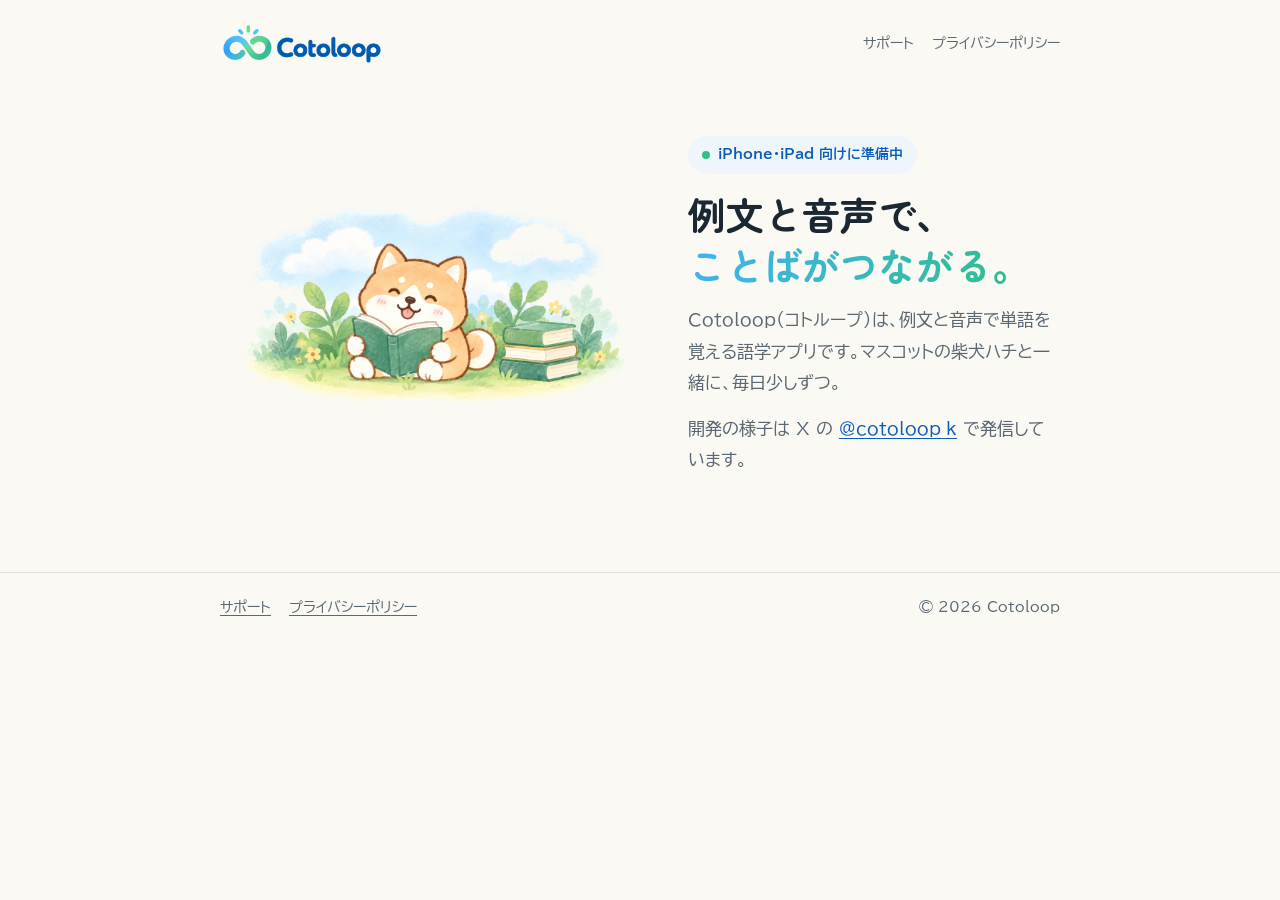
==== index.html @ 83a10653 "Cotoloop サイト: 紹介・プライバシーポリシー・サポートの3ページ Co-Authored-By: Claude Opus 5.5 <noreply@anthropic.com>" ====
<!doctype html>
<html lang="ja">
<head>
<meta charset="utf-8">
<meta name="viewport" content="width=device-width,initial-scale=1">
<title>Cotoloop</title>
<meta name="description" content="Cotoloop（コトループ）は、例文と音声で単語を覚える iPhone・iPad 向けの語学アプリです。">
<link rel="icon" href="img/favicon.png">
<link rel="apple-touch-icon" href="img/apple-touch-icon.png">
<meta property="og:title" content="Cotoloop">
<meta property="og:description" content="例文と音声で覚える語学アプリ。iPhone・iPad 向けに準備中です。">
<meta property="og:image" content="https://cotoloop.app/img/hero.webp">
<link rel="preconnect" href="https://fonts.googleapis.com">
<link rel="preconnect" href="https://fonts.gstatic.com" crossorigin>
<link rel="stylesheet" href="https://fonts.googleapis.com/css2?family=BIZ+UDPGothic:wght@400;700&family=Zen+Maru+Gothic:wght@500;700&family=Nunito:wght@700&display=swap">
<link rel="stylesheet" href="style.css">
</head>
<body>
<header class="site"><div class="wrap">
  <a class="logo" href="./" aria-label="Cotoloop ホーム"><img src="img/logo.png" alt="Cotoloop" width="280" height="75"></a>
  <nav class="top"><a href="support.html">サポート</a><a href="privacy.html">プライバシーポリシー</a></nav>
</div></header>

<main><div class="wrap">
  <section class="hero">
    <figure><img src="img/hero.webp" alt="本を読む柴犬のハチ" width="1200" height="675"></figure>
    <div class="lead">
      <span class="badge">iPhone・iPad 向けに準備中</span>
      <h1>例文と音声で、<br><span class="loop">ことばがつながる。</span></h1>
      <p>Cotoloop（コトループ）は、例文と音声で単語を覚える語学アプリです。マスコットの柴犬ハチと一緒に、毎日少しずつ。</p>
      <p>開発の様子は X の <a href="https://x.com/cotoloop_k" rel="noopener">@cotoloop_k</a> で発信しています。</p>
    </div>
  </section>
</div></main>

<footer><div class="wrap">
  <nav><a href="support.html">サポート</a><a href="privacy.html">プライバシーポリシー</a></nav>
  <span>© 2026 Cotoloop</span>
</div></footer>
</body>
</html>
---- style.css ----
/* Cotoloop site: 生成りの紙に、ロゴの青と緑。丸ゴシックの見出しと読みやすい本文 */
:root{
  --paper:#FBF9F3; --card:#FFFFFF; --ink:#1B2733; --muted:#5B6874; --line:#E4E0D6;
  --blue:#0B5CB8; --sky:#3FB3F2; --leaf:#2FBF8A; --soft:#EEF5FB;
  --f-display:"Zen Maru Gothic","Hiragino Maru Gothic ProN","BIZ UDPGothic",sans-serif;
  --f-body:"BIZ UDPGothic","Hiragino Sans","Yu Gothic",system-ui,sans-serif;
  --f-en:"Nunito","Helvetica Neue",Arial,sans-serif;
}
@media (prefers-color-scheme: dark){
  :root{--paper:#11171D;--card:#18212A;--ink:#E6EDF3;--muted:#9AA8B5;--line:#283440;--blue:#7DB8F5;--sky:#5CC4F7;--leaf:#4ED3A1;--soft:#1B2A39;color-scheme:dark}
  .logo img{background:#FBF9F3;border-radius:12px;padding:6px 10px}
}
*{box-sizing:border-box}
html{-webkit-text-size-adjust:100%}
body{margin:0;background:var(--paper);color:var(--ink);font-family:var(--f-body);font-size:16px;line-height:1.85;-webkit-font-smoothing:antialiased}
a{color:var(--blue);text-underline-offset:.2em}
a:focus-visible{outline:2px solid var(--blue);outline-offset:3px;border-radius:4px}
.wrap{max-width:880px;margin:0 auto;padding-inline:20px}
header.site{padding-block:22px 6px}
header.site .wrap{display:flex;align-items:center;justify-content:space-between;gap:16px;flex-wrap:wrap}
.logo img{height:44px;width:auto;display:block}
nav.top{display:flex;gap:18px;font-size:14px}
nav.top a{color:var(--muted);text-decoration:none}
nav.top a:hover{color:var(--blue)}
h1,h2,h3{font-family:var(--f-display);font-weight:700;line-height:1.35;text-wrap:balance;margin:0}
h1{font-size:clamp(28px,5vw,42px)}
h2{font-size:22px}
h3{font-size:17px}
p{margin:0}
.hero{padding-block:28px 12px;display:grid;gap:26px;align-items:center}
@media (min-width:820px){.hero{grid-template-columns:minmax(0,1.15fr) minmax(0,1fr);gap:40px;padding-block:56px 40px}}
.hero figure{margin:0}
.hero img{width:100%;height:auto;display:block}
.hero .lead{display:flex;flex-direction:column;gap:14px;max-width:34em}
.hero .lead p{color:var(--muted);font-size:17px}
.hero h1{font-size:clamp(28px,3.6vw,38px)}
.loop{white-space:nowrap;background:linear-gradient(90deg,var(--sky),var(--leaf));-webkit-background-clip:text;background-clip:text;color:transparent}
.badge{display:inline-flex;align-items:center;gap:8px;align-self:flex-start;font-size:14px;font-weight:700;color:var(--blue);background:var(--soft);border-radius:999px;padding:6px 14px}
.badge::before{content:"";width:8px;height:8px;border-radius:50%;background:var(--leaf)}
main{padding-block:8px 56px}
.doc{display:flex;flex-direction:column;gap:28px;max-width:44em}
.doc section{display:flex;flex-direction:column;gap:10px}
.doc ul{margin:0;padding-left:1.3em;display:flex;flex-direction:column;gap:6px}
.doc .meta{color:var(--muted);font-size:14px}
.card{background:var(--card);border:1px solid var(--line);border-radius:18px;padding:22px 24px;display:flex;flex-direction:column;gap:10px}
.mail{font-family:var(--f-en);font-size:20px;font-weight:700;word-break:break-all}
.split{display:grid;grid-template-columns:1fr;gap:24px;align-items:center}
@media (min-width:720px){.split{grid-template-columns:minmax(0,1fr) 200px}}
.split img{width:200px;max-width:100%;height:auto;justify-self:center}
.lang{border-top:1px solid var(--line);padding-top:28px}
footer{border-top:1px solid var(--line);padding-block:22px 36px;font-size:14px;color:var(--muted)}
footer .wrap{display:flex;flex-wrap:wrap;gap:10px 22px;align-items:center;justify-content:space-between}
footer nav{display:flex;gap:18px;flex-wrap:wrap}
footer a{color:var(--muted)}
@media (prefers-reduced-motion:no-preference){.hero img{animation:rise .7s ease-out both}@keyframes rise{from{transform:translateY(8px);opacity:.6}to{transform:none;opacity:1}}}
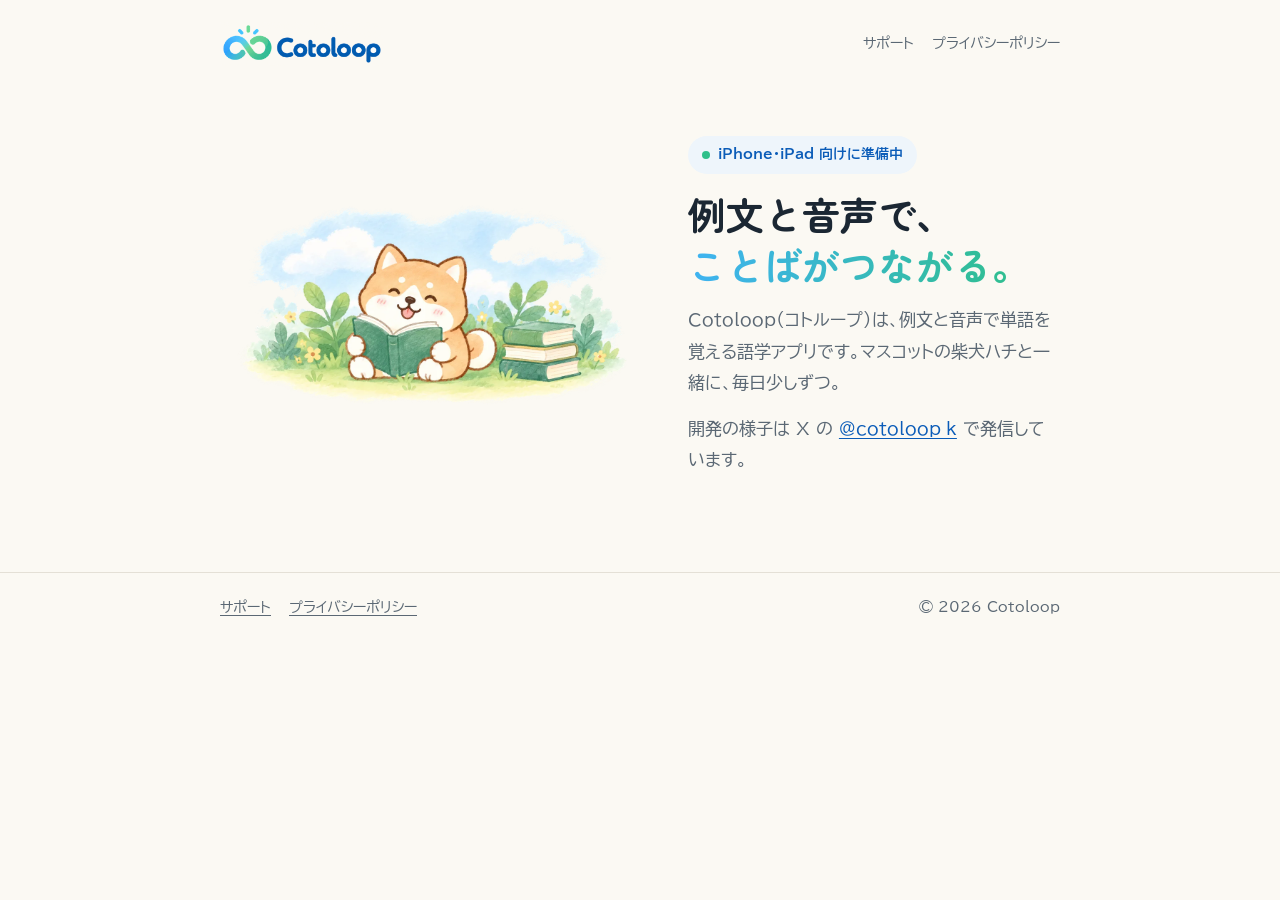
==== commit 919f56db: "Self-host fonts instead of loading from Google Fonts (GDPR) Co-Authored-By: Claude Opus 5.5 <noreply" ====
--- a/index.html
+++ b/index.html
@@ -10,9 +10,7 @@
 <meta property="og:title" content="Cotoloop">
 <meta property="og:description" content="例文と音声で覚える語学アプリ。iPhone・iPad 向けに準備中です。">
 <meta property="og:image" content="https://cotoloop.app/img/hero.webp">
-<link rel="preconnect" href="https://fonts.googleapis.com">
-<link rel="preconnect" href="https://fonts.gstatic.com" crossorigin>
-<link rel="stylesheet" href="https://fonts.googleapis.com/css2?family=BIZ+UDPGothic:wght@400;700&family=Zen+Maru+Gothic:wght@500;700&family=Nunito:wght@700&display=swap">
+<link rel="stylesheet" href="fonts/fonts.css">
 <link rel="stylesheet" href="style.css">
 </head>
 <body>
--- a/fonts/fonts.css
+++ b/fonts/fonts.css
@@ -0,0 +1,3997 @@
+@font-face {
+  font-family: 'BIZ UDPGothic';
+  font-style: normal;
+  font-weight: 400;
+  font-display: swap;
+  src: url('./biz-udpgothic-400-0.woff2') format('woff2');
+  unicode-range: U+25ee8, U+25f23, U+25f5c, U+25fd4, U+25fe0, U+25ffb, U+2600c, U+26017, U+26060, U+260ed, U+26222, U+2626a, U+26270, U+26286, U+2634c, U+26402, U+2667e, U+266b0, U+2671d, U+268dd, U+268ea, U+26951, U+2696f, U+26999, U+269dd, U+26a1e, U+26a58, U+26a8c, U+26ab7, U+26aff, U+26c29, U+26c73, U+26c9e, U+26cdd, U+26e40, U+26e65, U+26f94, U+26ff6-26ff8, U+270f4, U+2710d, U+27139, U+273da-273db, U+273fe, U+27410, U+27449, U+27614-27615, U+27631, U+27684, U+27693, U+2770e, U+27723, U+27752, U+278b2, U+27985, U+279b4, U+27a84, U+27bb3, U+27bbe, U+27bc7, U+27c3c, U+27cb8, U+27d73, U+27da0, U+27e10, U+27eaf, U+27fb7, U+2808a, U+280bb, U+28277, U+28282, U+282f3, U+283cd, U+2840c, U+28455, U+284dc, U+2856b, U+285c8-285c9, U+286d7, U+286fa, U+28946, U+28949, U+2896b, U+28987-28988, U+289ba-289bb, U+28a1e, U+28a29, U+28a43, U+28a71, U+28a99, U+28acd, U+28add, U+28ae4, U+28bc1, U+28bef, U+28cdd, U+28d10, U+28d71, U+28dfb, U+28e0f, U+28e17, U+28e1f, U+28e36, U+28e89, U+28eeb, U+28ef6, U+28f32, U+28ff8, U+292a0, U+292b1, U+29490, U+295cf, U+2967f, U+296f0, U+29719, U+29750, U+29810, U+298c6, U+29a72, U+29d4b, U+29ddb, U+29e15, U+29e3d, U+29e49, U+29e8a, U+29ec4, U+29edb, U+29ee9, U+29fce, U+29fd7, U+2a01a, U+2a02f, U+2a082, U+2a0f9, U+2a190, U+2a2b2, U+2a38c, U+2a437, U+2a5f1, U+2a602, U+2a61a, U+2a6b2, U+2a9e6, U+2b746, U+2b751, U+2b753, U+2b75a, U+2b75c, U+2b765, U+2b776-2b777, U+2b77c, U+2b782, U+2b789, U+2b78b, U+2b78e, U+2b794, U+2b7ac, U+2b7af, U+2b7bd, U+2b7c9, U+2b7cf, U+2b7d2, U+2b7d8, U+2b7f0, U+2b80d, U+2b817, U+2b81a, U+2d544, U+2e278, U+2e569, U+2e6ea, U+2f804, U+2f80f, U+2f815, U+2f818, U+2f81a, U+2f822, U+2f828, U+2f82c, U+2f833, U+2f83f, U+2f846, U+2f852, U+2f862, U+2f86d, U+2f873, U+2f877, U+2f884, U+2f899-2f89a, U+2f8a6, U+2f8ac, U+2f8b2, U+2f8b6, U+2f8d3, U+2f8db-2f8dc, U+2f8e1, U+2f8e5, U+2f8ea, U+2f8ed, U+2f8fc, U+2f903, U+2f90b, U+2f90f, U+2f91a, U+2f920-2f921, U+2f945, U+2f947, U+2f96c, U+2f995, U+2f9d0, U+2f9de-2f9df, U+2f9f4;
+}
+@font-face {
+  font-family: 'BIZ UDPGothic';
+  font-style: normal;
+  font-weight: 400;
+  font-display: swap;
+  src: url('./biz-udpgothic-400-1.woff2') format('woff2');
+  unicode-range: U+1f235-1f23b, U+1f240-1f248, U+1f250-1f251, U+2000b, U+20089-2008a, U+200a2, U+200a4, U+200b0, U+200f5, U+20158, U+201a2, U+20213, U+2032b, U+20371, U+20381, U+203f9, U+2044a, U+20509, U+2053f, U+205b1, U+205d6, U+20611, U+20628, U+206ec, U+2074f, U+207c8, U+20807, U+2083a, U+208b9, U+2090e, U+2097c, U+20984, U+2099d, U+20a64, U+20ad3, U+20b1d, U+20b9f, U+20bb7, U+20d45, U+20d58, U+20de1, U+20e64, U+20e6d, U+20e95, U+20f5f, U+21201, U+2123d, U+21255, U+21274, U+2127b, U+212d7, U+212e4, U+212fd, U+2131b, U+21336, U+21344, U+213c4, U+2146d-2146e, U+215d7, U+21647, U+216b4, U+21706, U+21742, U+218bd, U+219c3, U+21a1a, U+21c56, U+21d2d, U+21d45, U+21d62, U+21d78, U+21d92, U+21d9c, U+21da1, U+21db7, U+21de0, U+21e33-21e34, U+21f1e, U+21f76, U+21ffa, U+2217b, U+22218, U+2231e, U+223ad, U+22609, U+226f3, U+2285b, U+228ab, U+2298f, U+22ab8, U+22b46, U+22b4f-22b50, U+22ba6, U+22c1d, U+22c24, U+22de1, U+22e42, U+22feb, U+231b6, U+231c3-231c4, U+231f5, U+23372, U+233cc, U+233d0, U+233d2-233d3, U+233d5, U+233da, U+233df, U+233e4, U+233fe, U+2344a-2344b, U+23451, U+23465, U+234e4, U+2355a, U+23594, U+235c4, U+23638-2363a, U+23647, U+2370c, U+2371c, U+2373f, U+23763-23764, U+237e7, U+237f1, U+237ff, U+23824, U+2383d, U+23a98, U+23c7f, U+23cbe, U+23cfe, U+23d00, U+23d0e, U+23d40, U+23dd3, U+23df9-23dfa, U+23f7e, U+2404b, U+24096, U+24103, U+241c6, U+241fe, U+242ee, U+243bc, U+243d0, U+24629, U+246a5, U+247f1, U+24896, U+248e9, U+24a4d, U+24b56, U+24b6f, U+24c16, U+24d14, U+24e04, U+24e0e, U+24e37, U+24e6a, U+24e8b, U+24ff2, U+2504a, U+25055, U+25122, U+251a9, U+251cd, U+251e5, U+2521e, U+2524c, U+2542e, U+2548e, U+254d9, U+2550e, U+255a7, U+2567f, U+25771, U+257a9, U+257b4, U+25874, U+259c4, U+259cc, U+259d4, U+25ad7, U+25ae3-25ae4, U+25af1, U+25bb2, U+25c4b, U+25c64, U+25da1, U+25e2e, U+25e56, U+25e62, U+25e65, U+25ec2, U+25ed8;
+}
+@font-face {
+  font-family: 'BIZ UDPGothic';
+  font-style: normal;
+  font-weight: 400;
+  font-display: swap;
+  src: url('./biz-udpgothic-400-2.woff2') format('woff2');
+  unicode-range: U+ffd7, U+ffda-ffdc, U+ffe0-ffe2, U+ffe4, U+ffe6, U+ffe8-ffee, U+1f100-1f10c, U+1f110-1f16c, U+1f170-1f1ac, U+1f200-1f202, U+1f210-1f234;
+}
+@font-face {
+  font-family: 'BIZ UDPGothic';
+  font-style: normal;
+  font-weight: 400;
+  font-display: swap;
+  src: url('./biz-udpgothic-400-3.woff2') format('woff2');
+  unicode-range: U+fa10, U+fa12-fa6d, U+fb00-fb04, U+fe10-fe19, U+fe30-fe42, U+fe44-fe52, U+fe54-fe66, U+fe68-fe6b, U+ff02, U+ff04, U+ff07, U+ff51, U+ff5b, U+ff5d, U+ff5f-ff60, U+ff66, U+ff69, U+ff87, U+ffa1-ffbe, U+ffc2-ffc7, U+ffca-ffcf, U+ffd2-ffd6;
+}
+@font-face {
+  font-family: 'BIZ UDPGothic';
+  font-style: normal;
+  font-weight: 400;
+  font-display: swap;
+  src: url('./biz-udpgothic-400-4.woff2') format('woff2');
+  unicode-range: U+f92d-f959, U+f95b-f9f2, U+f9f4-fa0b, U+fa0e-fa0f;
+}
+@font-face {
+  font-family: 'BIZ UDPGothic';
+  font-style: normal;
+  font-weight: 400;
+  font-display: swap;
+  src: url('./biz-udpgothic-400-5.woff2') format('woff2');
+  unicode-range: U+9e8b-9e8c, U+9e8e-9e8f, U+9e91-9e92, U+9e95-9e96, U+9e98, U+9e9b, U+9e9d-9e9e, U+9ea4-9ea5, U+9ea8-9eaa, U+9eac-9eb0, U+9eb3-9eb5, U+9eb8, U+9ebc-9ebf, U+9ec3, U+9ec6, U+9ec8, U+9ecb-9ecd, U+9ecf-9ed1, U+9ed4-9ed5, U+9ed8, U+9edb-9ee0, U+9ee4-9ee5, U+9ee7-9ee8, U+9eec-9ef2, U+9ef4-9ef9, U+9efb-9eff, U+9f02-9f03, U+9f07-9f09, U+9f0e-9f12, U+9f14-9f17, U+9f19-9f1b, U+9f1f-9f22, U+9f26, U+9f2a-9f2c, U+9f2f, U+9f31-9f32, U+9f34, U+9f37, U+9f39-9f3a, U+9f3c-9f3f, U+9f41, U+9f43-9f47, U+9f4a, U+9f4e-9f50, U+9f52-9f58, U+9f5a, U+9f5d-9f61, U+9f63, U+9f66-9f6a, U+9f6c-9f73, U+9f75-9f77, U+9f7a, U+9f7d, U+9f7f, U+9f8f-9f92, U+9f94-9f97, U+9f99, U+9f9c-9fa3, U+9fa5, U+9fb4, U+9fbc-9fc2, U+9fc4, U+9fc6, U+9fcc, U+f900-f92c;
+}
+@font-face {
+  font-family: 'BIZ UDPGothic';
+  font-style: normal;
+  font-weight: 400;
+  font-display: swap;
+  src: url('./biz-udpgothic-400-6.woff2') format('woff2');
+  unicode-range: U+9c3e, U+9c41, U+9c43-9c4a, U+9c4e-9c50, U+9c52-9c54, U+9c56, U+9c58, U+9c5a-9c61, U+9c63, U+9c65, U+9c67-9c6b, U+9c6d-9c6e, U+9c70, U+9c72, U+9c75-9c78, U+9c7a-9c7c, U+9ce6-9ce7, U+9ceb-9cec, U+9cf0, U+9cf2, U+9cf6-9cf7, U+9cf9, U+9d02-9d03, U+9d06-9d09, U+9d0b, U+9d0e, U+9d11-9d12, U+9d15, U+9d17-9d18, U+9d1b-9d1f, U+9d23, U+9d26, U+9d2a-9d2c, U+9d2f-9d30, U+9d32-9d34, U+9d3a, U+9d3c-9d3f, U+9d41-9d48, U+9d4a, U+9d50-9d54, U+9d59, U+9d5d-9d65, U+9d69-9d6c, U+9d6f-9d70, U+9d72-9d73, U+9d76-9d77, U+9d7a-9d7c, U+9d7e, U+9d83-9d84, U+9d86-9d87, U+9d89-9d8a, U+9d8d-9d8e, U+9d92-9d93, U+9d95-9d9a, U+9da1, U+9da4, U+9da9-9dac, U+9dae, U+9db1-9db2, U+9db5, U+9db8-9dbd, U+9dbf-9dc4, U+9dc6-9dc7, U+9dc9-9dca, U+9dcf, U+9dd3-9dd7, U+9dd9-9dda, U+9dde-9de0, U+9de3, U+9de5-9de7, U+9de9, U+9deb, U+9ded-9df0, U+9df3-9df4, U+9df8, U+9dfd-9dfe, U+9e02, U+9e07, U+9e0a, U+9e0d-9e0e, U+9e10-9e12, U+9e15-9e16, U+9e19-9e1f, U+9e75, U+9e79-9e7d, U+9e80-9e85, U+9e87-9e88;
+}
+@font-face {
+  font-family: 'BIZ UDPGothic';
+  font-style: normal;
+  font-weight: 400;
+  font-display: swap;
+  src: url('./biz-udpgothic-400-7.woff2') format('woff2');
+  unicode-range: U+9ae5-9ae7, U+9ae9, U+9aeb-9aec, U+9aee-9aef, U+9af1-9af5, U+9af7, U+9af9-9afb, U+9afd, U+9aff-9b06, U+9b08-9b09, U+9b0b-9b0e, U+9b10, U+9b12, U+9b16, U+9b18-9b1d, U+9b1f-9b20, U+9b22-9b23, U+9b25-9b2f, U+9b32-9b35, U+9b37, U+9b39-9b3b, U+9b3d, U+9b43-9b44, U+9b48, U+9b4b-9b4f, U+9b51, U+9b55-9b58, U+9b5b, U+9b5e, U+9b61, U+9b63, U+9b65-9b66, U+9b68, U+9b6a-9b6f, U+9b72-9b79, U+9b7f-9b80, U+9b83-9b87, U+9b89-9b8b, U+9b8d, U+9b8f-9b94, U+9b96-9b97, U+9b9a, U+9b9d-9ba0, U+9ba6-9ba7, U+9ba9-9baa, U+9bac, U+9bb0-9bb2, U+9bb4, U+9bb7-9bb9, U+9bbb-9bbc, U+9bbe-9bc1, U+9bc6-9bc8, U+9bca, U+9bce-9bd2, U+9bd4, U+9bd7-9bd8, U+9bdd, U+9bdf, U+9be1-9be5, U+9be7, U+9bea-9beb, U+9bee-9bf3, U+9bf5, U+9bf7-9bfa, U+9bfd, U+9bff-9c00, U+9c02, U+9c04, U+9c06, U+9c08-9c0d, U+9c0f-9c16, U+9c18-9c1e, U+9c21-9c2a, U+9c2d-9c32, U+9c35-9c37, U+9c39-9c3a, U+9c3d;
+}
+@font-face {
+  font-family: 'BIZ UDPGothic';
+  font-style: normal;
+  font-weight: 400;
+  font-display: swap;
+  src: url('./biz-udpgothic-400-8.woff2') format('woff2');
+  unicode-range: U+98eb, U+98ed-98ee, U+98f0-98f1, U+98f3, U+98f6, U+9902, U+9907-9909, U+9911-9912, U+9914-9918, U+991a-9922, U+9924, U+9926-9927, U+992b-992c, U+992e, U+9931-9935, U+9939-993e, U+9940-9942, U+9945-9949, U+994b-994e, U+9950-9952, U+9954-9955, U+9958-9959, U+995b-995c, U+995e-9960, U+9963, U+9997-9998, U+999b, U+999d-999f, U+99a3, U+99a5-99a6, U+99a8, U+99ad-99ae, U+99b0-99b2, U+99b5, U+99b9-99ba, U+99bc-99bd, U+99bf, U+99c1, U+99c3, U+99c8-99c9, U+99d1, U+99d3-99d5, U+99d8-99df, U+99e1-99e2, U+99e7, U+99ea-99ee, U+99f0-99f2, U+99f4-99f5, U+99f8-99f9, U+99fb-99fe, U+9a01-9a05, U+9a08, U+9a0a-9a0c, U+9a0f-9a11, U+9a16, U+9a1a, U+9a1e, U+9a20, U+9a22-9a24, U+9a27, U+9a2b, U+9a2d-9a2e, U+9a31, U+9a33, U+9a35-9a38, U+9a3e, U+9a40-9a45, U+9a47, U+9a4a-9a4e, U+9a51-9a52, U+9a54-9a58, U+9a5b, U+9a5d, U+9a5f, U+9a62, U+9a64-9a65, U+9a69-9a6c, U+9aaa, U+9aac-9ab0, U+9ab2, U+9ab4-9ab7, U+9ab9, U+9abb-9ac1, U+9ac3, U+9ac6, U+9ac8, U+9ace-9ad3, U+9ad5-9ad7, U+9adb-9adc, U+9ade-9ae0, U+9ae2-9ae4;
+}
+@font-face {
+  font-family: 'BIZ UDPGothic';
+  font-style: normal;
+  font-weight: 400;
+  font-display: swap;
+  src: url('./biz-udpgothic-400-9.woff2') format('woff2');
+  unicode-range: U+971d, U+9721-9724, U+9728, U+972a, U+9730-9731, U+9733, U+9736, U+9738-9739, U+973b, U+973d-973e, U+9741-9744, U+9746-974a, U+974d-974f, U+9751, U+9755, U+9757-9758, U+975a-975c, U+9760-9761, U+9763-9764, U+9766-9768, U+976a-976b, U+976e, U+9771, U+9773, U+9776-977d, U+977f-9781, U+9785-9786, U+9789, U+978b, U+978f-9790, U+9795-9797, U+9799-979a, U+979c, U+979e-97a0, U+97a2-97a3, U+97a6, U+97a8, U+97ab-97ac, U+97ae, U+97b1-97b6, U+97b8-97ba, U+97bc, U+97be-97bf, U+97c1, U+97c3-97ce, U+97d0-97d1, U+97d4, U+97d7-97d9, U+97db-97de, U+97e0-97e1, U+97e4, U+97e6, U+97ed-97ef, U+97f1-97f2, U+97f4-97f8, U+97fa, U+9804, U+9807, U+980a, U+980c-980f, U+9814, U+9816-9817, U+9819-981a, U+981c, U+981e, U+9820-9821, U+9823-9826, U+982b, U+982e-9830, U+9832-9835, U+9837, U+9839, U+983d-983e, U+9844, U+9846-9847, U+984a-984b, U+984f, U+9851-9853, U+9856-9857, U+9859-985b, U+9862-9863, U+9865-9866, U+986a-986c, U+986f-9871, U+9873-9875, U+98aa-98ab, U+98ad-98ae, U+98b0-98b1, U+98b4, U+98b6-98b8, U+98ba-98bc, U+98bf, U+98c2-98c8, U+98cb-98cc, U+98ce, U+98dc, U+98de, U+98e0-98e1, U+98e3, U+98e5-98e7, U+98e9-98ea;
+}
+@font-face {
+  font-family: 'BIZ UDPGothic';
+  font-style: normal;
+  font-weight: 400;
+  font-display: swap;
+  src: url('./biz-udpgothic-400-10.woff2') format('woff2');
+  unicode-range: U+944a, U+944c, U+9452-9453, U+9455, U+9459-945c, U+945e-9463, U+9468, U+946a-946b, U+946d-9472, U+9475, U+9477, U+947c-947f, U+9481, U+9483-9485, U+9578-9579, U+957e-957f, U+9582, U+9584, U+9586-9588, U+958a, U+958c-958f, U+9592, U+9594, U+9596, U+9598-9599, U+959d-95a1, U+95a4, U+95a6-95a9, U+95ab-95ad, U+95b1, U+95b4, U+95b6, U+95b9-95bf, U+95c3, U+95c6, U+95c8-95cd, U+95d0-95d6, U+95d9-95da, U+95dc-95e2, U+95e4-95e6, U+95e8, U+961d-961e, U+9621-9622, U+9624-9626, U+9628, U+962c, U+962e-962f, U+9631, U+9633-9634, U+9637-963a, U+963c-963d, U+9641-9642, U+964b-964c, U+964f, U+9652, U+9654, U+9656-9658, U+965c-965f, U+9661, U+9666, U+966a, U+966c, U+966e, U+9672, U+9674, U+9677, U+967b-967c, U+967e-967f, U+9681-9684, U+9689, U+968b, U+968d, U+9691, U+9695-9698, U+969a, U+969d, U+969f, U+96a4-96aa, U+96ae-96b4, U+96b6, U+96b8-96bb, U+96bd, U+96c1, U+96c9-96cb, U+96cd-96ce, U+96d2, U+96d5-96d6, U+96d8-96da, U+96dc-96df, U+96e9, U+96ef, U+96f1, U+96f9-96fa, U+9702-9706, U+9708-9709, U+970d-970f, U+9711, U+9713-9714, U+9716, U+9719-971b;
+}
+@font-face {
+  font-family: 'BIZ UDPGothic';
+  font-style: normal;
+  font-weight: 400;
+  font-display: swap;
+  src: url('./biz-udpgothic-400-11.woff2') format('woff2');
+  unicode-range: U+92bc-92bd, U+92bf-92c3, U+92c5-92c8, U+92cb-92d0, U+92d2-92d3, U+92d5, U+92d7-92d9, U+92dc-92dd, U+92df-92e1, U+92e3-92e5, U+92e7-92ea, U+92ec, U+92ee, U+92f0, U+92f2, U+92f7-92fb, U+92ff-9300, U+9302, U+9304, U+9308, U+930d, U+930f-9311, U+9314-9315, U+9318-931a, U+931c-931f, U+9321-9325, U+9327-932b, U+932e, U+9333-9337, U+933a-933b, U+9344, U+9347-934a, U+934d, U+9350-9352, U+9354-9358, U+935a, U+935c, U+935e, U+9360, U+9364-9365, U+9367, U+9369-936d, U+936f-9371, U+9373-9374, U+9376, U+937a, U+937d-9382, U+9388, U+938a-938b, U+938d, U+938f, U+9392, U+9394-9395, U+9397-9398, U+939a-939b, U+939e, U+93a1, U+93a3-93a4, U+93a6, U+93a8-93a9, U+93ab-93ad, U+93b0, U+93b4-93b6, U+93b9-93bb, U+93c1, U+93c3-93cd, U+93d0-93d1, U+93d3, U+93d6-93d9, U+93dc-93df, U+93e2, U+93e4-93e8, U+93f1, U+93f5, U+93f7-93fb, U+93fd, U+9401-9404, U+9407-9409, U+940d-9410, U+9413-9417, U+9419-941a, U+941f, U+9421, U+942b, U+942e-942f, U+9431-9434, U+9436, U+9438, U+943a-943b, U+943d, U+943f, U+9441, U+9443-9445, U+9448;
+}
+@font-face {
+  font-family: 'BIZ UDPGothic';
+  font-style: normal;
+  font-weight: 400;
+  font-display: swap;
+  src: url('./biz-udpgothic-400-12.woff2') format('woff2');
+  unicode-range: U+9143, U+9146-914c, U+914f, U+9153, U+9156-915b, U+9161, U+9163-9165, U+9167, U+9169, U+916d, U+9172-9174, U+9179-917b, U+9181-9183, U+9185-9187, U+9189-918b, U+918e, U+9191, U+9193-9195, U+9197-9198, U+919e, U+91a1-91a2, U+91a6, U+91a8, U+91aa-91b6, U+91ba-91bd, U+91bf-91c6, U+91c9, U+91cb, U+91d0, U+91d3-91d4, U+91d6-91d7, U+91d9-91db, U+91de-91df, U+91e1, U+91e4-91e6, U+91e9-91ea, U+91ec-91f1, U+91f5-91f7, U+91f9, U+91fb-91fd, U+91ff-9201, U+9204-9207, U+9209-920a, U+920c, U+920e, U+9210-9218, U+921c-921e, U+9223-9226, U+9228-9229, U+922c, U+922e-9230, U+9233, U+9235-923a, U+923c, U+923e-9240, U+9242-9243, U+9245-924b, U+924d-9251, U+9256-925a, U+925c-925e, U+9260-9261, U+9264-9269, U+926e-9270, U+9275-9279, U+927b-927f, U+9288-928a, U+928d-928e, U+9291-9293, U+9295-9297, U+9299, U+929b-929c, U+929f-92a0, U+92a4-92a5, U+92a7-92a8, U+92ab, U+92af, U+92b2-92b3, U+92b6-92bb;
+}
+@font-face {
+  font-family: 'BIZ UDPGothic';
+  font-style: normal;
+  font-weight: 400;
+  font-display: swap;
+  src: url('./biz-udpgothic-400-13.woff2') format('woff2');
+  unicode-range: U+8f52-8f55, U+8f57-8f58, U+8f5c-8f5e, U+8f61-8f66, U+8f9c-8f9d, U+8f9f-8fa2, U+8fa4-8fa8, U+8fad-8faf, U+8fb4-8fb8, U+8fbe, U+8fc0-8fc2, U+8fc6, U+8fc8, U+8fca-8fcb, U+8fcd, U+8fd0, U+8fd2-8fd3, U+8fd5, U+8fda, U+8fe0, U+8fe2-8fe5, U+8fe8-8fea, U+8fed-8fef, U+8ff1, U+8ff4-8ff6, U+8ff8-8ffb, U+8ffe, U+9002, U+9004-9005, U+9008, U+900b-900e, U+9011, U+9013, U+9015-9016, U+9018, U+901b, U+901e, U+9021, U+9027-902a, U+902c-902d, U+902f, U+9033-9037, U+9039, U+903c, U+903e-903f, U+9041, U+9043-9044, U+9049, U+904c, U+904f-9052, U+9056, U+9058, U+905b-905e, U+9062, U+9066-9068, U+906c, U+906f-9070, U+9072, U+9074, U+9076, U+9079, U+9080-9083, U+9085, U+9087-9088, U+908b-908c, U+908e-9090, U+9095, U+9097-9099, U+909b, U+90a0-90a2, U+90a5, U+90a8, U+90af-90b6, U+90bd-90be, U+90c3-90c5, U+90c7-90c9, U+90cc, U+90d2, U+90d5, U+90d7-90d9, U+90db-90df, U+90e2, U+90e4-90e5, U+90eb, U+90ef-90f0, U+90f2, U+90f4, U+90f6, U+90fe-9100, U+9102, U+9104-9106, U+9108, U+910d, U+9110, U+9112, U+9114-911a, U+911c, U+911e, U+9120, U+9122-9123, U+9125, U+9127, U+9129, U+912d-9132, U+9134, U+9136-9137, U+9139-913a, U+913c-913d;
+}
+@font-face {
+  font-family: 'BIZ UDPGothic';
+  font-style: normal;
+  font-weight: 400;
+  font-display: swap;
+  src: url('./biz-udpgothic-400-14.woff2') format('woff2');
+  unicode-range: U+8dc0, U+8dc2, U+8dc5-8dc8, U+8dca-8dcc, U+8dce-8dcf, U+8dd1, U+8dd4-8dd7, U+8dd9-8ddb, U+8ddf, U+8de3-8de5, U+8de7, U+8dea-8dec, U+8df0-8df2, U+8df4, U+8dfc-8dfd, U+8dff, U+8e01, U+8e04-8e06, U+8e08-8e09, U+8e0b-8e0c, U+8e10-8e11, U+8e14, U+8e16, U+8e1d-8e23, U+8e26-8e27, U+8e30-8e31, U+8e33-8e39, U+8e3d, U+8e40-8e42, U+8e44, U+8e47-8e50, U+8e54-8e55, U+8e59, U+8e5b-8e64, U+8e69, U+8e6c-8e6d, U+8e6f-8e72, U+8e75-8e77, U+8e79-8e7c, U+8e81-8e85, U+8e89, U+8e8b, U+8e90-8e95, U+8e98-8e9b, U+8e9d-8e9e, U+8ea1-8ea2, U+8ea7, U+8ea9-8eaa, U+8eac-8eb1, U+8eb3, U+8eb5-8eb6, U+8eba-8ebb, U+8ebe, U+8ec0-8ec1, U+8ec3-8ec8, U+8ecb, U+8ecf, U+8ed1, U+8ed4, U+8edb-8edc, U+8ee3, U+8ee8, U+8eeb, U+8eed-8eee, U+8ef0-8ef1, U+8ef7, U+8ef9-8efc, U+8efe, U+8f00, U+8f02, U+8f05, U+8f07-8f08, U+8f0a, U+8f0f-8f10, U+8f12-8f13, U+8f15-8f19, U+8f1b-8f1c, U+8f1e-8f21, U+8f23, U+8f25-8f28, U+8f2b-8f2f, U+8f33-8f37, U+8f39-8f3b, U+8f3e, U+8f40-8f43, U+8f45-8f47, U+8f49-8f4a, U+8f4c-8f4f, U+8f51;
+}
+@font-face {
+  font-family: 'BIZ UDPGothic';
+  font-style: normal;
+  font-weight: 400;
+  font-display: swap;
+  src: url('./biz-udpgothic-400-15.woff2') format('woff2');
+  unicode-range: U+8b2d, U+8b30, U+8b37, U+8b3c, U+8b3e, U+8b41-8b46, U+8b48-8b49, U+8b4c-8b4f, U+8b51-8b54, U+8b56, U+8b59, U+8b5b, U+8b5e-8b5f, U+8b63, U+8b69, U+8b6b-8b6d, U+8b6f, U+8b71, U+8b74, U+8b76, U+8b78-8b79, U+8b7c-8b81, U+8b84-8b85, U+8b8a-8b8f, U+8b92-8b96, U+8b99-8b9a, U+8b9c-8ba0, U+8c38-8c3a, U+8c3d-8c3f, U+8c41, U+8c45, U+8c47-8c49, U+8c4b-8c4c, U+8c4e-8c51, U+8c53-8c55, U+8c57-8c59, U+8c5b, U+8c5d, U+8c62-8c64, U+8c66, U+8c68-8c69, U+8c6b-8c6d, U+8c73, U+8c75-8c76, U+8c78, U+8c7a-8c7c, U+8c7e, U+8c82, U+8c85-8c87, U+8c89-8c8b, U+8c8d-8c8e, U+8c90, U+8c92-8c94, U+8c98-8c99, U+8c9b-8c9c, U+8c9f, U+8ca4, U+8cad-8cae, U+8cb2-8cb3, U+8cb6, U+8cb9-8cba, U+8cbd, U+8cc1-8cc2, U+8cc4-8cc6, U+8cc8-8cc9, U+8ccb, U+8ccd-8ccf, U+8cd2, U+8cd5-8cd6, U+8cd9-8cda, U+8cdd, U+8ce1, U+8ce3-8ce4, U+8ce6, U+8ce8, U+8cec, U+8cef-8cf2, U+8cf4-8cf5, U+8cf7-8cf8, U+8cfa-8cfb, U+8cfd-8cff, U+8d01, U+8d03-8d04, U+8d07, U+8d09-8d0b, U+8d0d-8d10, U+8d12-8d14, U+8d16-8d17, U+8d1b-8d1d, U+8d65, U+8d67, U+8d69, U+8d6b-8d6e, U+8d71, U+8d73, U+8d76, U+8d7f, U+8d81-8d82, U+8d84, U+8d88, U+8d8d, U+8d90-8d91, U+8d95, U+8d99, U+8d9e-8da0, U+8da6, U+8da8, U+8dab-8dac, U+8daf, U+8db2, U+8db5, U+8db7, U+8db9-8dbc, U+8dbe;
+}
+@font-face {
+  font-family: 'BIZ UDPGothic';
+  font-style: normal;
+  font-weight: 400;
+  font-display: swap;
+  src: url('./biz-udpgothic-400-16.woff2') format('woff2');
+  unicode-range: U+8973-8975, U+8977, U+897a-897e, U+8980, U+8983, U+8988-898a, U+898d, U+8990, U+8993-8995, U+8998, U+899b-899c, U+899f-89a1, U+89a5-89a6, U+89a9, U+89ac, U+89af-89b0, U+89b2, U+89b4-89b7, U+89ba, U+89bc-89bd, U+89bf-89c1, U+89d4-89d8, U+89da, U+89dc-89dd, U+89e5, U+89e7, U+89e9, U+89eb, U+89ed, U+89f1, U+89f3-89f4, U+89f6, U+89f8-89f9, U+89fd, U+89ff, U+8a01, U+8a04-8a05, U+8a07, U+8a0c, U+8a0f-8a12, U+8a14-8a16, U+8a1b, U+8a1d-8a1e, U+8a20-8a22, U+8a24-8a26, U+8a2b-8a2c, U+8a2f, U+8a35-8a37, U+8a3b, U+8a3d-8a3e, U+8a40-8a41, U+8a43, U+8a45-8a49, U+8a4d-8a4e, U+8a51-8a54, U+8a56-8a58, U+8a5b-8a5d, U+8a61-8a62, U+8a65, U+8a67, U+8a6c-8a6d, U+8a75-8a77, U+8a79-8a7c, U+8a7e-8a80, U+8a82-8a86, U+8a8b, U+8a8f-8a92, U+8a96-8a97, U+8a99-8a9a, U+8a9f, U+8aa1, U+8aa3, U+8aa5-8aaa, U+8aae-8aaf, U+8ab3, U+8ab6-8ab7, U+8abb-8abc, U+8abe, U+8ac2-8ac4, U+8ac6, U+8ac8-8aca, U+8acc-8acd, U+8ad0-8ad1, U+8ad3-8ad5, U+8ad7, U+8ada-8ae2, U+8ae4, U+8ae7, U+8aeb-8aec, U+8aee, U+8af0-8af1, U+8af3-8af7, U+8afa, U+8afc, U+8aff, U+8b01-8b02, U+8b04-8b07, U+8b0a-8b0d, U+8b0f-8b11, U+8b14, U+8b16, U+8b1a, U+8b1c, U+8b1e-8b20, U+8b26, U+8b28, U+8b2b-8b2c;
+}
+@font-face {
+  font-family: 'BIZ UDPGothic';
+  font-style: normal;
+  font-weight: 400;
+  font-display: swap;
+  src: url('./biz-udpgothic-400-17.woff2') format('woff2');
+  unicode-range: U+87e2-87e6, U+87ea-87ed, U+87ef, U+87f1, U+87f3, U+87f5-87f8, U+87fa-87fb, U+87fe-87ff, U+8801, U+8803, U+8805-8807, U+8809-880b, U+880d-8816, U+8818-881c, U+881e-881f, U+8821-8822, U+8827-8828, U+882d-882e, U+8830-8832, U+8835-8836, U+8839-883c, U+8841-8845, U+8848-884b, U+884d-884e, U+8851-8852, U+8855-8856, U+8858-885a, U+885c, U+885e-8860, U+8862, U+8864, U+8869, U+886b, U+886e-886f, U+8871-8872, U+8875, U+8877, U+8879, U+887b, U+887d-887e, U+8880-8882, U+8888, U+888d, U+8892, U+8897-889c, U+889e-88a0, U+88a2, U+88a4, U+88a8, U+88aa, U+88ae, U+88b0-88b1, U+88b5, U+88b7, U+88ba, U+88bc-88c0, U+88c3-88c4, U+88c6, U+88ca-88ce, U+88d1-88d4, U+88d8-88d9, U+88db, U+88dd-88e1, U+88e7-88e8, U+88ef-88f2, U+88f4-88f5, U+88f7, U+88f9, U+88fc, U+8901-8902, U+8904, U+8906, U+890a, U+890c-890f, U+8913, U+8915-8916, U+8918-891a, U+891c-891e, U+8920, U+8925-8928, U+892a-892b, U+8930-8932, U+8935-893b, U+893e, U+8940-8946, U+8949, U+894c-894d, U+894f, U+8952, U+8956-8957, U+895a-895c, U+895e, U+8960-8964, U+8966, U+896a-896b, U+896d-8970;
+}
+@font-face {
+  font-family: 'BIZ UDPGothic';
+  font-style: normal;
+  font-weight: 400;
+  font-display: swap;
+  src: url('./biz-udpgothic-400-18.woff2') format('woff2');
+  unicode-range: U+8655-8659, U+865b, U+865d-8664, U+8667, U+8669, U+866c, U+866f, U+8671, U+8675-8677, U+867a-867b, U+867d, U+8687-8689, U+868b-868d, U+8691, U+8693, U+8695-8696, U+8698, U+869a, U+869c-869d, U+86a1, U+86a3-86a4, U+86a6-86ab, U+86ad, U+86af-86b1, U+86b3-86b9, U+86bf-86c1, U+86c3-86c6, U+86c9, U+86cb, U+86ce, U+86d1-86d2, U+86d4-86d5, U+86d7, U+86da, U+86dc, U+86de-86e0, U+86e3-86e7, U+86e9, U+86ec-86ed, U+86ef, U+86f8-86fe, U+8700, U+8703-870b, U+870d-8714, U+8719-871a, U+871e-871f, U+8721-8723, U+8725, U+8728-8729, U+872e-872f, U+8731-8732, U+8734, U+8737, U+8739-8740, U+8743, U+8745, U+8749, U+874b-874e, U+8751, U+8753, U+8755, U+8757-8759, U+875d, U+875f-8761, U+8763-8766, U+8768, U+876a, U+876e-876f, U+8771-8772, U+8774, U+8778, U+877b-877c, U+877f, U+8782-8789, U+878b-878c, U+878e, U+8790, U+8793, U+8795, U+8797-8799, U+879e-87a0, U+87a2-87a3, U+87a7, U+87ab-87af, U+87b1, U+87b3, U+87b5, U+87bb, U+87bd-87c1, U+87c4, U+87c6-87cb, U+87ce, U+87d0, U+87d2, U+87d5-87d6, U+87d9-87da, U+87dc, U+87df-87e0;
+}
+@font-face {
+  font-family: 'BIZ UDPGothic';
+  font-style: normal;
+  font-weight: 400;
+  font-display: swap;
+  src: url('./biz-udpgothic-400-19.woff2') format('woff2');
+  unicode-range: U+84b4, U+84b9-84bb, U+84bd-84c2, U+84c6-84ca, U+84cc-84d1, U+84d3, U+84d6, U+84d9-84da, U+84dc, U+84e7, U+84ea, U+84ec, U+84ef-84f2, U+84f4, U+84f7, U+84fa-84fd, U+84ff-8500, U+8502-8503, U+8506-8507, U+850c, U+850e, U+8510, U+8514-8515, U+8517-8518, U+851a-851c, U+851e-851f, U+8521-8525, U+8527, U+852a-852c, U+852f, U+8532-8534, U+8536, U+853e-8541, U+8543, U+8546, U+8548, U+854a-854b, U+854f-8553, U+8555-855a, U+855c-8564, U+8569-856b, U+856d, U+856f, U+8577, U+8579-857b, U+857d-8581, U+8585-8586, U+8588-858c, U+858f-8591, U+8593, U+8597-8598, U+859b-859d, U+859f-85a0, U+85a2, U+85a4-85a5, U+85a7-85a8, U+85ad-85b0, U+85b4, U+85b6-85ba, U+85bc-85bf, U+85c1-85c2, U+85c7, U+85c9-85cb, U+85ce-85d0, U+85d5, U+85d8-85da, U+85dc, U+85df-85e1, U+85e5-85e6, U+85e8, U+85ed, U+85f3-85f4, U+85f6-85f7, U+85f9-85fa, U+85fc, U+85fe-8600, U+8602, U+8604-8606, U+860a-860b, U+860d-860e, U+8610-8613, U+8616-861b, U+861e, U+8621-8622, U+8624, U+8627, U+8629, U+862f-8630, U+8636, U+8638-863a, U+863c-863d, U+863f-8642, U+8646, U+864d, U+8652-8654;
+}
+@font-face {
+  font-family: 'BIZ UDPGothic';
+  font-style: normal;
+  font-weight: 400;
+  font-display: swap;
+  src: url('./biz-udpgothic-400-20.woff2') format('woff2');
+  unicode-range: U+82e8, U+82ea, U+82ed, U+82ef, U+82f3-82f4, U+82f6-82f7, U+82f9, U+82fb, U+82fd-82fe, U+8300-8301, U+8303, U+8306-8308, U+830a-830c, U+8316-8318, U+831b, U+831d-831f, U+8321-8323, U+832b-8335, U+8337, U+833a, U+833c-833d, U+8340, U+8342-8347, U+834a, U+834d-8351, U+8353-8357, U+835a, U+8362-8363, U+8370, U+8373, U+8375, U+8378, U+837c-837d, U+837f-8380, U+8382, U+8384-8387, U+838a, U+838d-838e, U+8392-8396, U+8398-83a0, U+83a2, U+83a6-83ad, U+83b1, U+83b5, U+83bd-83c1, U+83c7, U+83c9, U+83ce-83d1, U+83d4, U+83d6, U+83d8, U+83dd, U+83df-83e1, U+83e5, U+83e8, U+83ea-83eb, U+83f0, U+83f2, U+83f4, U+83f6-83f9, U+83fb-83fd, U+8401, U+8403-8404, U+8406-8407, U+840a-840b, U+840d, U+840f, U+8411, U+8413, U+8415, U+8417, U+8419, U+8420, U+8422, U+842a, U+842f, U+8431, U+8435, U+8438-8439, U+843c, U+8445-8448, U+844a, U+844d-844f, U+8451-8452, U+8456, U+8458-845a, U+845c, U+845f-8462, U+8464-8467, U+8469-846b, U+846d-8470, U+8473-8474, U+8476-847a, U+847c-847d, U+8481-8482, U+8484-8485, U+848b, U+8490, U+8492-8493, U+8495, U+8497, U+849c, U+849e-849f, U+84a1, U+84a6, U+84a8-84aa, U+84ad, U+84af, U+84b1;
+}
+@font-face {
+  font-family: 'BIZ UDPGothic';
+  font-style: normal;
+  font-weight: 400;
+  font-display: swap;
+  src: url('./biz-udpgothic-400-21.woff2') format('woff2');
+  unicode-range: U+814a, U+814c, U+8151-8153, U+8157, U+815f-8161, U+8165-8169, U+816d-816f, U+8171, U+8173-8174, U+8177, U+8180-8186, U+8188, U+818a-818b, U+818e, U+8190, U+8193, U+8195-8196, U+8198, U+819b, U+819e, U+81a0, U+81a2, U+81a4, U+81a9, U+81ae, U+81b0, U+81b2, U+81b4-81b5, U+81b8, U+81ba-81bb, U+81bd-81be, U+81c0-81c3, U+81c5-81c6, U+81c8-81cb, U+81cd-81cf, U+81d1, U+81d5-81db, U+81dd-81e1, U+81e4-81e5, U+81e7, U+81eb-81ec, U+81ef-81f2, U+81f5-81f6, U+81f8-81fb, U+81fd-8205, U+8209-820b, U+820d, U+820f, U+8212-8214, U+8216, U+8219-821d, U+8221-8222, U+8228-8229, U+822b, U+822e, U+8232-8235, U+8237-8238, U+823a, U+823c, U+8240, U+8243-8246, U+8249, U+824b, U+824e-824f, U+8251, U+8256-825a, U+825c-825d, U+825f-8260, U+8262-8264, U+8267-8268, U+826a-826b, U+826d-826e, U+8271, U+8274, U+8277, U+8279, U+827b, U+827d-8281, U+8283-8284, U+8287, U+8289-828a, U+828d-828e, U+8291-8294, U+8296, U+8298-829b, U+829f-82a1, U+82a3-82a4, U+82a7-82ac, U+82ae, U+82b0, U+82b2, U+82b4, U+82b7, U+82ba-82bc, U+82be-82bf, U+82c5-82c6, U+82d0, U+82d2-82d3, U+82d5, U+82d9-82da, U+82dc, U+82de-82e4, U+82e7;
+}
+@font-face {
+  font-family: 'BIZ UDPGothic';
+  font-style: normal;
+  font-weight: 400;
+  font-display: swap;
+  src: url('./biz-udpgothic-400-22.woff2') format('woff2');
+  unicode-range: U+7f77-7f79, U+7f7d-7f80, U+7f82-7f83, U+7f86-7f88, U+7f8b-7f8d, U+7f8f-7f91, U+7f94, U+7f96-7f97, U+7f9a, U+7f9c-7f9d, U+7fa1-7fa3, U+7fa6, U+7faa, U+7fad-7faf, U+7fb2, U+7fb4, U+7fb6, U+7fb8-7fb9, U+7fbc, U+7fbf-7fc0, U+7fc3, U+7fc5-7fc6, U+7fc8, U+7fca, U+7fce-7fcf, U+7fd5, U+7fdb, U+7fdf, U+7fe1, U+7fe3, U+7fe5-7fe6, U+7fe8-7fe9, U+7feb-7fec, U+7fee-7ff0, U+7ff2-7ff3, U+7ff9-7ffa, U+7ffd-7fff, U+8002, U+8004, U+8006-8008, U+800a-800f, U+8011-8014, U+8016, U+8018-8019, U+801c-8021, U+8024, U+8026, U+8028, U+802c, U+802e, U+8030, U+8034-8035, U+8037, U+8039-8040, U+8043-8044, U+8046, U+804a, U+8052, U+8058, U+805a, U+805f-8060, U+8062, U+8064, U+8066, U+8068, U+806d, U+806f-8073, U+8075-8076, U+8079, U+807b, U+807d-8081, U+8084-8088, U+808b, U+808e, U+8093, U+8099-809a, U+809c, U+809e, U+80a4, U+80a6-80a7, U+80ab-80ad, U+80b1, U+80b8-80b9, U+80c4-80c5, U+80c8, U+80ca, U+80cd, U+80cf, U+80d2, U+80d4-80db, U+80dd, U+80e0, U+80e4-80e6, U+80ed-80f3, U+80f5-80f7, U+80f9-80fc, U+80fe, U+8101, U+8103, U+8109, U+810b, U+810d, U+8116-8118, U+811b-811c, U+811e, U+8120, U+8123-8124, U+8127, U+8129, U+812b-812c, U+812f-8130, U+8135, U+8139-813a, U+813c-813e, U+8141, U+8145-8147;
+}
+@font-face {
+  font-family: 'BIZ UDPGothic';
+  font-style: normal;
+  font-weight: 400;
+  font-display: swap;
+  src: url('./biz-udpgothic-400-23.woff2') format('woff2');
+  unicode-range: U+7d57, U+7d59-7d5d, U+7d63, U+7d65, U+7d67, U+7d6a, U+7d6e, U+7d70, U+7d72-7d73, U+7d78, U+7d7a-7d7b, U+7d7d, U+7d7f, U+7d81-7d83, U+7d85-7d86, U+7d88-7d89, U+7d8b-7d8d, U+7d8f, U+7d91, U+7d93, U+7d96-7d97, U+7d9b-7da0, U+7da2-7da3, U+7da6-7da7, U+7daa-7dac, U+7dae-7db0, U+7db3, U+7db5-7db9, U+7dbd, U+7dc0, U+7dc2-7dc7, U+7dcc-7dce, U+7dd0, U+7dd5-7dd9, U+7ddc-7dde, U+7de1-7de6, U+7dea-7ded, U+7df1-7df2, U+7df5-7df6, U+7df9-7dfa, U+7e00, U+7e05, U+7e08-7e0b, U+7e10-7e12, U+7e15, U+7e17, U+7e1c-7e1d, U+7e1f-7e23, U+7e27-7e28, U+7e2c-7e2d, U+7e2f, U+7e31-7e33, U+7e35-7e37, U+7e39-7e3b, U+7e3d, U+7e3f, U+7e43-7e48, U+7e4e, U+7e50, U+7e52, U+7e56, U+7e58-7e5a, U+7e5d-7e5f, U+7e61-7e62, U+7e65-7e67, U+7e69-7e6b, U+7e6d-7e6f, U+7e73, U+7e75, U+7e78-7e79, U+7e7b-7e7f, U+7e81-7e83, U+7e86-7e8a, U+7e8c-7e8e, U+7e90-7e96, U+7e98, U+7e9a-7e9f, U+7f38, U+7f3a-7f3f, U+7f43-7f45, U+7f47, U+7f4c-7f50, U+7f52-7f55, U+7f58, U+7f5b-7f5d, U+7f5f, U+7f61, U+7f63-7f69, U+7f6b, U+7f6d, U+7f71;
+}
+@font-face {
+  font-family: 'BIZ UDPGothic';
+  font-style: normal;
+  font-weight: 400;
+  font-display: swap;
+  src: url('./biz-udpgothic-400-24.woff2') format('woff2');
+  unicode-range: U+7bc8, U+7bca-7bcc, U+7bcf, U+7bd4, U+7bd6-7bd7, U+7bd9-7bdb, U+7bdd, U+7be5-7be6, U+7be8-7bea, U+7bf0, U+7bf2-7bfa, U+7bfc, U+7bfe, U+7c00-7c04, U+7c06-7c07, U+7c09, U+7c0b-7c0f, U+7c11-7c14, U+7c17, U+7c19, U+7c1b, U+7c1e-7c20, U+7c23, U+7c25-7c28, U+7c2a-7c2c, U+7c2f, U+7c31, U+7c33-7c34, U+7c36-7c3a, U+7c3d-7c3e, U+7c40, U+7c42-7c43, U+7c45-7c46, U+7c4a, U+7c4c, U+7c4f-7c5f, U+7c61, U+7c63-7c65, U+7c67, U+7c69, U+7c6c-7c70, U+7c72, U+7c75, U+7c79, U+7c7b-7c7e, U+7c81-7c83, U+7c86-7c87, U+7c8d, U+7c8f-7c90, U+7c94, U+7c9e, U+7ca0-7ca2, U+7ca4-7ca6, U+7ca8, U+7cab, U+7cad-7cae, U+7cb0-7cb3, U+7cb6-7cb7, U+7cb9-7cbd, U+7cbf-7cc0, U+7cc2, U+7cc4-7cc5, U+7cc7-7cca, U+7ccd-7ccf, U+7cd2-7cd5, U+7cd7-7cda, U+7cdc-7cdd, U+7cdf-7ce0, U+7ce2, U+7ce6, U+7ce9, U+7ceb, U+7cef, U+7cf2, U+7cf4-7cf6, U+7cf9-7cfa, U+7cfe, U+7d02-7d03, U+7d06-7d0a, U+7d0f, U+7d11-7d13, U+7d15-7d16, U+7d1c-7d1e, U+7d23, U+7d26, U+7d2a, U+7d2c-7d2e, U+7d31-7d32, U+7d35, U+7d3c-7d41, U+7d43, U+7d45, U+7d47-7d48, U+7d4b, U+7d4d-7d4f, U+7d51, U+7d53, U+7d55-7d56;
+}
+@font-face {
+  font-family: 'BIZ UDPGothic';
+  font-style: normal;
+  font-weight: 400;
+  font-display: swap;
+  src: url('./biz-udpgothic-400-25.woff2') format('woff2');
+  unicode-range: U+7a17-7a19, U+7a1b, U+7a1e-7a21, U+7a27, U+7a2b, U+7a2d, U+7a2f-7a31, U+7a34-7a35, U+7a37-7a3b, U+7a3e, U+7a43-7a49, U+7a4c, U+7a4e, U+7a50, U+7a55-7a57, U+7a59, U+7a5c-7a5d, U+7a5f-7a63, U+7a65, U+7a67, U+7a69-7a6a, U+7a6d, U+7a70, U+7a75, U+7a78-7a79, U+7a7d-7a7e, U+7a80, U+7a82, U+7a84-7a86, U+7a88, U+7a8a-7a8b, U+7a90-7a91, U+7a94-7a98, U+7a9e, U+7aa0, U+7aa3, U+7aa9, U+7aac, U+7ab0, U+7ab3, U+7ab5-7ab6, U+7ab9-7abf, U+7ac3, U+7ac5-7aca, U+7acc-7acf, U+7ad1-7ad3, U+7ad5, U+7ada-7adb, U+7add, U+7adf, U+7ae1-7ae2, U+7ae6-7aed, U+7af0-7af1, U+7af4, U+7af8, U+7afa-7afb, U+7afd-7afe, U+7b02, U+7b04, U+7b06-7b08, U+7b0a-7b0b, U+7b0f, U+7b12, U+7b14, U+7b18-7b19, U+7b1e-7b1f, U+7b23, U+7b25, U+7b27-7b2b, U+7b2d-7b31, U+7b33-7b36, U+7b3b, U+7b3d, U+7b3f-7b41, U+7b45, U+7b47, U+7b4c-7b50, U+7b53, U+7b55, U+7b5d, U+7b60, U+7b64-7b66, U+7b69-7b6a, U+7b6c-7b75, U+7b77, U+7b79-7b7a, U+7b7f, U+7b84, U+7b86, U+7b89, U+7b8d-7b92, U+7b96, U+7b98-7ba0, U+7ba5, U+7bac-7bad, U+7baf-7bb0, U+7bb2, U+7bb4-7bb6, U+7bba-7bbd, U+7bc1-7bc2, U+7bc5-7bc6;
+}
+@font-face {
+  font-family: 'BIZ UDPGothic';
+  font-style: normal;
+  font-weight: 400;
+  font-display: swap;
+  src: url('./biz-udpgothic-400-26.woff2') format('woff2');
+  unicode-range: U+7851-7852, U+785c, U+785e, U+7860-7861, U+7863-7864, U+7868, U+786a, U+786e-786f, U+7872, U+7874, U+787a, U+787c, U+787e, U+7886-7887, U+788a, U+788c-788f, U+7893-7895, U+7898, U+789a, U+789d-789f, U+78a1, U+78a3-78a4, U+78a8-78aa, U+78ac-78ad, U+78af-78b3, U+78b5, U+78bb-78bf, U+78c5-78cc, U+78ce, U+78d1-78d6, U+78da-78db, U+78df-78e1, U+78e4, U+78e6-78e7, U+78ea, U+78ec, U+78f2-78f4, U+78f6-78f7, U+78f9-78fb, U+78fd-7901, U+7906-7907, U+790c, U+7910-7912, U+7919-791c, U+791e-7920, U+7925-792e, U+7930-7931, U+7934-7935, U+793b, U+793d, U+793f, U+7941-7942, U+7944-7946, U+794a-794b, U+794f, U+7951, U+7954-7955, U+7957-7958, U+795a-795c, U+795f-7960, U+7962, U+7967, U+7969, U+796b, U+7972, U+7977, U+7979-797c, U+797e-7980, U+798a-798e, U+7991, U+7993-7996, U+7998, U+799b-799d, U+79a1, U+79a6-79ab, U+79ae-79b1, U+79b3-79b4, U+79b8-79bb, U+79bd-79be, U+79c2, U+79c4, U+79c7-79ca, U+79cc-79cd, U+79cf, U+79d4-79d6, U+79da, U+79dd-79e3, U+79e5, U+79e7, U+79ea-79ed, U+79f1, U+79f8, U+79fc, U+7a02-7a03, U+7a05, U+7a07-7a0a, U+7a0c-7a0d, U+7a11, U+7a15;
+}
+@font-face {
+  font-family: 'BIZ UDPGothic';
+  font-style: normal;
+  font-weight: 400;
+  font-display: swap;
+  src: url('./biz-udpgothic-400-27.woff2') format('woff2');
+  unicode-range: U+768c-768e, U+7690, U+7693, U+7695-7696, U+7699-76a8, U+76aa, U+76ad, U+76af-76b0, U+76b4, U+76b6-76ba, U+76bd, U+76c1-76c3, U+76c5, U+76c8-76c9, U+76cb-76ce, U+76d2, U+76d4, U+76d6, U+76d9, U+76dc, U+76de, U+76e0-76e1, U+76e5-76e8, U+76ea-76ec, U+76f0-76f1, U+76f6, U+76f9, U+76fb-76fc, U+7700, U+7704, U+7706-7708, U+770a, U+770e, U+7712, U+7714-7715, U+7717, U+7719-771c, U+7722, U+7724-7726, U+7728, U+772d-772f, U+7734-7739, U+773d-773e, U+7742, U+7745-7747, U+774a, U+774d-774f, U+7752, U+7756-7758, U+775a-775c, U+775e-7760, U+7762, U+7764-7765, U+7767, U+776a-776c, U+7770, U+7772-7774, U+7779-777a, U+777c-7780, U+7784, U+778b-778e, U+7794-7796, U+779a, U+779e-77a0, U+77a2, U+77a4-77a5, U+77a7, U+77a9-77aa, U+77ae-77b1, U+77b5-77b7, U+77b9, U+77bb-77bf, U+77c3, U+77c7, U+77c9, U+77cd, U+77d1-77d2, U+77d5, U+77d7, U+77d9-77da, U+77dc, U+77de-77e0, U+77e3-77e4, U+77e6-77e7, U+77e9-77ea, U+77ec, U+77ee, U+77f0-77f1, U+77f4, U+77f8, U+77fb-77fc, U+7805-7806, U+7809, U+780c-780e, U+7811-7812, U+7819, U+781d, U+7820-7823, U+7826-7827, U+782c-782e, U+7830, U+7835, U+7837, U+783a, U+783f, U+7843-7845, U+7847-7848, U+784c, U+784e-784f;
+}
+@font-face {
+  font-family: 'BIZ UDPGothic';
+  font-style: normal;
+  font-weight: 400;
+  font-display: swap;
+  src: url('./biz-udpgothic-400-28.woff2') format('woff2');
+  unicode-range: U+7511-7513, U+7515-7517, U+751c, U+751e, U+7520-7522, U+7524, U+7526-7527, U+7529-752c, U+752f, U+7536, U+7538-7539, U+753c-7540, U+7543-7544, U+7546-754b, U+754d-7550, U+7552, U+7557, U+755a-755b, U+755d-755f, U+7561-7562, U+7564, U+7566-7567, U+7569, U+756b-756d, U+756f, U+7571-7572, U+7574-757e, U+7581-7582, U+7585-7587, U+7589-758c, U+758f-7590, U+7592-7595, U+7599-759a, U+759c-759d, U+75a2-75a5, U+75b0-75b1, U+75b3-75b5, U+75b7-75b8, U+75ba, U+75bd, U+75bf-75c4, U+75c6, U+75ca, U+75cc-75cf, U+75d3-75d4, U+75d7-75d8, U+75dc-75e1, U+75e3-75e4, U+75e7, U+75ec, U+75ee-75f3, U+75f9, U+75fc, U+75fe-7604, U+7607-760c, U+760f, U+7612-7613, U+7615-7616, U+7618-7619, U+761b-7629, U+762d, U+7630, U+7632-7635, U+7638-763c, U+7640-7641, U+7643-764b, U+764e, U+7655, U+7658-7659, U+765c, U+765f, U+7661-7662, U+7664-7665, U+7667-766a, U+766c-7672, U+7674, U+7676, U+7678, U+7680-7683, U+7685, U+7688, U+768b;
+}
+@font-face {
+  font-family: 'BIZ UDPGothic';
+  font-style: normal;
+  font-weight: 400;
+  font-display: swap;
+  src: url('./biz-udpgothic-400-29.woff2') format('woff2');
+  unicode-range: U+736c, U+736e-7371, U+7375, U+7377-737c, U+7380-7381, U+7383, U+7385-7386, U+738a, U+738e, U+7390, U+7393-7398, U+739c, U+739e-73a0, U+73a2, U+73a5-73a6, U+73a8, U+73aa-73ab, U+73ad, U+73b3, U+73b5, U+73b7, U+73b9-73bd, U+73bf, U+73c5-73c6, U+73c9-73cc, U+73ce-73cf, U+73d2-73d3, U+73d6, U+73d9, U+73dd-73de, U+73e1, U+73e3-73e7, U+73e9-73ea, U+73ee, U+73f1, U+73f4-73f5, U+73f7-73fb, U+73fd, U+73ff-7401, U+7404-7405, U+7407, U+740a, U+7411, U+7413, U+741a-741b, U+7421, U+7424, U+7426, U+7428-7431, U+7433, U+7439-743a, U+743f-7441, U+7443-7444, U+7446-7447, U+744b, U+744d, U+7451-7453, U+7455, U+7457, U+7459-745a, U+745c-745d, U+745f, U+7462-7464, U+7466-746b, U+746d-7473, U+7476, U+747e, U+7480-7481, U+7485-7489, U+748b, U+748f-7492, U+7497-749a, U+749c, U+749e-74a3, U+74a5-74a6, U+74a8-74ab, U+74ae-74af, U+74b1-74b2, U+74b5, U+74b9-74bb, U+74bd, U+74bf, U+74c8-74ca, U+74cc, U+74cf-74d0, U+74d3-74d4, U+74d6, U+74d8, U+74da-74db, U+74de-74e0, U+74e3-74e4, U+74e7-74eb, U+74ee-74f2, U+74f4, U+74f7-74f8, U+74fa-74fc, U+74ff, U+7501, U+7503-7506, U+750c-750e;
+}
+@font-face {
+  font-family: 'BIZ UDPGothic';
+  font-style: normal;
+  font-weight: 400;
+  font-display: swap;
+  src: url('./biz-udpgothic-400-30.woff2') format('woff2');
+  unicode-range: U+7166, U+7168, U+716c, U+7179, U+7180, U+7184-7185, U+7187-7188, U+718c, U+718f, U+7192, U+7194-7196, U+7199-719b, U+71a0, U+71a2, U+71a8, U+71ac, U+71ae-71b0, U+71b2-71b3, U+71b9-71ba, U+71be-71c1, U+71c4, U+71c9, U+71cb-71cc, U+71ce, U+71d0, U+71d2-71d4, U+71d6-71d7, U+71d9-71da, U+71dc, U+71df-71e0, U+71e6-71e7, U+71ec-71ee, U+71f4-71f5, U+71f8-71f9, U+71fc, U+71fe-7200, U+7207-7209, U+720d, U+7210, U+7213, U+7215, U+7217, U+721a, U+721d, U+721f, U+7224, U+7228, U+722b, U+722d, U+722f-7230, U+7232, U+7234, U+7238-7239, U+723b-723c, U+723e-7243, U+7245-7246, U+724b, U+724e-7250, U+7252-7253, U+7255-7258, U+725a, U+725c, U+725e, U+7260, U+7263, U+7268, U+726b, U+726e-726f, U+7271, U+7274, U+7277-7278, U+727b-727c, U+727e-7282, U+7284, U+7287, U+7289, U+728d-728e, U+7292-7293, U+7296, U+729b, U+72a2, U+72a7-72a8, U+72ad-72ae, U+72b0-72b2, U+72b4, U+72b9, U+72be, U+72c0-72c1, U+72c3-72c4, U+72c6-72c7, U+72c9, U+72cc, U+72ce, U+72d2, U+72d5-72d6, U+72d8, U+72df-72e2, U+72e5, U+72f3-72f4, U+72f7, U+72f9-72fb, U+72fd-72fe, U+7302, U+7304-7305, U+7307, U+730a-730b, U+730d, U+7312-7313, U+7316-7319, U+731c-731e, U+7322, U+7324, U+7327-7329, U+732c, U+732f, U+7331-7337, U+7339-733b, U+733d-733e, U+7343, U+734d-7350, U+7352, U+7356-7358, U+735d-7360, U+7366-736b;
+}
+@font-face {
+  font-family: 'BIZ UDPGothic';
+  font-style: normal;
+  font-weight: 400;
+  font-display: swap;
+  src: url('./biz-udpgothic-400-31.woff2') format('woff2');
+  unicode-range: U+6f58-6f5b, U+6f5d-6f5e, U+6f60-6f62, U+6f66, U+6f68, U+6f6c-6f6d, U+6f6f, U+6f74, U+6f78, U+6f7a, U+6f7c-6f7e, U+6f80, U+6f82-6f83, U+6f86-6f88, U+6f8b-6f8e, U+6f90-6f94, U+6f96-6f98, U+6f9a, U+6f9d, U+6f9f-6fa1, U+6fa3, U+6fa5-6fa8, U+6fae-6fb1, U+6fb3, U+6fb5-6fb7, U+6fb9, U+6fbc, U+6fbe, U+6fc2, U+6fc5-6fca, U+6fd4-6fd5, U+6fd8, U+6fda-6fdb, U+6fde-6fe0, U+6fe4, U+6fe8-6fe9, U+6feb-6fec, U+6fee, U+6ff0, U+6ff3, U+6ff5-6ff6, U+6ff9-6ffa, U+6ffc-6ffe, U+7000-7001, U+7005-7007, U+7009-700b, U+700d, U+700f, U+7011, U+7015, U+7017-7018, U+701a-701b, U+701d-7020, U+7023, U+7026, U+7028, U+702f-7030, U+7032, U+7034, U+7037, U+7039-703a, U+703c, U+703e, U+7043-7044, U+7047-704c, U+704e, U+7051, U+7054-7055, U+705d-705e, U+7064-7065, U+7069, U+706c, U+706e, U+7075-7076, U+707e, U+7081, U+7085-7086, U+7094-7098, U+709b, U+709f, U+70a4, U+70ab-70ac, U+70ae-70b1, U+70b3-70b4, U+70b7, U+70bb, U+70ca-70cb, U+70d1, U+70d3-70d6, U+70d8-70d9, U+70dc-70dd, U+70df, U+70e4, U+70ec, U+70f1, U+70fa, U+70fd, U+7103-7108, U+710b-710c, U+710f, U+7114, U+7119, U+711c, U+711e, U+7120, U+712b, U+712d-7131, U+7138, U+7141, U+7145-7147, U+7149-714b, U+7150-7153, U+7155-7157, U+715a, U+715c, U+715e, U+7160, U+7162, U+7164-7165;
+}
+@font-face {
+  font-family: 'BIZ UDPGothic';
+  font-style: normal;
+  font-weight: 400;
+  font-display: swap;
+  src: url('./biz-udpgothic-400-32.woff2') format('woff2');
+  unicode-range: U+6d7c, U+6d80-6d82, U+6d85, U+6d87, U+6d89-6d8a, U+6d8c-6d8e, U+6d91-6d98, U+6d9c, U+6daa-6dac, U+6dae, U+6db4-6db5, U+6db7-6db9, U+6dbd, U+6dbf, U+6dc2, U+6dc4-6dc8, U+6dca, U+6dcc, U+6dce-6dd0, U+6dd2, U+6dd5-6dd6, U+6dd8-6ddb, U+6ddd-6de0, U+6de2, U+6de4-6de6, U+6de8-6dea, U+6dec, U+6dee-6df0, U+6df2, U+6df4, U+6df6, U+6df8-6dfa, U+6dfc, U+6e00, U+6e04, U+6e0a, U+6e17, U+6e19, U+6e1d-6e20, U+6e22-6e25, U+6e27, U+6e2b, U+6e2d-6e2e, U+6e32, U+6e34, U+6e36, U+6e38-6e3c, U+6e42-6e45, U+6e48-6e49, U+6e4b-6e4f, U+6e51-6e54, U+6e57, U+6e5b-6e5f, U+6e62-6e63, U+6e68, U+6e6b, U+6e6e, U+6e72-6e73, U+6e76, U+6e7b, U+6e7d, U+6e82, U+6e89, U+6e8c-6e8d, U+6e8f, U+6e93, U+6e98-6e99, U+6e9f-6ea0, U+6ea5, U+6ea7, U+6eaa-6eab, U+6ead-6eaf, U+6eb1-6eb4, U+6eb7, U+6ebb-6ebd, U+6ebf-6ec4, U+6ec7-6eca, U+6ecc-6ecf, U+6ed3-6ed5, U+6ed9-6edb, U+6ee6, U+6eeb-6eef, U+6ef7-6ef9, U+6efb, U+6efd-6eff, U+6f04, U+6f08-6f0a, U+6f0c-6f0d, U+6f10-6f11, U+6f13, U+6f15-6f16, U+6f18, U+6f1a-6f1b, U+6f25-6f26, U+6f29-6f2a, U+6f2d, U+6f2f-6f33, U+6f35-6f36, U+6f38, U+6f3b-6f3c, U+6f3e-6f3f, U+6f41, U+6f45, U+6f4f, U+6f51-6f53, U+6f57;
+}
+@font-face {
+  font-family: 'BIZ UDPGothic';
+  font-style: normal;
+  font-weight: 400;
+  font-display: swap;
+  src: url('./biz-udpgothic-400-33.woff2') format('woff2');
+  unicode-range: U+6b85, U+6b89, U+6b8d, U+6b95, U+6b97-6b98, U+6b9b, U+6b9e-6ba0, U+6ba2-6ba4, U+6ba8-6bb3, U+6bb7-6bb9, U+6bbc-6bbe, U+6bc0, U+6bc3-6bc4, U+6bc6-6bc9, U+6bcb-6bcc, U+6bcf, U+6bd3, U+6bd6-6bd8, U+6bda, U+6bdf, U+6be1, U+6be3, U+6be6-6be7, U+6beb-6bec, U+6bee, U+6bf1, U+6bf3, U+6bf7, U+6bf9, U+6bff, U+6c02, U+6c04-6c05, U+6c08-6c0a, U+6c0d-6c0e, U+6c10, U+6c12-6c14, U+6c19, U+6c1b, U+6c1f, U+6c24, U+6c26-6c28, U+6c2c, U+6c2e, U+6c33, U+6c35-6c36, U+6c3a-6c3b, U+6c3e-6c40, U+6c4a-6c4b, U+6c4d, U+6c4f, U+6c52, U+6c54-6c55, U+6c59, U+6c5b-6c5e, U+6c62, U+6c67-6c68, U+6c6a-6c6b, U+6c6d, U+6c6f, U+6c73-6c74, U+6c76, U+6c78-6c79, U+6c7b, U+6c7e, U+6c81-6c87, U+6c89, U+6c8c-6c8d, U+6c90, U+6c92-6c95, U+6c97-6c98, U+6c9a-6c9c, U+6c9f, U+6caa-6cae, U+6cb0-6cb2, U+6cb4, U+6cba, U+6cbd-6cbe, U+6cc2, U+6cc5-6cc6, U+6ccd, U+6ccf-6cd4, U+6cd6-6cd7, U+6cd9-6cdd, U+6ce0, U+6ce7, U+6ce9-6cef, U+6cf1-6cf2, U+6cf4, U+6cfb, U+6d00-6d01, U+6d04, U+6d07, U+6d0a, U+6d0c, U+6d0e-6d0f, U+6d11, U+6d13, U+6d19-6d1a, U+6d1f, U+6d24, U+6d26-6d28, U+6d2b, U+6d2e-6d2f, U+6d31, U+6d33-6d36, U+6d38-6d39, U+6d3c-6d3d, U+6d3f, U+6d57-6d5b, U+6d5e-6d61, U+6d64-6d65, U+6d67, U+6d6c, U+6d6f-6d70, U+6d79;
+}
+@font-face {
+  font-family: 'BIZ UDPGothic';
+  font-style: normal;
+  font-weight: 400;
+  font-display: swap;
+  src: url('./biz-udpgothic-400-34.woff2') format('woff2');
+  unicode-range: U+69dd-69de, U+69e2-69e3, U+69e5, U+69e7-69eb, U+69ed-69ef, U+69f1-69f6, U+69f9, U+69fe-6a01, U+6a03, U+6a05, U+6a0a, U+6a0c, U+6a0f, U+6a11-6a15, U+6a17, U+6a1a-6a1b, U+6a1d-6a20, U+6a22-6a24, U+6a28, U+6a2e, U+6a30, U+6a32-6a38, U+6a3b, U+6a3e-6a3f, U+6a44-6a4a, U+6a4e, U+6a50-6a52, U+6a54-6a56, U+6a5b, U+6a61-6a62, U+6a64, U+6a66-6a67, U+6a6a-6a6b, U+6a71-6a73, U+6a78, U+6a7a, U+6a7e-6a7f, U+6a81, U+6a83-6a84, U+6a86-6a87, U+6a89, U+6a8b, U+6a8d, U+6a90-6a91, U+6a94, U+6a97, U+6a9b, U+6a9d-6aa3, U+6aa5, U+6aaa-6aac, U+6aae-6ab1, U+6ab3-6ab4, U+6ab8, U+6abb, U+6abd-6abf, U+6ac1-6ac3, U+6ac6, U+6ac8-6ac9, U+6acc, U+6ad0-6ad1, U+6ad3-6ad6, U+6ada-6adf, U+6ae2, U+6ae4, U+6ae7-6ae8, U+6aea, U+6aec, U+6af0-6af3, U+6af8, U+6afa, U+6afc-6afd, U+6b02-6b03, U+6b06-6b07, U+6b09-6b0b, U+6b0f-6b12, U+6b16-6b17, U+6b1b, U+6b1d-6b1f, U+6b23-6b24, U+6b28, U+6b2b-6b2c, U+6b2f, U+6b35-6b39, U+6b3b, U+6b3d, U+6b3f, U+6b43, U+6b46-6b47, U+6b49-6b4a, U+6b4d-6b4e, U+6b50, U+6b52, U+6b54, U+6b56, U+6b58-6b59, U+6b5b, U+6b5d, U+6b5f-6b61, U+6b65, U+6b67, U+6b6b-6b6c, U+6b6e, U+6b70, U+6b72, U+6b75, U+6b77-6b7a, U+6b7d-6b84;
+}
+@font-face {
+  font-family: 'BIZ UDPGothic';
+  font-style: normal;
+  font-weight: 400;
+  font-display: swap;
+  src: url('./biz-udpgothic-400-35.woff2') format('woff2');
+  unicode-range: U+6855, U+6857-6859, U+685b, U+685d, U+685f, U+6863, U+6867, U+686b, U+686e-6872, U+6874-6875, U+6877, U+6879-687c, U+687e-687f, U+6882-6884, U+6886, U+6888, U+688d-6890, U+6894, U+6896, U+6898-689c, U+689f-68a3, U+68a5-68a7, U+68a9-68ab, U+68ad-68af, U+68b2-68b5, U+68b9-68bc, U+68c3, U+68c5-68c6, U+68c8-68ca, U+68cc-68cd, U+68cf-68d1, U+68d3-68d9, U+68dc-68dd, U+68e0-68e1, U+68e3-68e5, U+68e7-68e8, U+68ea-68ed, U+68ef-68f1, U+68f5-68f7, U+68f9, U+68fb-68fd, U+6900-6901, U+6903-6904, U+6906-690c, U+690f-6911, U+6913, U+6916-6917, U+6919-691b, U+6921-6923, U+6925-6926, U+6928, U+692a, U+6930-6931, U+6933-6936, U+6938-6939, U+693b, U+693d, U+6942, U+6945-6946, U+6949, U+694e, U+6954, U+6957, U+6959, U+695b-695e, U+6961-6966, U+6968-696c, U+696e-6974, U+6977-697b, U+697e-6981, U+6986, U+698d, U+6991-6992, U+6994-6996, U+6998, U+699c, U+69a0-69a1, U+69a5-69a8, U+69ab, U+69ad, U+69af-69b2, U+69b4, U+69b7-69b8, U+69ba-69bc, U+69be-69c1, U+69c3, U+69c5, U+69c7-69c8, U+69ca, U+69ce-69d1, U+69d3, U+69d6-69d7, U+69d9;
+}
+@font-face {
+  font-family: 'BIZ UDPGothic';
+  font-style: normal;
+  font-weight: 400;
+  font-display: swap;
+  src: url('./biz-udpgothic-400-36.woff2') format('woff2');
+  unicode-range: U+667e-6680, U+6683-6684, U+6688, U+668b-668e, U+6690, U+6692, U+6698-669d, U+669f-66a0, U+66a2, U+66a4, U+66ad, U+66b1-66b3, U+66b5, U+66b8-66b9, U+66bb-66bc, U+66be-66c4, U+66c6, U+66c8-66c9, U+66cc, U+66ce-66cf, U+66d4, U+66da-66db, U+66dd, U+66df-66e0, U+66e6, U+66e8-66e9, U+66eb-66ec, U+66ee, U+66f5, U+66f7, U+66fa-66fc, U+6701, U+6705, U+6707, U+670c, U+670e-6710, U+6712-6716, U+6719, U+671c, U+671e, U+6720, U+6722, U+6725-6726, U+672e, U+6733, U+6735-6738, U+673e-673f, U+6741, U+6743, U+6745-6748, U+674c-674d, U+6753-6755, U+6759, U+675d-675e, U+6760, U+6762-6764, U+6766, U+676a, U+676c, U+676e, U+6770, U+6772-6774, U+6776-6777, U+677b-677c, U+6780-6781, U+6784-6785, U+6787, U+6789, U+678b-678c, U+678e-678f, U+6791-6793, U+6796, U+6798-6799, U+679b, U+67a1, U+67a4, U+67a6, U+67a9, U+67b0-67b5, U+67b7-67b9, U+67bb-67be, U+67c0-67c3, U+67c5-67c6, U+67c8-67c9, U+67ce, U+67d2, U+67d7-67d9, U+67db-67de, U+67e1-67e2, U+67e4, U+67e6-67e7, U+67e9, U+67ec, U+67ee-67f0, U+67f2, U+67f6-67f7, U+67f9-67fa, U+67fc, U+67fe, U+6801-6802, U+6805, U+6810, U+6814, U+6818-6819, U+681d, U+681f, U+6822, U+6827-6829, U+682b-682d, U+682f-6834, U+683b, U+683e-6840, U+6844-6846, U+6849-684a, U+684c-684e, U+6852-6854;
+}
+@font-face {
+  font-family: 'BIZ UDPGothic';
+  font-style: normal;
+  font-weight: 400;
+  font-display: swap;
+  src: url('./biz-udpgothic-400-37.woff2') format('woff2');
+  unicode-range: U+64d2, U+64d4-64d5, U+64d7-64d8, U+64da, U+64e0-64e1, U+64e3-64e5, U+64e7, U+64e9-64ea, U+64ed, U+64ef-64f2, U+64f4-64f7, U+64fa-64fb, U+64fd-6501, U+6504-6505, U+6508-650a, U+650f, U+6513-6514, U+6516, U+6518-6519, U+651b-651f, U+6522, U+6524, U+6526, U+6529-652c, U+652e, U+6531-6532, U+6534-6538, U+653a, U+653c-653d, U+6543-6544, U+6547-6549, U+654d-654e, U+6550, U+6552, U+6554-6556, U+6558, U+655d-6560, U+6567, U+656b, U+6572, U+6578, U+657a, U+657d, U+6581-6585, U+6588, U+658a, U+658c, U+6592, U+6595, U+6598, U+659b, U+659d, U+659f-65a1, U+65a3-65a6, U+65ab, U+65ae, U+65b2-65b5, U+65b7-65b8, U+65be-65bf, U+65c1-65c4, U+65c6, U+65c8-65c9, U+65cc, U+65ce, U+65d0, U+65d2, U+65d4, U+65d6, U+65d8-65d9, U+65db, U+65df-65e1, U+65e3, U+65f0-65f2, U+65f4-65f5, U+65f9, U+65fb-65fc, U+65fe-6600, U+6603-6604, U+6608-660a, U+660d, U+6611-6612, U+6615-6616, U+661c-661e, U+6621-6624, U+6626, U+6629-662c, U+662e, U+6630-6631, U+6633-6637, U+6639-663b, U+663f-6641, U+6644-6646, U+6648-664a, U+664c, U+664e-664f, U+6651, U+6657-6665, U+6667-6668, U+666a-666d, U+6670, U+6673, U+6675, U+6677-6679, U+667b-667c;
+}
+@font-face {
+  font-family: 'BIZ UDPGothic';
+  font-style: normal;
+  font-weight: 400;
+  font-display: swap;
+  src: url('./biz-udpgothic-400-38.woff2') format('woff2');
+  unicode-range: U+62cf, U+62d1, U+62d4-62d6, U+62da, U+62dc, U+62ea, U+62ee-62ef, U+62f1-62f2, U+62f4-62f5, U+62fc-62fd, U+62ff, U+6302-6304, U+6308-630d, U+6310, U+6313, U+6316, U+6318, U+631b, U+6327, U+6329-632a, U+632d, U+6332, U+6335-6336, U+6339-633c, U+633e, U+6341-6344, U+6346, U+634a-634e, U+6350, U+6352-6354, U+6358-6359, U+635b, U+6365-6366, U+6369, U+636b-636d, U+6371-6372, U+6374-6378, U+637a, U+637c-637d, U+637f-6380, U+6382, U+6384, U+6387, U+6389-638a, U+638e-6390, U+6394-6396, U+6399-639a, U+639e, U+63a0, U+63a3-63a4, U+63a6, U+63a9, U+63ab-63af, U+63b5, U+63bd-63be, U+63c0-63c1, U+63c4-63c6, U+63c8, U+63ce, U+63d1-63d6, U+63dc, U+63e0, U+63e3, U+63e5, U+63e9-63ed, U+63f2-63f3, U+63f5-63f9, U+6406, U+6409-640a, U+640f-6410, U+6412-6414, U+6416-6418, U+641e, U+6420, U+6422, U+6424-6426, U+6428-642a, U+642f-6430, U+6434-6436, U+643d, U+643f, U+644b, U+644e-644f, U+6451-6454, U+645a-645d, U+645f-6461, U+6463, U+6467, U+646d, U+6473-6474, U+6476, U+6478-6479, U+647b, U+647d, U+6485, U+6487-6488, U+648f-6491, U+6493, U+6495, U+6498-649b, U+649d-649f, U+64a1, U+64a3, U+64a6, U+64a8-64a9, U+64ac, U+64b3, U+64bb-64bf, U+64c2, U+64c4-64c5, U+64c7, U+64c9-64cc, U+64ce, U+64d0-64d1;
+}
+@font-face {
+  font-family: 'BIZ UDPGothic';
+  font-style: normal;
+  font-weight: 400;
+  font-display: swap;
+  src: url('./biz-udpgothic-400-39.woff2') format('woff2');
+  unicode-range: U+6117, U+6119, U+611c, U+611e, U+6120-6122, U+6127-6128, U+612a-612c, U+6130-6131, U+6134-6137, U+6139-613a, U+613c-613f, U+6141-6142, U+6144-6147, U+6149-614a, U+614d, U+6153, U+6158-615a, U+615d-6160, U+6164-6165, U+616b-616c, U+616f, U+6171-6175, U+6177-6178, U+617b-6181, U+6183-6184, U+6187, U+618a-618b, U+618d, U+6192-6194, U+6196-619a, U+619c-619d, U+619f-61a0, U+61a5, U+61a8, U+61aa-61ae, U+61b8-61ba, U+61bc, U+61be, U+61c0-61c3, U+61c6, U+61c8, U+61ca-61cf, U+61d5, U+61dc-61df, U+61e1-61e3, U+61e5-61e9, U+61ec-61ed, U+61ef, U+61f4-61f7, U+61fa, U+61fc-6201, U+6203-6204, U+6207-620a, U+620d-620e, U+6213-6215, U+621b-621e, U+6220-6223, U+6227, U+6229-622b, U+622e, U+6230-6233, U+6236, U+6239, U+623d-623e, U+6241-6244, U+6246, U+6248, U+624c, U+624e, U+6250-6252, U+6254, U+6256, U+6258, U+625a-625c, U+625e, U+6260-6261, U+6263-6264, U+6268, U+626d, U+626f, U+6273, U+627a-627e, U+6282-6283, U+6285, U+6289, U+628d-6290, U+6292-6294, U+6296, U+6299, U+629b, U+62a6, U+62a8, U+62ac, U+62b3, U+62b6-62b7, U+62ba-62bb, U+62be-62bf, U+62c2, U+62c4, U+62c6-62c8, U+62ca, U+62ce;
+}
+@font-face {
+  font-family: 'BIZ UDPGothic';
+  font-style: normal;
+  font-weight: 400;
+  font-display: swap;
+  src: url('./biz-udpgothic-400-40.woff2') format('woff2');
+  unicode-range: U+5f6c-5f6d, U+5f6f, U+5f72-5f75, U+5f78, U+5f7a, U+5f7d-5f7f, U+5f82-5f83, U+5f87-5f89, U+5f8d, U+5f8f, U+5f91, U+5f96, U+5f99, U+5f9c-5f9d, U+5fa0, U+5fa2, U+5fa4, U+5fa7-5fa8, U+5fab-5fad, U+5faf-5fb1, U+5fb5, U+5fb7-5fb8, U+5fbc-5fbd, U+5fc4, U+5fc7-5fc9, U+5fcb, U+5fd0-5fd4, U+5fdd-5fde, U+5fe1-5fe2, U+5fe4, U+5fe8-5fea, U+5fec-5ff3, U+5ff6, U+5ff8, U+5ffa-5ffd, U+5fff, U+6007, U+600a, U+600d-6010, U+6013-6015, U+6017-601b, U+601f, U+6021-6022, U+6024, U+6026, U+6029, U+602b, U+602d, U+6031, U+6033, U+6035, U+603a, U+6040-6043, U+6046-604a, U+604c-604d, U+6051, U+6054-6057, U+6059-605a, U+605d, U+605f-6064, U+6067, U+606a-606c, U+6070-6071, U+6077, U+607e-607f, U+6081-6086, U+6088-608e, U+6091-6093, U+6095-6098, U+609a-609b, U+609d-609e, U+60a2, U+60a4-60a5, U+60a7-60a8, U+60b0-60b1, U+60b3-60b5, U+60b7-60b8, U+60bb, U+60bd-60be, U+60c2, U+60c4, U+60c6-60cb, U+60ce-60cf, U+60d3-60d5, U+60d8-60d9, U+60db, U+60dd-60df, U+60e1-60e2, U+60e5, U+60ee, U+60f0-60f2, U+60f4-60f8, U+60fa-60fd, U+6100, U+6102-6103, U+6106-6108, U+610a, U+610c-610e, U+6110-6114, U+6116;
+}
+@font-face {
+  font-family: 'BIZ UDPGothic';
+  font-style: normal;
+  font-weight: 400;
+  font-display: swap;
+  src: url('./biz-udpgothic-400-41.woff2') format('woff2');
+  unicode-range: U+5d9b, U+5d9d, U+5d9f-5da0, U+5da2, U+5da4, U+5da7, U+5dab-5dac, U+5dae, U+5db0, U+5db2, U+5db4, U+5db7-5db9, U+5dbc-5dbd, U+5dc3, U+5dc7, U+5dc9, U+5dcb-5dce, U+5dd0-5dd3, U+5dd6-5dd9, U+5ddb, U+5de0, U+5de2, U+5de4, U+5de9, U+5df2, U+5df5, U+5df8-5df9, U+5dfd, U+5dff-5e00, U+5e07, U+5e0b, U+5e0d, U+5e11-5e12, U+5e14-5e15, U+5e18-5e1b, U+5e1f-5e20, U+5e25, U+5e28, U+5e2e, U+5e32, U+5e35-5e37, U+5e3e, U+5e40, U+5e43-5e44, U+5e47, U+5e49, U+5e4b, U+5e4e, U+5e50-5e51, U+5e54, U+5e56-5e58, U+5e5b-5e5c, U+5e5e-5e5f, U+5e62, U+5e64, U+5e68, U+5e6a-5e6e, U+5e70, U+5e75-5e77, U+5e7a, U+5e7f-5e80, U+5e87, U+5e8b, U+5e8e, U+5e96, U+5e99-5e9a, U+5ea0, U+5ea2, U+5ea4-5ea5, U+5ea8, U+5eaa, U+5eac, U+5eb1, U+5eb3, U+5eb8-5eb9, U+5ebd-5ebf, U+5ec1-5ec2, U+5ec6, U+5ec8, U+5ecb-5ecc, U+5ece-5ed6, U+5ed9-5ee2, U+5ee5, U+5ee8-5ee9, U+5eeb-5eec, U+5ef0-5ef1, U+5ef3-5ef4, U+5ef8-5ef9, U+5efc-5f00, U+5f02-5f03, U+5f06-5f09, U+5f0b-5f0e, U+5f11, U+5f16-5f17, U+5f19, U+5f1b-5f1e, U+5f21-5f24, U+5f27-5f29, U+5f2b-5f30, U+5f34, U+5f36, U+5f38, U+5f3a-5f3d, U+5f3f-5f41, U+5f44-5f45, U+5f47-5f48, U+5f4a, U+5f4c-5f4e, U+5f50-5f51, U+5f54, U+5f56-5f58, U+5f5b-5f5d, U+5f60, U+5f63-5f65, U+5f67, U+5f6a;
+}
+@font-face {
+  font-family: 'BIZ UDPGothic';
+  font-style: normal;
+  font-weight: 400;
+  font-display: swap;
+  src: url('./biz-udpgothic-400-42.woff2') format('woff2');
+  unicode-range: U+5bbc, U+5bc0-5bc1, U+5bc3, U+5bc7, U+5bc9, U+5bcd-5bd0, U+5bd3-5bd4, U+5bd6-5bda, U+5bde, U+5be0-5be2, U+5be4-5be6, U+5be8, U+5beb-5bec, U+5bef-5bf1, U+5bf3-5bf6, U+5bfd, U+5c03, U+5c05, U+5c07-5c09, U+5c0c-5c0d, U+5c12-5c14, U+5c17, U+5c19, U+5c1e-5c20, U+5c22-5c24, U+5c26, U+5c28-5c2e, U+5c30, U+5c32, U+5c35-5c36, U+5c38-5c39, U+5c46, U+5c4d-5c50, U+5c53, U+5c59-5c5c, U+5c5f-5c63, U+5c67-5c69, U+5c6c-5c70, U+5c74-5c76, U+5c79-5c7d, U+5c87-5c88, U+5c8a, U+5c8c, U+5c8f, U+5c91-5c92, U+5c94, U+5c9d, U+5c9f-5ca0, U+5ca2-5ca3, U+5ca6-5ca8, U+5caa-5cab, U+5cad, U+5cb1-5cb2, U+5cb4-5cb7, U+5cba-5cbc, U+5cbe, U+5cc5, U+5cc7, U+5cc9, U+5ccb, U+5cd0, U+5cd2, U+5cd7, U+5cd9, U+5cdd, U+5ce6, U+5ce8-5cea, U+5ced-5cee, U+5cf1-5cf2, U+5cf4-5cf5, U+5cfa-5cfb, U+5cfd, U+5d01, U+5d06, U+5d0b, U+5d0d, U+5d10-5d12, U+5d14-5d15, U+5d17-5d1b, U+5d1d, U+5d1f-5d20, U+5d22-5d24, U+5d26-5d27, U+5d2b, U+5d31, U+5d34, U+5d39, U+5d3d, U+5d3f, U+5d42-5d43, U+5d46-5d48, U+5d4a-5d4b, U+5d4e, U+5d51-5d53, U+5d55, U+5d59, U+5d5c, U+5d5f-5d62, U+5d64, U+5d69-5d6a, U+5d6c-5d6d, U+5d6f-5d70, U+5d73, U+5d76, U+5d79-5d7a, U+5d7e-5d7f, U+5d81-5d84, U+5d87-5d88, U+5d8a, U+5d8c, U+5d90, U+5d92-5d95, U+5d97, U+5d99;
+}
+@font-face {
+  font-family: 'BIZ UDPGothic';
+  font-style: normal;
+  font-weight: 400;
+  font-display: swap;
+  src: url('./biz-udpgothic-400-43.woff2') format('woff2');
+  unicode-range: U+598b-598e, U+5992, U+5995, U+5997, U+599b, U+599d, U+599f, U+59a3-59a4, U+59a7, U+59ad-59b0, U+59b2-59b3, U+59b7, U+59ba, U+59bc, U+59be, U+59c1, U+59c3-59c4, U+59c6, U+59c8, U+59ca, U+59cd, U+59d2, U+59d9-59da, U+59dd-59df, U+59e3-59e5, U+59e7-59e8, U+59ec, U+59ee-59ef, U+59f1-59f2, U+59f4, U+59f6-59f8, U+5a00, U+5a03-5a04, U+5a09, U+5a0c-5a0e, U+5a11-5a13, U+5a17, U+5a1a-5a1c, U+5a1e-5a1f, U+5a23-5a25, U+5a27-5a28, U+5a2a, U+5a2d, U+5a30, U+5a35-5a36, U+5a40-5a41, U+5a44-5a45, U+5a47-5a49, U+5a4c, U+5a50, U+5a55, U+5a5e, U+5a62-5a63, U+5a65, U+5a67, U+5a6a, U+5a6c-5a6d, U+5a77, U+5a7a-5a7b, U+5a7e, U+5a84, U+5a8b, U+5a90, U+5a93, U+5a96, U+5a99, U+5a9c, U+5a9e-5aa0, U+5aa2, U+5aa7, U+5aac, U+5ab1-5ab3, U+5ab5, U+5ab8, U+5aba-5abf, U+5ac2, U+5ac4, U+5ac6, U+5ac8, U+5acb, U+5acf-5ad0, U+5ad6-5ad7, U+5ada, U+5adc, U+5ae0-5ae1, U+5ae3, U+5ae5-5ae6, U+5ae9-5aea, U+5aee, U+5af0, U+5af5-5af6, U+5afa-5afb, U+5afd, U+5b00-5b01, U+5b08, U+5b0b, U+5b16-5b17, U+5b19, U+5b1b, U+5b1d, U+5b21, U+5b25, U+5b2a, U+5b2c-5b2d, U+5b30, U+5b32, U+5b34, U+5b36, U+5b38, U+5b3e, U+5b40-5b41, U+5b43, U+5b45, U+5b4b-5b4c, U+5b51-5b52, U+5b56, U+5b5a-5b5c, U+5b5e-5b5f, U+5b65, U+5b68-5b69, U+5b6e-5b71, U+5b73, U+5b75-5b76, U+5b7a, U+5b7c-5b84, U+5b86, U+5b8a-5b8b, U+5b8d-5b8e, U+5b90-5b91, U+5b93-5b94, U+5b96, U+5ba5-5ba6, U+5ba8-5ba9, U+5bac-5bad, U+5baf, U+5bb1-5bb2, U+5bb7-5bb8, U+5bba;
+}
+@font-face {
+  font-family: 'BIZ UDPGothic';
+  font-style: normal;
+  font-weight: 400;
+  font-display: swap;
+  src: url('./biz-udpgothic-400-44.woff2') format('woff2');
+  unicode-range: U+57b3, U+57b8, U+57bd, U+57c0, U+57c3, U+57c6-57c8, U+57cc, U+57cf, U+57d2-57d7, U+57dc-57de, U+57e0-57e1, U+57e3-57e4, U+57e6-57e7, U+57e9, U+57ed, U+57f0, U+57f4-57f6, U+57f8, U+57fb, U+57fd-57ff, U+5803-5804, U+5808-580d, U+5819, U+581b, U+581d-5821, U+5826-5827, U+582d, U+582f-5830, U+5832, U+5835, U+5839, U+583d, U+583f-5840, U+5849, U+584b-584d, U+584f-5852, U+5855, U+5858-5859, U+585f, U+5861-5862, U+5864, U+5867-5868, U+586d, U+5870, U+5872, U+5878-5879, U+587c, U+587f-5881, U+5885, U+5887-588d, U+588f-5890, U+5894, U+5896, U+5898, U+589d-589e, U+58a0-58a2, U+58a6, U+58a9-58ab, U+58ae, U+58b1-58b3, U+58b8-58bc, U+58be, U+58c2-58c5, U+58c8, U+58cd-58ce, U+58d0-58da, U+58dc-58e2, U+58e4-58e5, U+58e9, U+58ec, U+58ef, U+58f3-58f4, U+58f7, U+58f9, U+58fb-58fd, U+5902, U+5905-5906, U+590a-590d, U+5910, U+5912-5914, U+5918-5919, U+591b, U+591d, U+591f, U+5921, U+5923-5925, U+5928, U+592c-592d, U+592f-5930, U+5932-5933, U+5935-5936, U+5938-5939, U+593d-593f, U+5943, U+5946, U+594e, U+5950, U+5952-5953, U+5955, U+5957-595b, U+595d-5961, U+5963, U+5967, U+5969, U+596b-596d, U+596f, U+5972, U+5975-5976, U+5978-5979, U+597b-597c, U+5981;
+}
+@font-face {
+  font-family: 'BIZ UDPGothic';
+  font-style: normal;
+  font-weight: 400;
+  font-display: swap;
+  src: url('./biz-udpgothic-400-45.woff2') format('woff2');
+  unicode-range: U+5616-5617, U+5619, U+561b, U+5620, U+5628, U+562c, U+562f-5639, U+563b-563d, U+563f-5641, U+5643-5644, U+5646-5647, U+5649, U+564b, U+564d-5650, U+5653-5654, U+565e, U+5660-5664, U+5666, U+5669-566d, U+566f, U+5671-5672, U+5675-5676, U+5678, U+567a, U+5680, U+5684-5688, U+568a-568c, U+568f, U+5694-5695, U+5699-569a, U+569d-56a0, U+56a5-56a9, U+56ab-56ae, U+56b1-56b4, U+56b6-56b7, U+56bc, U+56be, U+56c0, U+56c2-56c3, U+56c5, U+56c8-56d1, U+56d3, U+56d7-56d9, U+56dc-56dd, U+56df, U+56e1, U+56e4-56e8, U+56eb, U+56ed-56ee, U+56f1, U+56f6-56f7, U+56f9, U+56ff-5704, U+5707-570a, U+570c-570d, U+5711, U+5713, U+5715-5716, U+5718, U+571a-571d, U+5720-5726, U+5729-572a, U+572c, U+572e-572f, U+5733-5734, U+5737-5738, U+573b, U+573d-573f, U+5745-5746, U+574c-574f, U+5751-5752, U+5759, U+575f, U+5761-5762, U+5764-5765, U+5767-5769, U+576b, U+576d-5771, U+5773-5775, U+5777, U+5779-577c, U+577e-577f, U+5781, U+5783, U+5788-5789, U+578c, U+5793-5795, U+5797, U+5799-579a, U+579c-57a1, U+57a4, U+57a7-57aa, U+57ac, U+57ae, U+57b0;
+}
+@font-face {
+  font-family: 'BIZ UDPGothic';
+  font-style: normal;
+  font-weight: 400;
+  font-display: swap;
+  src: url('./biz-udpgothic-400-46.woff2') format('woff2');
+  unicode-range: U+543f-5440, U+5443-5444, U+5447, U+544c-544f, U+5455, U+545e, U+5462, U+5464, U+5466-5467, U+5469, U+546b-546e, U+5470-5471, U+5474-5477, U+547b, U+547f-5481, U+5483-5486, U+5488-548b, U+548d-5492, U+5495-5496, U+549c, U+549f-54a2, U+54a4, U+54a6-54af, U+54b1, U+54b7-54bc, U+54be-54bf, U+54c2-54c4, U+54c6-54c8, U+54ca, U+54cd-54ce, U+54d8, U+54e0, U+54e2, U+54e5-54e6, U+54e8-54ea, U+54ec-54ef, U+54f1, U+54f3, U+54f6, U+54fc-5501, U+5505, U+5508-5509, U+550c-550f, U+5514-5516, U+5527, U+552a-552b, U+552e, U+5532-5533, U+5535-5536, U+5538-5539, U+553b-553d, U+5540-5541, U+5544-5545, U+5547, U+5549-554a, U+554c-554d, U+5550-5551, U+5556-5558, U+555a-555e, U+5560-5561, U+5563-5564, U+5566, U+557b-5583, U+5586-5588, U+558a, U+558e-558f, U+5591-5594, U+5597, U+5599, U+559e-559f, U+55a3-55a4, U+55a8-55a9, U+55ac-55ae, U+55b2, U+55bf, U+55c1, U+55c3-55c4, U+55c6-55c7, U+55c9, U+55cb-55cc, U+55ce, U+55d1-55d4, U+55d7-55d8, U+55da-55db, U+55dd-55df, U+55e2, U+55e4, U+55e9, U+55ec, U+55ee, U+55f1, U+55f6-55f9, U+55fd-55ff, U+5605, U+5607-5608, U+560a, U+560d-5612;
+}
+@font-face {
+  font-family: 'BIZ UDPGothic';
+  font-style: normal;
+  font-weight: 400;
+  font-display: swap;
+  src: url('./biz-udpgothic-400-47.woff2') format('woff2');
+  unicode-range: U+528d, U+5291-5298, U+529a, U+529c, U+52a4-52a7, U+52ab-52ad, U+52af-52b0, U+52b5-52b8, U+52ba-52be, U+52c0-52c1, U+52c4-52c6, U+52c8, U+52ca, U+52cc-52cd, U+52cf-52d2, U+52d4, U+52d6-52d7, U+52db-52dc, U+52de, U+52e0-52e1, U+52e3, U+52e5-52e6, U+52e8-52ea, U+52ec, U+52f0-52f1, U+52f3-52fb, U+5300-5301, U+5303, U+5306-5308, U+530a-530d, U+530f-5311, U+5313, U+5315, U+5318-531f, U+5321, U+5323-5325, U+5327-532d, U+532f-5333, U+5335, U+5338, U+533c-533e, U+5340, U+5342, U+5345-5346, U+5349, U+534b-534c, U+5359, U+535b, U+535e, U+5361, U+5363-5367, U+5369, U+536c-536e, U+5372, U+5377, U+5379-537b, U+537d-537f, U+5382-5383, U+5387-5389, U+538e, U+5393-5394, U+5396, U+5398-5399, U+539d, U+53a0-53a1, U+53a4-53a6, U+53a9-53ab, U+53ad-53b0, U+53b2, U+53b4-53b8, U+53ba, U+53bd, U+53c0-53c1, U+53c3-53c5, U+53cf, U+53d2-53d3, U+53d5, U+53da-53db, U+53dd-53e0, U+53e2, U+53e6-53e8, U+53ed-53ee, U+53f4-53f5, U+53fa, U+5401-5403, U+540b, U+540f, U+5412-5413, U+541a, U+541d-541e, U+5421, U+5424, U+5427-542a, U+542c-542f, U+5431, U+5433-5436, U+543c-543d;
+}
+@font-face {
+  font-family: 'BIZ UDPGothic';
+  font-style: normal;
+  font-weight: 400;
+  font-display: swap;
+  src: url('./biz-udpgothic-400-48.woff2') format('woff2');
+  unicode-range: U+50dd-50df, U+50e1-50e6, U+50e8-50e9, U+50ed-50f6, U+50f9-50fb, U+50fe, U+5101-5103, U+5106-5109, U+510b-510e, U+5110, U+5112, U+5114-511e, U+5121, U+5123, U+5127-5128, U+512c-512d, U+512f, U+5131, U+5133-5135, U+5137-513c, U+513f-5142, U+5147, U+514a, U+514c, U+514f, U+5152-5155, U+5157-5158, U+515f-5160, U+5162, U+5164, U+5166-5167, U+5169-516a, U+516e, U+5173-5174, U+5179, U+517b, U+517e, U+5180, U+5182-5184, U+5189, U+518b-518c, U+518e-5191, U+5193, U+5195-5196, U+5198, U+519d, U+51a1-51a4, U+51a6, U+51a9-51ab, U+51ad, U+51b0-51b3, U+51b5, U+51b8, U+51ba, U+51bc-51bf, U+51c2-51c3, U+51c5, U+51c8-51cb, U+51cf, U+51d1-51d6, U+51d8, U+51de-51e0, U+51e2, U+51e5, U+51e7, U+51e9, U+51ec-51ee, U+51f2-51f5, U+51f7, U+51fe, U+5201-5202, U+5204-5205, U+520b, U+520e, U+5212-5216, U+5218, U+5222, U+5226-5228, U+522a-522b, U+522e, U+5231-5233, U+5235, U+523c, U+5244-5245, U+5249, U+524b-524c, U+524f, U+5254-5255, U+5257-5258, U+525a, U+525c-5261, U+5266, U+5269, U+526c, U+526e, U+5271, U+5273-5274, U+5277-5279, U+527d, U+527f-5280, U+5282-5285, U+5288-528a, U+528c;
+}
+@font-face {
+  font-family: 'BIZ UDPGothic';
+  font-style: normal;
+  font-weight: 400;
+  font-display: swap;
+  src: url('./biz-udpgothic-400-49.woff2') format('woff2');
+  unicode-range: U+4f57-4f58, U+4f5a-4f5b, U+4f5d-4f5f, U+4f63-4f64, U+4f69-4f6a, U+4f6c, U+4f6e-4f71, U+4f76-4f7e, U+4f81-4f85, U+4f88-4f8a, U+4f8c, U+4f8e-4f90, U+4f92-4f94, U+4f96-4f9a, U+4f9e-4fa0, U+4fab, U+4fad, U+4faf, U+4fb2, U+4fb7, U+4fb9, U+4fbb-4fbe, U+4fc0-4fc1, U+4fc4-4fc6, U+4fc8-4fc9, U+4fcb-4fd4, U+4fd8, U+4fda-4fdc, U+4fdf-4fe0, U+4fe2, U+4fe4-4fe6, U+4fef-4ff2, U+4ff6, U+4ffc-5002, U+5004-5007, U+500a, U+500c, U+500e-5011, U+5013-5014, U+5016-5018, U+501a-501e, U+5021-5023, U+5025-502a, U+502c-502e, U+5030, U+5032-5033, U+5035, U+5039, U+503b, U+5040-5043, U+5045-5048, U+504a, U+504c, U+504e, U+5050-5053, U+5055-5057, U+5059-505a, U+505f-5060, U+5062-5063, U+5066-5067, U+506a, U+506c-506d, U+5070-5072, U+5077-5078, U+5080-5081, U+5083-5086, U+5088, U+508a, U+508e-5090, U+5092-5096, U+509a-509c, U+509e-50a3, U+50aa, U+50ad, U+50af-50b4, U+50b9-50bb, U+50bd, U+50c0, U+50c2-50c4, U+50c7, U+50c9-50ca, U+50cc, U+50ce, U+50d0-50d1, U+50d3-50d4, U+50d6, U+50d8-50d9, U+50dc;
+}
+@font-face {
+  font-family: 'BIZ UDPGothic';
+  font-style: normal;
+  font-weight: 400;
+  font-display: swap;
+  src: url('./biz-udpgothic-400-50.woff2') format('woff2');
+  unicode-range: U+4093, U+4103, U+4105, U+4148, U+414f, U+4163, U+41b4, U+41bf, U+41e6, U+41ee, U+41f3, U+4207, U+420e, U+4264, U+4293, U+42c6, U+42d6, U+42dd, U+4302, U+432b, U+4343, U+43ee, U+43f0, U+4408, U+440c, U+4417, U+441c, U+4422, U+4453, U+445b, U+4476, U+447a, U+4491, U+44b3, U+44be, U+44d4, U+4508, U+450d, U+4525, U+4543, U+457a, U+459d, U+45b8, U+45be, U+45e5, U+45ea, U+460f-4610, U+4641, U+4665, U+46a1, U+46ae-46af, U+470c, U+471f, U+4764, U+47e6, U+47fd, U+4816, U+481e, U+4844, U+484e, U+48b5, U+49b0, U+49e7, U+49fa, U+4a04, U+4a29, U+4abc, U+4b38, U+4b3b, U+4b7e, U+4bc2, U+4bca, U+4bd2, U+4be8, U+4c17, U+4c20, U+4c38, U+4cc4, U+4cd1, U+4ce1, U+4d07, U+4d77, U+4e02, U+4e04-4e05, U+4e0c, U+4e0f-4e12, U+4e15, U+4e17, U+4e19, U+4e1e-4e1f, U+4e23-4e24, U+4e28-4e2c, U+4e2e-4e31, U+4e35-4e37, U+4e3f-4e42, U+4e44, U+4e47-4e48, U+4e4d-4e4e, U+4e51, U+4e55-4e56, U+4e58, U+4e5a-4e5c, U+4e62-4e63, U+4e68-4e69, U+4e74-4e75, U+4e79, U+4e7f, U+4e82, U+4e85, U+4e8a, U+4e8d-4e8e, U+4e96-4e99, U+4e9d-4ea0, U+4ea2, U+4ea5-4ea6, U+4ea8, U+4eaf-4eb0, U+4eb3, U+4eb6, U+4eb9, U+4ebb-4ebc, U+4ec2-4ec4, U+4ec6-4ec8, U+4ecd, U+4ed0, U+4ed7, U+4eda-4edb, U+4edd-4ee2, U+4ee8, U+4eeb, U+4eed, U+4eef, U+4ef1, U+4ef3, U+4ef5, U+4ef7, U+4efc-4f00, U+4f02-4f03, U+4f08-4f09, U+4f0b-4f0d, U+4f12, U+4f15-4f17, U+4f19, U+4f1c, U+4f2b, U+4f2e, U+4f30-4f31, U+4f33, U+4f35-4f37, U+4f39, U+4f3b, U+4f3e, U+4f40, U+4f42-4f43, U+4f48-4f49, U+4f4b-4f4c, U+4f52, U+4f54, U+4f56;
+}
+@font-face {
+  font-family: 'BIZ UDPGothic';
+  font-style: normal;
+  font-weight: 400;
+  font-display: swap;
+  src: url('./biz-udpgothic-400-51.woff2') format('woff2');
+  unicode-range: U+3395-339b, U+339e-33a0, U+33a2-33ff, U+3402, U+3405-3406, U+3427, U+342c, U+342e, U+3468, U+346a, U+3488, U+3492, U+34b5, U+34bc, U+34c1, U+34c7, U+34db, U+351f, U+353e, U+355d-355e, U+3563, U+356e, U+35a6, U+35a8, U+35c5, U+35da, U+35de, U+35f4, U+3605, U+3614, U+364a, U+3691, U+3696, U+3699, U+36cf, U+3761-3762, U+376b-376c, U+3775, U+378d, U+37c1, U+37e2, U+37e8, U+37f4, U+37fd, U+3800, U+382f, U+3836, U+3840, U+385c, U+3861, U+38a1, U+38ad, U+38fa, U+3917, U+391a, U+396f, U+39a4, U+39b8, U+3a5c, U+3a6e, U+3a73, U+3a85, U+3ac4, U+3acb, U+3ad6-3ad7, U+3aea, U+3af3, U+3b0e, U+3b1a, U+3b1c, U+3b22, U+3b35, U+3b6d, U+3b77, U+3b87-3b88, U+3b8d, U+3ba4, U+3bb6, U+3bc3, U+3bcd, U+3bf0, U+3bf3, U+3c0f, U+3c26, U+3cc3, U+3cd2, U+3d11, U+3d1e, U+3d31, U+3d4e, U+3d64, U+3d9a, U+3dc0, U+3dcc, U+3dd4, U+3e05, U+3e3f-3e40, U+3e60, U+3e66, U+3e68, U+3e83, U+3e8a, U+3e94, U+3eda, U+3f57, U+3f72, U+3f75, U+3f77, U+3fae, U+3fb1, U+3fc9, U+3fd7, U+3fdc, U+4039, U+4058;
+}
+@font-face {
+  font-family: 'BIZ UDPGothic';
+  font-style: normal;
+  font-weight: 400;
+  font-display: swap;
+  src: url('./biz-udpgothic-400-52.woff2') format('woff2');
+  unicode-range: U+32b5-332b, U+332d-3394;
+}
+@font-face {
+  font-family: 'BIZ UDPGothic';
+  font-style: normal;
+  font-weight: 400;
+  font-display: swap;
+  src: url('./biz-udpgothic-400-53.woff2') format('woff2');
+  unicode-range: U+31c8-31e3, U+31f0-321e, U+3220-3230, U+3232-32b4;
+}
+@font-face {
+  font-family: 'BIZ UDPGothic';
+  font-style: normal;
+  font-weight: 400;
+  font-display: swap;
+  src: url('./biz-udpgothic-400-54.woff2') format('woff2');
+  unicode-range: U+3028-303f, U+3094-3096, U+309f-30a0, U+30ee, U+30f7-30fa, U+30ff, U+3105-312f, U+3131-3163, U+3165-318e, U+3190-31bb, U+31c0-31c7;
+}
+@font-face {
+  font-family: 'BIZ UDPGothic';
+  font-style: normal;
+  font-weight: 400;
+  font-display: swap;
+  src: url('./biz-udpgothic-400-55.woff2') format('woff2');
+  unicode-range: U+2f14-2fd5, U+2ff0-2ffb, U+3004, U+3013, U+3016-301b, U+301e, U+3020-3027;
+}
+@font-face {
+  font-family: 'BIZ UDPGothic';
+  font-style: normal;
+  font-weight: 400;
+  font-display: swap;
+  src: url('./biz-udpgothic-400-56.woff2') format('woff2');
+  unicode-range: U+25e4-25e6, U+2601-2603, U+2609, U+260e-260f, U+2616-2617, U+261c-261f, U+262f, U+2641, U+2660, U+2662-2664, U+2666-2668, U+266d-266e, U+2672-267d, U+26bd-26be, U+2702, U+271a, U+273d, U+2740, U+2756, U+2776-2793, U+27a1, U+2934-2935, U+29bf, U+29fa-29fb, U+2b05-2b07, U+2b1a, U+2b95, U+2e3a-2e3b, U+2e80-2e99, U+2e9b-2ef3, U+2f00-2f13;
+}
+@font-face {
+  font-family: 'BIZ UDPGothic';
+  font-style: normal;
+  font-weight: 400;
+  font-display: swap;
+  src: url('./biz-udpgothic-400-57.woff2') format('woff2');
+  unicode-range: U+24d1-24ff, U+2503-2513, U+2515-2516, U+2518-251b, U+251d-2522, U+2524-259f, U+25a2-25ab, U+25b1, U+25b7, U+25c0-25c1, U+25c9-25ca, U+25cc, U+25d0-25d3, U+25e2-25e3;
+}
+@font-face {
+  font-family: 'BIZ UDPGothic';
+  font-style: normal;
+  font-weight: 400;
+  font-display: swap;
+  src: url('./biz-udpgothic-400-58.woff2') format('woff2');
+  unicode-range: U+2105, U+2109-210a, U+210f, U+2116, U+2121, U+2126-2127, U+212b, U+212e, U+2135, U+213b, U+2194-2199, U+21b8-21b9, U+21c4-21c6, U+21cb-21cc, U+21d0, U+21e6-21e9, U+21f5, U+2202-2203, U+2205-2206, U+2208-220b, U+220f, U+2211, U+2213, U+2215, U+221a, U+221d, U+2220, U+2223, U+2225-2226, U+2228, U+222a-222e, U+2234-2237, U+223d, U+2243, U+2245, U+2248, U+224c, U+2260, U+2262, U+2264-2265, U+226e-226f, U+2272-2273, U+2276-2277, U+2283-2287, U+228a-228b, U+2295-2299, U+22a0, U+22a5, U+22bf, U+22da-22db, U+22ef, U+2305-2307, U+2318, U+2329-232a, U+23b0-23b1, U+23be-23cc, U+23ce, U+23da-23db, U+2423, U+2469-24d0;
+}
+@font-face {
+  font-family: 'BIZ UDPGothic';
+  font-style: normal;
+  font-weight: 400;
+  font-display: swap;
+  src: url('./biz-udpgothic-400-59.woff2') format('woff2');
+  unicode-range: U+a1-a4, U+a6-a7, U+aa, U+ac-ad, U+b5-b6, U+b8-ba, U+bc-c8, U+ca-cc, U+ce-d5, U+d9-db, U+dd-df, U+e6, U+ee, U+f0, U+f5, U+f7, U+f9, U+fb, U+fe-102, U+110-113, U+11a-11b, U+128-12b, U+143-144, U+147-148, U+14c, U+14e-14f, U+152-153, U+168-16d, U+192, U+1a0-1a1, U+1af, U+1cd-1dc, U+1f8-1f9, U+251, U+261, U+2bb, U+2c7, U+2c9, U+2ea-2eb, U+304, U+307, U+30c, U+1e3e-1e3f, U+1ea0-1ebe, U+1ec0-1ec6, U+1ec8-1ef9, U+2011-2012, U+2016, U+2018-201a, U+201e, U+2021, U+2030, U+2033, U+2035, U+2042, U+2047, U+2051, U+2074, U+20a9, U+20ab-20ac, U+20dd-20de, U+2100;
+}
+@font-face {
+  font-family: 'BIZ UDPGothic';
+  font-style: normal;
+  font-weight: 400;
+  font-display: swap;
+  src: url('./biz-udpgothic-400-60.woff2') format('woff2');
+  unicode-range: U+2227, U+26a0, U+2713, U+301f, U+4ff8, U+5239, U+526a, U+54fa, U+5740, U+5937, U+5993, U+59fb, U+5a3c, U+5c41, U+6028, U+626e, U+646f, U+647a, U+64b0, U+64e2, U+65a7, U+66fe, U+6727, U+6955, U+6bef, U+6f23, U+724c, U+767c, U+7a83, U+7ac4, U+7b67, U+8000, U+8471, U+8513, U+8599, U+86db, U+8718, U+87f2, U+88f3, U+8ad2, U+8e2a, U+8fa3, U+95a5, U+9798, U+9910, U+9957, U+9bab, U+9c3b, U+9daf, U+ff95;
+}
+@font-face {
+  font-family: 'BIZ UDPGothic';
+  font-style: normal;
+  font-weight: 400;
+  font-display: swap;
+  src: url('./biz-udpgothic-400-61.woff2') format('woff2');
+  unicode-range: U+a8, U+2032, U+2261, U+2282, U+3090, U+30f1, U+339c, U+535c, U+53d9, U+56a2, U+56c1, U+5806, U+589f, U+59d0, U+5a7f, U+60e0, U+639f, U+65af, U+68fa, U+69ae, U+6d1b, U+6ef2, U+71fb, U+725d, U+7262, U+75bc, U+7768, U+7940, U+79bf, U+7bed, U+7d68, U+7dfb, U+814b, U+8207, U+83e9, U+8494, U+8526, U+8568, U+85ea, U+86d9, U+87ba, U+8861, U+887f, U+8fe6, U+9059, U+9061, U+916a, U+976d, U+97ad, U+9ece;
+}
+@font-face {
+  font-family: 'BIZ UDPGothic';
+  font-style: normal;
+  font-weight: 400;
+  font-display: swap;
+  src: url('./biz-udpgothic-400-62.woff2') format('woff2');
+  unicode-range: U+2d9, U+21d4, U+301d, U+515c, U+52fe, U+5420, U+5750, U+5766, U+5954, U+5b95, U+5f8a, U+5f98, U+620c, U+621f, U+641c, U+66d9, U+676d, U+6775, U+67f5, U+694a, U+6a02, U+6a3a, U+6a80, U+6c23, U+6c72, U+6dcb, U+6faa, U+707c, U+71c8, U+7422, U+74e2, U+7791, U+7825, U+7a14, U+7a1c, U+7c95, U+7fc1, U+82a5, U+82db, U+8304, U+853d, U+8cd3, U+8de8, U+8f0c, U+8f3f, U+9091, U+91c7, U+929a, U+98af, U+9913;
+}
+@font-face {
+  font-family: 'BIZ UDPGothic';
+  font-style: normal;
+  font-weight: 400;
+  font-display: swap;
+  src: url('./biz-udpgothic-400-63.woff2') format('woff2');
+  unicode-range: U+2ca-2cb, U+2229, U+2468, U+2669, U+266f, U+273f, U+4ec0, U+4f60, U+4fb6, U+5347, U+540e, U+543b, U+5b0c, U+5d4c, U+5f14, U+5f9e, U+6155, U+62d0, U+6602, U+6666, U+66f3, U+67a2, U+67ca, U+69cc, U+6d29, U+6d9b, U+6e3e, U+6f81, U+7109, U+73c0, U+73c2, U+7425, U+7435-7436, U+7525, U+7554, U+785d, U+786b, U+7ae3, U+7b94, U+7d18, U+81bf, U+8511, U+8549, U+9075, U+9640, U+98e2, U+9e9f, U+ff96;
+}
+@font-face {
+  font-family: 'BIZ UDPGothic';
+  font-style: normal;
+  font-weight: 400;
+  font-display: swap;
+  src: url('./biz-udpgothic-400-64.woff2') format('woff2');
+  unicode-range: U+2467, U+4ece, U+4ed4, U+4f91, U+4fae, U+534d, U+53c9, U+54b3, U+586b, U+5944, U+5b78, U+5df7, U+5f77, U+6101, U+6167-6168, U+61a4, U+62d9, U+698a, U+699b, U+6a59, U+6cc4, U+6e07, U+7099, U+75d2, U+77ad, U+7953, U+7984, U+7a92, U+7baa, U+7dbb, U+817f, U+82ad, U+85e9, U+868a, U+8caa, U+8f44, U+9017, U+907c, U+908a, U+92f3, U+936e, U+9435, U+978d, U+9838, U+9a28, U+9b41, U+9ba8, U+9c57, U+9eb9;
+}
+@font-face {
+  font-family: 'BIZ UDPGothic';
+  font-style: normal;
+  font-weight: 400;
+  font-display: swap;
+  src: url('./biz-udpgothic-400-65.woff2') format('woff2');
+  unicode-range: U+b1, U+309b, U+4e5e, U+51f1, U+5506, U+55c5, U+58cc, U+59d1, U+5c51, U+5ef7, U+6284, U+62d7, U+6689, U+673d, U+6a2b, U+6a8e, U+6a9c, U+6d63, U+6dd1, U+70b8, U+7235, U+72db, U+72f8, U+7560, U+7c9b, U+7ce7, U+7e1e, U+80af, U+82eb, U+8463, U+8499, U+85dd, U+86ee, U+8a60, U+8a6e, U+8c79, U+8e87, U+8e8a, U+8f5f, U+9010, U+918d, U+9190, U+965b, U+97fb, U+9ab8, U+9bad, U+9d3b, U+9d5c, U+9dfa, U+9e93;
+}
+@font-face {
+  font-family: 'BIZ UDPGothic';
+  font-style: normal;
+  font-weight: 400;
+  font-display: swap;
+  src: url('./biz-udpgothic-400-66.woff2') format('woff2');
+  unicode-range: U+2020, U+3003, U+3231, U+4e9b, U+4f3d, U+4f47, U+51b6, U+51dc, U+53e1, U+5bc5, U+602f, U+60bc, U+61c9, U+633d, U+637b, U+6492, U+65fa, U+660f, U+66f0, U+6703, U+681e, U+6876, U+6893, U+6912, U+698e, U+6c7d, U+714c, U+7169, U+71d5, U+725f, U+72d7, U+745b, U+74dc, U+75e2, U+7891, U+7897, U+7dcb, U+810a, U+8218, U+8339, U+840e, U+852d, U+8823, U+8a0a, U+9089, U+919c, U+971c, U+9ad9, U+ff4a, U+ff5a;
+}
+@font-face {
+  font-family: 'BIZ UDPGothic';
+  font-style: normal;
+  font-weight: 400;
+  font-display: swap;
+  src: url('./biz-udpgothic-400-67.woff2') format('woff2');
+  unicode-range: U+2466, U+2600, U+4eab, U+4fe3, U+4ff5, U+51a5, U+51f0, U+536f, U+53d4, U+53f1, U+54a5, U+559d, U+55e3, U+58fa, U+5962, U+59ea, U+5c16, U+5cef, U+5d16, U+5f10, U+5fd6, U+6190, U+6216, U+634f, U+63bb, U+66d6, U+6756, U+6bc5, U+6e26, U+727d, U+731f, U+76f2, U+7729, U+7a7f, U+7aff, U+7c9f, U+818f, U+8236, U+82b9, U+8338, U+85aa, U+88b4, U+8b33, U+904d, U+93a7, U+96cc, U+96eb, U+9aed, U+9b8e, U+fa11;
+}
+@font-face {
+  font-family: 'BIZ UDPGothic';
+  font-style: normal;
+  font-weight: 400;
+  font-display: swap;
+  src: url('./biz-udpgothic-400-68.woff2') format('woff2');
+  unicode-range: U+251c, U+2523, U+4e14, U+545f, U+54bd, U+553e, U+55dc, U+56da, U+589c, U+5b55, U+5bb5, U+5ce1, U+5df4, U+5eb6, U+5ec9, U+6191, U+62f7, U+6357, U+64a5, U+6591, U+65bc, U+6897, U+6e1a, U+7063, U+711a, U+721b, U+722c, U+75b9, U+75d5, U+75fa, U+7766, U+7aae, U+7b48, U+7b8b, U+7d21, U+7e55, U+7f75, U+842c, U+8910, U+8a63, U+8b39, U+8b5a, U+8cdc, U+8d74, U+907d, U+91e7, U+9306, U+96bc, U+98f4, U+9ac4;
+}
+@font-face {
+  font-family: 'BIZ UDPGothic';
+  font-style: normal;
+  font-weight: 400;
+  font-display: swap;
+  src: url('./biz-udpgothic-400-69.woff2') format('woff2');
+  unicode-range: U+2003, U+2312, U+266c, U+4f86, U+51ea, U+5243, U+5256, U+541f, U+5841, U+59dc, U+5df3, U+601c, U+60e7, U+632b, U+638c, U+64ad, U+6881, U+697c, U+69cd, U+6c50, U+6d2a, U+6fc1, U+7027, U+7058, U+70f9, U+714e, U+7345, U+751a, U+760d, U+764c, U+77db, U+7d79, U+7e8f, U+80ce, U+814e, U+81fc, U+8247, U+8278, U+85a9, U+8a03, U+90ed, U+9784, U+9801, U+984e, U+99b3, U+9bc9, U+9bdb, U+9be8, U+9e78, U+ff6b;
+}
+@font-face {
+  font-family: 'BIZ UDPGothic';
+  font-style: normal;
+  font-weight: 400;
+  font-display: swap;
+  src: url('./biz-udpgothic-400-70.woff2') format('woff2');
+  unicode-range: U+266b, U+3006, U+5176, U+5197, U+51a8, U+51c6, U+52f2, U+5614, U+5875, U+5a2f, U+5b54, U+5ce0, U+5dba, U+5deb, U+5e63, U+5f59, U+5fcc, U+6068, U+6367, U+68b6, U+6a0b, U+6b64, U+6e15, U+6eba, U+7272, U+72a0, U+7947, U+7985, U+79e6, U+79e9, U+7a3d, U+7a9f, U+7aaf, U+7b95, U+7f60, U+7f9e, U+7fe0, U+8098, U+80ba, U+8106, U+82d4, U+831c, U+87f9, U+8a1f, U+8acf, U+90c1, U+920d, U+9756, U+fe43, U+ff94;
+}
+@font-face {
+  font-family: 'BIZ UDPGothic';
+  font-style: normal;
+  font-weight: 400;
+  font-display: swap;
+  src: url('./biz-udpgothic-400-71.woff2') format('woff2');
+  unicode-range: U+af, U+2465, U+2517, U+33a1, U+4f10, U+50c5, U+51b4, U+5384, U+5606, U+5bb0, U+5cac, U+5ee3, U+618e, U+61f2, U+62c9, U+66ab, U+66f9, U+6816, U+6960, U+6b3e, U+6f20, U+7078, U+72d0, U+73ed, U+7ad9, U+7b1b, U+7be4, U+7d62, U+7f51, U+80b4, U+80f4, U+8154, U+85fb, U+865c, U+8702, U+895f, U+8aed, U+8b90, U+8ced, U+8fbf, U+91d8, U+9418, U+9583, U+9591, U+9813, U+982c, U+9bd6, U+ff46, U+ff7f, U+ff88;
+}
+@font-face {
+  font-family: 'BIZ UDPGothic';
+  font-style: normal;
+  font-weight: 400;
+  font-display: swap;
+  src: url('./biz-udpgothic-400-72.woff2') format('woff2');
+  unicode-range: U+4e91, U+508d, U+50e7, U+514e, U+51f6, U+5446, U+5504, U+584a, U+59a8, U+59d3, U+5a46, U+5ac9, U+6020, U+60a6, U+6148, U+621a, U+6234, U+64c1, U+6523, U+675c, U+67d1, U+6953, U+6ccc, U+6df5, U+6e13, U+6f06, U+723a, U+7325, U+74e6, U+758e, U+75ab, U+75d9, U+7a40, U+8096, U+82fa, U+8587, U+8594, U+8a6b, U+8ab9, U+8b17, U+8b83, U+937c, U+963b, U+9673, U+96db, U+9ce9, U+9f4b, U+ff67, U+ff82, U+ff93;
+}
+@font-face {
+  font-family: 'BIZ UDPGothic';
+  font-style: normal;
+  font-weight: 400;
+  font-display: swap;
+  src: url('./biz-udpgothic-400-73.woff2') format('woff2');
+  unicode-range: U+221e, U+2514, U+51f9, U+5270, U+5449, U+5824, U+59a5, U+5a29, U+5d07, U+5e16, U+60e3, U+614c, U+6276, U+643e, U+64ab, U+6562, U+6681, U+670b, U+6734, U+67af, U+6a3d, U+6b05, U+6dc0, U+6e4a, U+7259, U+732a, U+7409, U+78a7, U+7a6b, U+8015, U+809b, U+817a, U+830e, U+837b, U+85ab, U+8a23, U+8a93, U+8b00, U+8b19, U+8b21, U+8cbf, U+8fb0, U+901d, U+91b8, U+9320, U+932c, U+9688, U+96f6, U+9df2, U+ff6a;
+}
+@font-face {
+  font-family: 'BIZ UDPGothic';
+  font-style: normal;
+  font-weight: 400;
+  font-display: swap;
+  src: url('./biz-udpgothic-400-74.woff2') format('woff2');
+  unicode-range: U+2002, U+2025, U+4f8d, U+51e1, U+51f8, U+5507, U+5598, U+58f1, U+5983, U+59ac, U+5c3c, U+5de7, U+5e7d, U+5eca, U+5f61, U+606d, U+60f9, U+636e, U+64ec, U+67da, U+67ff, U+6813, U+68f2, U+693f, U+6b6a, U+6bbb, U+6ef4, U+7092, U+717d, U+7261, U+73c8, U+7432, U+7483, U+76fe, U+7709, U+78d0, U+81a3, U+81b3, U+82af, U+8305, U+8309, U+8870, U+88fe, U+8cd1, U+8d66, U+906e, U+971e, U+9812, U+ff79, U+ff90;
+}
+@font-face {
+  font-family: 'BIZ UDPGothic';
+  font-style: normal;
+  font-weight: 400;
+  font-display: swap;
+  src: url('./biz-udpgothic-400-75.woff2') format('woff2');
+  unicode-range: U+2464, U+2501, U+2640, U+2642, U+339d, U+4f0e, U+5091, U+50b5, U+5132, U+51cc, U+558b, U+55aa, U+585e, U+5bee, U+5dfe, U+60b6, U+62b9, U+6349, U+6566, U+6590, U+6842, U+689d, U+6a58, U+6c70, U+6ff1, U+7815, U+7881, U+7aaa, U+7bc7, U+7def, U+7fa8, U+8017, U+8036, U+8061, U+821f, U+8429, U+8ce0, U+8e74, U+9019, U+90ca, U+9162, U+932f, U+93ae, U+9644, U+990c, U+9cf3, U+ff56, U+ff6e, U+ff7e, U+ff85;
+}
+@font-face {
+  font-family: 'BIZ UDPGothic';
+  font-style: normal;
+  font-weight: 400;
+  font-display: swap;
+  src: url('./biz-udpgothic-400-76.woff2') format('woff2');
+  unicode-range: U+2266-2267, U+4f2f, U+5208, U+5451, U+546a, U+5589, U+576a, U+5815, U+5a9a, U+5b9b, U+5c3a, U+5efb, U+5faa, U+6109, U+6643, U+6652, U+695a, U+69fd, U+6b86, U+6bb4, U+6daf, U+7089, U+70cf, U+7a00, U+7a4f, U+7b39, U+7d33, U+80e1, U+828b, U+82a6, U+86cd, U+8c8c, U+8cca, U+8df3, U+9077, U+9175, U+91dc, U+925b, U+9262, U+9271, U+92ed, U+9855, U+9905, U+9d28, U+ff3f, U+ff58, U+ff68, U+ff6d, U+ff9c;
+}
+@font-face {
+  font-family: 'BIZ UDPGothic';
+  font-style: normal;
+  font-weight: 400;
+  font-display: swap;
+  src: url('./biz-udpgothic-400-77.woff2') format('woff2');
+  unicode-range: U+2207, U+25ef, U+309c, U+4e4f, U+5146, U+51dd, U+5351, U+540a, U+5629, U+5eb5, U+5f04, U+5f13, U+60dc, U+6212, U+63b4, U+642c, U+6627, U+66a6, U+66c7, U+66fd, U+674e, U+6b96, U+6c4e, U+6df3, U+6e67, U+6f84, U+72fc, U+733f, U+7c97, U+7db1, U+7e4d, U+816b, U+82d1, U+84cb, U+854e, U+8607, U+86c7, U+871c, U+8776, U+8a89, U+8fc4, U+91a4, U+9285, U+9685, U+9903, U+9b31, U+9f13, U+ff42, U+ff74, U+ff91;
+}
+@font-face {
+  font-family: 'BIZ UDPGothic';
+  font-style: normal;
+  font-weight: 400;
+  font-display: swap;
+  src: url('./biz-udpgothic-400-78.woff2') format('woff2');
+  unicode-range: U+4e32, U+51db, U+53a8, U+53ea, U+5609, U+5674, U+5a92, U+5e7e, U+6115, U+611a, U+62cc, U+62ed, U+63c9, U+64b9, U+64e6, U+65cb, U+6606, U+6731, U+683d, U+6afb, U+7460, U+771e, U+78ef, U+7b26, U+7b51, U+7cde, U+7d10, U+7d2f, U+7d46, U+80de, U+819c, U+84b2, U+85cd, U+865a, U+8ecc, U+9022, U+90b8, U+9192, U+9675, U+96b7, U+99ff, U+ff44, U+ff55, U+ff6c, U+ff73, U+ff75, U+ff86, U+ff8d, U+ff92, U+ffe3;
+}
+@font-face {
+  font-family: 'BIZ UDPGothic';
+  font-style: normal;
+  font-weight: 400;
+  font-display: swap;
+  src: url('./biz-udpgothic-400-79.woff2') format('woff2');
+  unicode-range: U+25b3, U+30f5, U+4eae, U+4f46, U+4f51, U+5203, U+52ff, U+55a7, U+564c, U+565b, U+57f9, U+5805, U+5b64, U+5e06, U+5f70, U+5f90, U+60e8, U+6182, U+62f3, U+62fe, U+63aa, U+64a4, U+65d7, U+673a, U+6851, U+68cb, U+68df, U+6d1e, U+6e58, U+6e9d, U+77b3, U+7832, U+7c3f, U+7db4, U+7f70, U+80aa, U+80c6, U+8105, U+819d, U+8276, U+8679, U+8986, U+8c9d, U+8fc5, U+916c, U+9665, U+9699, U+96c0, U+9a19, U+ff8b;
+}
+@font-face {
+  font-family: 'BIZ UDPGothic';
+  font-style: normal;
+  font-weight: 400;
+  font-display: swap;
+  src: url('./biz-udpgothic-400-80.woff2') format('woff2');
+  unicode-range: U+2463, U+25a1, U+4ef0, U+5076, U+5098, U+51fd, U+5302, U+5448, U+54c9, U+570b, U+583a, U+5893, U+58a8, U+58ee, U+5949, U+5bdb, U+5f26, U+5f81, U+6052, U+6170, U+61c7, U+631f, U+635c, U+664b, U+69fb, U+6f01, U+7070, U+722a, U+745e, U+755c, U+76c6, U+78c1, U+79e4, U+7bb8, U+7d0b, U+81a8, U+82d7, U+8b5c, U+8f14, U+8fb1, U+8fbb, U+9283, U+9298, U+9a30, U+ff03, U+ff50, U+ff59, U+ff7b, U+ff8e-ff8f;
+}
+@font-face {
+  font-family: 'BIZ UDPGothic';
+  font-style: normal;
+  font-weight: 400;
+  font-display: swap;
+  src: url('./biz-udpgothic-400-81.woff2') format('woff2');
+  unicode-range: U+2010, U+2502, U+25b6, U+4f3a, U+514b, U+5265, U+52c3, U+5339, U+53ec, U+54c0, U+55b0, U+5854, U+5b8f, U+5cb3, U+5e84, U+60da, U+6247, U+6249, U+628a, U+62cd, U+65ac, U+6838, U+690e, U+6cf0, U+6f02, U+6f2c, U+6f70, U+708a, U+7434, U+75be, U+77ef, U+7c60, U+7c98, U+7d1b, U+7e2b, U+80a5, U+81e3, U+820c, U+8210, U+8475, U+862d, U+8650, U+8997, U+906d, U+91c8, U+9700, U+9727, U+9df9, U+ff3a, U+ff9a;
+}
+@font-face {
+  font-family: 'BIZ UDPGothic';
+  font-style: normal;
+  font-weight: 400;
+  font-display: swap;
+  src: url('./biz-udpgothic-400-82.woff2') format('woff2');
+  unicode-range: U+2103, U+5049, U+52b1, U+5320, U+5553, U+572d, U+58c7, U+5b5d, U+5bc2, U+5de3, U+5e61, U+5f80, U+61a9, U+67d0, U+67f4, U+6c88, U+6ca1, U+6ce5, U+6d78, U+6e9c, U+6f54, U+731b, U+73b2, U+74a7, U+74f6, U+75e9, U+7b20, U+7c8b, U+7f72, U+809d, U+8108, U+82b3, U+82bd, U+84b8, U+84c4, U+88c2, U+8ae6, U+8ef8, U+902e, U+9065, U+9326, U+935b, U+938c, U+9676, U+9694, U+96f7, U+9ed9, U+ff48, U+ff4c, U+ff81;
+}
+@font-face {
+  font-family: 'BIZ UDPGothic';
+  font-style: normal;
+  font-weight: 400;
+  font-display: swap;
+  src: url('./biz-udpgothic-400-83.woff2') format('woff2');
+  unicode-range: U+2500, U+3008-3009, U+4ead, U+4f0f, U+4fca, U+53eb, U+543e, U+57a2, U+5cf0, U+5e8f, U+5fe0, U+61b2, U+62d8, U+6442, U+64b2, U+6589, U+659c, U+67f1, U+68c4, U+6cb8, U+6d12, U+6de1, U+6fe1, U+70c8, U+723d, U+73e0, U+7656, U+773a, U+7948, U+7b87, U+7c92, U+7d3a, U+7e1b, U+7e4a, U+819a, U+8358, U+83c5, U+84bc, U+864e, U+8912, U+8c9e, U+8d05, U+92fc, U+9396, U+98fd, U+99d2, U+ff64, U+ff7a, U+ff83;
+}
+@font-face {
+  font-family: 'BIZ UDPGothic';
+  font-style: normal;
+  font-weight: 400;
+  font-display: swap;
+  src: url('./biz-udpgothic-400-84.woff2') format('woff2');
+  unicode-range: U+3014-3015, U+4e3c, U+5036, U+5075, U+533f, U+53e9, U+5531, U+5642, U+5984, U+59e6, U+5a01, U+5b6b, U+5c0b, U+5f25, U+6069, U+60a0, U+614e, U+62b5, U+62d2-62d3, U+6597, U+660c, U+674f, U+67cf, U+6841, U+6905, U+6cf3, U+6d32, U+6d69, U+6f64, U+716e, U+7761, U+7b52, U+7be0, U+7dbf, U+7de9, U+7f36, U+81d3, U+8302, U+8389, U+846c, U+84ee, U+8a69, U+9038, U+9d8f, U+ff47, U+ff4b, U+ff76, U+ff9b;
+}
+@font-face {
+  font-family: 'BIZ UDPGothic';
+  font-style: normal;
+  font-weight: 400;
+  font-display: swap;
+  src: url('./biz-udpgothic-400-85.woff2') format('woff2');
+  unicode-range: U+25c7, U+3007, U+504f, U+507d, U+51a0, U+52a3, U+5410, U+5510, U+559a, U+5782, U+582a, U+5c0a, U+5c3f, U+5c48, U+5f6b, U+6176, U+622f, U+6279, U+62bd, U+62dd, U+65ed, U+67b6, U+6817, U+6850, U+6d6a, U+6deb, U+6ea2, U+6edd, U+6f5c, U+72e9, U+73a9, U+7573, U+76bf, U+7950, U+7956, U+7f8a, U+7ffc, U+80a2, U+80c3, U+83ca, U+8a02, U+8a13, U+8df5, U+9375, U+983b, U+99b4, U+ff4e, U+ff71, U+ff89, U+ff97;
+}
+@font-face {
+  font-family: 'BIZ UDPGothic';
+  font-style: normal;
+  font-weight: 400;
+  font-display: swap;
+  src: url('./biz-udpgothic-400-86.woff2') format('woff2');
+  unicode-range: U+24, U+2022, U+2212, U+221f, U+2665, U+4ecf, U+5100, U+51cd, U+52d8, U+5378, U+53f6, U+574a, U+5982, U+5996, U+5c1a, U+5e1d, U+5f84, U+609f, U+61a7, U+61f8, U+6398, U+63ee, U+6676, U+6691, U+6eb6, U+7126, U+71e5, U+7687, U+7965, U+7d17, U+80a1, U+8107, U+8266, U+85a6, U+8987, U+8ca2, U+8cab, U+8e0a, U+9042, U+95c7, U+9810, U+9867, U+98fc, U+ff52-ff54, U+ff61, U+ff77, U+ff98-ff99;
+}
+@font-face {
+  font-family: 'BIZ UDPGothic';
+  font-style: normal;
+  font-weight: 400;
+  font-display: swap;
+  src: url('./biz-udpgothic-400-87.woff2') format('woff2');
+  unicode-range: U+b0, U+226a, U+2462, U+4e39, U+4fc3, U+4fd7, U+50be, U+50da, U+5200, U+5211, U+54f2, U+5618, U+596a, U+5b22, U+5bb4, U+5d50, U+60a3, U+63fa, U+658e, U+65e8, U+6669, U+6795, U+679d, U+67a0, U+6b3a, U+6e09, U+757f, U+7cd6, U+7dbe, U+7ffb, U+83cc, U+83f1, U+840c, U+845b, U+8846, U+8972, U+8a34, U+8a50, U+8a87, U+8edf, U+8ff0, U+90a6, U+9154, U+95a3, U+9663, U+9686, U+96c7, U+ff3c, U+ff7c, U+ff8a;
+}
+@font-face {
+  font-family: 'BIZ UDPGothic';
+  font-style: normal;
+  font-weight: 400;
+  font-display: swap;
+  src: url('./biz-udpgothic-400-88.woff2') format('woff2');
+  unicode-range: U+25bd, U+4e59, U+4ec1, U+4ff3, U+515a, U+518a, U+525b, U+5375, U+552f, U+57a3, U+5b9c, U+5c3d, U+5e3d, U+5e7b, U+5f0a, U+6094, U+6458, U+654f, U+67f3, U+6b8a, U+6bd2, U+6c37, U+6ce1, U+6e56, U+6e7f, U+6ed1, U+6ede, U+6f0f, U+70ad, U+7267, U+7363, U+786c, U+7a42, U+7db2, U+7f85, U+8178, U+829d, U+8896, U+8c5a, U+8cb0, U+8ce2, U+8ed2, U+9047, U+9177, U+970a, U+9ea6, U+ff1b, U+ff31, U+ff39, U+ff80;
+}
+@font-face {
+  font-family: 'BIZ UDPGothic';
+  font-style: normal;
+  font-weight: 400;
+  font-display: swap;
+  src: url('./biz-udpgothic-400-89.woff2') format('woff2');
+  unicode-range: U+a5, U+4e80, U+4f34, U+4f73, U+4f75, U+511f, U+5192, U+52aa, U+53c8, U+570f, U+57cb, U+596e, U+5d8b, U+5f66, U+5fd9, U+62db, U+62f6, U+6328, U+633f, U+63a7, U+6469, U+6bbf, U+6c41, U+6c57, U+6d44, U+6dbc, U+706f, U+72c2, U+72ed, U+7551, U+75f4, U+7949, U+7e26, U+7fd4, U+8150, U+8af8, U+8b0e, U+8b72, U+8ca7, U+934b, U+9a0e, U+9a12, U+9b42, U+ff41, U+ff43, U+ff45, U+ff49, U+ff4f, U+ff62-ff63;
+}
+@font-face {
+  font-family: 'BIZ UDPGothic';
+  font-style: normal;
+  font-weight: 400;
+  font-display: swap;
+  src: url('./biz-udpgothic-400-90.woff2') format('woff2');
+  unicode-range: U+4e18, U+4fb5, U+5104, U+52c7, U+5353, U+5374, U+53e5, U+587e, U+594f, U+5a20, U+5de1, U+5f18, U+5fcd, U+6291, U+62ab, U+6355, U+6392, U+63da, U+63e1, U+656c, U+6687, U+68b0-68b1, U+68d2, U+68da, U+6b27, U+6cbc, U+7159, U+7344, U+73cd, U+76df, U+790e, U+7cf8, U+8102, U+88c1, U+8aa0, U+8e0f, U+9178, U+92ad, U+9670, U+96c5, U+9cf4, U+9db4, U+ff3e, U+ff6f, U+ff72, U+ff78, U+ff7d, U+ff84, U+ff8c;
+}
+@font-face {
+  font-family: 'BIZ UDPGothic';
+  font-style: normal;
+  font-weight: 400;
+  font-display: swap;
+  src: url('./biz-udpgothic-400-91.woff2') format('woff2');
+  unicode-range: U+60, U+2200, U+226b, U+2461, U+517c, U+526f, U+5800, U+5b97, U+5bf8, U+5c01, U+5d29, U+5e4c, U+5e81, U+6065, U+61d0, U+667a, U+6696, U+6843, U+6c99, U+6d99, U+6ec5, U+6f22, U+6f6e, U+6fa4, U+6fef, U+71c3, U+72d9, U+7384, U+78e8, U+7a1a, U+7a32, U+7a3c, U+7adc, U+7ca7, U+7d2b, U+7dad, U+7e4b, U+80a9, U+8170, U+81ed, U+820e, U+8a17, U+8afe, U+90aa, U+914e, U+963f, U+99c4, U+9eba, U+9f3b, U+ff38;
+}
+@font-face {
+  font-family: 'BIZ UDPGothic';
+  font-style: normal;
+  font-weight: 400;
+  font-display: swap;
+  src: url('./biz-udpgothic-400-92.woff2') format('woff2');
+  unicode-range: U+2460, U+4e5f, U+4e7e, U+4ed9, U+501f, U+502b, U+5968, U+5974, U+5ac1, U+5b99, U+5ba3, U+5be7, U+5be9, U+5c64, U+5cb8, U+5ec3, U+5f1f, U+616e, U+6297, U+62e0, U+62ec, U+6368, U+642d, U+65e6, U+6717, U+676f, U+6b04, U+732e, U+7652, U+76ca, U+76d7, U+7802, U+7e70, U+7f6a, U+8133, U+81e8, U+866b, U+878d, U+88f8, U+8a5e, U+8cdb, U+8d08, U+907a, U+90e1, U+96f2, U+9f8d, U+ff35, U+ff37, U+ff40, U+ff9d;
+}
+@font-face {
+  font-family: 'BIZ UDPGothic';
+  font-style: normal;
+  font-weight: 400;
+  font-display: swap;
+  src: url('./biz-udpgothic-400-93.woff2') format('woff2');
+  unicode-range: U+21d2, U+25ce, U+300a-300b, U+4e89, U+4e9c, U+4ea1, U+5263, U+53cc, U+5426, U+5869, U+5947, U+598a, U+5999, U+5e55, U+5e72, U+5e79, U+5fae, U+5fb9, U+602a, U+6163, U+624d, U+6749, U+6c5a, U+6cbf, U+6d45, U+6dfb, U+6e7e, U+708e, U+725b, U+7763, U+79c0, U+7bc4, U+7c89, U+7e01, U+7e2e, U+8010, U+8033, U+8c6a, U+8cc3, U+8f1d, U+8f9b, U+8fb2, U+907f, U+90f7, U+9707, U+9818, U+9b3c, U+ff0a, U+ff4d;
+}
+@font-face {
+  font-family: 'BIZ UDPGothic';
+  font-style: normal;
+  font-weight: 400;
+  font-display: swap;
+  src: url('./biz-udpgothic-400-94.woff2') format('woff2');
+  unicode-range: U+2015, U+2190, U+4e43, U+5019, U+5247, U+52e7, U+5438, U+54b2, U+55ab, U+57f7, U+5bd2, U+5e8a, U+5ef6, U+6016, U+60b2, U+6162, U+6319, U+6551, U+6607, U+66b4, U+675f, U+67d4, U+6b20, U+6b53, U+6ce3, U+719f, U+75b2, U+770b, U+7720, U+77ac, U+79d2, U+7af9, U+7d05, U+7dca, U+8056, U+80f8, U+81f3, U+8352, U+885d, U+8a70, U+8aa4, U+8cbc, U+900f, U+9084, U+91e3, U+9451, U+96c4, U+99c6, U+9ad4, U+ff70;
+}
+@font-face {
+  font-family: 'BIZ UDPGothic';
+  font-style: normal;
+  font-weight: 400;
+  font-display: swap;
+  src: url('./biz-udpgothic-400-95.woff2') format('woff2');
+  unicode-range: U+2193, U+25b2, U+4e4b, U+516d, U+51c4, U+529f, U+52c9, U+5360, U+5442, U+5857, U+5915, U+59eb, U+5a9b, U+5c3b, U+6012, U+61b6, U+62b1, U+6311, U+6577, U+65e2, U+65ec, U+6613, U+6790, U+6cb9, U+7372, U+76ae, U+7d5e, U+7fcc, U+88ab, U+88d5, U+8caf, U+8ddd, U+8ecd, U+8f38, U+8f9e, U+8feb, U+9063, U+90f5, U+93e1, U+968a, U+968f, U+98fe, U+9ec4, U+ff1d, U+ff27, U+ff2a, U+ff36, U+ff3b, U+ff3d, U+ffe5;
+}
+@font-face {
+  font-family: 'BIZ UDPGothic';
+  font-style: normal;
+  font-weight: 400;
+  font-display: swap;
+  src: url('./biz-udpgothic-400-96.woff2') format('woff2');
+  unicode-range: U+4e03, U+4f38, U+50b7, U+5264, U+5348, U+5371, U+585a, U+58ca, U+5951, U+59b9, U+59d4, U+5b98, U+5f8b, U+6388, U+64cd, U+65e7, U+6803, U+6b6f, U+6d66, U+6e0b, U+6ecb, U+6fc3, U+72ac, U+773c, U+77e2, U+7968, U+7a74, U+7dba, U+7dd1, U+7e3e, U+808c, U+811a, U+8179, U+8239, U+8584, U+8a0e, U+8a72, U+8b66, U+8c46, U+8f29, U+90a3, U+9234, U+96f0, U+9769, U+9774, U+9aa8, U+ff26, U+ff28, U+ff9e-ff9f;
+}
+@font-face {
+  font-family: 'BIZ UDPGothic';
+  font-style: normal;
+  font-weight: 400;
+  font-display: swap;
+  src: url('./biz-udpgothic-400-97.woff2') format('woff2');
+  unicode-range: U+7e, U+b4, U+25c6, U+2661, U+4e92, U+4eee, U+4ffa, U+5144, U+5237, U+5287, U+52b4, U+58c1, U+5bff, U+5c04, U+5c06, U+5e95, U+5f31, U+5f93, U+63c3, U+640d, U+6557, U+6614, U+662f, U+67d3, U+690d, U+6bba, U+6e6f, U+72af, U+732b, U+7518, U+7ae0, U+7ae5, U+7af6, U+822a, U+89e6, U+8a3a, U+8a98, U+8cb8, U+8de1, U+8e8d, U+95d8, U+961c, U+96a3, U+96ea, U+9bae, U+ff20, U+ff22, U+ff29, U+ff2b-ff2c;
+}
+@font-face {
+  font-family: 'BIZ UDPGothic';
+  font-style: normal;
+  font-weight: 400;
+  font-display: swap;
+  src: url('./biz-udpgothic-400-98.woff2') format('woff2');
+  unicode-range: U+25cb, U+4e71, U+4f59, U+50d5, U+520a, U+5217, U+5230, U+523a-523b, U+541b, U+5439, U+5747, U+59c9, U+5bdf, U+5c31, U+5de8, U+5e7c, U+5f69, U+6050, U+60d1, U+63cf, U+663c, U+67c4, U+6885, U+6c38, U+6d6e, U+6db2, U+6df7, U+6e2c, U+6f5f, U+7532, U+76e3-76e4, U+7701, U+793c, U+79f0, U+7a93, U+7d00, U+7de0, U+7e54, U+8328, U+8840, U+969c, U+96e8, U+9811, U+9aea, U+9b5a, U+ff24, U+ff2e, U+ff57;
+}
+@font-face {
+  font-family: 'BIZ UDPGothic';
+  font-style: normal;
+  font-weight: 400;
+  font-display: swap;
+  src: url('./biz-udpgothic-400-99.woff2') format('woff2');
+  unicode-range: U+2191, U+505c, U+52e4, U+5305, U+535a, U+56e0, U+59bb, U+5acc, U+5b09, U+5b87, U+5c90, U+5df1, U+5e2d, U+5e33, U+5f3e, U+6298, U+6383, U+653b, U+6697, U+6804, U+6a39, U+6cca, U+6e90, U+6f2b, U+702c, U+7206, U+7236, U+7559, U+7565, U+7591, U+75c7, U+75db, U+7b4b, U+7bb1, U+7d99, U+7fbd, U+8131, U+885b, U+8b1d, U+8ff7, U+9003, U+9045, U+96a0, U+9732, U+990a, U+99d0, U+9e97, U+9f62, U+ff25, U+ff2d;
+}
+@font-face {
+  font-family: 'BIZ UDPGothic';
+  font-style: normal;
+  font-weight: 400;
+  font-display: swap;
+  src: url('./biz-udpgothic-400-100.woff2') format('woff2');
+  unicode-range: U+4e08, U+4f9d, U+5012, U+514d, U+51b7, U+5275, U+53ca, U+53f8, U+5584, U+57fc, U+5b9d, U+5bfa, U+5c3e, U+5f01, U+5fb4, U+5fd7, U+606f, U+62e1, U+6563, U+6674, U+6cb3, U+6d3e, U+6d74, U+6e1b, U+6e2f, U+718a, U+7247, U+79d8, U+7d14, U+7d66, U+7d71, U+7df4, U+7e41, U+80cc, U+8155, U+83d3, U+8a95, U+8ab2, U+8ad6, U+8ca1, U+9000, U+9006, U+9678, U+97d3, U+9808, U+98ef, U+9a5a, U+9b45, U+ff23, U+ff30;
+}
+@font-face {
+  font-family: 'BIZ UDPGothic';
+  font-style: normal;
+  font-weight: 400;
+  font-display: swap;
+  src: url('./biz-udpgothic-400-101.woff2') format('woff2');
+  unicode-range: U+25bc, U+3012, U+4ef2, U+4f0a, U+516b, U+5373, U+539a, U+53b3, U+559c, U+56f0, U+5727, U+5742, U+5965, U+59ff, U+5bc6, U+5dfb, U+5e45, U+5ead, U+5fb3, U+6211, U+6253, U+639b, U+63a8, U+6545, U+6575, U+6628, U+672d, U+68a8, U+6bdb, U+6d25, U+707d, U+767e, U+7834, U+7b46, U+7bc9, U+8074, U+82e6, U+8349, U+8a2a, U+8d70, U+8da3, U+8fce, U+91cc, U+967d, U+97ff, U+9996, U+ff1c, U+ff2f, U+ff32, U+ff34;
+}
+@font-face {
+  font-family: 'BIZ UDPGothic';
+  font-style: normal;
+  font-weight: 400;
+  font-display: swap;
+  src: url('./biz-udpgothic-400-102.woff2') format('woff2');
+  unicode-range: U+3d, U+5e, U+25cf, U+4e0e, U+4e5d, U+4e73, U+4e94, U+4f3c, U+5009, U+5145, U+51ac, U+5238, U+524a, U+53f3, U+547c, U+5802, U+5922, U+5a66, U+5c0e, U+5de6, U+5fd8, U+5feb, U+6797, U+685c, U+6b7b, U+6c5f-6c60, U+6cc9, U+6ce2, U+6d17, U+6e21, U+7167, U+7642, U+76db, U+8001, U+821e, U+8857, U+89d2, U+8b1b, U+8b70, U+8cb4, U+8cde, U+8f03, U+8f2a, U+968e, U+9b54, U+9e7f, U+9ebb, U+ff05, U+ff33;
+}
+@font-face {
+  font-family: 'BIZ UDPGothic';
+  font-style: normal;
+  font-weight: 400;
+  font-display: swap;
+  src: url('./biz-udpgothic-400-103.woff2') format('woff2');
+  unicode-range: U+500d, U+5074, U+50cd, U+5175, U+52e2, U+5352, U+5354, U+53f2, U+5409, U+56fa, U+5a18, U+5b88, U+5bdd, U+5ca9, U+5f92, U+5fa9, U+60a9, U+623f, U+6483, U+653f, U+666f, U+66ae, U+66f2, U+6a21, U+6b66, U+6bcd, U+6d5c, U+796d, U+7a4d, U+7aef, U+7b56, U+7b97, U+7c4d, U+7e04, U+7fa9, U+8377, U+83dc, U+83ef, U+8535, U+8863, U+88cf, U+88dc, U+8907, U+8acb, U+90ce, U+91dd, U+ff0b, U+ff0d, U+ff19, U+ff65;
+}
+@font-face {
+  font-family: 'BIZ UDPGothic';
+  font-style: normal;
+  font-weight: 400;
+  font-display: swap;
+  src: url('./biz-udpgothic-400-104.woff2') format('woff2');
+  unicode-range: U+4e01, U+4e21, U+4e38, U+52a9, U+547d, U+592e, U+5931, U+5b63, U+5c40, U+5dde, U+5e78, U+5efa, U+5fa1, U+604b, U+6075, U+62c5, U+632f, U+6a19, U+6c0f, U+6c11, U+6c96, U+6e05, U+70ba, U+71b1, U+7387, U+7403, U+75c5, U+77ed, U+795d, U+7b54, U+7cbe, U+7d19, U+7fa4, U+8089, U+81f4, U+8208, U+8336, U+8457, U+8a33, U+8c4a, U+8ca0, U+8ca8, U+8cc0, U+9014, U+964d, U+9803, U+983c, U+98db, U+ff17, U+ff21;
+}
+@font-face {
+  font-family: 'BIZ UDPGothic';
+  font-style: normal;
+  font-weight: 400;
+  font-display: swap;
+  src: url('./biz-udpgothic-400-105.woff2') format('woff2');
+  unicode-range: U+25, U+25a0, U+4e26, U+4f4e, U+5341, U+56f2, U+5bbf, U+5c45, U+5c55, U+5c5e, U+5dee, U+5e9c, U+5f7c, U+6255, U+627f, U+62bc, U+65cf, U+661f, U+666e, U+66dc, U+67fb, U+6975, U+6a4b, U+6b32, U+6df1, U+6e29, U+6fc0, U+738b, U+7686, U+7a76, U+7a81, U+7c73, U+7d75, U+7dd2, U+82e5, U+82f1, U+85ac, U+888b, U+899a, U+8a31, U+8a8c, U+8ab0, U+8b58, U+904a, U+9060, U+9280, U+95b2, U+984d, U+9ce5, U+ff18;
+}
+@font-face {
+  font-family: 'BIZ UDPGothic';
+  font-style: normal;
+  font-weight: 400;
+  font-display: swap;
+  src: url('./biz-udpgothic-400-106.woff2') format('woff2');
+  unicode-range: U+30f6, U+50ac, U+5178, U+51e6, U+5224, U+52dd, U+5883, U+5897, U+590f, U+5a5a, U+5bb3, U+5c65, U+5e03, U+5e2b, U+5e30, U+5eb7, U+6271, U+63f4, U+64ae, U+6574, U+672b, U+679a, U+6a29-6a2a, U+6ca2, U+6cc1, U+6d0b, U+713c, U+74b0, U+7981, U+7a0b, U+7bc0, U+7d1a, U+7d61, U+7fd2, U+822c, U+8996, U+89aa, U+8cac, U+8cbb, U+8d77, U+8def, U+9020, U+9152, U+9244, U+9662, U+967a, U+96e3, U+9759, U+ff16;
+}
+@font-face {
+  font-family: 'BIZ UDPGothic';
+  font-style: normal;
+  font-weight: 400;
+  font-display: swap;
+  src: url('./biz-udpgothic-400-107.woff2') format('woff2');
+  unicode-range: U+23, U+3c, U+2192, U+4e45, U+4efb, U+4f50, U+4f8b, U+4fc2, U+5024, U+5150, U+5272, U+5370, U+53bb, U+542b, U+56db, U+56e3, U+57ce, U+5bc4, U+5bcc, U+5f71, U+60aa, U+6238, U+6280, U+629c, U+6539, U+66ff, U+670d, U+677e-677f, U+6839, U+69cb, U+6b4c, U+6bb5, U+6e96, U+6f14, U+72ec, U+7389, U+7814, U+79cb, U+79d1, U+79fb, U+7a0e, U+7d0d, U+85e4, U+8d64, U+9632, U+96e2, U+9805, U+99ac, U+ff1e;
+}
+@font-face {
+  font-family: 'BIZ UDPGothic';
+  font-style: normal;
+  font-weight: 400;
+  font-display: swap;
+  src: url('./biz-udpgothic-400-108.woff2') format('woff2');
+  unicode-range: U+2605-2606, U+301c, U+4e57, U+4fee, U+5065, U+52df, U+533b, U+5357, U+57df, U+58eb, U+58f0, U+591c, U+592a-592b, U+5948, U+5b85, U+5d0e, U+5ea7, U+5ff5, U+6025, U+63a1, U+63a5, U+63db, U+643a, U+65bd, U+671d, U+68ee, U+6982, U+6b73, U+6bd4, U+6d88, U+7570, U+7b11, U+7d76, U+8077, U+8217, U+8c37, U+8c61, U+8cc7, U+8d85, U+901f, U+962a, U+9802, U+9806, U+9854, U+98f2, U+9928, U+99c5, U+9ed2;
+}
+@font-face {
+  font-family: 'BIZ UDPGothic';
+  font-style: normal;
+  font-weight: 400;
+  font-display: swap;
+  src: url('./biz-udpgothic-400-109.woff2') format('woff2');
+  unicode-range: U+266a, U+4f11, U+533a, U+5343, U+534a, U+53cd, U+5404, U+56f3, U+5b57-5b58, U+5bae, U+5c4a, U+5e0c, U+5e2f, U+5eab, U+5f35, U+5f79, U+614b, U+6226, U+629e, U+65c5, U+6625, U+6751, U+6821, U+6b69, U+6b8b, U+6bce, U+6c42, U+706b, U+7c21, U+7cfb, U+805e, U+80b2, U+82b8, U+843d, U+8853, U+88c5, U+8a3c, U+8a66, U+8d8a, U+8fba, U+9069, U+91cf, U+9752, U+975e, U+9999, U+ff0f-ff10, U+ff14-ff15;
+}
+@font-face {
+  font-family: 'BIZ UDPGothic';
+  font-style: normal;
+  font-weight: 400;
+  font-display: swap;
+  src: url('./biz-udpgothic-400-110.woff2') format('woff2');
+  unicode-range: U+40, U+4e86, U+4e95, U+4f01, U+4f1d, U+4fbf, U+5099, U+5171, U+5177, U+53cb, U+53ce, U+53f0, U+5668, U+5712, U+5ba4, U+5ca1, U+5f85, U+60f3, U+653e, U+65ad, U+65e9, U+6620, U+6750, U+6761, U+6b62, U+6b74, U+6e08, U+6e80, U+7248, U+7531, U+7533, U+753a, U+77f3, U+798f, U+7f6e, U+8449, U+88fd, U+89b3, U+8a55, U+8ac7, U+8b77, U+8db3, U+8efd, U+8fd4, U+9031-9032, U+9580, U+9589, U+96d1, U+985e;
+}
+@font-face {
+  font-family: 'BIZ UDPGothic';
+  font-style: normal;
+  font-weight: 400;
+  font-display: swap;
+  src: url('./biz-udpgothic-400-111.woff2') format('woff2');
+  unicode-range: U+2b, U+d7, U+300e-300f, U+4e07, U+4e8c, U+512a, U+5149, U+518d, U+5236, U+52b9, U+52d9, U+5468, U+578b, U+57fa, U+5b8c, U+5ba2, U+5c02, U+5de5, U+5f37, U+5f62, U+623b, U+63d0, U+652f, U+672a, U+6848, U+6d41, U+7136, U+7537, U+754c, U+76f4, U+79c1, U+7ba1, U+7d44, U+7d4c, U+7dcf, U+7dda, U+7de8, U+82b1, U+897f, U+8ca9, U+8cfc, U+904e, U+9664, U+982d, U+9858, U+98a8, U+9a13, U+ff13, U+ff5c;
+}
+@font-face {
+  font-family: 'BIZ UDPGothic';
+  font-style: normal;
+  font-weight: 400;
+  font-display: swap;
+  src: url('./biz-udpgothic-400-112.woff2') format('woff2');
+  unicode-range: U+4e16, U+4e3b, U+4ea4, U+4ee4, U+4f4d, U+4f4f, U+4f55, U+4f9b, U+5317, U+5358, U+53c2, U+53e4, U+548c, U+571f, U+59cb, U+5cf6, U+5e38, U+63a2, U+63b2, U+6559, U+662d, U+679c, U+6c7a, U+72b6, U+7523, U+767d, U+770c, U+7a2e, U+7a3f, U+7a7a, U+7b2c, U+7b49, U+7d20, U+7d42, U+8003, U+8272, U+8a08, U+8aac, U+8cb7, U+8eab, U+8ee2, U+9054-9055, U+90fd, U+914d, U+91cd, U+969b, U+97f3, U+984c, U+ff06;
+}
+@font-face {
+  font-family: 'BIZ UDPGothic';
+  font-style: normal;
+  font-weight: 400;
+  font-display: swap;
+  src: url('./biz-udpgothic-400-113.woff2') format('woff2');
+  unicode-range: U+26, U+5f, U+2026, U+203b, U+4e09, U+4eac, U+4ed5, U+4fa1, U+5143, U+5199, U+5207, U+539f, U+53e3, U+53f7, U+5411, U+5473, U+5546, U+55b6, U+5929, U+597d, U+5bb9, U+5c11, U+5c4b, U+5ddd, U+5f97, U+5fc5, U+6295, U+6301, U+6307, U+671b, U+76f8, U+78ba, U+795e, U+7d30, U+7d39, U+7d9a, U+89e3, U+8a00, U+8a73, U+8a8d, U+8a9e, U+8aad, U+8abf, U+8cea, U+8eca, U+8ffd, U+904b, U+9650, U+ff11-ff12;
+}
+@font-face {
+  font-family: 'BIZ UDPGothic';
+  font-style: normal;
+  font-weight: 400;
+  font-display: swap;
+  src: url('./biz-udpgothic-400-114.woff2') format('woff2');
+  unicode-range: U+3e, U+3005, U+4e0d, U+4e88, U+4ecb, U+4ee3, U+4ef6, U+4fdd, U+4fe1, U+500b, U+50cf, U+5186, U+5316, U+53d7, U+540c, U+544a, U+54e1, U+5728, U+58f2, U+5973, U+5b89, U+5c71, U+5e02, U+5e97, U+5f15, U+5fc3, U+5fdc, U+601d, U+611b, U+611f, U+671f, U+6728, U+6765, U+683c, U+6b21, U+6ce8, U+6d3b, U+6d77, U+7530, U+7740, U+7acb, U+7d50, U+826f, U+8f09, U+8fbc, U+9001, U+9053, U+91ce, U+9762, U+98df;
+}
+@font-face {
+  font-family: 'BIZ UDPGothic';
+  font-style: normal;
+  font-weight: 400;
+  font-display: swap;
+  src: url('./biz-udpgothic-400-115.woff2') format('woff2');
+  unicode-range: U+7c, U+3080, U+4ee5, U+5148, U+516c, U+521d, U+5225, U+529b, U+52a0, U+53ef, U+56de, U+56fd, U+5909, U+591a, U+5b66, U+5b9f, U+5bb6, U+5bfe, U+5e73, U+5e83, U+5ea6, U+5f53, U+6027, U+610f, U+6210, U+6240, U+660e, U+66f4, U+66f8, U+6709, U+6771, U+697d, U+69d8, U+6a5f, U+6c34, U+6cbb, U+73fe, U+756a, U+7684, U+771f, U+793a, U+7f8e, U+898f, U+8a2d, U+8a71, U+8fd1, U+9078, U+9577, U+96fb, U+ff5e;
+}
+@font-face {
+  font-family: 'BIZ UDPGothic';
+  font-style: normal;
+  font-weight: 400;
+  font-display: swap;
+  src: url('./biz-udpgothic-400-116.woff2') format('woff2');
+  unicode-range: U+a9, U+3010-3011, U+30e2, U+4e0b, U+4eca, U+4ed6, U+4ed8, U+4f53, U+4f5c, U+4f7f, U+53d6, U+540d, U+54c1, U+5730, U+5916, U+5b50, U+5c0f, U+5f8c, U+624b, U+6570, U+6587, U+6599, U+691c, U+696d, U+6cd5, U+7269, U+7279, U+7406, U+767a-767b, U+77e5, U+7d04, U+7d22, U+8005, U+80fd, U+81ea, U+8868, U+8981, U+89a7, U+901a, U+9023, U+90e8, U+91d1, U+9332, U+958b, U+96c6, U+9ad8, U+ff1a, U+ff1f;
+}
+@font-face {
+  font-family: 'BIZ UDPGothic';
+  font-style: normal;
+  font-weight: 400;
+  font-display: swap;
+  src: url('./biz-udpgothic-400-117.woff2') format('woff2');
+  unicode-range: U+4e, U+a0, U+3000, U+300c-300d, U+4e00, U+4e0a, U+4e2d, U+4e8b, U+4eba, U+4f1a, U+5165, U+5168, U+5185, U+51fa, U+5206, U+5229, U+524d, U+52d5, U+5408, U+554f, U+5831, U+5834, U+5927, U+5b9a, U+5e74, U+5f0f, U+60c5, U+65b0, U+65b9, U+6642, U+6700, U+672c, U+682a, U+6b63, U+6c17, U+7121, U+751f, U+7528, U+753b, U+76ee, U+793e, U+884c, U+898b, U+8a18, U+9593, U+95a2, U+ff01, U+ff08-ff09;
+}
+@font-face {
+  font-family: 'BIZ UDPGothic';
+  font-style: normal;
+  font-weight: 400;
+  font-display: swap;
+  src: url('./biz-udpgothic-400-118.woff2') format('woff2');
+  unicode-range: U+21-22, U+27-2a, U+2c-3b, U+3f, U+41-4d, U+4f-5d, U+61-7b, U+7d, U+ab, U+ae, U+b2-b3, U+b7, U+bb, U+c9, U+cd, U+d6, U+d8, U+dc, U+e0-e5, U+e7-ed, U+ef, U+f1-f4, U+f6, U+f8, U+fa, U+fc-fd, U+103, U+14d, U+1b0, U+300-301, U+1ebf, U+1ec7, U+2013-2014, U+201c-201d, U+2039-203a, U+203c, U+2048-2049, U+2113, U+2122, U+65e5, U+6708, U+70b9;
+}
+@font-face {
+  font-family: 'BIZ UDPGothic';
+  font-style: normal;
+  font-weight: 400;
+  font-display: swap;
+  src: url('./biz-udpgothic-400-119.woff2') format('woff2');
+  unicode-range: U+20, U+2027, U+3001-3002, U+3041-307f, U+3081-308f, U+3091-3093, U+3099-309a, U+309d-309e, U+30a1-30e1, U+30e3-30ed, U+30ef-30f0, U+30f2-30f4, U+30fb-30fe, U+ff0c, U+ff0e;
+}
+/* cyrillic */
+@font-face {
+  font-family: 'BIZ UDPGothic';
+  font-style: normal;
+  font-weight: 400;
+  font-display: swap;
+  src: url('./biz-udpgothic-400-120.woff2') format('woff2');
+  unicode-range: U+0301, U+0400-045F, U+0490-0491, U+04B0-04B1, U+2116;
+}
+/* greek-ext */
+@font-face {
+  font-family: 'BIZ UDPGothic';
+  font-style: normal;
+  font-weight: 400;
+  font-display: swap;
+  src: url('./biz-udpgothic-400-121.woff2') format('woff2');
+  unicode-range: U+1F00-1FFF;
+}
+/* latin-ext */
+@font-face {
+  font-family: 'BIZ UDPGothic';
+  font-style: normal;
+  font-weight: 400;
+  font-display: swap;
+  src: url('./biz-udpgothic-400-122.woff2') format('woff2');
+  unicode-range: U+0100-02BA, U+02BD-02C5, U+02C7-02CC, U+02CE-02D7, U+02DD-02FF, U+0304, U+0308, U+0329, U+1D00-1DBF, U+1E00-1E9F, U+1EF2-1EFF, U+2020, U+20A0-20AB, U+20AD-20C4, U+2113, U+2C60-2C7F, U+A720-A7FF;
+}
+/* latin */
+@font-face {
+  font-family: 'BIZ UDPGothic';
+  font-style: normal;
+  font-weight: 400;
+  font-display: swap;
+  src: url('./biz-udpgothic-400-123.woff2') format('woff2');
+  unicode-range: U+0000-00FF, U+0131, U+0152-0153, U+02BB-02BC, U+02C6, U+02DA, U+02DC, U+0304, U+0308, U+0329, U+2000-206F, U+20AC, U+2122, U+2191, U+2193, U+2212, U+2215, U+FEFF, U+FFFD;
+}
+@font-face {
+  font-family: 'BIZ UDPGothic';
+  font-style: normal;
+  font-weight: 700;
+  font-display: swap;
+  src: url('./biz-udpgothic-700-0.woff2') format('woff2');
+  unicode-range: U+25ee8, U+25f23, U+25f5c, U+25fd4, U+25fe0, U+25ffb, U+2600c, U+26017, U+26060, U+260ed, U+26222, U+2626a, U+26270, U+26286, U+2634c, U+26402, U+2667e, U+266b0, U+2671d, U+268dd, U+268ea, U+26951, U+2696f, U+26999, U+269dd, U+26a1e, U+26a58, U+26a8c, U+26ab7, U+26aff, U+26c29, U+26c73, U+26c9e, U+26cdd, U+26e40, U+26e65, U+26f94, U+26ff6-26ff8, U+270f4, U+2710d, U+27139, U+273da-273db, U+273fe, U+27410, U+27449, U+27614-27615, U+27631, U+27684, U+27693, U+2770e, U+27723, U+27752, U+278b2, U+27985, U+279b4, U+27a84, U+27bb3, U+27bbe, U+27bc7, U+27c3c, U+27cb8, U+27d73, U+27da0, U+27e10, U+27eaf, U+27fb7, U+2808a, U+280bb, U+28277, U+28282, U+282f3, U+283cd, U+2840c, U+28455, U+284dc, U+2856b, U+285c8-285c9, U+286d7, U+286fa, U+28946, U+28949, U+2896b, U+28987-28988, U+289ba-289bb, U+28a1e, U+28a29, U+28a43, U+28a71, U+28a99, U+28acd, U+28add, U+28ae4, U+28bc1, U+28bef, U+28cdd, U+28d10, U+28d71, U+28dfb, U+28e0f, U+28e17, U+28e1f, U+28e36, U+28e89, U+28eeb, U+28ef6, U+28f32, U+28ff8, U+292a0, U+292b1, U+29490, U+295cf, U+2967f, U+296f0, U+29719, U+29750, U+29810, U+298c6, U+29a72, U+29d4b, U+29ddb, U+29e15, U+29e3d, U+29e49, U+29e8a, U+29ec4, U+29edb, U+29ee9, U+29fce, U+29fd7, U+2a01a, U+2a02f, U+2a082, U+2a0f9, U+2a190, U+2a2b2, U+2a38c, U+2a437, U+2a5f1, U+2a602, U+2a61a, U+2a6b2, U+2a9e6, U+2b746, U+2b751, U+2b753, U+2b75a, U+2b75c, U+2b765, U+2b776-2b777, U+2b77c, U+2b782, U+2b789, U+2b78b, U+2b78e, U+2b794, U+2b7ac, U+2b7af, U+2b7bd, U+2b7c9, U+2b7cf, U+2b7d2, U+2b7d8, U+2b7f0, U+2b80d, U+2b817, U+2b81a, U+2d544, U+2e278, U+2e569, U+2e6ea, U+2f804, U+2f80f, U+2f815, U+2f818, U+2f81a, U+2f822, U+2f828, U+2f82c, U+2f833, U+2f83f, U+2f846, U+2f852, U+2f862, U+2f86d, U+2f873, U+2f877, U+2f884, U+2f899-2f89a, U+2f8a6, U+2f8ac, U+2f8b2, U+2f8b6, U+2f8d3, U+2f8db-2f8dc, U+2f8e1, U+2f8e5, U+2f8ea, U+2f8ed, U+2f8fc, U+2f903, U+2f90b, U+2f90f, U+2f91a, U+2f920-2f921, U+2f945, U+2f947, U+2f96c, U+2f995, U+2f9d0, U+2f9de-2f9df, U+2f9f4;
+}
+@font-face {
+  font-family: 'BIZ UDPGothic';
+  font-style: normal;
+  font-weight: 700;
+  font-display: swap;
+  src: url('./biz-udpgothic-700-1.woff2') format('woff2');
+  unicode-range: U+1f235-1f23b, U+1f240-1f248, U+1f250-1f251, U+2000b, U+20089-2008a, U+200a2, U+200a4, U+200b0, U+200f5, U+20158, U+201a2, U+20213, U+2032b, U+20371, U+20381, U+203f9, U+2044a, U+20509, U+2053f, U+205b1, U+205d6, U+20611, U+20628, U+206ec, U+2074f, U+207c8, U+20807, U+2083a, U+208b9, U+2090e, U+2097c, U+20984, U+2099d, U+20a64, U+20ad3, U+20b1d, U+20b9f, U+20bb7, U+20d45, U+20d58, U+20de1, U+20e64, U+20e6d, U+20e95, U+20f5f, U+21201, U+2123d, U+21255, U+21274, U+2127b, U+212d7, U+212e4, U+212fd, U+2131b, U+21336, U+21344, U+213c4, U+2146d-2146e, U+215d7, U+21647, U+216b4, U+21706, U+21742, U+218bd, U+219c3, U+21a1a, U+21c56, U+21d2d, U+21d45, U+21d62, U+21d78, U+21d92, U+21d9c, U+21da1, U+21db7, U+21de0, U+21e33-21e34, U+21f1e, U+21f76, U+21ffa, U+2217b, U+22218, U+2231e, U+223ad, U+22609, U+226f3, U+2285b, U+228ab, U+2298f, U+22ab8, U+22b46, U+22b4f-22b50, U+22ba6, U+22c1d, U+22c24, U+22de1, U+22e42, U+22feb, U+231b6, U+231c3-231c4, U+231f5, U+23372, U+233cc, U+233d0, U+233d2-233d3, U+233d5, U+233da, U+233df, U+233e4, U+233fe, U+2344a-2344b, U+23451, U+23465, U+234e4, U+2355a, U+23594, U+235c4, U+23638-2363a, U+23647, U+2370c, U+2371c, U+2373f, U+23763-23764, U+237e7, U+237f1, U+237ff, U+23824, U+2383d, U+23a98, U+23c7f, U+23cbe, U+23cfe, U+23d00, U+23d0e, U+23d40, U+23dd3, U+23df9-23dfa, U+23f7e, U+2404b, U+24096, U+24103, U+241c6, U+241fe, U+242ee, U+243bc, U+243d0, U+24629, U+246a5, U+247f1, U+24896, U+248e9, U+24a4d, U+24b56, U+24b6f, U+24c16, U+24d14, U+24e04, U+24e0e, U+24e37, U+24e6a, U+24e8b, U+24ff2, U+2504a, U+25055, U+25122, U+251a9, U+251cd, U+251e5, U+2521e, U+2524c, U+2542e, U+2548e, U+254d9, U+2550e, U+255a7, U+2567f, U+25771, U+257a9, U+257b4, U+25874, U+259c4, U+259cc, U+259d4, U+25ad7, U+25ae3-25ae4, U+25af1, U+25bb2, U+25c4b, U+25c64, U+25da1, U+25e2e, U+25e56, U+25e62, U+25e65, U+25ec2, U+25ed8;
+}
+@font-face {
+  font-family: 'BIZ UDPGothic';
+  font-style: normal;
+  font-weight: 700;
+  font-display: swap;
+  src: url('./biz-udpgothic-700-2.woff2') format('woff2');
+  unicode-range: U+ffd7, U+ffda-ffdc, U+ffe0-ffe2, U+ffe4, U+ffe6, U+ffe8-ffee, U+1f100-1f10c, U+1f110-1f16c, U+1f170-1f1ac, U+1f200-1f202, U+1f210-1f234;
+}
+@font-face {
+  font-family: 'BIZ UDPGothic';
+  font-style: normal;
+  font-weight: 700;
+  font-display: swap;
+  src: url('./biz-udpgothic-700-3.woff2') format('woff2');
+  unicode-range: U+fa10, U+fa12-fa6d, U+fb00-fb04, U+fe10-fe19, U+fe30-fe42, U+fe44-fe52, U+fe54-fe66, U+fe68-fe6b, U+ff02, U+ff04, U+ff07, U+ff51, U+ff5b, U+ff5d, U+ff5f-ff60, U+ff66, U+ff69, U+ff87, U+ffa1-ffbe, U+ffc2-ffc7, U+ffca-ffcf, U+ffd2-ffd6;
+}
+@font-face {
+  font-family: 'BIZ UDPGothic';
+  font-style: normal;
+  font-weight: 700;
+  font-display: swap;
+  src: url('./biz-udpgothic-700-4.woff2') format('woff2');
+  unicode-range: U+f92d-f959, U+f95b-f9f2, U+f9f4-fa0b, U+fa0e-fa0f;
+}
+@font-face {
+  font-family: 'BIZ UDPGothic';
+  font-style: normal;
+  font-weight: 700;
+  font-display: swap;
+  src: url('./biz-udpgothic-700-5.woff2') format('woff2');
+  unicode-range: U+9e8b-9e8c, U+9e8e-9e8f, U+9e91-9e92, U+9e95-9e96, U+9e98, U+9e9b, U+9e9d-9e9e, U+9ea4-9ea5, U+9ea8-9eaa, U+9eac-9eb0, U+9eb3-9eb5, U+9eb8, U+9ebc-9ebf, U+9ec3, U+9ec6, U+9ec8, U+9ecb-9ecd, U+9ecf-9ed1, U+9ed4-9ed5, U+9ed8, U+9edb-9ee0, U+9ee4-9ee5, U+9ee7-9ee8, U+9eec-9ef2, U+9ef4-9ef9, U+9efb-9eff, U+9f02-9f03, U+9f07-9f09, U+9f0e-9f12, U+9f14-9f17, U+9f19-9f1b, U+9f1f-9f22, U+9f26, U+9f2a-9f2c, U+9f2f, U+9f31-9f32, U+9f34, U+9f37, U+9f39-9f3a, U+9f3c-9f3f, U+9f41, U+9f43-9f47, U+9f4a, U+9f4e-9f50, U+9f52-9f58, U+9f5a, U+9f5d-9f61, U+9f63, U+9f66-9f6a, U+9f6c-9f73, U+9f75-9f77, U+9f7a, U+9f7d, U+9f7f, U+9f8f-9f92, U+9f94-9f97, U+9f99, U+9f9c-9fa3, U+9fa5, U+9fb4, U+9fbc-9fc2, U+9fc4, U+9fc6, U+9fcc, U+f900-f92c;
+}
+@font-face {
+  font-family: 'BIZ UDPGothic';
+  font-style: normal;
+  font-weight: 700;
+  font-display: swap;
+  src: url('./biz-udpgothic-700-6.woff2') format('woff2');
+  unicode-range: U+9c3e, U+9c41, U+9c43-9c4a, U+9c4e-9c50, U+9c52-9c54, U+9c56, U+9c58, U+9c5a-9c61, U+9c63, U+9c65, U+9c67-9c6b, U+9c6d-9c6e, U+9c70, U+9c72, U+9c75-9c78, U+9c7a-9c7c, U+9ce6-9ce7, U+9ceb-9cec, U+9cf0, U+9cf2, U+9cf6-9cf7, U+9cf9, U+9d02-9d03, U+9d06-9d09, U+9d0b, U+9d0e, U+9d11-9d12, U+9d15, U+9d17-9d18, U+9d1b-9d1f, U+9d23, U+9d26, U+9d2a-9d2c, U+9d2f-9d30, U+9d32-9d34, U+9d3a, U+9d3c-9d3f, U+9d41-9d48, U+9d4a, U+9d50-9d54, U+9d59, U+9d5d-9d65, U+9d69-9d6c, U+9d6f-9d70, U+9d72-9d73, U+9d76-9d77, U+9d7a-9d7c, U+9d7e, U+9d83-9d84, U+9d86-9d87, U+9d89-9d8a, U+9d8d-9d8e, U+9d92-9d93, U+9d95-9d9a, U+9da1, U+9da4, U+9da9-9dac, U+9dae, U+9db1-9db2, U+9db5, U+9db8-9dbd, U+9dbf-9dc4, U+9dc6-9dc7, U+9dc9-9dca, U+9dcf, U+9dd3-9dd7, U+9dd9-9dda, U+9dde-9de0, U+9de3, U+9de5-9de7, U+9de9, U+9deb, U+9ded-9df0, U+9df3-9df4, U+9df8, U+9dfd-9dfe, U+9e02, U+9e07, U+9e0a, U+9e0d-9e0e, U+9e10-9e12, U+9e15-9e16, U+9e19-9e1f, U+9e75, U+9e79-9e7d, U+9e80-9e85, U+9e87-9e88;
+}
+@font-face {
+  font-family: 'BIZ UDPGothic';
+  font-style: normal;
+  font-weight: 700;
+  font-display: swap;
+  src: url('./biz-udpgothic-700-7.woff2') format('woff2');
+  unicode-range: U+9ae5-9ae7, U+9ae9, U+9aeb-9aec, U+9aee-9aef, U+9af1-9af5, U+9af7, U+9af9-9afb, U+9afd, U+9aff-9b06, U+9b08-9b09, U+9b0b-9b0e, U+9b10, U+9b12, U+9b16, U+9b18-9b1d, U+9b1f-9b20, U+9b22-9b23, U+9b25-9b2f, U+9b32-9b35, U+9b37, U+9b39-9b3b, U+9b3d, U+9b43-9b44, U+9b48, U+9b4b-9b4f, U+9b51, U+9b55-9b58, U+9b5b, U+9b5e, U+9b61, U+9b63, U+9b65-9b66, U+9b68, U+9b6a-9b6f, U+9b72-9b79, U+9b7f-9b80, U+9b83-9b87, U+9b89-9b8b, U+9b8d, U+9b8f-9b94, U+9b96-9b97, U+9b9a, U+9b9d-9ba0, U+9ba6-9ba7, U+9ba9-9baa, U+9bac, U+9bb0-9bb2, U+9bb4, U+9bb7-9bb9, U+9bbb-9bbc, U+9bbe-9bc1, U+9bc6-9bc8, U+9bca, U+9bce-9bd2, U+9bd4, U+9bd7-9bd8, U+9bdd, U+9bdf, U+9be1-9be5, U+9be7, U+9bea-9beb, U+9bee-9bf3, U+9bf5, U+9bf7-9bfa, U+9bfd, U+9bff-9c00, U+9c02, U+9c04, U+9c06, U+9c08-9c0d, U+9c0f-9c16, U+9c18-9c1e, U+9c21-9c2a, U+9c2d-9c32, U+9c35-9c37, U+9c39-9c3a, U+9c3d;
+}
+@font-face {
+  font-family: 'BIZ UDPGothic';
+  font-style: normal;
+  font-weight: 700;
+  font-display: swap;
+  src: url('./biz-udpgothic-700-8.woff2') format('woff2');
+  unicode-range: U+98eb, U+98ed-98ee, U+98f0-98f1, U+98f3, U+98f6, U+9902, U+9907-9909, U+9911-9912, U+9914-9918, U+991a-9922, U+9924, U+9926-9927, U+992b-992c, U+992e, U+9931-9935, U+9939-993e, U+9940-9942, U+9945-9949, U+994b-994e, U+9950-9952, U+9954-9955, U+9958-9959, U+995b-995c, U+995e-9960, U+9963, U+9997-9998, U+999b, U+999d-999f, U+99a3, U+99a5-99a6, U+99a8, U+99ad-99ae, U+99b0-99b2, U+99b5, U+99b9-99ba, U+99bc-99bd, U+99bf, U+99c1, U+99c3, U+99c8-99c9, U+99d1, U+99d3-99d5, U+99d8-99df, U+99e1-99e2, U+99e7, U+99ea-99ee, U+99f0-99f2, U+99f4-99f5, U+99f8-99f9, U+99fb-99fe, U+9a01-9a05, U+9a08, U+9a0a-9a0c, U+9a0f-9a11, U+9a16, U+9a1a, U+9a1e, U+9a20, U+9a22-9a24, U+9a27, U+9a2b, U+9a2d-9a2e, U+9a31, U+9a33, U+9a35-9a38, U+9a3e, U+9a40-9a45, U+9a47, U+9a4a-9a4e, U+9a51-9a52, U+9a54-9a58, U+9a5b, U+9a5d, U+9a5f, U+9a62, U+9a64-9a65, U+9a69-9a6c, U+9aaa, U+9aac-9ab0, U+9ab2, U+9ab4-9ab7, U+9ab9, U+9abb-9ac1, U+9ac3, U+9ac6, U+9ac8, U+9ace-9ad3, U+9ad5-9ad7, U+9adb-9adc, U+9ade-9ae0, U+9ae2-9ae4;
+}
+@font-face {
+  font-family: 'BIZ UDPGothic';
+  font-style: normal;
+  font-weight: 700;
+  font-display: swap;
+  src: url('./biz-udpgothic-700-9.woff2') format('woff2');
+  unicode-range: U+971d, U+9721-9724, U+9728, U+972a, U+9730-9731, U+9733, U+9736, U+9738-9739, U+973b, U+973d-973e, U+9741-9744, U+9746-974a, U+974d-974f, U+9751, U+9755, U+9757-9758, U+975a-975c, U+9760-9761, U+9763-9764, U+9766-9768, U+976a-976b, U+976e, U+9771, U+9773, U+9776-977d, U+977f-9781, U+9785-9786, U+9789, U+978b, U+978f-9790, U+9795-9797, U+9799-979a, U+979c, U+979e-97a0, U+97a2-97a3, U+97a6, U+97a8, U+97ab-97ac, U+97ae, U+97b1-97b6, U+97b8-97ba, U+97bc, U+97be-97bf, U+97c1, U+97c3-97ce, U+97d0-97d1, U+97d4, U+97d7-97d9, U+97db-97de, U+97e0-97e1, U+97e4, U+97e6, U+97ed-97ef, U+97f1-97f2, U+97f4-97f8, U+97fa, U+9804, U+9807, U+980a, U+980c-980f, U+9814, U+9816-9817, U+9819-981a, U+981c, U+981e, U+9820-9821, U+9823-9826, U+982b, U+982e-9830, U+9832-9835, U+9837, U+9839, U+983d-983e, U+9844, U+9846-9847, U+984a-984b, U+984f, U+9851-9853, U+9856-9857, U+9859-985b, U+9862-9863, U+9865-9866, U+986a-986c, U+986f-9871, U+9873-9875, U+98aa-98ab, U+98ad-98ae, U+98b0-98b1, U+98b4, U+98b6-98b8, U+98ba-98bc, U+98bf, U+98c2-98c8, U+98cb-98cc, U+98ce, U+98dc, U+98de, U+98e0-98e1, U+98e3, U+98e5-98e7, U+98e9-98ea;
+}
+@font-face {
+  font-family: 'BIZ UDPGothic';
+  font-style: normal;
+  font-weight: 700;
+  font-display: swap;
+  src: url('./biz-udpgothic-700-10.woff2') format('woff2');
+  unicode-range: U+944a, U+944c, U+9452-9453, U+9455, U+9459-945c, U+945e-9463, U+9468, U+946a-946b, U+946d-9472, U+9475, U+9477, U+947c-947f, U+9481, U+9483-9485, U+9578-9579, U+957e-957f, U+9582, U+9584, U+9586-9588, U+958a, U+958c-958f, U+9592, U+9594, U+9596, U+9598-9599, U+959d-95a1, U+95a4, U+95a6-95a9, U+95ab-95ad, U+95b1, U+95b4, U+95b6, U+95b9-95bf, U+95c3, U+95c6, U+95c8-95cd, U+95d0-95d6, U+95d9-95da, U+95dc-95e2, U+95e4-95e6, U+95e8, U+961d-961e, U+9621-9622, U+9624-9626, U+9628, U+962c, U+962e-962f, U+9631, U+9633-9634, U+9637-963a, U+963c-963d, U+9641-9642, U+964b-964c, U+964f, U+9652, U+9654, U+9656-9658, U+965c-965f, U+9661, U+9666, U+966a, U+966c, U+966e, U+9672, U+9674, U+9677, U+967b-967c, U+967e-967f, U+9681-9684, U+9689, U+968b, U+968d, U+9691, U+9695-9698, U+969a, U+969d, U+969f, U+96a4-96aa, U+96ae-96b4, U+96b6, U+96b8-96bb, U+96bd, U+96c1, U+96c9-96cb, U+96cd-96ce, U+96d2, U+96d5-96d6, U+96d8-96da, U+96dc-96df, U+96e9, U+96ef, U+96f1, U+96f9-96fa, U+9702-9706, U+9708-9709, U+970d-970f, U+9711, U+9713-9714, U+9716, U+9719-971b;
+}
+@font-face {
+  font-family: 'BIZ UDPGothic';
+  font-style: normal;
+  font-weight: 700;
+  font-display: swap;
+  src: url('./biz-udpgothic-700-11.woff2') format('woff2');
+  unicode-range: U+92bc-92bd, U+92bf-92c3, U+92c5-92c8, U+92cb-92d0, U+92d2-92d3, U+92d5, U+92d7-92d9, U+92dc-92dd, U+92df-92e1, U+92e3-92e5, U+92e7-92ea, U+92ec, U+92ee, U+92f0, U+92f2, U+92f7-92fb, U+92ff-9300, U+9302, U+9304, U+9308, U+930d, U+930f-9311, U+9314-9315, U+9318-931a, U+931c-931f, U+9321-9325, U+9327-932b, U+932e, U+9333-9337, U+933a-933b, U+9344, U+9347-934a, U+934d, U+9350-9352, U+9354-9358, U+935a, U+935c, U+935e, U+9360, U+9364-9365, U+9367, U+9369-936d, U+936f-9371, U+9373-9374, U+9376, U+937a, U+937d-9382, U+9388, U+938a-938b, U+938d, U+938f, U+9392, U+9394-9395, U+9397-9398, U+939a-939b, U+939e, U+93a1, U+93a3-93a4, U+93a6, U+93a8-93a9, U+93ab-93ad, U+93b0, U+93b4-93b6, U+93b9-93bb, U+93c1, U+93c3-93cd, U+93d0-93d1, U+93d3, U+93d6-93d9, U+93dc-93df, U+93e2, U+93e4-93e8, U+93f1, U+93f5, U+93f7-93fb, U+93fd, U+9401-9404, U+9407-9409, U+940d-9410, U+9413-9417, U+9419-941a, U+941f, U+9421, U+942b, U+942e-942f, U+9431-9434, U+9436, U+9438, U+943a-943b, U+943d, U+943f, U+9441, U+9443-9445, U+9448;
+}
+@font-face {
+  font-family: 'BIZ UDPGothic';
+  font-style: normal;
+  font-weight: 700;
+  font-display: swap;
+  src: url('./biz-udpgothic-700-12.woff2') format('woff2');
+  unicode-range: U+9143, U+9146-914c, U+914f, U+9153, U+9156-915b, U+9161, U+9163-9165, U+9167, U+9169, U+916d, U+9172-9174, U+9179-917b, U+9181-9183, U+9185-9187, U+9189-918b, U+918e, U+9191, U+9193-9195, U+9197-9198, U+919e, U+91a1-91a2, U+91a6, U+91a8, U+91aa-91b6, U+91ba-91bd, U+91bf-91c6, U+91c9, U+91cb, U+91d0, U+91d3-91d4, U+91d6-91d7, U+91d9-91db, U+91de-91df, U+91e1, U+91e4-91e6, U+91e9-91ea, U+91ec-91f1, U+91f5-91f7, U+91f9, U+91fb-91fd, U+91ff-9201, U+9204-9207, U+9209-920a, U+920c, U+920e, U+9210-9218, U+921c-921e, U+9223-9226, U+9228-9229, U+922c, U+922e-9230, U+9233, U+9235-923a, U+923c, U+923e-9240, U+9242-9243, U+9245-924b, U+924d-9251, U+9256-925a, U+925c-925e, U+9260-9261, U+9264-9269, U+926e-9270, U+9275-9279, U+927b-927f, U+9288-928a, U+928d-928e, U+9291-9293, U+9295-9297, U+9299, U+929b-929c, U+929f-92a0, U+92a4-92a5, U+92a7-92a8, U+92ab, U+92af, U+92b2-92b3, U+92b6-92bb;
+}
+@font-face {
+  font-family: 'BIZ UDPGothic';
+  font-style: normal;
+  font-weight: 700;
+  font-display: swap;
+  src: url('./biz-udpgothic-700-13.woff2') format('woff2');
+  unicode-range: U+8f52-8f55, U+8f57-8f58, U+8f5c-8f5e, U+8f61-8f66, U+8f9c-8f9d, U+8f9f-8fa2, U+8fa4-8fa8, U+8fad-8faf, U+8fb4-8fb8, U+8fbe, U+8fc0-8fc2, U+8fc6, U+8fc8, U+8fca-8fcb, U+8fcd, U+8fd0, U+8fd2-8fd3, U+8fd5, U+8fda, U+8fe0, U+8fe2-8fe5, U+8fe8-8fea, U+8fed-8fef, U+8ff1, U+8ff4-8ff6, U+8ff8-8ffb, U+8ffe, U+9002, U+9004-9005, U+9008, U+900b-900e, U+9011, U+9013, U+9015-9016, U+9018, U+901b, U+901e, U+9021, U+9027-902a, U+902c-902d, U+902f, U+9033-9037, U+9039, U+903c, U+903e-903f, U+9041, U+9043-9044, U+9049, U+904c, U+904f-9052, U+9056, U+9058, U+905b-905e, U+9062, U+9066-9068, U+906c, U+906f-9070, U+9072, U+9074, U+9076, U+9079, U+9080-9083, U+9085, U+9087-9088, U+908b-908c, U+908e-9090, U+9095, U+9097-9099, U+909b, U+90a0-90a2, U+90a5, U+90a8, U+90af-90b6, U+90bd-90be, U+90c3-90c5, U+90c7-90c9, U+90cc, U+90d2, U+90d5, U+90d7-90d9, U+90db-90df, U+90e2, U+90e4-90e5, U+90eb, U+90ef-90f0, U+90f2, U+90f4, U+90f6, U+90fe-9100, U+9102, U+9104-9106, U+9108, U+910d, U+9110, U+9112, U+9114-911a, U+911c, U+911e, U+9120, U+9122-9123, U+9125, U+9127, U+9129, U+912d-9132, U+9134, U+9136-9137, U+9139-913a, U+913c-913d;
+}
+@font-face {
+  font-family: 'BIZ UDPGothic';
+  font-style: normal;
+  font-weight: 700;
+  font-display: swap;
+  src: url('./biz-udpgothic-700-14.woff2') format('woff2');
+  unicode-range: U+8dc0, U+8dc2, U+8dc5-8dc8, U+8dca-8dcc, U+8dce-8dcf, U+8dd1, U+8dd4-8dd7, U+8dd9-8ddb, U+8ddf, U+8de3-8de5, U+8de7, U+8dea-8dec, U+8df0-8df2, U+8df4, U+8dfc-8dfd, U+8dff, U+8e01, U+8e04-8e06, U+8e08-8e09, U+8e0b-8e0c, U+8e10-8e11, U+8e14, U+8e16, U+8e1d-8e23, U+8e26-8e27, U+8e30-8e31, U+8e33-8e39, U+8e3d, U+8e40-8e42, U+8e44, U+8e47-8e50, U+8e54-8e55, U+8e59, U+8e5b-8e64, U+8e69, U+8e6c-8e6d, U+8e6f-8e72, U+8e75-8e77, U+8e79-8e7c, U+8e81-8e85, U+8e89, U+8e8b, U+8e90-8e95, U+8e98-8e9b, U+8e9d-8e9e, U+8ea1-8ea2, U+8ea7, U+8ea9-8eaa, U+8eac-8eb1, U+8eb3, U+8eb5-8eb6, U+8eba-8ebb, U+8ebe, U+8ec0-8ec1, U+8ec3-8ec8, U+8ecb, U+8ecf, U+8ed1, U+8ed4, U+8edb-8edc, U+8ee3, U+8ee8, U+8eeb, U+8eed-8eee, U+8ef0-8ef1, U+8ef7, U+8ef9-8efc, U+8efe, U+8f00, U+8f02, U+8f05, U+8f07-8f08, U+8f0a, U+8f0f-8f10, U+8f12-8f13, U+8f15-8f19, U+8f1b-8f1c, U+8f1e-8f21, U+8f23, U+8f25-8f28, U+8f2b-8f2f, U+8f33-8f37, U+8f39-8f3b, U+8f3e, U+8f40-8f43, U+8f45-8f47, U+8f49-8f4a, U+8f4c-8f4f, U+8f51;
+}
+@font-face {
+  font-family: 'BIZ UDPGothic';
+  font-style: normal;
+  font-weight: 700;
+  font-display: swap;
+  src: url('./biz-udpgothic-700-15.woff2') format('woff2');
+  unicode-range: U+8b2d, U+8b30, U+8b37, U+8b3c, U+8b3e, U+8b41-8b46, U+8b48-8b49, U+8b4c-8b4f, U+8b51-8b54, U+8b56, U+8b59, U+8b5b, U+8b5e-8b5f, U+8b63, U+8b69, U+8b6b-8b6d, U+8b6f, U+8b71, U+8b74, U+8b76, U+8b78-8b79, U+8b7c-8b81, U+8b84-8b85, U+8b8a-8b8f, U+8b92-8b96, U+8b99-8b9a, U+8b9c-8ba0, U+8c38-8c3a, U+8c3d-8c3f, U+8c41, U+8c45, U+8c47-8c49, U+8c4b-8c4c, U+8c4e-8c51, U+8c53-8c55, U+8c57-8c59, U+8c5b, U+8c5d, U+8c62-8c64, U+8c66, U+8c68-8c69, U+8c6b-8c6d, U+8c73, U+8c75-8c76, U+8c78, U+8c7a-8c7c, U+8c7e, U+8c82, U+8c85-8c87, U+8c89-8c8b, U+8c8d-8c8e, U+8c90, U+8c92-8c94, U+8c98-8c99, U+8c9b-8c9c, U+8c9f, U+8ca4, U+8cad-8cae, U+8cb2-8cb3, U+8cb6, U+8cb9-8cba, U+8cbd, U+8cc1-8cc2, U+8cc4-8cc6, U+8cc8-8cc9, U+8ccb, U+8ccd-8ccf, U+8cd2, U+8cd5-8cd6, U+8cd9-8cda, U+8cdd, U+8ce1, U+8ce3-8ce4, U+8ce6, U+8ce8, U+8cec, U+8cef-8cf2, U+8cf4-8cf5, U+8cf7-8cf8, U+8cfa-8cfb, U+8cfd-8cff, U+8d01, U+8d03-8d04, U+8d07, U+8d09-8d0b, U+8d0d-8d10, U+8d12-8d14, U+8d16-8d17, U+8d1b-8d1d, U+8d65, U+8d67, U+8d69, U+8d6b-8d6e, U+8d71, U+8d73, U+8d76, U+8d7f, U+8d81-8d82, U+8d84, U+8d88, U+8d8d, U+8d90-8d91, U+8d95, U+8d99, U+8d9e-8da0, U+8da6, U+8da8, U+8dab-8dac, U+8daf, U+8db2, U+8db5, U+8db7, U+8db9-8dbc, U+8dbe;
+}
+@font-face {
+  font-family: 'BIZ UDPGothic';
+  font-style: normal;
+  font-weight: 700;
+  font-display: swap;
+  src: url('./biz-udpgothic-700-16.woff2') format('woff2');
+  unicode-range: U+8973-8975, U+8977, U+897a-897e, U+8980, U+8983, U+8988-898a, U+898d, U+8990, U+8993-8995, U+8998, U+899b-899c, U+899f-89a1, U+89a5-89a6, U+89a9, U+89ac, U+89af-89b0, U+89b2, U+89b4-89b7, U+89ba, U+89bc-89bd, U+89bf-89c1, U+89d4-89d8, U+89da, U+89dc-89dd, U+89e5, U+89e7, U+89e9, U+89eb, U+89ed, U+89f1, U+89f3-89f4, U+89f6, U+89f8-89f9, U+89fd, U+89ff, U+8a01, U+8a04-8a05, U+8a07, U+8a0c, U+8a0f-8a12, U+8a14-8a16, U+8a1b, U+8a1d-8a1e, U+8a20-8a22, U+8a24-8a26, U+8a2b-8a2c, U+8a2f, U+8a35-8a37, U+8a3b, U+8a3d-8a3e, U+8a40-8a41, U+8a43, U+8a45-8a49, U+8a4d-8a4e, U+8a51-8a54, U+8a56-8a58, U+8a5b-8a5d, U+8a61-8a62, U+8a65, U+8a67, U+8a6c-8a6d, U+8a75-8a77, U+8a79-8a7c, U+8a7e-8a80, U+8a82-8a86, U+8a8b, U+8a8f-8a92, U+8a96-8a97, U+8a99-8a9a, U+8a9f, U+8aa1, U+8aa3, U+8aa5-8aaa, U+8aae-8aaf, U+8ab3, U+8ab6-8ab7, U+8abb-8abc, U+8abe, U+8ac2-8ac4, U+8ac6, U+8ac8-8aca, U+8acc-8acd, U+8ad0-8ad1, U+8ad3-8ad5, U+8ad7, U+8ada-8ae2, U+8ae4, U+8ae7, U+8aeb-8aec, U+8aee, U+8af0-8af1, U+8af3-8af7, U+8afa, U+8afc, U+8aff, U+8b01-8b02, U+8b04-8b07, U+8b0a-8b0d, U+8b0f-8b11, U+8b14, U+8b16, U+8b1a, U+8b1c, U+8b1e-8b20, U+8b26, U+8b28, U+8b2b-8b2c;
+}
+@font-face {
+  font-family: 'BIZ UDPGothic';
+  font-style: normal;
+  font-weight: 700;
+  font-display: swap;
+  src: url('./biz-udpgothic-700-17.woff2') format('woff2');
+  unicode-range: U+87e2-87e6, U+87ea-87ed, U+87ef, U+87f1, U+87f3, U+87f5-87f8, U+87fa-87fb, U+87fe-87ff, U+8801, U+8803, U+8805-8807, U+8809-880b, U+880d-8816, U+8818-881c, U+881e-881f, U+8821-8822, U+8827-8828, U+882d-882e, U+8830-8832, U+8835-8836, U+8839-883c, U+8841-8845, U+8848-884b, U+884d-884e, U+8851-8852, U+8855-8856, U+8858-885a, U+885c, U+885e-8860, U+8862, U+8864, U+8869, U+886b, U+886e-886f, U+8871-8872, U+8875, U+8877, U+8879, U+887b, U+887d-887e, U+8880-8882, U+8888, U+888d, U+8892, U+8897-889c, U+889e-88a0, U+88a2, U+88a4, U+88a8, U+88aa, U+88ae, U+88b0-88b1, U+88b5, U+88b7, U+88ba, U+88bc-88c0, U+88c3-88c4, U+88c6, U+88ca-88ce, U+88d1-88d4, U+88d8-88d9, U+88db, U+88dd-88e1, U+88e7-88e8, U+88ef-88f2, U+88f4-88f5, U+88f7, U+88f9, U+88fc, U+8901-8902, U+8904, U+8906, U+890a, U+890c-890f, U+8913, U+8915-8916, U+8918-891a, U+891c-891e, U+8920, U+8925-8928, U+892a-892b, U+8930-8932, U+8935-893b, U+893e, U+8940-8946, U+8949, U+894c-894d, U+894f, U+8952, U+8956-8957, U+895a-895c, U+895e, U+8960-8964, U+8966, U+896a-896b, U+896d-8970;
+}
+@font-face {
+  font-family: 'BIZ UDPGothic';
+  font-style: normal;
+  font-weight: 700;
+  font-display: swap;
+  src: url('./biz-udpgothic-700-18.woff2') format('woff2');
+  unicode-range: U+8655-8659, U+865b, U+865d-8664, U+8667, U+8669, U+866c, U+866f, U+8671, U+8675-8677, U+867a-867b, U+867d, U+8687-8689, U+868b-868d, U+8691, U+8693, U+8695-8696, U+8698, U+869a, U+869c-869d, U+86a1, U+86a3-86a4, U+86a6-86ab, U+86ad, U+86af-86b1, U+86b3-86b9, U+86bf-86c1, U+86c3-86c6, U+86c9, U+86cb, U+86ce, U+86d1-86d2, U+86d4-86d5, U+86d7, U+86da, U+86dc, U+86de-86e0, U+86e3-86e7, U+86e9, U+86ec-86ed, U+86ef, U+86f8-86fe, U+8700, U+8703-870b, U+870d-8714, U+8719-871a, U+871e-871f, U+8721-8723, U+8725, U+8728-8729, U+872e-872f, U+8731-8732, U+8734, U+8737, U+8739-8740, U+8743, U+8745, U+8749, U+874b-874e, U+8751, U+8753, U+8755, U+8757-8759, U+875d, U+875f-8761, U+8763-8766, U+8768, U+876a, U+876e-876f, U+8771-8772, U+8774, U+8778, U+877b-877c, U+877f, U+8782-8789, U+878b-878c, U+878e, U+8790, U+8793, U+8795, U+8797-8799, U+879e-87a0, U+87a2-87a3, U+87a7, U+87ab-87af, U+87b1, U+87b3, U+87b5, U+87bb, U+87bd-87c1, U+87c4, U+87c6-87cb, U+87ce, U+87d0, U+87d2, U+87d5-87d6, U+87d9-87da, U+87dc, U+87df-87e0;
+}
+@font-face {
+  font-family: 'BIZ UDPGothic';
+  font-style: normal;
+  font-weight: 700;
+  font-display: swap;
+  src: url('./biz-udpgothic-700-19.woff2') format('woff2');
+  unicode-range: U+84b4, U+84b9-84bb, U+84bd-84c2, U+84c6-84ca, U+84cc-84d1, U+84d3, U+84d6, U+84d9-84da, U+84dc, U+84e7, U+84ea, U+84ec, U+84ef-84f2, U+84f4, U+84f7, U+84fa-84fd, U+84ff-8500, U+8502-8503, U+8506-8507, U+850c, U+850e, U+8510, U+8514-8515, U+8517-8518, U+851a-851c, U+851e-851f, U+8521-8525, U+8527, U+852a-852c, U+852f, U+8532-8534, U+8536, U+853e-8541, U+8543, U+8546, U+8548, U+854a-854b, U+854f-8553, U+8555-855a, U+855c-8564, U+8569-856b, U+856d, U+856f, U+8577, U+8579-857b, U+857d-8581, U+8585-8586, U+8588-858c, U+858f-8591, U+8593, U+8597-8598, U+859b-859d, U+859f-85a0, U+85a2, U+85a4-85a5, U+85a7-85a8, U+85ad-85b0, U+85b4, U+85b6-85ba, U+85bc-85bf, U+85c1-85c2, U+85c7, U+85c9-85cb, U+85ce-85d0, U+85d5, U+85d8-85da, U+85dc, U+85df-85e1, U+85e5-85e6, U+85e8, U+85ed, U+85f3-85f4, U+85f6-85f7, U+85f9-85fa, U+85fc, U+85fe-8600, U+8602, U+8604-8606, U+860a-860b, U+860d-860e, U+8610-8613, U+8616-861b, U+861e, U+8621-8622, U+8624, U+8627, U+8629, U+862f-8630, U+8636, U+8638-863a, U+863c-863d, U+863f-8642, U+8646, U+864d, U+8652-8654;
+}
+@font-face {
+  font-family: 'BIZ UDPGothic';
+  font-style: normal;
+  font-weight: 700;
+  font-display: swap;
+  src: url('./biz-udpgothic-700-20.woff2') format('woff2');
+  unicode-range: U+82e8, U+82ea, U+82ed, U+82ef, U+82f3-82f4, U+82f6-82f7, U+82f9, U+82fb, U+82fd-82fe, U+8300-8301, U+8303, U+8306-8308, U+830a-830c, U+8316-8318, U+831b, U+831d-831f, U+8321-8323, U+832b-8335, U+8337, U+833a, U+833c-833d, U+8340, U+8342-8347, U+834a, U+834d-8351, U+8353-8357, U+835a, U+8362-8363, U+8370, U+8373, U+8375, U+8378, U+837c-837d, U+837f-8380, U+8382, U+8384-8387, U+838a, U+838d-838e, U+8392-8396, U+8398-83a0, U+83a2, U+83a6-83ad, U+83b1, U+83b5, U+83bd-83c1, U+83c7, U+83c9, U+83ce-83d1, U+83d4, U+83d6, U+83d8, U+83dd, U+83df-83e1, U+83e5, U+83e8, U+83ea-83eb, U+83f0, U+83f2, U+83f4, U+83f6-83f9, U+83fb-83fd, U+8401, U+8403-8404, U+8406-8407, U+840a-840b, U+840d, U+840f, U+8411, U+8413, U+8415, U+8417, U+8419, U+8420, U+8422, U+842a, U+842f, U+8431, U+8435, U+8438-8439, U+843c, U+8445-8448, U+844a, U+844d-844f, U+8451-8452, U+8456, U+8458-845a, U+845c, U+845f-8462, U+8464-8467, U+8469-846b, U+846d-8470, U+8473-8474, U+8476-847a, U+847c-847d, U+8481-8482, U+8484-8485, U+848b, U+8490, U+8492-8493, U+8495, U+8497, U+849c, U+849e-849f, U+84a1, U+84a6, U+84a8-84aa, U+84ad, U+84af, U+84b1;
+}
+@font-face {
+  font-family: 'BIZ UDPGothic';
+  font-style: normal;
+  font-weight: 700;
+  font-display: swap;
+  src: url('./biz-udpgothic-700-21.woff2') format('woff2');
+  unicode-range: U+814a, U+814c, U+8151-8153, U+8157, U+815f-8161, U+8165-8169, U+816d-816f, U+8171, U+8173-8174, U+8177, U+8180-8186, U+8188, U+818a-818b, U+818e, U+8190, U+8193, U+8195-8196, U+8198, U+819b, U+819e, U+81a0, U+81a2, U+81a4, U+81a9, U+81ae, U+81b0, U+81b2, U+81b4-81b5, U+81b8, U+81ba-81bb, U+81bd-81be, U+81c0-81c3, U+81c5-81c6, U+81c8-81cb, U+81cd-81cf, U+81d1, U+81d5-81db, U+81dd-81e1, U+81e4-81e5, U+81e7, U+81eb-81ec, U+81ef-81f2, U+81f5-81f6, U+81f8-81fb, U+81fd-8205, U+8209-820b, U+820d, U+820f, U+8212-8214, U+8216, U+8219-821d, U+8221-8222, U+8228-8229, U+822b, U+822e, U+8232-8235, U+8237-8238, U+823a, U+823c, U+8240, U+8243-8246, U+8249, U+824b, U+824e-824f, U+8251, U+8256-825a, U+825c-825d, U+825f-8260, U+8262-8264, U+8267-8268, U+826a-826b, U+826d-826e, U+8271, U+8274, U+8277, U+8279, U+827b, U+827d-8281, U+8283-8284, U+8287, U+8289-828a, U+828d-828e, U+8291-8294, U+8296, U+8298-829b, U+829f-82a1, U+82a3-82a4, U+82a7-82ac, U+82ae, U+82b0, U+82b2, U+82b4, U+82b7, U+82ba-82bc, U+82be-82bf, U+82c5-82c6, U+82d0, U+82d2-82d3, U+82d5, U+82d9-82da, U+82dc, U+82de-82e4, U+82e7;
+}
+@font-face {
+  font-family: 'BIZ UDPGothic';
+  font-style: normal;
+  font-weight: 700;
+  font-display: swap;
+  src: url('./biz-udpgothic-700-22.woff2') format('woff2');
+  unicode-range: U+7f77-7f79, U+7f7d-7f80, U+7f82-7f83, U+7f86-7f88, U+7f8b-7f8d, U+7f8f-7f91, U+7f94, U+7f96-7f97, U+7f9a, U+7f9c-7f9d, U+7fa1-7fa3, U+7fa6, U+7faa, U+7fad-7faf, U+7fb2, U+7fb4, U+7fb6, U+7fb8-7fb9, U+7fbc, U+7fbf-7fc0, U+7fc3, U+7fc5-7fc6, U+7fc8, U+7fca, U+7fce-7fcf, U+7fd5, U+7fdb, U+7fdf, U+7fe1, U+7fe3, U+7fe5-7fe6, U+7fe8-7fe9, U+7feb-7fec, U+7fee-7ff0, U+7ff2-7ff3, U+7ff9-7ffa, U+7ffd-7fff, U+8002, U+8004, U+8006-8008, U+800a-800f, U+8011-8014, U+8016, U+8018-8019, U+801c-8021, U+8024, U+8026, U+8028, U+802c, U+802e, U+8030, U+8034-8035, U+8037, U+8039-8040, U+8043-8044, U+8046, U+804a, U+8052, U+8058, U+805a, U+805f-8060, U+8062, U+8064, U+8066, U+8068, U+806d, U+806f-8073, U+8075-8076, U+8079, U+807b, U+807d-8081, U+8084-8088, U+808b, U+808e, U+8093, U+8099-809a, U+809c, U+809e, U+80a4, U+80a6-80a7, U+80ab-80ad, U+80b1, U+80b8-80b9, U+80c4-80c5, U+80c8, U+80ca, U+80cd, U+80cf, U+80d2, U+80d4-80db, U+80dd, U+80e0, U+80e4-80e6, U+80ed-80f3, U+80f5-80f7, U+80f9-80fc, U+80fe, U+8101, U+8103, U+8109, U+810b, U+810d, U+8116-8118, U+811b-811c, U+811e, U+8120, U+8123-8124, U+8127, U+8129, U+812b-812c, U+812f-8130, U+8135, U+8139-813a, U+813c-813e, U+8141, U+8145-8147;
+}
+@font-face {
+  font-family: 'BIZ UDPGothic';
+  font-style: normal;
+  font-weight: 700;
+  font-display: swap;
+  src: url('./biz-udpgothic-700-23.woff2') format('woff2');
+  unicode-range: U+7d57, U+7d59-7d5d, U+7d63, U+7d65, U+7d67, U+7d6a, U+7d6e, U+7d70, U+7d72-7d73, U+7d78, U+7d7a-7d7b, U+7d7d, U+7d7f, U+7d81-7d83, U+7d85-7d86, U+7d88-7d89, U+7d8b-7d8d, U+7d8f, U+7d91, U+7d93, U+7d96-7d97, U+7d9b-7da0, U+7da2-7da3, U+7da6-7da7, U+7daa-7dac, U+7dae-7db0, U+7db3, U+7db5-7db9, U+7dbd, U+7dc0, U+7dc2-7dc7, U+7dcc-7dce, U+7dd0, U+7dd5-7dd9, U+7ddc-7dde, U+7de1-7de6, U+7dea-7ded, U+7df1-7df2, U+7df5-7df6, U+7df9-7dfa, U+7e00, U+7e05, U+7e08-7e0b, U+7e10-7e12, U+7e15, U+7e17, U+7e1c-7e1d, U+7e1f-7e23, U+7e27-7e28, U+7e2c-7e2d, U+7e2f, U+7e31-7e33, U+7e35-7e37, U+7e39-7e3b, U+7e3d, U+7e3f, U+7e43-7e48, U+7e4e, U+7e50, U+7e52, U+7e56, U+7e58-7e5a, U+7e5d-7e5f, U+7e61-7e62, U+7e65-7e67, U+7e69-7e6b, U+7e6d-7e6f, U+7e73, U+7e75, U+7e78-7e79, U+7e7b-7e7f, U+7e81-7e83, U+7e86-7e8a, U+7e8c-7e8e, U+7e90-7e96, U+7e98, U+7e9a-7e9f, U+7f38, U+7f3a-7f3f, U+7f43-7f45, U+7f47, U+7f4c-7f50, U+7f52-7f55, U+7f58, U+7f5b-7f5d, U+7f5f, U+7f61, U+7f63-7f69, U+7f6b, U+7f6d, U+7f71;
+}
+@font-face {
+  font-family: 'BIZ UDPGothic';
+  font-style: normal;
+  font-weight: 700;
+  font-display: swap;
+  src: url('./biz-udpgothic-700-24.woff2') format('woff2');
+  unicode-range: U+7bc8, U+7bca-7bcc, U+7bcf, U+7bd4, U+7bd6-7bd7, U+7bd9-7bdb, U+7bdd, U+7be5-7be6, U+7be8-7bea, U+7bf0, U+7bf2-7bfa, U+7bfc, U+7bfe, U+7c00-7c04, U+7c06-7c07, U+7c09, U+7c0b-7c0f, U+7c11-7c14, U+7c17, U+7c19, U+7c1b, U+7c1e-7c20, U+7c23, U+7c25-7c28, U+7c2a-7c2c, U+7c2f, U+7c31, U+7c33-7c34, U+7c36-7c3a, U+7c3d-7c3e, U+7c40, U+7c42-7c43, U+7c45-7c46, U+7c4a, U+7c4c, U+7c4f-7c5f, U+7c61, U+7c63-7c65, U+7c67, U+7c69, U+7c6c-7c70, U+7c72, U+7c75, U+7c79, U+7c7b-7c7e, U+7c81-7c83, U+7c86-7c87, U+7c8d, U+7c8f-7c90, U+7c94, U+7c9e, U+7ca0-7ca2, U+7ca4-7ca6, U+7ca8, U+7cab, U+7cad-7cae, U+7cb0-7cb3, U+7cb6-7cb7, U+7cb9-7cbd, U+7cbf-7cc0, U+7cc2, U+7cc4-7cc5, U+7cc7-7cca, U+7ccd-7ccf, U+7cd2-7cd5, U+7cd7-7cda, U+7cdc-7cdd, U+7cdf-7ce0, U+7ce2, U+7ce6, U+7ce9, U+7ceb, U+7cef, U+7cf2, U+7cf4-7cf6, U+7cf9-7cfa, U+7cfe, U+7d02-7d03, U+7d06-7d0a, U+7d0f, U+7d11-7d13, U+7d15-7d16, U+7d1c-7d1e, U+7d23, U+7d26, U+7d2a, U+7d2c-7d2e, U+7d31-7d32, U+7d35, U+7d3c-7d41, U+7d43, U+7d45, U+7d47-7d48, U+7d4b, U+7d4d-7d4f, U+7d51, U+7d53, U+7d55-7d56;
+}
+@font-face {
+  font-family: 'BIZ UDPGothic';
+  font-style: normal;
+  font-weight: 700;
+  font-display: swap;
+  src: url('./biz-udpgothic-700-25.woff2') format('woff2');
+  unicode-range: U+7a17-7a19, U+7a1b, U+7a1e-7a21, U+7a27, U+7a2b, U+7a2d, U+7a2f-7a31, U+7a34-7a35, U+7a37-7a3b, U+7a3e, U+7a43-7a49, U+7a4c, U+7a4e, U+7a50, U+7a55-7a57, U+7a59, U+7a5c-7a5d, U+7a5f-7a63, U+7a65, U+7a67, U+7a69-7a6a, U+7a6d, U+7a70, U+7a75, U+7a78-7a79, U+7a7d-7a7e, U+7a80, U+7a82, U+7a84-7a86, U+7a88, U+7a8a-7a8b, U+7a90-7a91, U+7a94-7a98, U+7a9e, U+7aa0, U+7aa3, U+7aa9, U+7aac, U+7ab0, U+7ab3, U+7ab5-7ab6, U+7ab9-7abf, U+7ac3, U+7ac5-7aca, U+7acc-7acf, U+7ad1-7ad3, U+7ad5, U+7ada-7adb, U+7add, U+7adf, U+7ae1-7ae2, U+7ae6-7aed, U+7af0-7af1, U+7af4, U+7af8, U+7afa-7afb, U+7afd-7afe, U+7b02, U+7b04, U+7b06-7b08, U+7b0a-7b0b, U+7b0f, U+7b12, U+7b14, U+7b18-7b19, U+7b1e-7b1f, U+7b23, U+7b25, U+7b27-7b2b, U+7b2d-7b31, U+7b33-7b36, U+7b3b, U+7b3d, U+7b3f-7b41, U+7b45, U+7b47, U+7b4c-7b50, U+7b53, U+7b55, U+7b5d, U+7b60, U+7b64-7b66, U+7b69-7b6a, U+7b6c-7b75, U+7b77, U+7b79-7b7a, U+7b7f, U+7b84, U+7b86, U+7b89, U+7b8d-7b92, U+7b96, U+7b98-7ba0, U+7ba5, U+7bac-7bad, U+7baf-7bb0, U+7bb2, U+7bb4-7bb6, U+7bba-7bbd, U+7bc1-7bc2, U+7bc5-7bc6;
+}
+@font-face {
+  font-family: 'BIZ UDPGothic';
+  font-style: normal;
+  font-weight: 700;
+  font-display: swap;
+  src: url('./biz-udpgothic-700-26.woff2') format('woff2');
+  unicode-range: U+7851-7852, U+785c, U+785e, U+7860-7861, U+7863-7864, U+7868, U+786a, U+786e-786f, U+7872, U+7874, U+787a, U+787c, U+787e, U+7886-7887, U+788a, U+788c-788f, U+7893-7895, U+7898, U+789a, U+789d-789f, U+78a1, U+78a3-78a4, U+78a8-78aa, U+78ac-78ad, U+78af-78b3, U+78b5, U+78bb-78bf, U+78c5-78cc, U+78ce, U+78d1-78d6, U+78da-78db, U+78df-78e1, U+78e4, U+78e6-78e7, U+78ea, U+78ec, U+78f2-78f4, U+78f6-78f7, U+78f9-78fb, U+78fd-7901, U+7906-7907, U+790c, U+7910-7912, U+7919-791c, U+791e-7920, U+7925-792e, U+7930-7931, U+7934-7935, U+793b, U+793d, U+793f, U+7941-7942, U+7944-7946, U+794a-794b, U+794f, U+7951, U+7954-7955, U+7957-7958, U+795a-795c, U+795f-7960, U+7962, U+7967, U+7969, U+796b, U+7972, U+7977, U+7979-797c, U+797e-7980, U+798a-798e, U+7991, U+7993-7996, U+7998, U+799b-799d, U+79a1, U+79a6-79ab, U+79ae-79b1, U+79b3-79b4, U+79b8-79bb, U+79bd-79be, U+79c2, U+79c4, U+79c7-79ca, U+79cc-79cd, U+79cf, U+79d4-79d6, U+79da, U+79dd-79e3, U+79e5, U+79e7, U+79ea-79ed, U+79f1, U+79f8, U+79fc, U+7a02-7a03, U+7a05, U+7a07-7a0a, U+7a0c-7a0d, U+7a11, U+7a15;
+}
+@font-face {
+  font-family: 'BIZ UDPGothic';
+  font-style: normal;
+  font-weight: 700;
+  font-display: swap;
+  src: url('./biz-udpgothic-700-27.woff2') format('woff2');
+  unicode-range: U+768c-768e, U+7690, U+7693, U+7695-7696, U+7699-76a8, U+76aa, U+76ad, U+76af-76b0, U+76b4, U+76b6-76ba, U+76bd, U+76c1-76c3, U+76c5, U+76c8-76c9, U+76cb-76ce, U+76d2, U+76d4, U+76d6, U+76d9, U+76dc, U+76de, U+76e0-76e1, U+76e5-76e8, U+76ea-76ec, U+76f0-76f1, U+76f6, U+76f9, U+76fb-76fc, U+7700, U+7704, U+7706-7708, U+770a, U+770e, U+7712, U+7714-7715, U+7717, U+7719-771c, U+7722, U+7724-7726, U+7728, U+772d-772f, U+7734-7739, U+773d-773e, U+7742, U+7745-7747, U+774a, U+774d-774f, U+7752, U+7756-7758, U+775a-775c, U+775e-7760, U+7762, U+7764-7765, U+7767, U+776a-776c, U+7770, U+7772-7774, U+7779-777a, U+777c-7780, U+7784, U+778b-778e, U+7794-7796, U+779a, U+779e-77a0, U+77a2, U+77a4-77a5, U+77a7, U+77a9-77aa, U+77ae-77b1, U+77b5-77b7, U+77b9, U+77bb-77bf, U+77c3, U+77c7, U+77c9, U+77cd, U+77d1-77d2, U+77d5, U+77d7, U+77d9-77da, U+77dc, U+77de-77e0, U+77e3-77e4, U+77e6-77e7, U+77e9-77ea, U+77ec, U+77ee, U+77f0-77f1, U+77f4, U+77f8, U+77fb-77fc, U+7805-7806, U+7809, U+780c-780e, U+7811-7812, U+7819, U+781d, U+7820-7823, U+7826-7827, U+782c-782e, U+7830, U+7835, U+7837, U+783a, U+783f, U+7843-7845, U+7847-7848, U+784c, U+784e-784f;
+}
+@font-face {
+  font-family: 'BIZ UDPGothic';
+  font-style: normal;
+  font-weight: 700;
+  font-display: swap;
+  src: url('./biz-udpgothic-700-28.woff2') format('woff2');
+  unicode-range: U+7511-7513, U+7515-7517, U+751c, U+751e, U+7520-7522, U+7524, U+7526-7527, U+7529-752c, U+752f, U+7536, U+7538-7539, U+753c-7540, U+7543-7544, U+7546-754b, U+754d-7550, U+7552, U+7557, U+755a-755b, U+755d-755f, U+7561-7562, U+7564, U+7566-7567, U+7569, U+756b-756d, U+756f, U+7571-7572, U+7574-757e, U+7581-7582, U+7585-7587, U+7589-758c, U+758f-7590, U+7592-7595, U+7599-759a, U+759c-759d, U+75a2-75a5, U+75b0-75b1, U+75b3-75b5, U+75b7-75b8, U+75ba, U+75bd, U+75bf-75c4, U+75c6, U+75ca, U+75cc-75cf, U+75d3-75d4, U+75d7-75d8, U+75dc-75e1, U+75e3-75e4, U+75e7, U+75ec, U+75ee-75f3, U+75f9, U+75fc, U+75fe-7604, U+7607-760c, U+760f, U+7612-7613, U+7615-7616, U+7618-7619, U+761b-7629, U+762d, U+7630, U+7632-7635, U+7638-763c, U+7640-7641, U+7643-764b, U+764e, U+7655, U+7658-7659, U+765c, U+765f, U+7661-7662, U+7664-7665, U+7667-766a, U+766c-7672, U+7674, U+7676, U+7678, U+7680-7683, U+7685, U+7688, U+768b;
+}
+@font-face {
+  font-family: 'BIZ UDPGothic';
+  font-style: normal;
+  font-weight: 700;
+  font-display: swap;
+  src: url('./biz-udpgothic-700-29.woff2') format('woff2');
+  unicode-range: U+736c, U+736e-7371, U+7375, U+7377-737c, U+7380-7381, U+7383, U+7385-7386, U+738a, U+738e, U+7390, U+7393-7398, U+739c, U+739e-73a0, U+73a2, U+73a5-73a6, U+73a8, U+73aa-73ab, U+73ad, U+73b3, U+73b5, U+73b7, U+73b9-73bd, U+73bf, U+73c5-73c6, U+73c9-73cc, U+73ce-73cf, U+73d2-73d3, U+73d6, U+73d9, U+73dd-73de, U+73e1, U+73e3-73e7, U+73e9-73ea, U+73ee, U+73f1, U+73f4-73f5, U+73f7-73fb, U+73fd, U+73ff-7401, U+7404-7405, U+7407, U+740a, U+7411, U+7413, U+741a-741b, U+7421, U+7424, U+7426, U+7428-7431, U+7433, U+7439-743a, U+743f-7441, U+7443-7444, U+7446-7447, U+744b, U+744d, U+7451-7453, U+7455, U+7457, U+7459-745a, U+745c-745d, U+745f, U+7462-7464, U+7466-746b, U+746d-7473, U+7476, U+747e, U+7480-7481, U+7485-7489, U+748b, U+748f-7492, U+7497-749a, U+749c, U+749e-74a3, U+74a5-74a6, U+74a8-74ab, U+74ae-74af, U+74b1-74b2, U+74b5, U+74b9-74bb, U+74bd, U+74bf, U+74c8-74ca, U+74cc, U+74cf-74d0, U+74d3-74d4, U+74d6, U+74d8, U+74da-74db, U+74de-74e0, U+74e3-74e4, U+74e7-74eb, U+74ee-74f2, U+74f4, U+74f7-74f8, U+74fa-74fc, U+74ff, U+7501, U+7503-7506, U+750c-750e;
+}
+@font-face {
+  font-family: 'BIZ UDPGothic';
+  font-style: normal;
+  font-weight: 700;
+  font-display: swap;
+  src: url('./biz-udpgothic-700-30.woff2') format('woff2');
+  unicode-range: U+7166, U+7168, U+716c, U+7179, U+7180, U+7184-7185, U+7187-7188, U+718c, U+718f, U+7192, U+7194-7196, U+7199-719b, U+71a0, U+71a2, U+71a8, U+71ac, U+71ae-71b0, U+71b2-71b3, U+71b9-71ba, U+71be-71c1, U+71c4, U+71c9, U+71cb-71cc, U+71ce, U+71d0, U+71d2-71d4, U+71d6-71d7, U+71d9-71da, U+71dc, U+71df-71e0, U+71e6-71e7, U+71ec-71ee, U+71f4-71f5, U+71f8-71f9, U+71fc, U+71fe-7200, U+7207-7209, U+720d, U+7210, U+7213, U+7215, U+7217, U+721a, U+721d, U+721f, U+7224, U+7228, U+722b, U+722d, U+722f-7230, U+7232, U+7234, U+7238-7239, U+723b-723c, U+723e-7243, U+7245-7246, U+724b, U+724e-7250, U+7252-7253, U+7255-7258, U+725a, U+725c, U+725e, U+7260, U+7263, U+7268, U+726b, U+726e-726f, U+7271, U+7274, U+7277-7278, U+727b-727c, U+727e-7282, U+7284, U+7287, U+7289, U+728d-728e, U+7292-7293, U+7296, U+729b, U+72a2, U+72a7-72a8, U+72ad-72ae, U+72b0-72b2, U+72b4, U+72b9, U+72be, U+72c0-72c1, U+72c3-72c4, U+72c6-72c7, U+72c9, U+72cc, U+72ce, U+72d2, U+72d5-72d6, U+72d8, U+72df-72e2, U+72e5, U+72f3-72f4, U+72f7, U+72f9-72fb, U+72fd-72fe, U+7302, U+7304-7305, U+7307, U+730a-730b, U+730d, U+7312-7313, U+7316-7319, U+731c-731e, U+7322, U+7324, U+7327-7329, U+732c, U+732f, U+7331-7337, U+7339-733b, U+733d-733e, U+7343, U+734d-7350, U+7352, U+7356-7358, U+735d-7360, U+7366-736b;
+}
+@font-face {
+  font-family: 'BIZ UDPGothic';
+  font-style: normal;
+  font-weight: 700;
+  font-display: swap;
+  src: url('./biz-udpgothic-700-31.woff2') format('woff2');
+  unicode-range: U+6f58-6f5b, U+6f5d-6f5e, U+6f60-6f62, U+6f66, U+6f68, U+6f6c-6f6d, U+6f6f, U+6f74, U+6f78, U+6f7a, U+6f7c-6f7e, U+6f80, U+6f82-6f83, U+6f86-6f88, U+6f8b-6f8e, U+6f90-6f94, U+6f96-6f98, U+6f9a, U+6f9d, U+6f9f-6fa1, U+6fa3, U+6fa5-6fa8, U+6fae-6fb1, U+6fb3, U+6fb5-6fb7, U+6fb9, U+6fbc, U+6fbe, U+6fc2, U+6fc5-6fca, U+6fd4-6fd5, U+6fd8, U+6fda-6fdb, U+6fde-6fe0, U+6fe4, U+6fe8-6fe9, U+6feb-6fec, U+6fee, U+6ff0, U+6ff3, U+6ff5-6ff6, U+6ff9-6ffa, U+6ffc-6ffe, U+7000-7001, U+7005-7007, U+7009-700b, U+700d, U+700f, U+7011, U+7015, U+7017-7018, U+701a-701b, U+701d-7020, U+7023, U+7026, U+7028, U+702f-7030, U+7032, U+7034, U+7037, U+7039-703a, U+703c, U+703e, U+7043-7044, U+7047-704c, U+704e, U+7051, U+7054-7055, U+705d-705e, U+7064-7065, U+7069, U+706c, U+706e, U+7075-7076, U+707e, U+7081, U+7085-7086, U+7094-7098, U+709b, U+709f, U+70a4, U+70ab-70ac, U+70ae-70b1, U+70b3-70b4, U+70b7, U+70bb, U+70ca-70cb, U+70d1, U+70d3-70d6, U+70d8-70d9, U+70dc-70dd, U+70df, U+70e4, U+70ec, U+70f1, U+70fa, U+70fd, U+7103-7108, U+710b-710c, U+710f, U+7114, U+7119, U+711c, U+711e, U+7120, U+712b, U+712d-7131, U+7138, U+7141, U+7145-7147, U+7149-714b, U+7150-7153, U+7155-7157, U+715a, U+715c, U+715e, U+7160, U+7162, U+7164-7165;
+}
+@font-face {
+  font-family: 'BIZ UDPGothic';
+  font-style: normal;
+  font-weight: 700;
+  font-display: swap;
+  src: url('./biz-udpgothic-700-32.woff2') format('woff2');
+  unicode-range: U+6d7c, U+6d80-6d82, U+6d85, U+6d87, U+6d89-6d8a, U+6d8c-6d8e, U+6d91-6d98, U+6d9c, U+6daa-6dac, U+6dae, U+6db4-6db5, U+6db7-6db9, U+6dbd, U+6dbf, U+6dc2, U+6dc4-6dc8, U+6dca, U+6dcc, U+6dce-6dd0, U+6dd2, U+6dd5-6dd6, U+6dd8-6ddb, U+6ddd-6de0, U+6de2, U+6de4-6de6, U+6de8-6dea, U+6dec, U+6dee-6df0, U+6df2, U+6df4, U+6df6, U+6df8-6dfa, U+6dfc, U+6e00, U+6e04, U+6e0a, U+6e17, U+6e19, U+6e1d-6e20, U+6e22-6e25, U+6e27, U+6e2b, U+6e2d-6e2e, U+6e32, U+6e34, U+6e36, U+6e38-6e3c, U+6e42-6e45, U+6e48-6e49, U+6e4b-6e4f, U+6e51-6e54, U+6e57, U+6e5b-6e5f, U+6e62-6e63, U+6e68, U+6e6b, U+6e6e, U+6e72-6e73, U+6e76, U+6e7b, U+6e7d, U+6e82, U+6e89, U+6e8c-6e8d, U+6e8f, U+6e93, U+6e98-6e99, U+6e9f-6ea0, U+6ea5, U+6ea7, U+6eaa-6eab, U+6ead-6eaf, U+6eb1-6eb4, U+6eb7, U+6ebb-6ebd, U+6ebf-6ec4, U+6ec7-6eca, U+6ecc-6ecf, U+6ed3-6ed5, U+6ed9-6edb, U+6ee6, U+6eeb-6eef, U+6ef7-6ef9, U+6efb, U+6efd-6eff, U+6f04, U+6f08-6f0a, U+6f0c-6f0d, U+6f10-6f11, U+6f13, U+6f15-6f16, U+6f18, U+6f1a-6f1b, U+6f25-6f26, U+6f29-6f2a, U+6f2d, U+6f2f-6f33, U+6f35-6f36, U+6f38, U+6f3b-6f3c, U+6f3e-6f3f, U+6f41, U+6f45, U+6f4f, U+6f51-6f53, U+6f57;
+}
+@font-face {
+  font-family: 'BIZ UDPGothic';
+  font-style: normal;
+  font-weight: 700;
+  font-display: swap;
+  src: url('./biz-udpgothic-700-33.woff2') format('woff2');
+  unicode-range: U+6b85, U+6b89, U+6b8d, U+6b95, U+6b97-6b98, U+6b9b, U+6b9e-6ba0, U+6ba2-6ba4, U+6ba8-6bb3, U+6bb7-6bb9, U+6bbc-6bbe, U+6bc0, U+6bc3-6bc4, U+6bc6-6bc9, U+6bcb-6bcc, U+6bcf, U+6bd3, U+6bd6-6bd8, U+6bda, U+6bdf, U+6be1, U+6be3, U+6be6-6be7, U+6beb-6bec, U+6bee, U+6bf1, U+6bf3, U+6bf7, U+6bf9, U+6bff, U+6c02, U+6c04-6c05, U+6c08-6c0a, U+6c0d-6c0e, U+6c10, U+6c12-6c14, U+6c19, U+6c1b, U+6c1f, U+6c24, U+6c26-6c28, U+6c2c, U+6c2e, U+6c33, U+6c35-6c36, U+6c3a-6c3b, U+6c3e-6c40, U+6c4a-6c4b, U+6c4d, U+6c4f, U+6c52, U+6c54-6c55, U+6c59, U+6c5b-6c5e, U+6c62, U+6c67-6c68, U+6c6a-6c6b, U+6c6d, U+6c6f, U+6c73-6c74, U+6c76, U+6c78-6c79, U+6c7b, U+6c7e, U+6c81-6c87, U+6c89, U+6c8c-6c8d, U+6c90, U+6c92-6c95, U+6c97-6c98, U+6c9a-6c9c, U+6c9f, U+6caa-6cae, U+6cb0-6cb2, U+6cb4, U+6cba, U+6cbd-6cbe, U+6cc2, U+6cc5-6cc6, U+6ccd, U+6ccf-6cd4, U+6cd6-6cd7, U+6cd9-6cdd, U+6ce0, U+6ce7, U+6ce9-6cef, U+6cf1-6cf2, U+6cf4, U+6cfb, U+6d00-6d01, U+6d04, U+6d07, U+6d0a, U+6d0c, U+6d0e-6d0f, U+6d11, U+6d13, U+6d19-6d1a, U+6d1f, U+6d24, U+6d26-6d28, U+6d2b, U+6d2e-6d2f, U+6d31, U+6d33-6d36, U+6d38-6d39, U+6d3c-6d3d, U+6d3f, U+6d57-6d5b, U+6d5e-6d61, U+6d64-6d65, U+6d67, U+6d6c, U+6d6f-6d70, U+6d79;
+}
+@font-face {
+  font-family: 'BIZ UDPGothic';
+  font-style: normal;
+  font-weight: 700;
+  font-display: swap;
+  src: url('./biz-udpgothic-700-34.woff2') format('woff2');
+  unicode-range: U+69dd-69de, U+69e2-69e3, U+69e5, U+69e7-69eb, U+69ed-69ef, U+69f1-69f6, U+69f9, U+69fe-6a01, U+6a03, U+6a05, U+6a0a, U+6a0c, U+6a0f, U+6a11-6a15, U+6a17, U+6a1a-6a1b, U+6a1d-6a20, U+6a22-6a24, U+6a28, U+6a2e, U+6a30, U+6a32-6a38, U+6a3b, U+6a3e-6a3f, U+6a44-6a4a, U+6a4e, U+6a50-6a52, U+6a54-6a56, U+6a5b, U+6a61-6a62, U+6a64, U+6a66-6a67, U+6a6a-6a6b, U+6a71-6a73, U+6a78, U+6a7a, U+6a7e-6a7f, U+6a81, U+6a83-6a84, U+6a86-6a87, U+6a89, U+6a8b, U+6a8d, U+6a90-6a91, U+6a94, U+6a97, U+6a9b, U+6a9d-6aa3, U+6aa5, U+6aaa-6aac, U+6aae-6ab1, U+6ab3-6ab4, U+6ab8, U+6abb, U+6abd-6abf, U+6ac1-6ac3, U+6ac6, U+6ac8-6ac9, U+6acc, U+6ad0-6ad1, U+6ad3-6ad6, U+6ada-6adf, U+6ae2, U+6ae4, U+6ae7-6ae8, U+6aea, U+6aec, U+6af0-6af3, U+6af8, U+6afa, U+6afc-6afd, U+6b02-6b03, U+6b06-6b07, U+6b09-6b0b, U+6b0f-6b12, U+6b16-6b17, U+6b1b, U+6b1d-6b1f, U+6b23-6b24, U+6b28, U+6b2b-6b2c, U+6b2f, U+6b35-6b39, U+6b3b, U+6b3d, U+6b3f, U+6b43, U+6b46-6b47, U+6b49-6b4a, U+6b4d-6b4e, U+6b50, U+6b52, U+6b54, U+6b56, U+6b58-6b59, U+6b5b, U+6b5d, U+6b5f-6b61, U+6b65, U+6b67, U+6b6b-6b6c, U+6b6e, U+6b70, U+6b72, U+6b75, U+6b77-6b7a, U+6b7d-6b84;
+}
+@font-face {
+  font-family: 'BIZ UDPGothic';
+  font-style: normal;
+  font-weight: 700;
+  font-display: swap;
+  src: url('./biz-udpgothic-700-35.woff2') format('woff2');
+  unicode-range: U+6855, U+6857-6859, U+685b, U+685d, U+685f, U+6863, U+6867, U+686b, U+686e-6872, U+6874-6875, U+6877, U+6879-687c, U+687e-687f, U+6882-6884, U+6886, U+6888, U+688d-6890, U+6894, U+6896, U+6898-689c, U+689f-68a3, U+68a5-68a7, U+68a9-68ab, U+68ad-68af, U+68b2-68b5, U+68b9-68bc, U+68c3, U+68c5-68c6, U+68c8-68ca, U+68cc-68cd, U+68cf-68d1, U+68d3-68d9, U+68dc-68dd, U+68e0-68e1, U+68e3-68e5, U+68e7-68e8, U+68ea-68ed, U+68ef-68f1, U+68f5-68f7, U+68f9, U+68fb-68fd, U+6900-6901, U+6903-6904, U+6906-690c, U+690f-6911, U+6913, U+6916-6917, U+6919-691b, U+6921-6923, U+6925-6926, U+6928, U+692a, U+6930-6931, U+6933-6936, U+6938-6939, U+693b, U+693d, U+6942, U+6945-6946, U+6949, U+694e, U+6954, U+6957, U+6959, U+695b-695e, U+6961-6966, U+6968-696c, U+696e-6974, U+6977-697b, U+697e-6981, U+6986, U+698d, U+6991-6992, U+6994-6996, U+6998, U+699c, U+69a0-69a1, U+69a5-69a8, U+69ab, U+69ad, U+69af-69b2, U+69b4, U+69b7-69b8, U+69ba-69bc, U+69be-69c1, U+69c3, U+69c5, U+69c7-69c8, U+69ca, U+69ce-69d1, U+69d3, U+69d6-69d7, U+69d9;
+}
+@font-face {
+  font-family: 'BIZ UDPGothic';
+  font-style: normal;
+  font-weight: 700;
+  font-display: swap;
+  src: url('./biz-udpgothic-700-36.woff2') format('woff2');
+  unicode-range: U+667e-6680, U+6683-6684, U+6688, U+668b-668e, U+6690, U+6692, U+6698-669d, U+669f-66a0, U+66a2, U+66a4, U+66ad, U+66b1-66b3, U+66b5, U+66b8-66b9, U+66bb-66bc, U+66be-66c4, U+66c6, U+66c8-66c9, U+66cc, U+66ce-66cf, U+66d4, U+66da-66db, U+66dd, U+66df-66e0, U+66e6, U+66e8-66e9, U+66eb-66ec, U+66ee, U+66f5, U+66f7, U+66fa-66fc, U+6701, U+6705, U+6707, U+670c, U+670e-6710, U+6712-6716, U+6719, U+671c, U+671e, U+6720, U+6722, U+6725-6726, U+672e, U+6733, U+6735-6738, U+673e-673f, U+6741, U+6743, U+6745-6748, U+674c-674d, U+6753-6755, U+6759, U+675d-675e, U+6760, U+6762-6764, U+6766, U+676a, U+676c, U+676e, U+6770, U+6772-6774, U+6776-6777, U+677b-677c, U+6780-6781, U+6784-6785, U+6787, U+6789, U+678b-678c, U+678e-678f, U+6791-6793, U+6796, U+6798-6799, U+679b, U+67a1, U+67a4, U+67a6, U+67a9, U+67b0-67b5, U+67b7-67b9, U+67bb-67be, U+67c0-67c3, U+67c5-67c6, U+67c8-67c9, U+67ce, U+67d2, U+67d7-67d9, U+67db-67de, U+67e1-67e2, U+67e4, U+67e6-67e7, U+67e9, U+67ec, U+67ee-67f0, U+67f2, U+67f6-67f7, U+67f9-67fa, U+67fc, U+67fe, U+6801-6802, U+6805, U+6810, U+6814, U+6818-6819, U+681d, U+681f, U+6822, U+6827-6829, U+682b-682d, U+682f-6834, U+683b, U+683e-6840, U+6844-6846, U+6849-684a, U+684c-684e, U+6852-6854;
+}
+@font-face {
+  font-family: 'BIZ UDPGothic';
+  font-style: normal;
+  font-weight: 700;
+  font-display: swap;
+  src: url('./biz-udpgothic-700-37.woff2') format('woff2');
+  unicode-range: U+64d2, U+64d4-64d5, U+64d7-64d8, U+64da, U+64e0-64e1, U+64e3-64e5, U+64e7, U+64e9-64ea, U+64ed, U+64ef-64f2, U+64f4-64f7, U+64fa-64fb, U+64fd-6501, U+6504-6505, U+6508-650a, U+650f, U+6513-6514, U+6516, U+6518-6519, U+651b-651f, U+6522, U+6524, U+6526, U+6529-652c, U+652e, U+6531-6532, U+6534-6538, U+653a, U+653c-653d, U+6543-6544, U+6547-6549, U+654d-654e, U+6550, U+6552, U+6554-6556, U+6558, U+655d-6560, U+6567, U+656b, U+6572, U+6578, U+657a, U+657d, U+6581-6585, U+6588, U+658a, U+658c, U+6592, U+6595, U+6598, U+659b, U+659d, U+659f-65a1, U+65a3-65a6, U+65ab, U+65ae, U+65b2-65b5, U+65b7-65b8, U+65be-65bf, U+65c1-65c4, U+65c6, U+65c8-65c9, U+65cc, U+65ce, U+65d0, U+65d2, U+65d4, U+65d6, U+65d8-65d9, U+65db, U+65df-65e1, U+65e3, U+65f0-65f2, U+65f4-65f5, U+65f9, U+65fb-65fc, U+65fe-6600, U+6603-6604, U+6608-660a, U+660d, U+6611-6612, U+6615-6616, U+661c-661e, U+6621-6624, U+6626, U+6629-662c, U+662e, U+6630-6631, U+6633-6637, U+6639-663b, U+663f-6641, U+6644-6646, U+6648-664a, U+664c, U+664e-664f, U+6651, U+6657-6665, U+6667-6668, U+666a-666d, U+6670, U+6673, U+6675, U+6677-6679, U+667b-667c;
+}
+@font-face {
+  font-family: 'BIZ UDPGothic';
+  font-style: normal;
+  font-weight: 700;
+  font-display: swap;
+  src: url('./biz-udpgothic-700-38.woff2') format('woff2');
+  unicode-range: U+62cf, U+62d1, U+62d4-62d6, U+62da, U+62dc, U+62ea, U+62ee-62ef, U+62f1-62f2, U+62f4-62f5, U+62fc-62fd, U+62ff, U+6302-6304, U+6308-630d, U+6310, U+6313, U+6316, U+6318, U+631b, U+6327, U+6329-632a, U+632d, U+6332, U+6335-6336, U+6339-633c, U+633e, U+6341-6344, U+6346, U+634a-634e, U+6350, U+6352-6354, U+6358-6359, U+635b, U+6365-6366, U+6369, U+636b-636d, U+6371-6372, U+6374-6378, U+637a, U+637c-637d, U+637f-6380, U+6382, U+6384, U+6387, U+6389-638a, U+638e-6390, U+6394-6396, U+6399-639a, U+639e, U+63a0, U+63a3-63a4, U+63a6, U+63a9, U+63ab-63af, U+63b5, U+63bd-63be, U+63c0-63c1, U+63c4-63c6, U+63c8, U+63ce, U+63d1-63d6, U+63dc, U+63e0, U+63e3, U+63e5, U+63e9-63ed, U+63f2-63f3, U+63f5-63f9, U+6406, U+6409-640a, U+640f-6410, U+6412-6414, U+6416-6418, U+641e, U+6420, U+6422, U+6424-6426, U+6428-642a, U+642f-6430, U+6434-6436, U+643d, U+643f, U+644b, U+644e-644f, U+6451-6454, U+645a-645d, U+645f-6461, U+6463, U+6467, U+646d, U+6473-6474, U+6476, U+6478-6479, U+647b, U+647d, U+6485, U+6487-6488, U+648f-6491, U+6493, U+6495, U+6498-649b, U+649d-649f, U+64a1, U+64a3, U+64a6, U+64a8-64a9, U+64ac, U+64b3, U+64bb-64bf, U+64c2, U+64c4-64c5, U+64c7, U+64c9-64cc, U+64ce, U+64d0-64d1;
+}
+@font-face {
+  font-family: 'BIZ UDPGothic';
+  font-style: normal;
+  font-weight: 700;
+  font-display: swap;
+  src: url('./biz-udpgothic-700-39.woff2') format('woff2');
+  unicode-range: U+6117, U+6119, U+611c, U+611e, U+6120-6122, U+6127-6128, U+612a-612c, U+6130-6131, U+6134-6137, U+6139-613a, U+613c-613f, U+6141-6142, U+6144-6147, U+6149-614a, U+614d, U+6153, U+6158-615a, U+615d-6160, U+6164-6165, U+616b-616c, U+616f, U+6171-6175, U+6177-6178, U+617b-6181, U+6183-6184, U+6187, U+618a-618b, U+618d, U+6192-6194, U+6196-619a, U+619c-619d, U+619f-61a0, U+61a5, U+61a8, U+61aa-61ae, U+61b8-61ba, U+61bc, U+61be, U+61c0-61c3, U+61c6, U+61c8, U+61ca-61cf, U+61d5, U+61dc-61df, U+61e1-61e3, U+61e5-61e9, U+61ec-61ed, U+61ef, U+61f4-61f7, U+61fa, U+61fc-6201, U+6203-6204, U+6207-620a, U+620d-620e, U+6213-6215, U+621b-621e, U+6220-6223, U+6227, U+6229-622b, U+622e, U+6230-6233, U+6236, U+6239, U+623d-623e, U+6241-6244, U+6246, U+6248, U+624c, U+624e, U+6250-6252, U+6254, U+6256, U+6258, U+625a-625c, U+625e, U+6260-6261, U+6263-6264, U+6268, U+626d, U+626f, U+6273, U+627a-627e, U+6282-6283, U+6285, U+6289, U+628d-6290, U+6292-6294, U+6296, U+6299, U+629b, U+62a6, U+62a8, U+62ac, U+62b3, U+62b6-62b7, U+62ba-62bb, U+62be-62bf, U+62c2, U+62c4, U+62c6-62c8, U+62ca, U+62ce;
+}
+@font-face {
+  font-family: 'BIZ UDPGothic';
+  font-style: normal;
+  font-weight: 700;
+  font-display: swap;
+  src: url('./biz-udpgothic-700-40.woff2') format('woff2');
+  unicode-range: U+5f6c-5f6d, U+5f6f, U+5f72-5f75, U+5f78, U+5f7a, U+5f7d-5f7f, U+5f82-5f83, U+5f87-5f89, U+5f8d, U+5f8f, U+5f91, U+5f96, U+5f99, U+5f9c-5f9d, U+5fa0, U+5fa2, U+5fa4, U+5fa7-5fa8, U+5fab-5fad, U+5faf-5fb1, U+5fb5, U+5fb7-5fb8, U+5fbc-5fbd, U+5fc4, U+5fc7-5fc9, U+5fcb, U+5fd0-5fd4, U+5fdd-5fde, U+5fe1-5fe2, U+5fe4, U+5fe8-5fea, U+5fec-5ff3, U+5ff6, U+5ff8, U+5ffa-5ffd, U+5fff, U+6007, U+600a, U+600d-6010, U+6013-6015, U+6017-601b, U+601f, U+6021-6022, U+6024, U+6026, U+6029, U+602b, U+602d, U+6031, U+6033, U+6035, U+603a, U+6040-6043, U+6046-604a, U+604c-604d, U+6051, U+6054-6057, U+6059-605a, U+605d, U+605f-6064, U+6067, U+606a-606c, U+6070-6071, U+6077, U+607e-607f, U+6081-6086, U+6088-608e, U+6091-6093, U+6095-6098, U+609a-609b, U+609d-609e, U+60a2, U+60a4-60a5, U+60a7-60a8, U+60b0-60b1, U+60b3-60b5, U+60b7-60b8, U+60bb, U+60bd-60be, U+60c2, U+60c4, U+60c6-60cb, U+60ce-60cf, U+60d3-60d5, U+60d8-60d9, U+60db, U+60dd-60df, U+60e1-60e2, U+60e5, U+60ee, U+60f0-60f2, U+60f4-60f8, U+60fa-60fd, U+6100, U+6102-6103, U+6106-6108, U+610a, U+610c-610e, U+6110-6114, U+6116;
+}
+@font-face {
+  font-family: 'BIZ UDPGothic';
+  font-style: normal;
+  font-weight: 700;
+  font-display: swap;
+  src: url('./biz-udpgothic-700-41.woff2') format('woff2');
+  unicode-range: U+5d9b, U+5d9d, U+5d9f-5da0, U+5da2, U+5da4, U+5da7, U+5dab-5dac, U+5dae, U+5db0, U+5db2, U+5db4, U+5db7-5db9, U+5dbc-5dbd, U+5dc3, U+5dc7, U+5dc9, U+5dcb-5dce, U+5dd0-5dd3, U+5dd6-5dd9, U+5ddb, U+5de0, U+5de2, U+5de4, U+5de9, U+5df2, U+5df5, U+5df8-5df9, U+5dfd, U+5dff-5e00, U+5e07, U+5e0b, U+5e0d, U+5e11-5e12, U+5e14-5e15, U+5e18-5e1b, U+5e1f-5e20, U+5e25, U+5e28, U+5e2e, U+5e32, U+5e35-5e37, U+5e3e, U+5e40, U+5e43-5e44, U+5e47, U+5e49, U+5e4b, U+5e4e, U+5e50-5e51, U+5e54, U+5e56-5e58, U+5e5b-5e5c, U+5e5e-5e5f, U+5e62, U+5e64, U+5e68, U+5e6a-5e6e, U+5e70, U+5e75-5e77, U+5e7a, U+5e7f-5e80, U+5e87, U+5e8b, U+5e8e, U+5e96, U+5e99-5e9a, U+5ea0, U+5ea2, U+5ea4-5ea5, U+5ea8, U+5eaa, U+5eac, U+5eb1, U+5eb3, U+5eb8-5eb9, U+5ebd-5ebf, U+5ec1-5ec2, U+5ec6, U+5ec8, U+5ecb-5ecc, U+5ece-5ed6, U+5ed9-5ee2, U+5ee5, U+5ee8-5ee9, U+5eeb-5eec, U+5ef0-5ef1, U+5ef3-5ef4, U+5ef8-5ef9, U+5efc-5f00, U+5f02-5f03, U+5f06-5f09, U+5f0b-5f0e, U+5f11, U+5f16-5f17, U+5f19, U+5f1b-5f1e, U+5f21-5f24, U+5f27-5f29, U+5f2b-5f30, U+5f34, U+5f36, U+5f38, U+5f3a-5f3d, U+5f3f-5f41, U+5f44-5f45, U+5f47-5f48, U+5f4a, U+5f4c-5f4e, U+5f50-5f51, U+5f54, U+5f56-5f58, U+5f5b-5f5d, U+5f60, U+5f63-5f65, U+5f67, U+5f6a;
+}
+@font-face {
+  font-family: 'BIZ UDPGothic';
+  font-style: normal;
+  font-weight: 700;
+  font-display: swap;
+  src: url('./biz-udpgothic-700-42.woff2') format('woff2');
+  unicode-range: U+5bbc, U+5bc0-5bc1, U+5bc3, U+5bc7, U+5bc9, U+5bcd-5bd0, U+5bd3-5bd4, U+5bd6-5bda, U+5bde, U+5be0-5be2, U+5be4-5be6, U+5be8, U+5beb-5bec, U+5bef-5bf1, U+5bf3-5bf6, U+5bfd, U+5c03, U+5c05, U+5c07-5c09, U+5c0c-5c0d, U+5c12-5c14, U+5c17, U+5c19, U+5c1e-5c20, U+5c22-5c24, U+5c26, U+5c28-5c2e, U+5c30, U+5c32, U+5c35-5c36, U+5c38-5c39, U+5c46, U+5c4d-5c50, U+5c53, U+5c59-5c5c, U+5c5f-5c63, U+5c67-5c69, U+5c6c-5c70, U+5c74-5c76, U+5c79-5c7d, U+5c87-5c88, U+5c8a, U+5c8c, U+5c8f, U+5c91-5c92, U+5c94, U+5c9d, U+5c9f-5ca0, U+5ca2-5ca3, U+5ca6-5ca8, U+5caa-5cab, U+5cad, U+5cb1-5cb2, U+5cb4-5cb7, U+5cba-5cbc, U+5cbe, U+5cc5, U+5cc7, U+5cc9, U+5ccb, U+5cd0, U+5cd2, U+5cd7, U+5cd9, U+5cdd, U+5ce6, U+5ce8-5cea, U+5ced-5cee, U+5cf1-5cf2, U+5cf4-5cf5, U+5cfa-5cfb, U+5cfd, U+5d01, U+5d06, U+5d0b, U+5d0d, U+5d10-5d12, U+5d14-5d15, U+5d17-5d1b, U+5d1d, U+5d1f-5d20, U+5d22-5d24, U+5d26-5d27, U+5d2b, U+5d31, U+5d34, U+5d39, U+5d3d, U+5d3f, U+5d42-5d43, U+5d46-5d48, U+5d4a-5d4b, U+5d4e, U+5d51-5d53, U+5d55, U+5d59, U+5d5c, U+5d5f-5d62, U+5d64, U+5d69-5d6a, U+5d6c-5d6d, U+5d6f-5d70, U+5d73, U+5d76, U+5d79-5d7a, U+5d7e-5d7f, U+5d81-5d84, U+5d87-5d88, U+5d8a, U+5d8c, U+5d90, U+5d92-5d95, U+5d97, U+5d99;
+}
+@font-face {
+  font-family: 'BIZ UDPGothic';
+  font-style: normal;
+  font-weight: 700;
+  font-display: swap;
+  src: url('./biz-udpgothic-700-43.woff2') format('woff2');
+  unicode-range: U+598b-598e, U+5992, U+5995, U+5997, U+599b, U+599d, U+599f, U+59a3-59a4, U+59a7, U+59ad-59b0, U+59b2-59b3, U+59b7, U+59ba, U+59bc, U+59be, U+59c1, U+59c3-59c4, U+59c6, U+59c8, U+59ca, U+59cd, U+59d2, U+59d9-59da, U+59dd-59df, U+59e3-59e5, U+59e7-59e8, U+59ec, U+59ee-59ef, U+59f1-59f2, U+59f4, U+59f6-59f8, U+5a00, U+5a03-5a04, U+5a09, U+5a0c-5a0e, U+5a11-5a13, U+5a17, U+5a1a-5a1c, U+5a1e-5a1f, U+5a23-5a25, U+5a27-5a28, U+5a2a, U+5a2d, U+5a30, U+5a35-5a36, U+5a40-5a41, U+5a44-5a45, U+5a47-5a49, U+5a4c, U+5a50, U+5a55, U+5a5e, U+5a62-5a63, U+5a65, U+5a67, U+5a6a, U+5a6c-5a6d, U+5a77, U+5a7a-5a7b, U+5a7e, U+5a84, U+5a8b, U+5a90, U+5a93, U+5a96, U+5a99, U+5a9c, U+5a9e-5aa0, U+5aa2, U+5aa7, U+5aac, U+5ab1-5ab3, U+5ab5, U+5ab8, U+5aba-5abf, U+5ac2, U+5ac4, U+5ac6, U+5ac8, U+5acb, U+5acf-5ad0, U+5ad6-5ad7, U+5ada, U+5adc, U+5ae0-5ae1, U+5ae3, U+5ae5-5ae6, U+5ae9-5aea, U+5aee, U+5af0, U+5af5-5af6, U+5afa-5afb, U+5afd, U+5b00-5b01, U+5b08, U+5b0b, U+5b16-5b17, U+5b19, U+5b1b, U+5b1d, U+5b21, U+5b25, U+5b2a, U+5b2c-5b2d, U+5b30, U+5b32, U+5b34, U+5b36, U+5b38, U+5b3e, U+5b40-5b41, U+5b43, U+5b45, U+5b4b-5b4c, U+5b51-5b52, U+5b56, U+5b5a-5b5c, U+5b5e-5b5f, U+5b65, U+5b68-5b69, U+5b6e-5b71, U+5b73, U+5b75-5b76, U+5b7a, U+5b7c-5b84, U+5b86, U+5b8a-5b8b, U+5b8d-5b8e, U+5b90-5b91, U+5b93-5b94, U+5b96, U+5ba5-5ba6, U+5ba8-5ba9, U+5bac-5bad, U+5baf, U+5bb1-5bb2, U+5bb7-5bb8, U+5bba;
+}
+@font-face {
+  font-family: 'BIZ UDPGothic';
+  font-style: normal;
+  font-weight: 700;
+  font-display: swap;
+  src: url('./biz-udpgothic-700-44.woff2') format('woff2');
+  unicode-range: U+57b3, U+57b8, U+57bd, U+57c0, U+57c3, U+57c6-57c8, U+57cc, U+57cf, U+57d2-57d7, U+57dc-57de, U+57e0-57e1, U+57e3-57e4, U+57e6-57e7, U+57e9, U+57ed, U+57f0, U+57f4-57f6, U+57f8, U+57fb, U+57fd-57ff, U+5803-5804, U+5808-580d, U+5819, U+581b, U+581d-5821, U+5826-5827, U+582d, U+582f-5830, U+5832, U+5835, U+5839, U+583d, U+583f-5840, U+5849, U+584b-584d, U+584f-5852, U+5855, U+5858-5859, U+585f, U+5861-5862, U+5864, U+5867-5868, U+586d, U+5870, U+5872, U+5878-5879, U+587c, U+587f-5881, U+5885, U+5887-588d, U+588f-5890, U+5894, U+5896, U+5898, U+589d-589e, U+58a0-58a2, U+58a6, U+58a9-58ab, U+58ae, U+58b1-58b3, U+58b8-58bc, U+58be, U+58c2-58c5, U+58c8, U+58cd-58ce, U+58d0-58da, U+58dc-58e2, U+58e4-58e5, U+58e9, U+58ec, U+58ef, U+58f3-58f4, U+58f7, U+58f9, U+58fb-58fd, U+5902, U+5905-5906, U+590a-590d, U+5910, U+5912-5914, U+5918-5919, U+591b, U+591d, U+591f, U+5921, U+5923-5925, U+5928, U+592c-592d, U+592f-5930, U+5932-5933, U+5935-5936, U+5938-5939, U+593d-593f, U+5943, U+5946, U+594e, U+5950, U+5952-5953, U+5955, U+5957-595b, U+595d-5961, U+5963, U+5967, U+5969, U+596b-596d, U+596f, U+5972, U+5975-5976, U+5978-5979, U+597b-597c, U+5981;
+}
+@font-face {
+  font-family: 'BIZ UDPGothic';
+  font-style: normal;
+  font-weight: 700;
+  font-display: swap;
+  src: url('./biz-udpgothic-700-45.woff2') format('woff2');
+  unicode-range: U+5616-5617, U+5619, U+561b, U+5620, U+5628, U+562c, U+562f-5639, U+563b-563d, U+563f-5641, U+5643-5644, U+5646-5647, U+5649, U+564b, U+564d-5650, U+5653-5654, U+565e, U+5660-5664, U+5666, U+5669-566d, U+566f, U+5671-5672, U+5675-5676, U+5678, U+567a, U+5680, U+5684-5688, U+568a-568c, U+568f, U+5694-5695, U+5699-569a, U+569d-56a0, U+56a5-56a9, U+56ab-56ae, U+56b1-56b4, U+56b6-56b7, U+56bc, U+56be, U+56c0, U+56c2-56c3, U+56c5, U+56c8-56d1, U+56d3, U+56d7-56d9, U+56dc-56dd, U+56df, U+56e1, U+56e4-56e8, U+56eb, U+56ed-56ee, U+56f1, U+56f6-56f7, U+56f9, U+56ff-5704, U+5707-570a, U+570c-570d, U+5711, U+5713, U+5715-5716, U+5718, U+571a-571d, U+5720-5726, U+5729-572a, U+572c, U+572e-572f, U+5733-5734, U+5737-5738, U+573b, U+573d-573f, U+5745-5746, U+574c-574f, U+5751-5752, U+5759, U+575f, U+5761-5762, U+5764-5765, U+5767-5769, U+576b, U+576d-5771, U+5773-5775, U+5777, U+5779-577c, U+577e-577f, U+5781, U+5783, U+5788-5789, U+578c, U+5793-5795, U+5797, U+5799-579a, U+579c-57a1, U+57a4, U+57a7-57aa, U+57ac, U+57ae, U+57b0;
+}
+@font-face {
+  font-family: 'BIZ UDPGothic';
+  font-style: normal;
+  font-weight: 700;
+  font-display: swap;
+  src: url('./biz-udpgothic-700-46.woff2') format('woff2');
+  unicode-range: U+543f-5440, U+5443-5444, U+5447, U+544c-544f, U+5455, U+545e, U+5462, U+5464, U+5466-5467, U+5469, U+546b-546e, U+5470-5471, U+5474-5477, U+547b, U+547f-5481, U+5483-5486, U+5488-548b, U+548d-5492, U+5495-5496, U+549c, U+549f-54a2, U+54a4, U+54a6-54af, U+54b1, U+54b7-54bc, U+54be-54bf, U+54c2-54c4, U+54c6-54c8, U+54ca, U+54cd-54ce, U+54d8, U+54e0, U+54e2, U+54e5-54e6, U+54e8-54ea, U+54ec-54ef, U+54f1, U+54f3, U+54f6, U+54fc-5501, U+5505, U+5508-5509, U+550c-550f, U+5514-5516, U+5527, U+552a-552b, U+552e, U+5532-5533, U+5535-5536, U+5538-5539, U+553b-553d, U+5540-5541, U+5544-5545, U+5547, U+5549-554a, U+554c-554d, U+5550-5551, U+5556-5558, U+555a-555e, U+5560-5561, U+5563-5564, U+5566, U+557b-5583, U+5586-5588, U+558a, U+558e-558f, U+5591-5594, U+5597, U+5599, U+559e-559f, U+55a3-55a4, U+55a8-55a9, U+55ac-55ae, U+55b2, U+55bf, U+55c1, U+55c3-55c4, U+55c6-55c7, U+55c9, U+55cb-55cc, U+55ce, U+55d1-55d4, U+55d7-55d8, U+55da-55db, U+55dd-55df, U+55e2, U+55e4, U+55e9, U+55ec, U+55ee, U+55f1, U+55f6-55f9, U+55fd-55ff, U+5605, U+5607-5608, U+560a, U+560d-5612;
+}
+@font-face {
+  font-family: 'BIZ UDPGothic';
+  font-style: normal;
+  font-weight: 700;
+  font-display: swap;
+  src: url('./biz-udpgothic-700-47.woff2') format('woff2');
+  unicode-range: U+528d, U+5291-5298, U+529a, U+529c, U+52a4-52a7, U+52ab-52ad, U+52af-52b0, U+52b5-52b8, U+52ba-52be, U+52c0-52c1, U+52c4-52c6, U+52c8, U+52ca, U+52cc-52cd, U+52cf-52d2, U+52d4, U+52d6-52d7, U+52db-52dc, U+52de, U+52e0-52e1, U+52e3, U+52e5-52e6, U+52e8-52ea, U+52ec, U+52f0-52f1, U+52f3-52fb, U+5300-5301, U+5303, U+5306-5308, U+530a-530d, U+530f-5311, U+5313, U+5315, U+5318-531f, U+5321, U+5323-5325, U+5327-532d, U+532f-5333, U+5335, U+5338, U+533c-533e, U+5340, U+5342, U+5345-5346, U+5349, U+534b-534c, U+5359, U+535b, U+535e, U+5361, U+5363-5367, U+5369, U+536c-536e, U+5372, U+5377, U+5379-537b, U+537d-537f, U+5382-5383, U+5387-5389, U+538e, U+5393-5394, U+5396, U+5398-5399, U+539d, U+53a0-53a1, U+53a4-53a6, U+53a9-53ab, U+53ad-53b0, U+53b2, U+53b4-53b8, U+53ba, U+53bd, U+53c0-53c1, U+53c3-53c5, U+53cf, U+53d2-53d3, U+53d5, U+53da-53db, U+53dd-53e0, U+53e2, U+53e6-53e8, U+53ed-53ee, U+53f4-53f5, U+53fa, U+5401-5403, U+540b, U+540f, U+5412-5413, U+541a, U+541d-541e, U+5421, U+5424, U+5427-542a, U+542c-542f, U+5431, U+5433-5436, U+543c-543d;
+}
+@font-face {
+  font-family: 'BIZ UDPGothic';
+  font-style: normal;
+  font-weight: 700;
+  font-display: swap;
+  src: url('./biz-udpgothic-700-48.woff2') format('woff2');
+  unicode-range: U+50dd-50df, U+50e1-50e6, U+50e8-50e9, U+50ed-50f6, U+50f9-50fb, U+50fe, U+5101-5103, U+5106-5109, U+510b-510e, U+5110, U+5112, U+5114-511e, U+5121, U+5123, U+5127-5128, U+512c-512d, U+512f, U+5131, U+5133-5135, U+5137-513c, U+513f-5142, U+5147, U+514a, U+514c, U+514f, U+5152-5155, U+5157-5158, U+515f-5160, U+5162, U+5164, U+5166-5167, U+5169-516a, U+516e, U+5173-5174, U+5179, U+517b, U+517e, U+5180, U+5182-5184, U+5189, U+518b-518c, U+518e-5191, U+5193, U+5195-5196, U+5198, U+519d, U+51a1-51a4, U+51a6, U+51a9-51ab, U+51ad, U+51b0-51b3, U+51b5, U+51b8, U+51ba, U+51bc-51bf, U+51c2-51c3, U+51c5, U+51c8-51cb, U+51cf, U+51d1-51d6, U+51d8, U+51de-51e0, U+51e2, U+51e5, U+51e7, U+51e9, U+51ec-51ee, U+51f2-51f5, U+51f7, U+51fe, U+5201-5202, U+5204-5205, U+520b, U+520e, U+5212-5216, U+5218, U+5222, U+5226-5228, U+522a-522b, U+522e, U+5231-5233, U+5235, U+523c, U+5244-5245, U+5249, U+524b-524c, U+524f, U+5254-5255, U+5257-5258, U+525a, U+525c-5261, U+5266, U+5269, U+526c, U+526e, U+5271, U+5273-5274, U+5277-5279, U+527d, U+527f-5280, U+5282-5285, U+5288-528a, U+528c;
+}
+@font-face {
+  font-family: 'BIZ UDPGothic';
+  font-style: normal;
+  font-weight: 700;
+  font-display: swap;
+  src: url('./biz-udpgothic-700-49.woff2') format('woff2');
+  unicode-range: U+4f57-4f58, U+4f5a-4f5b, U+4f5d-4f5f, U+4f63-4f64, U+4f69-4f6a, U+4f6c, U+4f6e-4f71, U+4f76-4f7e, U+4f81-4f85, U+4f88-4f8a, U+4f8c, U+4f8e-4f90, U+4f92-4f94, U+4f96-4f9a, U+4f9e-4fa0, U+4fab, U+4fad, U+4faf, U+4fb2, U+4fb7, U+4fb9, U+4fbb-4fbe, U+4fc0-4fc1, U+4fc4-4fc6, U+4fc8-4fc9, U+4fcb-4fd4, U+4fd8, U+4fda-4fdc, U+4fdf-4fe0, U+4fe2, U+4fe4-4fe6, U+4fef-4ff2, U+4ff6, U+4ffc-5002, U+5004-5007, U+500a, U+500c, U+500e-5011, U+5013-5014, U+5016-5018, U+501a-501e, U+5021-5023, U+5025-502a, U+502c-502e, U+5030, U+5032-5033, U+5035, U+5039, U+503b, U+5040-5043, U+5045-5048, U+504a, U+504c, U+504e, U+5050-5053, U+5055-5057, U+5059-505a, U+505f-5060, U+5062-5063, U+5066-5067, U+506a, U+506c-506d, U+5070-5072, U+5077-5078, U+5080-5081, U+5083-5086, U+5088, U+508a, U+508e-5090, U+5092-5096, U+509a-509c, U+509e-50a3, U+50aa, U+50ad, U+50af-50b4, U+50b9-50bb, U+50bd, U+50c0, U+50c2-50c4, U+50c7, U+50c9-50ca, U+50cc, U+50ce, U+50d0-50d1, U+50d3-50d4, U+50d6, U+50d8-50d9, U+50dc;
+}
+@font-face {
+  font-family: 'BIZ UDPGothic';
+  font-style: normal;
+  font-weight: 700;
+  font-display: swap;
+  src: url('./biz-udpgothic-700-50.woff2') format('woff2');
+  unicode-range: U+4093, U+4103, U+4105, U+4148, U+414f, U+4163, U+41b4, U+41bf, U+41e6, U+41ee, U+41f3, U+4207, U+420e, U+4264, U+4293, U+42c6, U+42d6, U+42dd, U+4302, U+432b, U+4343, U+43ee, U+43f0, U+4408, U+440c, U+4417, U+441c, U+4422, U+4453, U+445b, U+4476, U+447a, U+4491, U+44b3, U+44be, U+44d4, U+4508, U+450d, U+4525, U+4543, U+457a, U+459d, U+45b8, U+45be, U+45e5, U+45ea, U+460f-4610, U+4641, U+4665, U+46a1, U+46ae-46af, U+470c, U+471f, U+4764, U+47e6, U+47fd, U+4816, U+481e, U+4844, U+484e, U+48b5, U+49b0, U+49e7, U+49fa, U+4a04, U+4a29, U+4abc, U+4b38, U+4b3b, U+4b7e, U+4bc2, U+4bca, U+4bd2, U+4be8, U+4c17, U+4c20, U+4c38, U+4cc4, U+4cd1, U+4ce1, U+4d07, U+4d77, U+4e02, U+4e04-4e05, U+4e0c, U+4e0f-4e12, U+4e15, U+4e17, U+4e19, U+4e1e-4e1f, U+4e23-4e24, U+4e28-4e2c, U+4e2e-4e31, U+4e35-4e37, U+4e3f-4e42, U+4e44, U+4e47-4e48, U+4e4d-4e4e, U+4e51, U+4e55-4e56, U+4e58, U+4e5a-4e5c, U+4e62-4e63, U+4e68-4e69, U+4e74-4e75, U+4e79, U+4e7f, U+4e82, U+4e85, U+4e8a, U+4e8d-4e8e, U+4e96-4e99, U+4e9d-4ea0, U+4ea2, U+4ea5-4ea6, U+4ea8, U+4eaf-4eb0, U+4eb3, U+4eb6, U+4eb9, U+4ebb-4ebc, U+4ec2-4ec4, U+4ec6-4ec8, U+4ecd, U+4ed0, U+4ed7, U+4eda-4edb, U+4edd-4ee2, U+4ee8, U+4eeb, U+4eed, U+4eef, U+4ef1, U+4ef3, U+4ef5, U+4ef7, U+4efc-4f00, U+4f02-4f03, U+4f08-4f09, U+4f0b-4f0d, U+4f12, U+4f15-4f17, U+4f19, U+4f1c, U+4f2b, U+4f2e, U+4f30-4f31, U+4f33, U+4f35-4f37, U+4f39, U+4f3b, U+4f3e, U+4f40, U+4f42-4f43, U+4f48-4f49, U+4f4b-4f4c, U+4f52, U+4f54, U+4f56;
+}
+@font-face {
+  font-family: 'BIZ UDPGothic';
+  font-style: normal;
+  font-weight: 700;
+  font-display: swap;
+  src: url('./biz-udpgothic-700-51.woff2') format('woff2');
+  unicode-range: U+3395-339b, U+339e-33a0, U+33a2-33ff, U+3402, U+3405-3406, U+3427, U+342c, U+342e, U+3468, U+346a, U+3488, U+3492, U+34b5, U+34bc, U+34c1, U+34c7, U+34db, U+351f, U+353e, U+355d-355e, U+3563, U+356e, U+35a6, U+35a8, U+35c5, U+35da, U+35de, U+35f4, U+3605, U+3614, U+364a, U+3691, U+3696, U+3699, U+36cf, U+3761-3762, U+376b-376c, U+3775, U+378d, U+37c1, U+37e2, U+37e8, U+37f4, U+37fd, U+3800, U+382f, U+3836, U+3840, U+385c, U+3861, U+38a1, U+38ad, U+38fa, U+3917, U+391a, U+396f, U+39a4, U+39b8, U+3a5c, U+3a6e, U+3a73, U+3a85, U+3ac4, U+3acb, U+3ad6-3ad7, U+3aea, U+3af3, U+3b0e, U+3b1a, U+3b1c, U+3b22, U+3b35, U+3b6d, U+3b77, U+3b87-3b88, U+3b8d, U+3ba4, U+3bb6, U+3bc3, U+3bcd, U+3bf0, U+3bf3, U+3c0f, U+3c26, U+3cc3, U+3cd2, U+3d11, U+3d1e, U+3d31, U+3d4e, U+3d64, U+3d9a, U+3dc0, U+3dcc, U+3dd4, U+3e05, U+3e3f-3e40, U+3e60, U+3e66, U+3e68, U+3e83, U+3e8a, U+3e94, U+3eda, U+3f57, U+3f72, U+3f75, U+3f77, U+3fae, U+3fb1, U+3fc9, U+3fd7, U+3fdc, U+4039, U+4058;
+}
+@font-face {
+  font-family: 'BIZ UDPGothic';
+  font-style: normal;
+  font-weight: 700;
+  font-display: swap;
+  src: url('./biz-udpgothic-700-52.woff2') format('woff2');
+  unicode-range: U+32b5-332b, U+332d-3394;
+}
+@font-face {
+  font-family: 'BIZ UDPGothic';
+  font-style: normal;
+  font-weight: 700;
+  font-display: swap;
+  src: url('./biz-udpgothic-700-53.woff2') format('woff2');
+  unicode-range: U+31c8-31e3, U+31f0-321e, U+3220-3230, U+3232-32b4;
+}
+@font-face {
+  font-family: 'BIZ UDPGothic';
+  font-style: normal;
+  font-weight: 700;
+  font-display: swap;
+  src: url('./biz-udpgothic-700-54.woff2') format('woff2');
+  unicode-range: U+3028-303f, U+3094-3096, U+309f-30a0, U+30ee, U+30f7-30fa, U+30ff, U+3105-312f, U+3131-3163, U+3165-318e, U+3190-31bb, U+31c0-31c7;
+}
+@font-face {
+  font-family: 'BIZ UDPGothic';
+  font-style: normal;
+  font-weight: 700;
+  font-display: swap;
+  src: url('./biz-udpgothic-700-55.woff2') format('woff2');
+  unicode-range: U+2f14-2fd5, U+2ff0-2ffb, U+3004, U+3013, U+3016-301b, U+301e, U+3020-3027;
+}
+@font-face {
+  font-family: 'BIZ UDPGothic';
+  font-style: normal;
+  font-weight: 700;
+  font-display: swap;
+  src: url('./biz-udpgothic-700-56.woff2') format('woff2');
+  unicode-range: U+25e4-25e6, U+2601-2603, U+2609, U+260e-260f, U+2616-2617, U+261c-261f, U+262f, U+2641, U+2660, U+2662-2664, U+2666-2668, U+266d-266e, U+2672-267d, U+26bd-26be, U+2702, U+271a, U+273d, U+2740, U+2756, U+2776-2793, U+27a1, U+2934-2935, U+29bf, U+29fa-29fb, U+2b05-2b07, U+2b1a, U+2b95, U+2e3a-2e3b, U+2e80-2e99, U+2e9b-2ef3, U+2f00-2f13;
+}
+@font-face {
+  font-family: 'BIZ UDPGothic';
+  font-style: normal;
+  font-weight: 700;
+  font-display: swap;
+  src: url('./biz-udpgothic-700-57.woff2') format('woff2');
+  unicode-range: U+24d1-24ff, U+2503-2513, U+2515-2516, U+2518-251b, U+251d-2522, U+2524-259f, U+25a2-25ab, U+25b1, U+25b7, U+25c0-25c1, U+25c9-25ca, U+25cc, U+25d0-25d3, U+25e2-25e3;
+}
+@font-face {
+  font-family: 'BIZ UDPGothic';
+  font-style: normal;
+  font-weight: 700;
+  font-display: swap;
+  src: url('./biz-udpgothic-700-58.woff2') format('woff2');
+  unicode-range: U+2105, U+2109-210a, U+210f, U+2116, U+2121, U+2126-2127, U+212b, U+212e, U+2135, U+213b, U+2194-2199, U+21b8-21b9, U+21c4-21c6, U+21cb-21cc, U+21d0, U+21e6-21e9, U+21f5, U+2202-2203, U+2205-2206, U+2208-220b, U+220f, U+2211, U+2213, U+2215, U+221a, U+221d, U+2220, U+2223, U+2225-2226, U+2228, U+222a-222e, U+2234-2237, U+223d, U+2243, U+2245, U+2248, U+224c, U+2260, U+2262, U+2264-2265, U+226e-226f, U+2272-2273, U+2276-2277, U+2283-2287, U+228a-228b, U+2295-2299, U+22a0, U+22a5, U+22bf, U+22da-22db, U+22ef, U+2305-2307, U+2318, U+2329-232a, U+23b0-23b1, U+23be-23cc, U+23ce, U+23da-23db, U+2423, U+2469-24d0;
+}
+@font-face {
+  font-family: 'BIZ UDPGothic';
+  font-style: normal;
+  font-weight: 700;
+  font-display: swap;
+  src: url('./biz-udpgothic-700-59.woff2') format('woff2');
+  unicode-range: U+a1-a4, U+a6-a7, U+aa, U+ac-ad, U+b5-b6, U+b8-ba, U+bc-c8, U+ca-cc, U+ce-d5, U+d9-db, U+dd-df, U+e6, U+ee, U+f0, U+f5, U+f7, U+f9, U+fb, U+fe-102, U+110-113, U+11a-11b, U+128-12b, U+143-144, U+147-148, U+14c, U+14e-14f, U+152-153, U+168-16d, U+192, U+1a0-1a1, U+1af, U+1cd-1dc, U+1f8-1f9, U+251, U+261, U+2bb, U+2c7, U+2c9, U+2ea-2eb, U+304, U+307, U+30c, U+1e3e-1e3f, U+1ea0-1ebe, U+1ec0-1ec6, U+1ec8-1ef9, U+2011-2012, U+2016, U+2018-201a, U+201e, U+2021, U+2030, U+2033, U+2035, U+2042, U+2047, U+2051, U+2074, U+20a9, U+20ab-20ac, U+20dd-20de, U+2100;
+}
+@font-face {
+  font-family: 'BIZ UDPGothic';
+  font-style: normal;
+  font-weight: 700;
+  font-display: swap;
+  src: url('./biz-udpgothic-700-60.woff2') format('woff2');
+  unicode-range: U+2227, U+26a0, U+2713, U+301f, U+4ff8, U+5239, U+526a, U+54fa, U+5740, U+5937, U+5993, U+59fb, U+5a3c, U+5c41, U+6028, U+626e, U+646f, U+647a, U+64b0, U+64e2, U+65a7, U+66fe, U+6727, U+6955, U+6bef, U+6f23, U+724c, U+767c, U+7a83, U+7ac4, U+7b67, U+8000, U+8471, U+8513, U+8599, U+86db, U+8718, U+87f2, U+88f3, U+8ad2, U+8e2a, U+8fa3, U+95a5, U+9798, U+9910, U+9957, U+9bab, U+9c3b, U+9daf, U+ff95;
+}
+@font-face {
+  font-family: 'BIZ UDPGothic';
+  font-style: normal;
+  font-weight: 700;
+  font-display: swap;
+  src: url('./biz-udpgothic-700-61.woff2') format('woff2');
+  unicode-range: U+a8, U+2032, U+2261, U+2282, U+3090, U+30f1, U+339c, U+535c, U+53d9, U+56a2, U+56c1, U+5806, U+589f, U+59d0, U+5a7f, U+60e0, U+639f, U+65af, U+68fa, U+69ae, U+6d1b, U+6ef2, U+71fb, U+725d, U+7262, U+75bc, U+7768, U+7940, U+79bf, U+7bed, U+7d68, U+7dfb, U+814b, U+8207, U+83e9, U+8494, U+8526, U+8568, U+85ea, U+86d9, U+87ba, U+8861, U+887f, U+8fe6, U+9059, U+9061, U+916a, U+976d, U+97ad, U+9ece;
+}
+@font-face {
+  font-family: 'BIZ UDPGothic';
+  font-style: normal;
+  font-weight: 700;
+  font-display: swap;
+  src: url('./biz-udpgothic-700-62.woff2') format('woff2');
+  unicode-range: U+2d9, U+21d4, U+301d, U+515c, U+52fe, U+5420, U+5750, U+5766, U+5954, U+5b95, U+5f8a, U+5f98, U+620c, U+621f, U+641c, U+66d9, U+676d, U+6775, U+67f5, U+694a, U+6a02, U+6a3a, U+6a80, U+6c23, U+6c72, U+6dcb, U+6faa, U+707c, U+71c8, U+7422, U+74e2, U+7791, U+7825, U+7a14, U+7a1c, U+7c95, U+7fc1, U+82a5, U+82db, U+8304, U+853d, U+8cd3, U+8de8, U+8f0c, U+8f3f, U+9091, U+91c7, U+929a, U+98af, U+9913;
+}
+@font-face {
+  font-family: 'BIZ UDPGothic';
+  font-style: normal;
+  font-weight: 700;
+  font-display: swap;
+  src: url('./biz-udpgothic-700-63.woff2') format('woff2');
+  unicode-range: U+2ca-2cb, U+2229, U+2468, U+2669, U+266f, U+273f, U+4ec0, U+4f60, U+4fb6, U+5347, U+540e, U+543b, U+5b0c, U+5d4c, U+5f14, U+5f9e, U+6155, U+62d0, U+6602, U+6666, U+66f3, U+67a2, U+67ca, U+69cc, U+6d29, U+6d9b, U+6e3e, U+6f81, U+7109, U+73c0, U+73c2, U+7425, U+7435-7436, U+7525, U+7554, U+785d, U+786b, U+7ae3, U+7b94, U+7d18, U+81bf, U+8511, U+8549, U+9075, U+9640, U+98e2, U+9e9f, U+ff96;
+}
+@font-face {
+  font-family: 'BIZ UDPGothic';
+  font-style: normal;
+  font-weight: 700;
+  font-display: swap;
+  src: url('./biz-udpgothic-700-64.woff2') format('woff2');
+  unicode-range: U+2467, U+4ece, U+4ed4, U+4f91, U+4fae, U+534d, U+53c9, U+54b3, U+586b, U+5944, U+5b78, U+5df7, U+5f77, U+6101, U+6167-6168, U+61a4, U+62d9, U+698a, U+699b, U+6a59, U+6cc4, U+6e07, U+7099, U+75d2, U+77ad, U+7953, U+7984, U+7a92, U+7baa, U+7dbb, U+817f, U+82ad, U+85e9, U+868a, U+8caa, U+8f44, U+9017, U+907c, U+908a, U+92f3, U+936e, U+9435, U+978d, U+9838, U+9a28, U+9b41, U+9ba8, U+9c57, U+9eb9;
+}
+@font-face {
+  font-family: 'BIZ UDPGothic';
+  font-style: normal;
+  font-weight: 700;
+  font-display: swap;
+  src: url('./biz-udpgothic-700-65.woff2') format('woff2');
+  unicode-range: U+b1, U+309b, U+4e5e, U+51f1, U+5506, U+55c5, U+58cc, U+59d1, U+5c51, U+5ef7, U+6284, U+62d7, U+6689, U+673d, U+6a2b, U+6a8e, U+6a9c, U+6d63, U+6dd1, U+70b8, U+7235, U+72db, U+72f8, U+7560, U+7c9b, U+7ce7, U+7e1e, U+80af, U+82eb, U+8463, U+8499, U+85dd, U+86ee, U+8a60, U+8a6e, U+8c79, U+8e87, U+8e8a, U+8f5f, U+9010, U+918d, U+9190, U+965b, U+97fb, U+9ab8, U+9bad, U+9d3b, U+9d5c, U+9dfa, U+9e93;
+}
+@font-face {
+  font-family: 'BIZ UDPGothic';
+  font-style: normal;
+  font-weight: 700;
+  font-display: swap;
+  src: url('./biz-udpgothic-700-66.woff2') format('woff2');
+  unicode-range: U+2020, U+3003, U+3231, U+4e9b, U+4f3d, U+4f47, U+51b6, U+51dc, U+53e1, U+5bc5, U+602f, U+60bc, U+61c9, U+633d, U+637b, U+6492, U+65fa, U+660f, U+66f0, U+6703, U+681e, U+6876, U+6893, U+6912, U+698e, U+6c7d, U+714c, U+7169, U+71d5, U+725f, U+72d7, U+745b, U+74dc, U+75e2, U+7891, U+7897, U+7dcb, U+810a, U+8218, U+8339, U+840e, U+852d, U+8823, U+8a0a, U+9089, U+919c, U+971c, U+9ad9, U+ff4a, U+ff5a;
+}
+@font-face {
+  font-family: 'BIZ UDPGothic';
+  font-style: normal;
+  font-weight: 700;
+  font-display: swap;
+  src: url('./biz-udpgothic-700-67.woff2') format('woff2');
+  unicode-range: U+2466, U+2600, U+4eab, U+4fe3, U+4ff5, U+51a5, U+51f0, U+536f, U+53d4, U+53f1, U+54a5, U+559d, U+55e3, U+58fa, U+5962, U+59ea, U+5c16, U+5cef, U+5d16, U+5f10, U+5fd6, U+6190, U+6216, U+634f, U+63bb, U+66d6, U+6756, U+6bc5, U+6e26, U+727d, U+731f, U+76f2, U+7729, U+7a7f, U+7aff, U+7c9f, U+818f, U+8236, U+82b9, U+8338, U+85aa, U+88b4, U+8b33, U+904d, U+93a7, U+96cc, U+96eb, U+9aed, U+9b8e, U+fa11;
+}
+@font-face {
+  font-family: 'BIZ UDPGothic';
+  font-style: normal;
+  font-weight: 700;
+  font-display: swap;
+  src: url('./biz-udpgothic-700-68.woff2') format('woff2');
+  unicode-range: U+251c, U+2523, U+4e14, U+545f, U+54bd, U+553e, U+55dc, U+56da, U+589c, U+5b55, U+5bb5, U+5ce1, U+5df4, U+5eb6, U+5ec9, U+6191, U+62f7, U+6357, U+64a5, U+6591, U+65bc, U+6897, U+6e1a, U+7063, U+711a, U+721b, U+722c, U+75b9, U+75d5, U+75fa, U+7766, U+7aae, U+7b48, U+7b8b, U+7d21, U+7e55, U+7f75, U+842c, U+8910, U+8a63, U+8b39, U+8b5a, U+8cdc, U+8d74, U+907d, U+91e7, U+9306, U+96bc, U+98f4, U+9ac4;
+}
+@font-face {
+  font-family: 'BIZ UDPGothic';
+  font-style: normal;
+  font-weight: 700;
+  font-display: swap;
+  src: url('./biz-udpgothic-700-69.woff2') format('woff2');
+  unicode-range: U+2003, U+2312, U+266c, U+4f86, U+51ea, U+5243, U+5256, U+541f, U+5841, U+59dc, U+5df3, U+601c, U+60e7, U+632b, U+638c, U+64ad, U+6881, U+697c, U+69cd, U+6c50, U+6d2a, U+6fc1, U+7027, U+7058, U+70f9, U+714e, U+7345, U+751a, U+760d, U+764c, U+77db, U+7d79, U+7e8f, U+80ce, U+814e, U+81fc, U+8247, U+8278, U+85a9, U+8a03, U+90ed, U+9784, U+9801, U+984e, U+99b3, U+9bc9, U+9bdb, U+9be8, U+9e78, U+ff6b;
+}
+@font-face {
+  font-family: 'BIZ UDPGothic';
+  font-style: normal;
+  font-weight: 700;
+  font-display: swap;
+  src: url('./biz-udpgothic-700-70.woff2') format('woff2');
+  unicode-range: U+266b, U+3006, U+5176, U+5197, U+51a8, U+51c6, U+52f2, U+5614, U+5875, U+5a2f, U+5b54, U+5ce0, U+5dba, U+5deb, U+5e63, U+5f59, U+5fcc, U+6068, U+6367, U+68b6, U+6a0b, U+6b64, U+6e15, U+6eba, U+7272, U+72a0, U+7947, U+7985, U+79e6, U+79e9, U+7a3d, U+7a9f, U+7aaf, U+7b95, U+7f60, U+7f9e, U+7fe0, U+8098, U+80ba, U+8106, U+82d4, U+831c, U+87f9, U+8a1f, U+8acf, U+90c1, U+920d, U+9756, U+fe43, U+ff94;
+}
+@font-face {
+  font-family: 'BIZ UDPGothic';
+  font-style: normal;
+  font-weight: 700;
+  font-display: swap;
+  src: url('./biz-udpgothic-700-71.woff2') format('woff2');
+  unicode-range: U+af, U+2465, U+2517, U+33a1, U+4f10, U+50c5, U+51b4, U+5384, U+5606, U+5bb0, U+5cac, U+5ee3, U+618e, U+61f2, U+62c9, U+66ab, U+66f9, U+6816, U+6960, U+6b3e, U+6f20, U+7078, U+72d0, U+73ed, U+7ad9, U+7b1b, U+7be4, U+7d62, U+7f51, U+80b4, U+80f4, U+8154, U+85fb, U+865c, U+8702, U+895f, U+8aed, U+8b90, U+8ced, U+8fbf, U+91d8, U+9418, U+9583, U+9591, U+9813, U+982c, U+9bd6, U+ff46, U+ff7f, U+ff88;
+}
+@font-face {
+  font-family: 'BIZ UDPGothic';
+  font-style: normal;
+  font-weight: 700;
+  font-display: swap;
+  src: url('./biz-udpgothic-700-72.woff2') format('woff2');
+  unicode-range: U+4e91, U+508d, U+50e7, U+514e, U+51f6, U+5446, U+5504, U+584a, U+59a8, U+59d3, U+5a46, U+5ac9, U+6020, U+60a6, U+6148, U+621a, U+6234, U+64c1, U+6523, U+675c, U+67d1, U+6953, U+6ccc, U+6df5, U+6e13, U+6f06, U+723a, U+7325, U+74e6, U+758e, U+75ab, U+75d9, U+7a40, U+8096, U+82fa, U+8587, U+8594, U+8a6b, U+8ab9, U+8b17, U+8b83, U+937c, U+963b, U+9673, U+96db, U+9ce9, U+9f4b, U+ff67, U+ff82, U+ff93;
+}
+@font-face {
+  font-family: 'BIZ UDPGothic';
+  font-style: normal;
+  font-weight: 700;
+  font-display: swap;
+  src: url('./biz-udpgothic-700-73.woff2') format('woff2');
+  unicode-range: U+221e, U+2514, U+51f9, U+5270, U+5449, U+5824, U+59a5, U+5a29, U+5d07, U+5e16, U+60e3, U+614c, U+6276, U+643e, U+64ab, U+6562, U+6681, U+670b, U+6734, U+67af, U+6a3d, U+6b05, U+6dc0, U+6e4a, U+7259, U+732a, U+7409, U+78a7, U+7a6b, U+8015, U+809b, U+817a, U+830e, U+837b, U+85ab, U+8a23, U+8a93, U+8b00, U+8b19, U+8b21, U+8cbf, U+8fb0, U+901d, U+91b8, U+9320, U+932c, U+9688, U+96f6, U+9df2, U+ff6a;
+}
+@font-face {
+  font-family: 'BIZ UDPGothic';
+  font-style: normal;
+  font-weight: 700;
+  font-display: swap;
+  src: url('./biz-udpgothic-700-74.woff2') format('woff2');
+  unicode-range: U+2002, U+2025, U+4f8d, U+51e1, U+51f8, U+5507, U+5598, U+58f1, U+5983, U+59ac, U+5c3c, U+5de7, U+5e7d, U+5eca, U+5f61, U+606d, U+60f9, U+636e, U+64ec, U+67da, U+67ff, U+6813, U+68f2, U+693f, U+6b6a, U+6bbb, U+6ef4, U+7092, U+717d, U+7261, U+73c8, U+7432, U+7483, U+76fe, U+7709, U+78d0, U+81a3, U+81b3, U+82af, U+8305, U+8309, U+8870, U+88fe, U+8cd1, U+8d66, U+906e, U+971e, U+9812, U+ff79, U+ff90;
+}
+@font-face {
+  font-family: 'BIZ UDPGothic';
+  font-style: normal;
+  font-weight: 700;
+  font-display: swap;
+  src: url('./biz-udpgothic-700-75.woff2') format('woff2');
+  unicode-range: U+2464, U+2501, U+2640, U+2642, U+339d, U+4f0e, U+5091, U+50b5, U+5132, U+51cc, U+558b, U+55aa, U+585e, U+5bee, U+5dfe, U+60b6, U+62b9, U+6349, U+6566, U+6590, U+6842, U+689d, U+6a58, U+6c70, U+6ff1, U+7815, U+7881, U+7aaa, U+7bc7, U+7def, U+7fa8, U+8017, U+8036, U+8061, U+821f, U+8429, U+8ce0, U+8e74, U+9019, U+90ca, U+9162, U+932f, U+93ae, U+9644, U+990c, U+9cf3, U+ff56, U+ff6e, U+ff7e, U+ff85;
+}
+@font-face {
+  font-family: 'BIZ UDPGothic';
+  font-style: normal;
+  font-weight: 700;
+  font-display: swap;
+  src: url('./biz-udpgothic-700-76.woff2') format('woff2');
+  unicode-range: U+2266-2267, U+4f2f, U+5208, U+5451, U+546a, U+5589, U+576a, U+5815, U+5a9a, U+5b9b, U+5c3a, U+5efb, U+5faa, U+6109, U+6643, U+6652, U+695a, U+69fd, U+6b86, U+6bb4, U+6daf, U+7089, U+70cf, U+7a00, U+7a4f, U+7b39, U+7d33, U+80e1, U+828b, U+82a6, U+86cd, U+8c8c, U+8cca, U+8df3, U+9077, U+9175, U+91dc, U+925b, U+9262, U+9271, U+92ed, U+9855, U+9905, U+9d28, U+ff3f, U+ff58, U+ff68, U+ff6d, U+ff9c;
+}
+@font-face {
+  font-family: 'BIZ UDPGothic';
+  font-style: normal;
+  font-weight: 700;
+  font-display: swap;
+  src: url('./biz-udpgothic-700-77.woff2') format('woff2');
+  unicode-range: U+2207, U+25ef, U+309c, U+4e4f, U+5146, U+51dd, U+5351, U+540a, U+5629, U+5eb5, U+5f04, U+5f13, U+60dc, U+6212, U+63b4, U+642c, U+6627, U+66a6, U+66c7, U+66fd, U+674e, U+6b96, U+6c4e, U+6df3, U+6e67, U+6f84, U+72fc, U+733f, U+7c97, U+7db1, U+7e4d, U+816b, U+82d1, U+84cb, U+854e, U+8607, U+86c7, U+871c, U+8776, U+8a89, U+8fc4, U+91a4, U+9285, U+9685, U+9903, U+9b31, U+9f13, U+ff42, U+ff74, U+ff91;
+}
+@font-face {
+  font-family: 'BIZ UDPGothic';
+  font-style: normal;
+  font-weight: 700;
+  font-display: swap;
+  src: url('./biz-udpgothic-700-78.woff2') format('woff2');
+  unicode-range: U+4e32, U+51db, U+53a8, U+53ea, U+5609, U+5674, U+5a92, U+5e7e, U+6115, U+611a, U+62cc, U+62ed, U+63c9, U+64b9, U+64e6, U+65cb, U+6606, U+6731, U+683d, U+6afb, U+7460, U+771e, U+78ef, U+7b26, U+7b51, U+7cde, U+7d10, U+7d2f, U+7d46, U+80de, U+819c, U+84b2, U+85cd, U+865a, U+8ecc, U+9022, U+90b8, U+9192, U+9675, U+96b7, U+99ff, U+ff44, U+ff55, U+ff6c, U+ff73, U+ff75, U+ff86, U+ff8d, U+ff92, U+ffe3;
+}
+@font-face {
+  font-family: 'BIZ UDPGothic';
+  font-style: normal;
+  font-weight: 700;
+  font-display: swap;
+  src: url('./biz-udpgothic-700-79.woff2') format('woff2');
+  unicode-range: U+25b3, U+30f5, U+4eae, U+4f46, U+4f51, U+5203, U+52ff, U+55a7, U+564c, U+565b, U+57f9, U+5805, U+5b64, U+5e06, U+5f70, U+5f90, U+60e8, U+6182, U+62f3, U+62fe, U+63aa, U+64a4, U+65d7, U+673a, U+6851, U+68cb, U+68df, U+6d1e, U+6e58, U+6e9d, U+77b3, U+7832, U+7c3f, U+7db4, U+7f70, U+80aa, U+80c6, U+8105, U+819d, U+8276, U+8679, U+8986, U+8c9d, U+8fc5, U+916c, U+9665, U+9699, U+96c0, U+9a19, U+ff8b;
+}
+@font-face {
+  font-family: 'BIZ UDPGothic';
+  font-style: normal;
+  font-weight: 700;
+  font-display: swap;
+  src: url('./biz-udpgothic-700-80.woff2') format('woff2');
+  unicode-range: U+2463, U+25a1, U+4ef0, U+5076, U+5098, U+51fd, U+5302, U+5448, U+54c9, U+570b, U+583a, U+5893, U+58a8, U+58ee, U+5949, U+5bdb, U+5f26, U+5f81, U+6052, U+6170, U+61c7, U+631f, U+635c, U+664b, U+69fb, U+6f01, U+7070, U+722a, U+745e, U+755c, U+76c6, U+78c1, U+79e4, U+7bb8, U+7d0b, U+81a8, U+82d7, U+8b5c, U+8f14, U+8fb1, U+8fbb, U+9283, U+9298, U+9a30, U+ff03, U+ff50, U+ff59, U+ff7b, U+ff8e-ff8f;
+}
+@font-face {
+  font-family: 'BIZ UDPGothic';
+  font-style: normal;
+  font-weight: 700;
+  font-display: swap;
+  src: url('./biz-udpgothic-700-81.woff2') format('woff2');
+  unicode-range: U+2010, U+2502, U+25b6, U+4f3a, U+514b, U+5265, U+52c3, U+5339, U+53ec, U+54c0, U+55b0, U+5854, U+5b8f, U+5cb3, U+5e84, U+60da, U+6247, U+6249, U+628a, U+62cd, U+65ac, U+6838, U+690e, U+6cf0, U+6f02, U+6f2c, U+6f70, U+708a, U+7434, U+75be, U+77ef, U+7c60, U+7c98, U+7d1b, U+7e2b, U+80a5, U+81e3, U+820c, U+8210, U+8475, U+862d, U+8650, U+8997, U+906d, U+91c8, U+9700, U+9727, U+9df9, U+ff3a, U+ff9a;
+}
+@font-face {
+  font-family: 'BIZ UDPGothic';
+  font-style: normal;
+  font-weight: 700;
+  font-display: swap;
+  src: url('./biz-udpgothic-700-82.woff2') format('woff2');
+  unicode-range: U+2103, U+5049, U+52b1, U+5320, U+5553, U+572d, U+58c7, U+5b5d, U+5bc2, U+5de3, U+5e61, U+5f80, U+61a9, U+67d0, U+67f4, U+6c88, U+6ca1, U+6ce5, U+6d78, U+6e9c, U+6f54, U+731b, U+73b2, U+74a7, U+74f6, U+75e9, U+7b20, U+7c8b, U+7f72, U+809d, U+8108, U+82b3, U+82bd, U+84b8, U+84c4, U+88c2, U+8ae6, U+8ef8, U+902e, U+9065, U+9326, U+935b, U+938c, U+9676, U+9694, U+96f7, U+9ed9, U+ff48, U+ff4c, U+ff81;
+}
+@font-face {
+  font-family: 'BIZ UDPGothic';
+  font-style: normal;
+  font-weight: 700;
+  font-display: swap;
+  src: url('./biz-udpgothic-700-83.woff2') format('woff2');
+  unicode-range: U+2500, U+3008-3009, U+4ead, U+4f0f, U+4fca, U+53eb, U+543e, U+57a2, U+5cf0, U+5e8f, U+5fe0, U+61b2, U+62d8, U+6442, U+64b2, U+6589, U+659c, U+67f1, U+68c4, U+6cb8, U+6d12, U+6de1, U+6fe1, U+70c8, U+723d, U+73e0, U+7656, U+773a, U+7948, U+7b87, U+7c92, U+7d3a, U+7e1b, U+7e4a, U+819a, U+8358, U+83c5, U+84bc, U+864e, U+8912, U+8c9e, U+8d05, U+92fc, U+9396, U+98fd, U+99d2, U+ff64, U+ff7a, U+ff83;
+}
+@font-face {
+  font-family: 'BIZ UDPGothic';
+  font-style: normal;
+  font-weight: 700;
+  font-display: swap;
+  src: url('./biz-udpgothic-700-84.woff2') format('woff2');
+  unicode-range: U+3014-3015, U+4e3c, U+5036, U+5075, U+533f, U+53e9, U+5531, U+5642, U+5984, U+59e6, U+5a01, U+5b6b, U+5c0b, U+5f25, U+6069, U+60a0, U+614e, U+62b5, U+62d2-62d3, U+6597, U+660c, U+674f, U+67cf, U+6841, U+6905, U+6cf3, U+6d32, U+6d69, U+6f64, U+716e, U+7761, U+7b52, U+7be0, U+7dbf, U+7de9, U+7f36, U+81d3, U+8302, U+8389, U+846c, U+84ee, U+8a69, U+9038, U+9d8f, U+ff47, U+ff4b, U+ff76, U+ff9b;
+}
+@font-face {
+  font-family: 'BIZ UDPGothic';
+  font-style: normal;
+  font-weight: 700;
+  font-display: swap;
+  src: url('./biz-udpgothic-700-85.woff2') format('woff2');
+  unicode-range: U+25c7, U+3007, U+504f, U+507d, U+51a0, U+52a3, U+5410, U+5510, U+559a, U+5782, U+582a, U+5c0a, U+5c3f, U+5c48, U+5f6b, U+6176, U+622f, U+6279, U+62bd, U+62dd, U+65ed, U+67b6, U+6817, U+6850, U+6d6a, U+6deb, U+6ea2, U+6edd, U+6f5c, U+72e9, U+73a9, U+7573, U+76bf, U+7950, U+7956, U+7f8a, U+7ffc, U+80a2, U+80c3, U+83ca, U+8a02, U+8a13, U+8df5, U+9375, U+983b, U+99b4, U+ff4e, U+ff71, U+ff89, U+ff97;
+}
+@font-face {
+  font-family: 'BIZ UDPGothic';
+  font-style: normal;
+  font-weight: 700;
+  font-display: swap;
+  src: url('./biz-udpgothic-700-86.woff2') format('woff2');
+  unicode-range: U+24, U+2022, U+2212, U+221f, U+2665, U+4ecf, U+5100, U+51cd, U+52d8, U+5378, U+53f6, U+574a, U+5982, U+5996, U+5c1a, U+5e1d, U+5f84, U+609f, U+61a7, U+61f8, U+6398, U+63ee, U+6676, U+6691, U+6eb6, U+7126, U+71e5, U+7687, U+7965, U+7d17, U+80a1, U+8107, U+8266, U+85a6, U+8987, U+8ca2, U+8cab, U+8e0a, U+9042, U+95c7, U+9810, U+9867, U+98fc, U+ff52-ff54, U+ff61, U+ff77, U+ff98-ff99;
+}
+@font-face {
+  font-family: 'BIZ UDPGothic';
+  font-style: normal;
+  font-weight: 700;
+  font-display: swap;
+  src: url('./biz-udpgothic-700-87.woff2') format('woff2');
+  unicode-range: U+b0, U+226a, U+2462, U+4e39, U+4fc3, U+4fd7, U+50be, U+50da, U+5200, U+5211, U+54f2, U+5618, U+596a, U+5b22, U+5bb4, U+5d50, U+60a3, U+63fa, U+658e, U+65e8, U+6669, U+6795, U+679d, U+67a0, U+6b3a, U+6e09, U+757f, U+7cd6, U+7dbe, U+7ffb, U+83cc, U+83f1, U+840c, U+845b, U+8846, U+8972, U+8a34, U+8a50, U+8a87, U+8edf, U+8ff0, U+90a6, U+9154, U+95a3, U+9663, U+9686, U+96c7, U+ff3c, U+ff7c, U+ff8a;
+}
+@font-face {
+  font-family: 'BIZ UDPGothic';
+  font-style: normal;
+  font-weight: 700;
+  font-display: swap;
+  src: url('./biz-udpgothic-700-88.woff2') format('woff2');
+  unicode-range: U+25bd, U+4e59, U+4ec1, U+4ff3, U+515a, U+518a, U+525b, U+5375, U+552f, U+57a3, U+5b9c, U+5c3d, U+5e3d, U+5e7b, U+5f0a, U+6094, U+6458, U+654f, U+67f3, U+6b8a, U+6bd2, U+6c37, U+6ce1, U+6e56, U+6e7f, U+6ed1, U+6ede, U+6f0f, U+70ad, U+7267, U+7363, U+786c, U+7a42, U+7db2, U+7f85, U+8178, U+829d, U+8896, U+8c5a, U+8cb0, U+8ce2, U+8ed2, U+9047, U+9177, U+970a, U+9ea6, U+ff1b, U+ff31, U+ff39, U+ff80;
+}
+@font-face {
+  font-family: 'BIZ UDPGothic';
+  font-style: normal;
+  font-weight: 700;
+  font-display: swap;
+  src: url('./biz-udpgothic-700-89.woff2') format('woff2');
+  unicode-range: U+a5, U+4e80, U+4f34, U+4f73, U+4f75, U+511f, U+5192, U+52aa, U+53c8, U+570f, U+57cb, U+596e, U+5d8b, U+5f66, U+5fd9, U+62db, U+62f6, U+6328, U+633f, U+63a7, U+6469, U+6bbf, U+6c41, U+6c57, U+6d44, U+6dbc, U+706f, U+72c2, U+72ed, U+7551, U+75f4, U+7949, U+7e26, U+7fd4, U+8150, U+8af8, U+8b0e, U+8b72, U+8ca7, U+934b, U+9a0e, U+9a12, U+9b42, U+ff41, U+ff43, U+ff45, U+ff49, U+ff4f, U+ff62-ff63;
+}
+@font-face {
+  font-family: 'BIZ UDPGothic';
+  font-style: normal;
+  font-weight: 700;
+  font-display: swap;
+  src: url('./biz-udpgothic-700-90.woff2') format('woff2');
+  unicode-range: U+4e18, U+4fb5, U+5104, U+52c7, U+5353, U+5374, U+53e5, U+587e, U+594f, U+5a20, U+5de1, U+5f18, U+5fcd, U+6291, U+62ab, U+6355, U+6392, U+63da, U+63e1, U+656c, U+6687, U+68b0-68b1, U+68d2, U+68da, U+6b27, U+6cbc, U+7159, U+7344, U+73cd, U+76df, U+790e, U+7cf8, U+8102, U+88c1, U+8aa0, U+8e0f, U+9178, U+92ad, U+9670, U+96c5, U+9cf4, U+9db4, U+ff3e, U+ff6f, U+ff72, U+ff78, U+ff7d, U+ff84, U+ff8c;
+}
+@font-face {
+  font-family: 'BIZ UDPGothic';
+  font-style: normal;
+  font-weight: 700;
+  font-display: swap;
+  src: url('./biz-udpgothic-700-91.woff2') format('woff2');
+  unicode-range: U+60, U+2200, U+226b, U+2461, U+517c, U+526f, U+5800, U+5b97, U+5bf8, U+5c01, U+5d29, U+5e4c, U+5e81, U+6065, U+61d0, U+667a, U+6696, U+6843, U+6c99, U+6d99, U+6ec5, U+6f22, U+6f6e, U+6fa4, U+6fef, U+71c3, U+72d9, U+7384, U+78e8, U+7a1a, U+7a32, U+7a3c, U+7adc, U+7ca7, U+7d2b, U+7dad, U+7e4b, U+80a9, U+8170, U+81ed, U+820e, U+8a17, U+8afe, U+90aa, U+914e, U+963f, U+99c4, U+9eba, U+9f3b, U+ff38;
+}
+@font-face {
+  font-family: 'BIZ UDPGothic';
+  font-style: normal;
+  font-weight: 700;
+  font-display: swap;
+  src: url('./biz-udpgothic-700-92.woff2') format('woff2');
+  unicode-range: U+2460, U+4e5f, U+4e7e, U+4ed9, U+501f, U+502b, U+5968, U+5974, U+5ac1, U+5b99, U+5ba3, U+5be7, U+5be9, U+5c64, U+5cb8, U+5ec3, U+5f1f, U+616e, U+6297, U+62e0, U+62ec, U+6368, U+642d, U+65e6, U+6717, U+676f, U+6b04, U+732e, U+7652, U+76ca, U+76d7, U+7802, U+7e70, U+7f6a, U+8133, U+81e8, U+866b, U+878d, U+88f8, U+8a5e, U+8cdb, U+8d08, U+907a, U+90e1, U+96f2, U+9f8d, U+ff35, U+ff37, U+ff40, U+ff9d;
+}
+@font-face {
+  font-family: 'BIZ UDPGothic';
+  font-style: normal;
+  font-weight: 700;
+  font-display: swap;
+  src: url('./biz-udpgothic-700-93.woff2') format('woff2');
+  unicode-range: U+21d2, U+25ce, U+300a-300b, U+4e89, U+4e9c, U+4ea1, U+5263, U+53cc, U+5426, U+5869, U+5947, U+598a, U+5999, U+5e55, U+5e72, U+5e79, U+5fae, U+5fb9, U+602a, U+6163, U+624d, U+6749, U+6c5a, U+6cbf, U+6d45, U+6dfb, U+6e7e, U+708e, U+725b, U+7763, U+79c0, U+7bc4, U+7c89, U+7e01, U+7e2e, U+8010, U+8033, U+8c6a, U+8cc3, U+8f1d, U+8f9b, U+8fb2, U+907f, U+90f7, U+9707, U+9818, U+9b3c, U+ff0a, U+ff4d;
+}
+@font-face {
+  font-family: 'BIZ UDPGothic';
+  font-style: normal;
+  font-weight: 700;
+  font-display: swap;
+  src: url('./biz-udpgothic-700-94.woff2') format('woff2');
+  unicode-range: U+2015, U+2190, U+4e43, U+5019, U+5247, U+52e7, U+5438, U+54b2, U+55ab, U+57f7, U+5bd2, U+5e8a, U+5ef6, U+6016, U+60b2, U+6162, U+6319, U+6551, U+6607, U+66b4, U+675f, U+67d4, U+6b20, U+6b53, U+6ce3, U+719f, U+75b2, U+770b, U+7720, U+77ac, U+79d2, U+7af9, U+7d05, U+7dca, U+8056, U+80f8, U+81f3, U+8352, U+885d, U+8a70, U+8aa4, U+8cbc, U+900f, U+9084, U+91e3, U+9451, U+96c4, U+99c6, U+9ad4, U+ff70;
+}
+@font-face {
+  font-family: 'BIZ UDPGothic';
+  font-style: normal;
+  font-weight: 700;
+  font-display: swap;
+  src: url('./biz-udpgothic-700-95.woff2') format('woff2');
+  unicode-range: U+2193, U+25b2, U+4e4b, U+516d, U+51c4, U+529f, U+52c9, U+5360, U+5442, U+5857, U+5915, U+59eb, U+5a9b, U+5c3b, U+6012, U+61b6, U+62b1, U+6311, U+6577, U+65e2, U+65ec, U+6613, U+6790, U+6cb9, U+7372, U+76ae, U+7d5e, U+7fcc, U+88ab, U+88d5, U+8caf, U+8ddd, U+8ecd, U+8f38, U+8f9e, U+8feb, U+9063, U+90f5, U+93e1, U+968a, U+968f, U+98fe, U+9ec4, U+ff1d, U+ff27, U+ff2a, U+ff36, U+ff3b, U+ff3d, U+ffe5;
+}
+@font-face {
+  font-family: 'BIZ UDPGothic';
+  font-style: normal;
+  font-weight: 700;
+  font-display: swap;
+  src: url('./biz-udpgothic-700-96.woff2') format('woff2');
+  unicode-range: U+4e03, U+4f38, U+50b7, U+5264, U+5348, U+5371, U+585a, U+58ca, U+5951, U+59b9, U+59d4, U+5b98, U+5f8b, U+6388, U+64cd, U+65e7, U+6803, U+6b6f, U+6d66, U+6e0b, U+6ecb, U+6fc3, U+72ac, U+773c, U+77e2, U+7968, U+7a74, U+7dba, U+7dd1, U+7e3e, U+808c, U+811a, U+8179, U+8239, U+8584, U+8a0e, U+8a72, U+8b66, U+8c46, U+8f29, U+90a3, U+9234, U+96f0, U+9769, U+9774, U+9aa8, U+ff26, U+ff28, U+ff9e-ff9f;
+}
+@font-face {
+  font-family: 'BIZ UDPGothic';
+  font-style: normal;
+  font-weight: 700;
+  font-display: swap;
+  src: url('./biz-udpgothic-700-97.woff2') format('woff2');
+  unicode-range: U+7e, U+b4, U+25c6, U+2661, U+4e92, U+4eee, U+4ffa, U+5144, U+5237, U+5287, U+52b4, U+58c1, U+5bff, U+5c04, U+5c06, U+5e95, U+5f31, U+5f93, U+63c3, U+640d, U+6557, U+6614, U+662f, U+67d3, U+690d, U+6bba, U+6e6f, U+72af, U+732b, U+7518, U+7ae0, U+7ae5, U+7af6, U+822a, U+89e6, U+8a3a, U+8a98, U+8cb8, U+8de1, U+8e8d, U+95d8, U+961c, U+96a3, U+96ea, U+9bae, U+ff20, U+ff22, U+ff29, U+ff2b-ff2c;
+}
+@font-face {
+  font-family: 'BIZ UDPGothic';
+  font-style: normal;
+  font-weight: 700;
+  font-display: swap;
+  src: url('./biz-udpgothic-700-98.woff2') format('woff2');
+  unicode-range: U+25cb, U+4e71, U+4f59, U+50d5, U+520a, U+5217, U+5230, U+523a-523b, U+541b, U+5439, U+5747, U+59c9, U+5bdf, U+5c31, U+5de8, U+5e7c, U+5f69, U+6050, U+60d1, U+63cf, U+663c, U+67c4, U+6885, U+6c38, U+6d6e, U+6db2, U+6df7, U+6e2c, U+6f5f, U+7532, U+76e3-76e4, U+7701, U+793c, U+79f0, U+7a93, U+7d00, U+7de0, U+7e54, U+8328, U+8840, U+969c, U+96e8, U+9811, U+9aea, U+9b5a, U+ff24, U+ff2e, U+ff57;
+}
+@font-face {
+  font-family: 'BIZ UDPGothic';
+  font-style: normal;
+  font-weight: 700;
+  font-display: swap;
+  src: url('./biz-udpgothic-700-99.woff2') format('woff2');
+  unicode-range: U+2191, U+505c, U+52e4, U+5305, U+535a, U+56e0, U+59bb, U+5acc, U+5b09, U+5b87, U+5c90, U+5df1, U+5e2d, U+5e33, U+5f3e, U+6298, U+6383, U+653b, U+6697, U+6804, U+6a39, U+6cca, U+6e90, U+6f2b, U+702c, U+7206, U+7236, U+7559, U+7565, U+7591, U+75c7, U+75db, U+7b4b, U+7bb1, U+7d99, U+7fbd, U+8131, U+885b, U+8b1d, U+8ff7, U+9003, U+9045, U+96a0, U+9732, U+990a, U+99d0, U+9e97, U+9f62, U+ff25, U+ff2d;
+}
+@font-face {
+  font-family: 'BIZ UDPGothic';
+  font-style: normal;
+  font-weight: 700;
+  font-display: swap;
+  src: url('./biz-udpgothic-700-100.woff2') format('woff2');
+  unicode-range: U+4e08, U+4f9d, U+5012, U+514d, U+51b7, U+5275, U+53ca, U+53f8, U+5584, U+57fc, U+5b9d, U+5bfa, U+5c3e, U+5f01, U+5fb4, U+5fd7, U+606f, U+62e1, U+6563, U+6674, U+6cb3, U+6d3e, U+6d74, U+6e1b, U+6e2f, U+718a, U+7247, U+79d8, U+7d14, U+7d66, U+7d71, U+7df4, U+7e41, U+80cc, U+8155, U+83d3, U+8a95, U+8ab2, U+8ad6, U+8ca1, U+9000, U+9006, U+9678, U+97d3, U+9808, U+98ef, U+9a5a, U+9b45, U+ff23, U+ff30;
+}
+@font-face {
+  font-family: 'BIZ UDPGothic';
+  font-style: normal;
+  font-weight: 700;
+  font-display: swap;
+  src: url('./biz-udpgothic-700-101.woff2') format('woff2');
+  unicode-range: U+25bc, U+3012, U+4ef2, U+4f0a, U+516b, U+5373, U+539a, U+53b3, U+559c, U+56f0, U+5727, U+5742, U+5965, U+59ff, U+5bc6, U+5dfb, U+5e45, U+5ead, U+5fb3, U+6211, U+6253, U+639b, U+63a8, U+6545, U+6575, U+6628, U+672d, U+68a8, U+6bdb, U+6d25, U+707d, U+767e, U+7834, U+7b46, U+7bc9, U+8074, U+82e6, U+8349, U+8a2a, U+8d70, U+8da3, U+8fce, U+91cc, U+967d, U+97ff, U+9996, U+ff1c, U+ff2f, U+ff32, U+ff34;
+}
+@font-face {
+  font-family: 'BIZ UDPGothic';
+  font-style: normal;
+  font-weight: 700;
+  font-display: swap;
+  src: url('./biz-udpgothic-700-102.woff2') format('woff2');
+  unicode-range: U+3d, U+5e, U+25cf, U+4e0e, U+4e5d, U+4e73, U+4e94, U+4f3c, U+5009, U+5145, U+51ac, U+5238, U+524a, U+53f3, U+547c, U+5802, U+5922, U+5a66, U+5c0e, U+5de6, U+5fd8, U+5feb, U+6797, U+685c, U+6b7b, U+6c5f-6c60, U+6cc9, U+6ce2, U+6d17, U+6e21, U+7167, U+7642, U+76db, U+8001, U+821e, U+8857, U+89d2, U+8b1b, U+8b70, U+8cb4, U+8cde, U+8f03, U+8f2a, U+968e, U+9b54, U+9e7f, U+9ebb, U+ff05, U+ff33;
+}
+@font-face {
+  font-family: 'BIZ UDPGothic';
+  font-style: normal;
+  font-weight: 700;
+  font-display: swap;
+  src: url('./biz-udpgothic-700-103.woff2') format('woff2');
+  unicode-range: U+500d, U+5074, U+50cd, U+5175, U+52e2, U+5352, U+5354, U+53f2, U+5409, U+56fa, U+5a18, U+5b88, U+5bdd, U+5ca9, U+5f92, U+5fa9, U+60a9, U+623f, U+6483, U+653f, U+666f, U+66ae, U+66f2, U+6a21, U+6b66, U+6bcd, U+6d5c, U+796d, U+7a4d, U+7aef, U+7b56, U+7b97, U+7c4d, U+7e04, U+7fa9, U+8377, U+83dc, U+83ef, U+8535, U+8863, U+88cf, U+88dc, U+8907, U+8acb, U+90ce, U+91dd, U+ff0b, U+ff0d, U+ff19, U+ff65;
+}
+@font-face {
+  font-family: 'BIZ UDPGothic';
+  font-style: normal;
+  font-weight: 700;
+  font-display: swap;
+  src: url('./biz-udpgothic-700-104.woff2') format('woff2');
+  unicode-range: U+4e01, U+4e21, U+4e38, U+52a9, U+547d, U+592e, U+5931, U+5b63, U+5c40, U+5dde, U+5e78, U+5efa, U+5fa1, U+604b, U+6075, U+62c5, U+632f, U+6a19, U+6c0f, U+6c11, U+6c96, U+6e05, U+70ba, U+71b1, U+7387, U+7403, U+75c5, U+77ed, U+795d, U+7b54, U+7cbe, U+7d19, U+7fa4, U+8089, U+81f4, U+8208, U+8336, U+8457, U+8a33, U+8c4a, U+8ca0, U+8ca8, U+8cc0, U+9014, U+964d, U+9803, U+983c, U+98db, U+ff17, U+ff21;
+}
+@font-face {
+  font-family: 'BIZ UDPGothic';
+  font-style: normal;
+  font-weight: 700;
+  font-display: swap;
+  src: url('./biz-udpgothic-700-105.woff2') format('woff2');
+  unicode-range: U+25, U+25a0, U+4e26, U+4f4e, U+5341, U+56f2, U+5bbf, U+5c45, U+5c55, U+5c5e, U+5dee, U+5e9c, U+5f7c, U+6255, U+627f, U+62bc, U+65cf, U+661f, U+666e, U+66dc, U+67fb, U+6975, U+6a4b, U+6b32, U+6df1, U+6e29, U+6fc0, U+738b, U+7686, U+7a76, U+7a81, U+7c73, U+7d75, U+7dd2, U+82e5, U+82f1, U+85ac, U+888b, U+899a, U+8a31, U+8a8c, U+8ab0, U+8b58, U+904a, U+9060, U+9280, U+95b2, U+984d, U+9ce5, U+ff18;
+}
+@font-face {
+  font-family: 'BIZ UDPGothic';
+  font-style: normal;
+  font-weight: 700;
+  font-display: swap;
+  src: url('./biz-udpgothic-700-106.woff2') format('woff2');
+  unicode-range: U+30f6, U+50ac, U+5178, U+51e6, U+5224, U+52dd, U+5883, U+5897, U+590f, U+5a5a, U+5bb3, U+5c65, U+5e03, U+5e2b, U+5e30, U+5eb7, U+6271, U+63f4, U+64ae, U+6574, U+672b, U+679a, U+6a29-6a2a, U+6ca2, U+6cc1, U+6d0b, U+713c, U+74b0, U+7981, U+7a0b, U+7bc0, U+7d1a, U+7d61, U+7fd2, U+822c, U+8996, U+89aa, U+8cac, U+8cbb, U+8d77, U+8def, U+9020, U+9152, U+9244, U+9662, U+967a, U+96e3, U+9759, U+ff16;
+}
+@font-face {
+  font-family: 'BIZ UDPGothic';
+  font-style: normal;
+  font-weight: 700;
+  font-display: swap;
+  src: url('./biz-udpgothic-700-107.woff2') format('woff2');
+  unicode-range: U+23, U+3c, U+2192, U+4e45, U+4efb, U+4f50, U+4f8b, U+4fc2, U+5024, U+5150, U+5272, U+5370, U+53bb, U+542b, U+56db, U+56e3, U+57ce, U+5bc4, U+5bcc, U+5f71, U+60aa, U+6238, U+6280, U+629c, U+6539, U+66ff, U+670d, U+677e-677f, U+6839, U+69cb, U+6b4c, U+6bb5, U+6e96, U+6f14, U+72ec, U+7389, U+7814, U+79cb, U+79d1, U+79fb, U+7a0e, U+7d0d, U+85e4, U+8d64, U+9632, U+96e2, U+9805, U+99ac, U+ff1e;
+}
+@font-face {
+  font-family: 'BIZ UDPGothic';
+  font-style: normal;
+  font-weight: 700;
+  font-display: swap;
+  src: url('./biz-udpgothic-700-108.woff2') format('woff2');
+  unicode-range: U+2605-2606, U+301c, U+4e57, U+4fee, U+5065, U+52df, U+533b, U+5357, U+57df, U+58eb, U+58f0, U+591c, U+592a-592b, U+5948, U+5b85, U+5d0e, U+5ea7, U+5ff5, U+6025, U+63a1, U+63a5, U+63db, U+643a, U+65bd, U+671d, U+68ee, U+6982, U+6b73, U+6bd4, U+6d88, U+7570, U+7b11, U+7d76, U+8077, U+8217, U+8c37, U+8c61, U+8cc7, U+8d85, U+901f, U+962a, U+9802, U+9806, U+9854, U+98f2, U+9928, U+99c5, U+9ed2;
+}
+@font-face {
+  font-family: 'BIZ UDPGothic';
+  font-style: normal;
+  font-weight: 700;
+  font-display: swap;
+  src: url('./biz-udpgothic-700-109.woff2') format('woff2');
+  unicode-range: U+266a, U+4f11, U+533a, U+5343, U+534a, U+53cd, U+5404, U+56f3, U+5b57-5b58, U+5bae, U+5c4a, U+5e0c, U+5e2f, U+5eab, U+5f35, U+5f79, U+614b, U+6226, U+629e, U+65c5, U+6625, U+6751, U+6821, U+6b69, U+6b8b, U+6bce, U+6c42, U+706b, U+7c21, U+7cfb, U+805e, U+80b2, U+82b8, U+843d, U+8853, U+88c5, U+8a3c, U+8a66, U+8d8a, U+8fba, U+9069, U+91cf, U+9752, U+975e, U+9999, U+ff0f-ff10, U+ff14-ff15;
+}
+@font-face {
+  font-family: 'BIZ UDPGothic';
+  font-style: normal;
+  font-weight: 700;
+  font-display: swap;
+  src: url('./biz-udpgothic-700-110.woff2') format('woff2');
+  unicode-range: U+40, U+4e86, U+4e95, U+4f01, U+4f1d, U+4fbf, U+5099, U+5171, U+5177, U+53cb, U+53ce, U+53f0, U+5668, U+5712, U+5ba4, U+5ca1, U+5f85, U+60f3, U+653e, U+65ad, U+65e9, U+6620, U+6750, U+6761, U+6b62, U+6b74, U+6e08, U+6e80, U+7248, U+7531, U+7533, U+753a, U+77f3, U+798f, U+7f6e, U+8449, U+88fd, U+89b3, U+8a55, U+8ac7, U+8b77, U+8db3, U+8efd, U+8fd4, U+9031-9032, U+9580, U+9589, U+96d1, U+985e;
+}
+@font-face {
+  font-family: 'BIZ UDPGothic';
+  font-style: normal;
+  font-weight: 700;
+  font-display: swap;
+  src: url('./biz-udpgothic-700-111.woff2') format('woff2');
+  unicode-range: U+2b, U+d7, U+300e-300f, U+4e07, U+4e8c, U+512a, U+5149, U+518d, U+5236, U+52b9, U+52d9, U+5468, U+578b, U+57fa, U+5b8c, U+5ba2, U+5c02, U+5de5, U+5f37, U+5f62, U+623b, U+63d0, U+652f, U+672a, U+6848, U+6d41, U+7136, U+7537, U+754c, U+76f4, U+79c1, U+7ba1, U+7d44, U+7d4c, U+7dcf, U+7dda, U+7de8, U+82b1, U+897f, U+8ca9, U+8cfc, U+904e, U+9664, U+982d, U+9858, U+98a8, U+9a13, U+ff13, U+ff5c;
+}
+@font-face {
+  font-family: 'BIZ UDPGothic';
+  font-style: normal;
+  font-weight: 700;
+  font-display: swap;
+  src: url('./biz-udpgothic-700-112.woff2') format('woff2');
+  unicode-range: U+4e16, U+4e3b, U+4ea4, U+4ee4, U+4f4d, U+4f4f, U+4f55, U+4f9b, U+5317, U+5358, U+53c2, U+53e4, U+548c, U+571f, U+59cb, U+5cf6, U+5e38, U+63a2, U+63b2, U+6559, U+662d, U+679c, U+6c7a, U+72b6, U+7523, U+767d, U+770c, U+7a2e, U+7a3f, U+7a7a, U+7b2c, U+7b49, U+7d20, U+7d42, U+8003, U+8272, U+8a08, U+8aac, U+8cb7, U+8eab, U+8ee2, U+9054-9055, U+90fd, U+914d, U+91cd, U+969b, U+97f3, U+984c, U+ff06;
+}
+@font-face {
+  font-family: 'BIZ UDPGothic';
+  font-style: normal;
+  font-weight: 700;
+  font-display: swap;
+  src: url('./biz-udpgothic-700-113.woff2') format('woff2');
+  unicode-range: U+26, U+5f, U+2026, U+203b, U+4e09, U+4eac, U+4ed5, U+4fa1, U+5143, U+5199, U+5207, U+539f, U+53e3, U+53f7, U+5411, U+5473, U+5546, U+55b6, U+5929, U+597d, U+5bb9, U+5c11, U+5c4b, U+5ddd, U+5f97, U+5fc5, U+6295, U+6301, U+6307, U+671b, U+76f8, U+78ba, U+795e, U+7d30, U+7d39, U+7d9a, U+89e3, U+8a00, U+8a73, U+8a8d, U+8a9e, U+8aad, U+8abf, U+8cea, U+8eca, U+8ffd, U+904b, U+9650, U+ff11-ff12;
+}
+@font-face {
+  font-family: 'BIZ UDPGothic';
+  font-style: normal;
+  font-weight: 700;
+  font-display: swap;
+  src: url('./biz-udpgothic-700-114.woff2') format('woff2');
+  unicode-range: U+3e, U+3005, U+4e0d, U+4e88, U+4ecb, U+4ee3, U+4ef6, U+4fdd, U+4fe1, U+500b, U+50cf, U+5186, U+5316, U+53d7, U+540c, U+544a, U+54e1, U+5728, U+58f2, U+5973, U+5b89, U+5c71, U+5e02, U+5e97, U+5f15, U+5fc3, U+5fdc, U+601d, U+611b, U+611f, U+671f, U+6728, U+6765, U+683c, U+6b21, U+6ce8, U+6d3b, U+6d77, U+7530, U+7740, U+7acb, U+7d50, U+826f, U+8f09, U+8fbc, U+9001, U+9053, U+91ce, U+9762, U+98df;
+}
+@font-face {
+  font-family: 'BIZ UDPGothic';
+  font-style: normal;
+  font-weight: 700;
+  font-display: swap;
+  src: url('./biz-udpgothic-700-115.woff2') format('woff2');
+  unicode-range: U+7c, U+3080, U+4ee5, U+5148, U+516c, U+521d, U+5225, U+529b, U+52a0, U+53ef, U+56de, U+56fd, U+5909, U+591a, U+5b66, U+5b9f, U+5bb6, U+5bfe, U+5e73, U+5e83, U+5ea6, U+5f53, U+6027, U+610f, U+6210, U+6240, U+660e, U+66f4, U+66f8, U+6709, U+6771, U+697d, U+69d8, U+6a5f, U+6c34, U+6cbb, U+73fe, U+756a, U+7684, U+771f, U+793a, U+7f8e, U+898f, U+8a2d, U+8a71, U+8fd1, U+9078, U+9577, U+96fb, U+ff5e;
+}
+@font-face {
+  font-family: 'BIZ UDPGothic';
+  font-style: normal;
+  font-weight: 700;
+  font-display: swap;
+  src: url('./biz-udpgothic-700-116.woff2') format('woff2');
+  unicode-range: U+a9, U+3010-3011, U+30e2, U+4e0b, U+4eca, U+4ed6, U+4ed8, U+4f53, U+4f5c, U+4f7f, U+53d6, U+540d, U+54c1, U+5730, U+5916, U+5b50, U+5c0f, U+5f8c, U+624b, U+6570, U+6587, U+6599, U+691c, U+696d, U+6cd5, U+7269, U+7279, U+7406, U+767a-767b, U+77e5, U+7d04, U+7d22, U+8005, U+80fd, U+81ea, U+8868, U+8981, U+89a7, U+901a, U+9023, U+90e8, U+91d1, U+9332, U+958b, U+96c6, U+9ad8, U+ff1a, U+ff1f;
+}
+@font-face {
+  font-family: 'BIZ UDPGothic';
+  font-style: normal;
+  font-weight: 700;
+  font-display: swap;
+  src: url('./biz-udpgothic-700-117.woff2') format('woff2');
+  unicode-range: U+4e, U+a0, U+3000, U+300c-300d, U+4e00, U+4e0a, U+4e2d, U+4e8b, U+4eba, U+4f1a, U+5165, U+5168, U+5185, U+51fa, U+5206, U+5229, U+524d, U+52d5, U+5408, U+554f, U+5831, U+5834, U+5927, U+5b9a, U+5e74, U+5f0f, U+60c5, U+65b0, U+65b9, U+6642, U+6700, U+672c, U+682a, U+6b63, U+6c17, U+7121, U+751f, U+7528, U+753b, U+76ee, U+793e, U+884c, U+898b, U+8a18, U+9593, U+95a2, U+ff01, U+ff08-ff09;
+}
+@font-face {
+  font-family: 'BIZ UDPGothic';
+  font-style: normal;
+  font-weight: 700;
+  font-display: swap;
+  src: url('./biz-udpgothic-700-118.woff2') format('woff2');
+  unicode-range: U+21-22, U+27-2a, U+2c-3b, U+3f, U+41-4d, U+4f-5d, U+61-7b, U+7d, U+ab, U+ae, U+b2-b3, U+b7, U+bb, U+c9, U+cd, U+d6, U+d8, U+dc, U+e0-e5, U+e7-ed, U+ef, U+f1-f4, U+f6, U+f8, U+fa, U+fc-fd, U+103, U+14d, U+1b0, U+300-301, U+1ebf, U+1ec7, U+2013-2014, U+201c-201d, U+2039-203a, U+203c, U+2048-2049, U+2113, U+2122, U+65e5, U+6708, U+70b9;
+}
+@font-face {
+  font-family: 'BIZ UDPGothic';
+  font-style: normal;
+  font-weight: 700;
+  font-display: swap;
+  src: url('./biz-udpgothic-700-119.woff2') format('woff2');
+  unicode-range: U+20, U+2027, U+3001-3002, U+3041-307f, U+3081-308f, U+3091-3093, U+3099-309a, U+309d-309e, U+30a1-30e1, U+30e3-30ed, U+30ef-30f0, U+30f2-30f4, U+30fb-30fe, U+ff0c, U+ff0e;
+}
+/* cyrillic */
+@font-face {
+  font-family: 'BIZ UDPGothic';
+  font-style: normal;
+  font-weight: 700;
+  font-display: swap;
+  src: url('./biz-udpgothic-700-120.woff2') format('woff2');
+  unicode-range: U+0301, U+0400-045F, U+0490-0491, U+04B0-04B1, U+2116;
+}
+/* greek-ext */
+@font-face {
+  font-family: 'BIZ UDPGothic';
+  font-style: normal;
+  font-weight: 700;
+  font-display: swap;
+  src: url('./biz-udpgothic-700-121.woff2') format('woff2');
+  unicode-range: U+1F00-1FFF;
+}
+/* latin-ext */
+@font-face {
+  font-family: 'BIZ UDPGothic';
+  font-style: normal;
+  font-weight: 700;
+  font-display: swap;
+  src: url('./biz-udpgothic-700-122.woff2') format('woff2');
+  unicode-range: U+0100-02BA, U+02BD-02C5, U+02C7-02CC, U+02CE-02D7, U+02DD-02FF, U+0304, U+0308, U+0329, U+1D00-1DBF, U+1E00-1E9F, U+1EF2-1EFF, U+2020, U+20A0-20AB, U+20AD-20C4, U+2113, U+2C60-2C7F, U+A720-A7FF;
+}
+/* latin */
+@font-face {
+  font-family: 'BIZ UDPGothic';
+  font-style: normal;
+  font-weight: 700;
+  font-display: swap;
+  src: url('./biz-udpgothic-700-123.woff2') format('woff2');
+  unicode-range: U+0000-00FF, U+0131, U+0152-0153, U+02BB-02BC, U+02C6, U+02DA, U+02DC, U+0304, U+0308, U+0329, U+2000-206F, U+20AC, U+2122, U+2191, U+2193, U+2212, U+2215, U+FEFF, U+FFFD;
+}
+/* cyrillic-ext */
+@font-face {
+  font-family: 'Nunito';
+  font-style: normal;
+  font-weight: 700;
+  font-display: swap;
+  src: url('./nunito-700-0.woff2') format('woff2');
+  unicode-range: U+0460-052F, U+1C80-1C8A, U+20B4, U+2DE0-2DFF, U+A640-A69F, U+FE2E-FE2F;
+}
+/* cyrillic */
+@font-face {
+  font-family: 'Nunito';
+  font-style: normal;
+  font-weight: 700;
+  font-display: swap;
+  src: url('./nunito-700-1.woff2') format('woff2');
+  unicode-range: U+0301, U+0400-045F, U+0490-0491, U+04B0-04B1, U+2116;
+}
+/* vietnamese */
+@font-face {
+  font-family: 'Nunito';
+  font-style: normal;
+  font-weight: 700;
+  font-display: swap;
+  src: url('./nunito-700-2.woff2') format('woff2');
+  unicode-range: U+0102-0103, U+0110-0111, U+0128-0129, U+0168-0169, U+01A0-01A1, U+01AF-01B0, U+0300-0301, U+0303-0304, U+0308-0309, U+0323, U+0329, U+1EA0-1EF9, U+20AB;
+}
+/* latin-ext */
+@font-face {
+  font-family: 'Nunito';
+  font-style: normal;
+  font-weight: 700;
+  font-display: swap;
+  src: url('./nunito-700-3.woff2') format('woff2');
+  unicode-range: U+0100-02BA, U+02BD-02C5, U+02C7-02CC, U+02CE-02D7, U+02DD-02FF, U+0304, U+0308, U+0329, U+1D00-1DBF, U+1E00-1E9F, U+1EF2-1EFF, U+2020, U+20A0-20AB, U+20AD-20C4, U+2113, U+2C60-2C7F, U+A720-A7FF;
+}
+/* latin */
+@font-face {
+  font-family: 'Nunito';
+  font-style: normal;
+  font-weight: 700;
+  font-display: swap;
+  src: url('./nunito-700-4.woff2') format('woff2');
+  unicode-range: U+0000-00FF, U+0131, U+0152-0153, U+02BB-02BC, U+02C6, U+02DA, U+02DC, U+0304, U+0308, U+0329, U+2000-206F, U+20AC, U+2122, U+2191, U+2193, U+2212, U+2215, U+FEFF, U+FFFD;
+}
+@font-face {
+  font-family: 'Zen Maru Gothic';
+  font-style: normal;
+  font-weight: 500;
+  font-display: swap;
+  src: url('./zen-maru-gothic-500-0.woff2') format('woff2');
+  unicode-range: U+ffd7, U+ffda-ffdc, U+ffe0-ffe2, U+ffe4, U+ffe6, U+ffe8-ffee, U+1f100-1f10c, U+1f110-1f16c, U+1f170-1f1ac, U+1f200-1f202, U+1f210-1f234;
+}
+@font-face {
+  font-family: 'Zen Maru Gothic';
+  font-style: normal;
+  font-weight: 500;
+  font-display: swap;
+  src: url('./zen-maru-gothic-500-1.woff2') format('woff2');
+  unicode-range: U+fa10, U+fa12-fa6d, U+fb00-fb04, U+fe10-fe19, U+fe30-fe42, U+fe44-fe52, U+fe54-fe66, U+fe68-fe6b, U+ff02, U+ff04, U+ff07, U+ff51, U+ff5b, U+ff5d, U+ff5f-ff60, U+ff66, U+ff69, U+ff87, U+ffa1-ffbe, U+ffc2-ffc7, U+ffca-ffcf, U+ffd2-ffd6;
+}
+@font-face {
+  font-family: 'Zen Maru Gothic';
+  font-style: normal;
+  font-weight: 500;
+  font-display: swap;
+  src: url('./zen-maru-gothic-500-2.woff2') format('woff2');
+  unicode-range: U+f92d-f959, U+f95b-f9f2, U+f9f4-fa0b, U+fa0e-fa0f;
+}
+@font-face {
+  font-family: 'Zen Maru Gothic';
+  font-style: normal;
+  font-weight: 500;
+  font-display: swap;
+  src: url('./zen-maru-gothic-500-3.woff2') format('woff2');
+  unicode-range: U+9e8b-9e8c, U+9e8e-9e8f, U+9e91-9e92, U+9e95-9e96, U+9e98, U+9e9b, U+9e9d-9e9e, U+9ea4-9ea5, U+9ea8-9eaa, U+9eac-9eb0, U+9eb3-9eb5, U+9eb8, U+9ebc-9ebf, U+9ec3, U+9ec6, U+9ec8, U+9ecb-9ecd, U+9ecf-9ed1, U+9ed4-9ed5, U+9ed8, U+9edb-9ee0, U+9ee4-9ee5, U+9ee7-9ee8, U+9eec-9ef2, U+9ef4-9ef9, U+9efb-9eff, U+9f02-9f03, U+9f07-9f09, U+9f0e-9f12, U+9f14-9f17, U+9f19-9f1b, U+9f1f-9f22, U+9f26, U+9f2a-9f2c, U+9f2f, U+9f31-9f32, U+9f34, U+9f37, U+9f39-9f3a, U+9f3c-9f3f, U+9f41, U+9f43-9f47, U+9f4a, U+9f4e-9f50, U+9f52-9f58, U+9f5a, U+9f5d-9f61, U+9f63, U+9f66-9f6a, U+9f6c-9f73, U+9f75-9f77, U+9f7a, U+9f7d, U+9f7f, U+9f8f-9f92, U+9f94-9f97, U+9f99, U+9f9c-9fa3, U+9fa5, U+9fb4, U+9fbc-9fc2, U+9fc4, U+9fc6, U+9fcc, U+f900-f92c;
+}
+@font-face {
+  font-family: 'Zen Maru Gothic';
+  font-style: normal;
+  font-weight: 500;
+  font-display: swap;
+  src: url('./zen-maru-gothic-500-4.woff2') format('woff2');
+  unicode-range: U+9c3e, U+9c41, U+9c43-9c4a, U+9c4e-9c50, U+9c52-9c54, U+9c56, U+9c58, U+9c5a-9c61, U+9c63, U+9c65, U+9c67-9c6b, U+9c6d-9c6e, U+9c70, U+9c72, U+9c75-9c78, U+9c7a-9c7c, U+9ce6-9ce7, U+9ceb-9cec, U+9cf0, U+9cf2, U+9cf6-9cf7, U+9cf9, U+9d02-9d03, U+9d06-9d09, U+9d0b, U+9d0e, U+9d11-9d12, U+9d15, U+9d17-9d18, U+9d1b-9d1f, U+9d23, U+9d26, U+9d2a-9d2c, U+9d2f-9d30, U+9d32-9d34, U+9d3a, U+9d3c-9d3f, U+9d41-9d48, U+9d4a, U+9d50-9d54, U+9d59, U+9d5d-9d65, U+9d69-9d6c, U+9d6f-9d70, U+9d72-9d73, U+9d76-9d77, U+9d7a-9d7c, U+9d7e, U+9d83-9d84, U+9d86-9d87, U+9d89-9d8a, U+9d8d-9d8e, U+9d92-9d93, U+9d95-9d9a, U+9da1, U+9da4, U+9da9-9dac, U+9dae, U+9db1-9db2, U+9db5, U+9db8-9dbd, U+9dbf-9dc4, U+9dc6-9dc7, U+9dc9-9dca, U+9dcf, U+9dd3-9dd7, U+9dd9-9dda, U+9dde-9de0, U+9de3, U+9de5-9de7, U+9de9, U+9deb, U+9ded-9df0, U+9df3-9df4, U+9df8, U+9dfd-9dfe, U+9e02, U+9e07, U+9e0a, U+9e0d-9e0e, U+9e10-9e12, U+9e15-9e16, U+9e19-9e1f, U+9e75, U+9e79-9e7d, U+9e80-9e85, U+9e87-9e88;
+}
+@font-face {
+  font-family: 'Zen Maru Gothic';
+  font-style: normal;
+  font-weight: 500;
+  font-display: swap;
+  src: url('./zen-maru-gothic-500-5.woff2') format('woff2');
+  unicode-range: U+9ae5-9ae7, U+9ae9, U+9aeb-9aec, U+9aee-9aef, U+9af1-9af5, U+9af7, U+9af9-9afb, U+9afd, U+9aff-9b06, U+9b08-9b09, U+9b0b-9b0e, U+9b10, U+9b12, U+9b16, U+9b18-9b1d, U+9b1f-9b20, U+9b22-9b23, U+9b25-9b2f, U+9b32-9b35, U+9b37, U+9b39-9b3b, U+9b3d, U+9b43-9b44, U+9b48, U+9b4b-9b4f, U+9b51, U+9b55-9b58, U+9b5b, U+9b5e, U+9b61, U+9b63, U+9b65-9b66, U+9b68, U+9b6a-9b6f, U+9b72-9b79, U+9b7f-9b80, U+9b83-9b87, U+9b89-9b8b, U+9b8d, U+9b8f-9b94, U+9b96-9b97, U+9b9a, U+9b9d-9ba0, U+9ba6-9ba7, U+9ba9-9baa, U+9bac, U+9bb0-9bb2, U+9bb4, U+9bb7-9bb9, U+9bbb-9bbc, U+9bbe-9bc1, U+9bc6-9bc8, U+9bca, U+9bce-9bd2, U+9bd4, U+9bd7-9bd8, U+9bdd, U+9bdf, U+9be1-9be5, U+9be7, U+9bea-9beb, U+9bee-9bf3, U+9bf5, U+9bf7-9bfa, U+9bfd, U+9bff-9c00, U+9c02, U+9c04, U+9c06, U+9c08-9c0d, U+9c0f-9c16, U+9c18-9c1e, U+9c21-9c2a, U+9c2d-9c32, U+9c35-9c37, U+9c39-9c3a, U+9c3d;
+}
+@font-face {
+  font-family: 'Zen Maru Gothic';
+  font-style: normal;
+  font-weight: 500;
+  font-display: swap;
+  src: url('./zen-maru-gothic-500-6.woff2') format('woff2');
+  unicode-range: U+98eb, U+98ed-98ee, U+98f0-98f1, U+98f3, U+98f6, U+9902, U+9907-9909, U+9911-9912, U+9914-9918, U+991a-9922, U+9924, U+9926-9927, U+992b-992c, U+992e, U+9931-9935, U+9939-993e, U+9940-9942, U+9945-9949, U+994b-994e, U+9950-9952, U+9954-9955, U+9958-9959, U+995b-995c, U+995e-9960, U+9963, U+9997-9998, U+999b, U+999d-999f, U+99a3, U+99a5-99a6, U+99a8, U+99ad-99ae, U+99b0-99b2, U+99b5, U+99b9-99ba, U+99bc-99bd, U+99bf, U+99c1, U+99c3, U+99c8-99c9, U+99d1, U+99d3-99d5, U+99d8-99df, U+99e1-99e2, U+99e7, U+99ea-99ee, U+99f0-99f2, U+99f4-99f5, U+99f8-99f9, U+99fb-99fe, U+9a01-9a05, U+9a08, U+9a0a-9a0c, U+9a0f-9a11, U+9a16, U+9a1a, U+9a1e, U+9a20, U+9a22-9a24, U+9a27, U+9a2b, U+9a2d-9a2e, U+9a31, U+9a33, U+9a35-9a38, U+9a3e, U+9a40-9a45, U+9a47, U+9a4a-9a4e, U+9a51-9a52, U+9a54-9a58, U+9a5b, U+9a5d, U+9a5f, U+9a62, U+9a64-9a65, U+9a69-9a6c, U+9aaa, U+9aac-9ab0, U+9ab2, U+9ab4-9ab7, U+9ab9, U+9abb-9ac1, U+9ac3, U+9ac6, U+9ac8, U+9ace-9ad3, U+9ad5-9ad7, U+9adb-9adc, U+9ade-9ae0, U+9ae2-9ae4;
+}
+@font-face {
+  font-family: 'Zen Maru Gothic';
+  font-style: normal;
+  font-weight: 500;
+  font-display: swap;
+  src: url('./zen-maru-gothic-500-7.woff2') format('woff2');
+  unicode-range: U+971d, U+9721-9724, U+9728, U+972a, U+9730-9731, U+9733, U+9736, U+9738-9739, U+973b, U+973d-973e, U+9741-9744, U+9746-974a, U+974d-974f, U+9751, U+9755, U+9757-9758, U+975a-975c, U+9760-9761, U+9763-9764, U+9766-9768, U+976a-976b, U+976e, U+9771, U+9773, U+9776-977d, U+977f-9781, U+9785-9786, U+9789, U+978b, U+978f-9790, U+9795-9797, U+9799-979a, U+979c, U+979e-97a0, U+97a2-97a3, U+97a6, U+97a8, U+97ab-97ac, U+97ae, U+97b1-97b6, U+97b8-97ba, U+97bc, U+97be-97bf, U+97c1, U+97c3-97ce, U+97d0-97d1, U+97d4, U+97d7-97d9, U+97db-97de, U+97e0-97e1, U+97e4, U+97e6, U+97ed-97ef, U+97f1-97f2, U+97f4-97f8, U+97fa, U+9804, U+9807, U+980a, U+980c-980f, U+9814, U+9816-9817, U+9819-981a, U+981c, U+981e, U+9820-9821, U+9823-9826, U+982b, U+982e-9830, U+9832-9835, U+9837, U+9839, U+983d-983e, U+9844, U+9846-9847, U+984a-984b, U+984f, U+9851-9853, U+9856-9857, U+9859-985b, U+9862-9863, U+9865-9866, U+986a-986c, U+986f-9871, U+9873-9875, U+98aa-98ab, U+98ad-98ae, U+98b0-98b1, U+98b4, U+98b6-98b8, U+98ba-98bc, U+98bf, U+98c2-98c8, U+98cb-98cc, U+98ce, U+98dc, U+98de, U+98e0-98e1, U+98e3, U+98e5-98e7, U+98e9-98ea;
+}
+@font-face {
+  font-family: 'Zen Maru Gothic';
+  font-style: normal;
+  font-weight: 500;
+  font-display: swap;
+  src: url('./zen-maru-gothic-500-8.woff2') format('woff2');
+  unicode-range: U+944a, U+944c, U+9452-9453, U+9455, U+9459-945c, U+945e-9463, U+9468, U+946a-946b, U+946d-9472, U+9475, U+9477, U+947c-947f, U+9481, U+9483-9485, U+9578-9579, U+957e-957f, U+9582, U+9584, U+9586-9588, U+958a, U+958c-958f, U+9592, U+9594, U+9596, U+9598-9599, U+959d-95a1, U+95a4, U+95a6-95a9, U+95ab-95ad, U+95b1, U+95b4, U+95b6, U+95b9-95bf, U+95c3, U+95c6, U+95c8-95cd, U+95d0-95d6, U+95d9-95da, U+95dc-95e2, U+95e4-95e6, U+95e8, U+961d-961e, U+9621-9622, U+9624-9626, U+9628, U+962c, U+962e-962f, U+9631, U+9633-9634, U+9637-963a, U+963c-963d, U+9641-9642, U+964b-964c, U+964f, U+9652, U+9654, U+9656-9658, U+965c-965f, U+9661, U+9666, U+966a, U+966c, U+966e, U+9672, U+9674, U+9677, U+967b-967c, U+967e-967f, U+9681-9684, U+9689, U+968b, U+968d, U+9691, U+9695-9698, U+969a, U+969d, U+969f, U+96a4-96aa, U+96ae-96b4, U+96b6, U+96b8-96bb, U+96bd, U+96c1, U+96c9-96cb, U+96cd-96ce, U+96d2, U+96d5-96d6, U+96d8-96da, U+96dc-96df, U+96e9, U+96ef, U+96f1, U+96f9-96fa, U+9702-9706, U+9708-9709, U+970d-970f, U+9711, U+9713-9714, U+9716, U+9719-971b;
+}
+@font-face {
+  font-family: 'Zen Maru Gothic';
+  font-style: normal;
+  font-weight: 500;
+  font-display: swap;
+  src: url('./zen-maru-gothic-500-9.woff2') format('woff2');
+  unicode-range: U+92bc-92bd, U+92bf-92c3, U+92c5-92c8, U+92cb-92d0, U+92d2-92d3, U+92d5, U+92d7-92d9, U+92dc-92dd, U+92df-92e1, U+92e3-92e5, U+92e7-92ea, U+92ec, U+92ee, U+92f0, U+92f2, U+92f7-92fb, U+92ff-9300, U+9302, U+9304, U+9308, U+930d, U+930f-9311, U+9314-9315, U+9318-931a, U+931c-931f, U+9321-9325, U+9327-932b, U+932e, U+9333-9337, U+933a-933b, U+9344, U+9347-934a, U+934d, U+9350-9352, U+9354-9358, U+935a, U+935c, U+935e, U+9360, U+9364-9365, U+9367, U+9369-936d, U+936f-9371, U+9373-9374, U+9376, U+937a, U+937d-9382, U+9388, U+938a-938b, U+938d, U+938f, U+9392, U+9394-9395, U+9397-9398, U+939a-939b, U+939e, U+93a1, U+93a3-93a4, U+93a6, U+93a8-93a9, U+93ab-93ad, U+93b0, U+93b4-93b6, U+93b9-93bb, U+93c1, U+93c3-93cd, U+93d0-93d1, U+93d3, U+93d6-93d9, U+93dc-93df, U+93e2, U+93e4-93e8, U+93f1, U+93f5, U+93f7-93fb, U+93fd, U+9401-9404, U+9407-9409, U+940d-9410, U+9413-9417, U+9419-941a, U+941f, U+9421, U+942b, U+942e-942f, U+9431-9434, U+9436, U+9438, U+943a-943b, U+943d, U+943f, U+9441, U+9443-9445, U+9448;
+}
+@font-face {
+  font-family: 'Zen Maru Gothic';
+  font-style: normal;
+  font-weight: 500;
+  font-display: swap;
+  src: url('./zen-maru-gothic-500-10.woff2') format('woff2');
+  unicode-range: U+9143, U+9146-914c, U+914f, U+9153, U+9156-915b, U+9161, U+9163-9165, U+9167, U+9169, U+916d, U+9172-9174, U+9179-917b, U+9181-9183, U+9185-9187, U+9189-918b, U+918e, U+9191, U+9193-9195, U+9197-9198, U+919e, U+91a1-91a2, U+91a6, U+91a8, U+91aa-91b6, U+91ba-91bd, U+91bf-91c6, U+91c9, U+91cb, U+91d0, U+91d3-91d4, U+91d6-91d7, U+91d9-91db, U+91de-91df, U+91e1, U+91e4-91e6, U+91e9-91ea, U+91ec-91f1, U+91f5-91f7, U+91f9, U+91fb-91fd, U+91ff-9201, U+9204-9207, U+9209-920a, U+920c, U+920e, U+9210-9218, U+921c-921e, U+9223-9226, U+9228-9229, U+922c, U+922e-9230, U+9233, U+9235-923a, U+923c, U+923e-9240, U+9242-9243, U+9245-924b, U+924d-9251, U+9256-925a, U+925c-925e, U+9260-9261, U+9264-9269, U+926e-9270, U+9275-9279, U+927b-927f, U+9288-928a, U+928d-928e, U+9291-9293, U+9295-9297, U+9299, U+929b-929c, U+929f-92a0, U+92a4-92a5, U+92a7-92a8, U+92ab, U+92af, U+92b2-92b3, U+92b6-92bb;
+}
+@font-face {
+  font-family: 'Zen Maru Gothic';
+  font-style: normal;
+  font-weight: 500;
+  font-display: swap;
+  src: url('./zen-maru-gothic-500-11.woff2') format('woff2');
+  unicode-range: U+8f52-8f55, U+8f57-8f58, U+8f5c-8f5e, U+8f61-8f66, U+8f9c-8f9d, U+8f9f-8fa2, U+8fa4-8fa8, U+8fad-8faf, U+8fb4-8fb8, U+8fbe, U+8fc0-8fc2, U+8fc6, U+8fc8, U+8fca-8fcb, U+8fcd, U+8fd0, U+8fd2-8fd3, U+8fd5, U+8fda, U+8fe0, U+8fe2-8fe5, U+8fe8-8fea, U+8fed-8fef, U+8ff1, U+8ff4-8ff6, U+8ff8-8ffb, U+8ffe, U+9002, U+9004-9005, U+9008, U+900b-900e, U+9011, U+9013, U+9015-9016, U+9018, U+901b, U+901e, U+9021, U+9027-902a, U+902c-902d, U+902f, U+9033-9037, U+9039, U+903c, U+903e-903f, U+9041, U+9043-9044, U+9049, U+904c, U+904f-9052, U+9056, U+9058, U+905b-905e, U+9062, U+9066-9068, U+906c, U+906f-9070, U+9072, U+9074, U+9076, U+9079, U+9080-9083, U+9085, U+9087-9088, U+908b-908c, U+908e-9090, U+9095, U+9097-9099, U+909b, U+90a0-90a2, U+90a5, U+90a8, U+90af-90b6, U+90bd-90be, U+90c3-90c5, U+90c7-90c9, U+90cc, U+90d2, U+90d5, U+90d7-90d9, U+90db-90df, U+90e2, U+90e4-90e5, U+90eb, U+90ef-90f0, U+90f2, U+90f4, U+90f6, U+90fe-9100, U+9102, U+9104-9106, U+9108, U+910d, U+9110, U+9112, U+9114-911a, U+911c, U+911e, U+9120, U+9122-9123, U+9125, U+9127, U+9129, U+912d-9132, U+9134, U+9136-9137, U+9139-913a, U+913c-913d;
+}
+@font-face {
+  font-family: 'Zen Maru Gothic';
+  font-style: normal;
+  font-weight: 500;
+  font-display: swap;
+  src: url('./zen-maru-gothic-500-12.woff2') format('woff2');
+  unicode-range: U+8dc0, U+8dc2, U+8dc5-8dc8, U+8dca-8dcc, U+8dce-8dcf, U+8dd1, U+8dd4-8dd7, U+8dd9-8ddb, U+8ddf, U+8de3-8de5, U+8de7, U+8dea-8dec, U+8df0-8df2, U+8df4, U+8dfc-8dfd, U+8dff, U+8e01, U+8e04-8e06, U+8e08-8e09, U+8e0b-8e0c, U+8e10-8e11, U+8e14, U+8e16, U+8e1d-8e23, U+8e26-8e27, U+8e30-8e31, U+8e33-8e39, U+8e3d, U+8e40-8e42, U+8e44, U+8e47-8e50, U+8e54-8e55, U+8e59, U+8e5b-8e64, U+8e69, U+8e6c-8e6d, U+8e6f-8e72, U+8e75-8e77, U+8e79-8e7c, U+8e81-8e85, U+8e89, U+8e8b, U+8e90-8e95, U+8e98-8e9b, U+8e9d-8e9e, U+8ea1-8ea2, U+8ea7, U+8ea9-8eaa, U+8eac-8eb1, U+8eb3, U+8eb5-8eb6, U+8eba-8ebb, U+8ebe, U+8ec0-8ec1, U+8ec3-8ec8, U+8ecb, U+8ecf, U+8ed1, U+8ed4, U+8edb-8edc, U+8ee3, U+8ee8, U+8eeb, U+8eed-8eee, U+8ef0-8ef1, U+8ef7, U+8ef9-8efc, U+8efe, U+8f00, U+8f02, U+8f05, U+8f07-8f08, U+8f0a, U+8f0f-8f10, U+8f12-8f13, U+8f15-8f19, U+8f1b-8f1c, U+8f1e-8f21, U+8f23, U+8f25-8f28, U+8f2b-8f2f, U+8f33-8f37, U+8f39-8f3b, U+8f3e, U+8f40-8f43, U+8f45-8f47, U+8f49-8f4a, U+8f4c-8f4f, U+8f51;
+}
+@font-face {
+  font-family: 'Zen Maru Gothic';
+  font-style: normal;
+  font-weight: 500;
+  font-display: swap;
+  src: url('./zen-maru-gothic-500-13.woff2') format('woff2');
+  unicode-range: U+8b2d, U+8b30, U+8b37, U+8b3c, U+8b3e, U+8b41-8b46, U+8b48-8b49, U+8b4c-8b4f, U+8b51-8b54, U+8b56, U+8b59, U+8b5b, U+8b5e-8b5f, U+8b63, U+8b69, U+8b6b-8b6d, U+8b6f, U+8b71, U+8b74, U+8b76, U+8b78-8b79, U+8b7c-8b81, U+8b84-8b85, U+8b8a-8b8f, U+8b92-8b96, U+8b99-8b9a, U+8b9c-8ba0, U+8c38-8c3a, U+8c3d-8c3f, U+8c41, U+8c45, U+8c47-8c49, U+8c4b-8c4c, U+8c4e-8c51, U+8c53-8c55, U+8c57-8c59, U+8c5b, U+8c5d, U+8c62-8c64, U+8c66, U+8c68-8c69, U+8c6b-8c6d, U+8c73, U+8c75-8c76, U+8c78, U+8c7a-8c7c, U+8c7e, U+8c82, U+8c85-8c87, U+8c89-8c8b, U+8c8d-8c8e, U+8c90, U+8c92-8c94, U+8c98-8c99, U+8c9b-8c9c, U+8c9f, U+8ca4, U+8cad-8cae, U+8cb2-8cb3, U+8cb6, U+8cb9-8cba, U+8cbd, U+8cc1-8cc2, U+8cc4-8cc6, U+8cc8-8cc9, U+8ccb, U+8ccd-8ccf, U+8cd2, U+8cd5-8cd6, U+8cd9-8cda, U+8cdd, U+8ce1, U+8ce3-8ce4, U+8ce6, U+8ce8, U+8cec, U+8cef-8cf2, U+8cf4-8cf5, U+8cf7-8cf8, U+8cfa-8cfb, U+8cfd-8cff, U+8d01, U+8d03-8d04, U+8d07, U+8d09-8d0b, U+8d0d-8d10, U+8d12-8d14, U+8d16-8d17, U+8d1b-8d1d, U+8d65, U+8d67, U+8d69, U+8d6b-8d6e, U+8d71, U+8d73, U+8d76, U+8d7f, U+8d81-8d82, U+8d84, U+8d88, U+8d8d, U+8d90-8d91, U+8d95, U+8d99, U+8d9e-8da0, U+8da6, U+8da8, U+8dab-8dac, U+8daf, U+8db2, U+8db5, U+8db7, U+8db9-8dbc, U+8dbe;
+}
+@font-face {
+  font-family: 'Zen Maru Gothic';
+  font-style: normal;
+  font-weight: 500;
+  font-display: swap;
+  src: url('./zen-maru-gothic-500-14.woff2') format('woff2');
+  unicode-range: U+8973-8975, U+8977, U+897a-897e, U+8980, U+8983, U+8988-898a, U+898d, U+8990, U+8993-8995, U+8998, U+899b-899c, U+899f-89a1, U+89a5-89a6, U+89a9, U+89ac, U+89af-89b0, U+89b2, U+89b4-89b7, U+89ba, U+89bc-89bd, U+89bf-89c1, U+89d4-89d8, U+89da, U+89dc-89dd, U+89e5, U+89e7, U+89e9, U+89eb, U+89ed, U+89f1, U+89f3-89f4, U+89f6, U+89f8-89f9, U+89fd, U+89ff, U+8a01, U+8a04-8a05, U+8a07, U+8a0c, U+8a0f-8a12, U+8a14-8a16, U+8a1b, U+8a1d-8a1e, U+8a20-8a22, U+8a24-8a26, U+8a2b-8a2c, U+8a2f, U+8a35-8a37, U+8a3b, U+8a3d-8a3e, U+8a40-8a41, U+8a43, U+8a45-8a49, U+8a4d-8a4e, U+8a51-8a54, U+8a56-8a58, U+8a5b-8a5d, U+8a61-8a62, U+8a65, U+8a67, U+8a6c-8a6d, U+8a75-8a77, U+8a79-8a7c, U+8a7e-8a80, U+8a82-8a86, U+8a8b, U+8a8f-8a92, U+8a96-8a97, U+8a99-8a9a, U+8a9f, U+8aa1, U+8aa3, U+8aa5-8aaa, U+8aae-8aaf, U+8ab3, U+8ab6-8ab7, U+8abb-8abc, U+8abe, U+8ac2-8ac4, U+8ac6, U+8ac8-8aca, U+8acc-8acd, U+8ad0-8ad1, U+8ad3-8ad5, U+8ad7, U+8ada-8ae2, U+8ae4, U+8ae7, U+8aeb-8aec, U+8aee, U+8af0-8af1, U+8af3-8af7, U+8afa, U+8afc, U+8aff, U+8b01-8b02, U+8b04-8b07, U+8b0a-8b0d, U+8b0f-8b11, U+8b14, U+8b16, U+8b1a, U+8b1c, U+8b1e-8b20, U+8b26, U+8b28, U+8b2b-8b2c;
+}
+@font-face {
+  font-family: 'Zen Maru Gothic';
+  font-style: normal;
+  font-weight: 500;
+  font-display: swap;
+  src: url('./zen-maru-gothic-500-15.woff2') format('woff2');
+  unicode-range: U+87e2-87e6, U+87ea-87ed, U+87ef, U+87f1, U+87f3, U+87f5-87f8, U+87fa-87fb, U+87fe-87ff, U+8801, U+8803, U+8805-8807, U+8809-880b, U+880d-8816, U+8818-881c, U+881e-881f, U+8821-8822, U+8827-8828, U+882d-882e, U+8830-8832, U+8835-8836, U+8839-883c, U+8841-8845, U+8848-884b, U+884d-884e, U+8851-8852, U+8855-8856, U+8858-885a, U+885c, U+885e-8860, U+8862, U+8864, U+8869, U+886b, U+886e-886f, U+8871-8872, U+8875, U+8877, U+8879, U+887b, U+887d-887e, U+8880-8882, U+8888, U+888d, U+8892, U+8897-889c, U+889e-88a0, U+88a2, U+88a4, U+88a8, U+88aa, U+88ae, U+88b0-88b1, U+88b5, U+88b7, U+88ba, U+88bc-88c0, U+88c3-88c4, U+88c6, U+88ca-88ce, U+88d1-88d4, U+88d8-88d9, U+88db, U+88dd-88e1, U+88e7-88e8, U+88ef-88f2, U+88f4-88f5, U+88f7, U+88f9, U+88fc, U+8901-8902, U+8904, U+8906, U+890a, U+890c-890f, U+8913, U+8915-8916, U+8918-891a, U+891c-891e, U+8920, U+8925-8928, U+892a-892b, U+8930-8932, U+8935-893b, U+893e, U+8940-8946, U+8949, U+894c-894d, U+894f, U+8952, U+8956-8957, U+895a-895c, U+895e, U+8960-8964, U+8966, U+896a-896b, U+896d-8970;
+}
+@font-face {
+  font-family: 'Zen Maru Gothic';
+  font-style: normal;
+  font-weight: 500;
+  font-display: swap;
+  src: url('./zen-maru-gothic-500-16.woff2') format('woff2');
+  unicode-range: U+8655-8659, U+865b, U+865d-8664, U+8667, U+8669, U+866c, U+866f, U+8671, U+8675-8677, U+867a-867b, U+867d, U+8687-8689, U+868b-868d, U+8691, U+8693, U+8695-8696, U+8698, U+869a, U+869c-869d, U+86a1, U+86a3-86a4, U+86a6-86ab, U+86ad, U+86af-86b1, U+86b3-86b9, U+86bf-86c1, U+86c3-86c6, U+86c9, U+86cb, U+86ce, U+86d1-86d2, U+86d4-86d5, U+86d7, U+86da, U+86dc, U+86de-86e0, U+86e3-86e7, U+86e9, U+86ec-86ed, U+86ef, U+86f8-86fe, U+8700, U+8703-870b, U+870d-8714, U+8719-871a, U+871e-871f, U+8721-8723, U+8725, U+8728-8729, U+872e-872f, U+8731-8732, U+8734, U+8737, U+8739-8740, U+8743, U+8745, U+8749, U+874b-874e, U+8751, U+8753, U+8755, U+8757-8759, U+875d, U+875f-8761, U+8763-8766, U+8768, U+876a, U+876e-876f, U+8771-8772, U+8774, U+8778, U+877b-877c, U+877f, U+8782-8789, U+878b-878c, U+878e, U+8790, U+8793, U+8795, U+8797-8799, U+879e-87a0, U+87a2-87a3, U+87a7, U+87ab-87af, U+87b1, U+87b3, U+87b5, U+87bb, U+87bd-87c1, U+87c4, U+87c6-87cb, U+87ce, U+87d0, U+87d2, U+87d5-87d6, U+87d9-87da, U+87dc, U+87df-87e0;
+}
+@font-face {
+  font-family: 'Zen Maru Gothic';
+  font-style: normal;
+  font-weight: 500;
+  font-display: swap;
+  src: url('./zen-maru-gothic-500-17.woff2') format('woff2');
+  unicode-range: U+84b4, U+84b9-84bb, U+84bd-84c2, U+84c6-84ca, U+84cc-84d1, U+84d3, U+84d6, U+84d9-84da, U+84dc, U+84e7, U+84ea, U+84ec, U+84ef-84f2, U+84f4, U+84f7, U+84fa-84fd, U+84ff-8500, U+8502-8503, U+8506-8507, U+850c, U+850e, U+8510, U+8514-8515, U+8517-8518, U+851a-851c, U+851e-851f, U+8521-8525, U+8527, U+852a-852c, U+852f, U+8532-8534, U+8536, U+853e-8541, U+8543, U+8546, U+8548, U+854a-854b, U+854f-8553, U+8555-855a, U+855c-8564, U+8569-856b, U+856d, U+856f, U+8577, U+8579-857b, U+857d-8581, U+8585-8586, U+8588-858c, U+858f-8591, U+8593, U+8597-8598, U+859b-859d, U+859f-85a0, U+85a2, U+85a4-85a5, U+85a7-85a8, U+85ad-85b0, U+85b4, U+85b6-85ba, U+85bc-85bf, U+85c1-85c2, U+85c7, U+85c9-85cb, U+85ce-85d0, U+85d5, U+85d8-85da, U+85dc, U+85df-85e1, U+85e5-85e6, U+85e8, U+85ed, U+85f3-85f4, U+85f6-85f7, U+85f9-85fa, U+85fc, U+85fe-8600, U+8602, U+8604-8606, U+860a-860b, U+860d-860e, U+8610-8613, U+8616-861b, U+861e, U+8621-8622, U+8624, U+8627, U+8629, U+862f-8630, U+8636, U+8638-863a, U+863c-863d, U+863f-8642, U+8646, U+864d, U+8652-8654;
+}
+@font-face {
+  font-family: 'Zen Maru Gothic';
+  font-style: normal;
+  font-weight: 500;
+  font-display: swap;
+  src: url('./zen-maru-gothic-500-18.woff2') format('woff2');
+  unicode-range: U+82e8, U+82ea, U+82ed, U+82ef, U+82f3-82f4, U+82f6-82f7, U+82f9, U+82fb, U+82fd-82fe, U+8300-8301, U+8303, U+8306-8308, U+830a-830c, U+8316-8318, U+831b, U+831d-831f, U+8321-8323, U+832b-8335, U+8337, U+833a, U+833c-833d, U+8340, U+8342-8347, U+834a, U+834d-8351, U+8353-8357, U+835a, U+8362-8363, U+8370, U+8373, U+8375, U+8378, U+837c-837d, U+837f-8380, U+8382, U+8384-8387, U+838a, U+838d-838e, U+8392-8396, U+8398-83a0, U+83a2, U+83a6-83ad, U+83b1, U+83b5, U+83bd-83c1, U+83c7, U+83c9, U+83ce-83d1, U+83d4, U+83d6, U+83d8, U+83dd, U+83df-83e1, U+83e5, U+83e8, U+83ea-83eb, U+83f0, U+83f2, U+83f4, U+83f6-83f9, U+83fb-83fd, U+8401, U+8403-8404, U+8406-8407, U+840a-840b, U+840d, U+840f, U+8411, U+8413, U+8415, U+8417, U+8419, U+8420, U+8422, U+842a, U+842f, U+8431, U+8435, U+8438-8439, U+843c, U+8445-8448, U+844a, U+844d-844f, U+8451-8452, U+8456, U+8458-845a, U+845c, U+845f-8462, U+8464-8467, U+8469-846b, U+846d-8470, U+8473-8474, U+8476-847a, U+847c-847d, U+8481-8482, U+8484-8485, U+848b, U+8490, U+8492-8493, U+8495, U+8497, U+849c, U+849e-849f, U+84a1, U+84a6, U+84a8-84aa, U+84ad, U+84af, U+84b1;
+}
+@font-face {
+  font-family: 'Zen Maru Gothic';
+  font-style: normal;
+  font-weight: 500;
+  font-display: swap;
+  src: url('./zen-maru-gothic-500-19.woff2') format('woff2');
+  unicode-range: U+814a, U+814c, U+8151-8153, U+8157, U+815f-8161, U+8165-8169, U+816d-816f, U+8171, U+8173-8174, U+8177, U+8180-8186, U+8188, U+818a-818b, U+818e, U+8190, U+8193, U+8195-8196, U+8198, U+819b, U+819e, U+81a0, U+81a2, U+81a4, U+81a9, U+81ae, U+81b0, U+81b2, U+81b4-81b5, U+81b8, U+81ba-81bb, U+81bd-81be, U+81c0-81c3, U+81c5-81c6, U+81c8-81cb, U+81cd-81cf, U+81d1, U+81d5-81db, U+81dd-81e1, U+81e4-81e5, U+81e7, U+81eb-81ec, U+81ef-81f2, U+81f5-81f6, U+81f8-81fb, U+81fd-8205, U+8209-820b, U+820d, U+820f, U+8212-8214, U+8216, U+8219-821d, U+8221-8222, U+8228-8229, U+822b, U+822e, U+8232-8235, U+8237-8238, U+823a, U+823c, U+8240, U+8243-8246, U+8249, U+824b, U+824e-824f, U+8251, U+8256-825a, U+825c-825d, U+825f-8260, U+8262-8264, U+8267-8268, U+826a-826b, U+826d-826e, U+8271, U+8274, U+8277, U+8279, U+827b, U+827d-8281, U+8283-8284, U+8287, U+8289-828a, U+828d-828e, U+8291-8294, U+8296, U+8298-829b, U+829f-82a1, U+82a3-82a4, U+82a7-82ac, U+82ae, U+82b0, U+82b2, U+82b4, U+82b7, U+82ba-82bc, U+82be-82bf, U+82c5-82c6, U+82d0, U+82d2-82d3, U+82d5, U+82d9-82da, U+82dc, U+82de-82e4, U+82e7;
+}
+@font-face {
+  font-family: 'Zen Maru Gothic';
+  font-style: normal;
+  font-weight: 500;
+  font-display: swap;
+  src: url('./zen-maru-gothic-500-20.woff2') format('woff2');
+  unicode-range: U+7f77-7f79, U+7f7d-7f80, U+7f82-7f83, U+7f86-7f88, U+7f8b-7f8d, U+7f8f-7f91, U+7f94, U+7f96-7f97, U+7f9a, U+7f9c-7f9d, U+7fa1-7fa3, U+7fa6, U+7faa, U+7fad-7faf, U+7fb2, U+7fb4, U+7fb6, U+7fb8-7fb9, U+7fbc, U+7fbf-7fc0, U+7fc3, U+7fc5-7fc6, U+7fc8, U+7fca, U+7fce-7fcf, U+7fd5, U+7fdb, U+7fdf, U+7fe1, U+7fe3, U+7fe5-7fe6, U+7fe8-7fe9, U+7feb-7fec, U+7fee-7ff0, U+7ff2-7ff3, U+7ff9-7ffa, U+7ffd-7fff, U+8002, U+8004, U+8006-8008, U+800a-800f, U+8011-8014, U+8016, U+8018-8019, U+801c-8021, U+8024, U+8026, U+8028, U+802c, U+802e, U+8030, U+8034-8035, U+8037, U+8039-8040, U+8043-8044, U+8046, U+804a, U+8052, U+8058, U+805a, U+805f-8060, U+8062, U+8064, U+8066, U+8068, U+806d, U+806f-8073, U+8075-8076, U+8079, U+807b, U+807d-8081, U+8084-8088, U+808b, U+808e, U+8093, U+8099-809a, U+809c, U+809e, U+80a4, U+80a6-80a7, U+80ab-80ad, U+80b1, U+80b8-80b9, U+80c4-80c5, U+80c8, U+80ca, U+80cd, U+80cf, U+80d2, U+80d4-80db, U+80dd, U+80e0, U+80e4-80e6, U+80ed-80f3, U+80f5-80f7, U+80f9-80fc, U+80fe, U+8101, U+8103, U+8109, U+810b, U+810d, U+8116-8118, U+811b-811c, U+811e, U+8120, U+8123-8124, U+8127, U+8129, U+812b-812c, U+812f-8130, U+8135, U+8139-813a, U+813c-813e, U+8141, U+8145-8147;
+}
+@font-face {
+  font-family: 'Zen Maru Gothic';
+  font-style: normal;
+  font-weight: 500;
+  font-display: swap;
+  src: url('./zen-maru-gothic-500-21.woff2') format('woff2');
+  unicode-range: U+7d57, U+7d59-7d5d, U+7d63, U+7d65, U+7d67, U+7d6a, U+7d6e, U+7d70, U+7d72-7d73, U+7d78, U+7d7a-7d7b, U+7d7d, U+7d7f, U+7d81-7d83, U+7d85-7d86, U+7d88-7d89, U+7d8b-7d8d, U+7d8f, U+7d91, U+7d93, U+7d96-7d97, U+7d9b-7da0, U+7da2-7da3, U+7da6-7da7, U+7daa-7dac, U+7dae-7db0, U+7db3, U+7db5-7db9, U+7dbd, U+7dc0, U+7dc2-7dc7, U+7dcc-7dce, U+7dd0, U+7dd5-7dd9, U+7ddc-7dde, U+7de1-7de6, U+7dea-7ded, U+7df1-7df2, U+7df5-7df6, U+7df9-7dfa, U+7e00, U+7e05, U+7e08-7e0b, U+7e10-7e12, U+7e15, U+7e17, U+7e1c-7e1d, U+7e1f-7e23, U+7e27-7e28, U+7e2c-7e2d, U+7e2f, U+7e31-7e33, U+7e35-7e37, U+7e39-7e3b, U+7e3d, U+7e3f, U+7e43-7e48, U+7e4e, U+7e50, U+7e52, U+7e56, U+7e58-7e5a, U+7e5d-7e5f, U+7e61-7e62, U+7e65-7e67, U+7e69-7e6b, U+7e6d-7e6f, U+7e73, U+7e75, U+7e78-7e79, U+7e7b-7e7f, U+7e81-7e83, U+7e86-7e8a, U+7e8c-7e8e, U+7e90-7e96, U+7e98, U+7e9a-7e9f, U+7f38, U+7f3a-7f3f, U+7f43-7f45, U+7f47, U+7f4c-7f50, U+7f52-7f55, U+7f58, U+7f5b-7f5d, U+7f5f, U+7f61, U+7f63-7f69, U+7f6b, U+7f6d, U+7f71;
+}
+@font-face {
+  font-family: 'Zen Maru Gothic';
+  font-style: normal;
+  font-weight: 500;
+  font-display: swap;
+  src: url('./zen-maru-gothic-500-22.woff2') format('woff2');
+  unicode-range: U+7bc8, U+7bca-7bcc, U+7bcf, U+7bd4, U+7bd6-7bd7, U+7bd9-7bdb, U+7bdd, U+7be5-7be6, U+7be8-7bea, U+7bf0, U+7bf2-7bfa, U+7bfc, U+7bfe, U+7c00-7c04, U+7c06-7c07, U+7c09, U+7c0b-7c0f, U+7c11-7c14, U+7c17, U+7c19, U+7c1b, U+7c1e-7c20, U+7c23, U+7c25-7c28, U+7c2a-7c2c, U+7c2f, U+7c31, U+7c33-7c34, U+7c36-7c3a, U+7c3d-7c3e, U+7c40, U+7c42-7c43, U+7c45-7c46, U+7c4a, U+7c4c, U+7c4f-7c5f, U+7c61, U+7c63-7c65, U+7c67, U+7c69, U+7c6c-7c70, U+7c72, U+7c75, U+7c79, U+7c7b-7c7e, U+7c81-7c83, U+7c86-7c87, U+7c8d, U+7c8f-7c90, U+7c94, U+7c9e, U+7ca0-7ca2, U+7ca4-7ca6, U+7ca8, U+7cab, U+7cad-7cae, U+7cb0-7cb3, U+7cb6-7cb7, U+7cb9-7cbd, U+7cbf-7cc0, U+7cc2, U+7cc4-7cc5, U+7cc7-7cca, U+7ccd-7ccf, U+7cd2-7cd5, U+7cd7-7cda, U+7cdc-7cdd, U+7cdf-7ce0, U+7ce2, U+7ce6, U+7ce9, U+7ceb, U+7cef, U+7cf2, U+7cf4-7cf6, U+7cf9-7cfa, U+7cfe, U+7d02-7d03, U+7d06-7d0a, U+7d0f, U+7d11-7d13, U+7d15-7d16, U+7d1c-7d1e, U+7d23, U+7d26, U+7d2a, U+7d2c-7d2e, U+7d31-7d32, U+7d35, U+7d3c-7d41, U+7d43, U+7d45, U+7d47-7d48, U+7d4b, U+7d4d-7d4f, U+7d51, U+7d53, U+7d55-7d56;
+}
+@font-face {
+  font-family: 'Zen Maru Gothic';
+  font-style: normal;
+  font-weight: 500;
+  font-display: swap;
+  src: url('./zen-maru-gothic-500-23.woff2') format('woff2');
+  unicode-range: U+7a17-7a19, U+7a1b, U+7a1e-7a21, U+7a27, U+7a2b, U+7a2d, U+7a2f-7a31, U+7a34-7a35, U+7a37-7a3b, U+7a3e, U+7a43-7a49, U+7a4c, U+7a4e, U+7a50, U+7a55-7a57, U+7a59, U+7a5c-7a5d, U+7a5f-7a63, U+7a65, U+7a67, U+7a69-7a6a, U+7a6d, U+7a70, U+7a75, U+7a78-7a79, U+7a7d-7a7e, U+7a80, U+7a82, U+7a84-7a86, U+7a88, U+7a8a-7a8b, U+7a90-7a91, U+7a94-7a98, U+7a9e, U+7aa0, U+7aa3, U+7aa9, U+7aac, U+7ab0, U+7ab3, U+7ab5-7ab6, U+7ab9-7abf, U+7ac3, U+7ac5-7aca, U+7acc-7acf, U+7ad1-7ad3, U+7ad5, U+7ada-7adb, U+7add, U+7adf, U+7ae1-7ae2, U+7ae6-7aed, U+7af0-7af1, U+7af4, U+7af8, U+7afa-7afb, U+7afd-7afe, U+7b02, U+7b04, U+7b06-7b08, U+7b0a-7b0b, U+7b0f, U+7b12, U+7b14, U+7b18-7b19, U+7b1e-7b1f, U+7b23, U+7b25, U+7b27-7b2b, U+7b2d-7b31, U+7b33-7b36, U+7b3b, U+7b3d, U+7b3f-7b41, U+7b45, U+7b47, U+7b4c-7b50, U+7b53, U+7b55, U+7b5d, U+7b60, U+7b64-7b66, U+7b69-7b6a, U+7b6c-7b75, U+7b77, U+7b79-7b7a, U+7b7f, U+7b84, U+7b86, U+7b89, U+7b8d-7b92, U+7b96, U+7b98-7ba0, U+7ba5, U+7bac-7bad, U+7baf-7bb0, U+7bb2, U+7bb4-7bb6, U+7bba-7bbd, U+7bc1-7bc2, U+7bc5-7bc6;
+}
+@font-face {
+  font-family: 'Zen Maru Gothic';
+  font-style: normal;
+  font-weight: 500;
+  font-display: swap;
+  src: url('./zen-maru-gothic-500-24.woff2') format('woff2');
+  unicode-range: U+7851-7852, U+785c, U+785e, U+7860-7861, U+7863-7864, U+7868, U+786a, U+786e-786f, U+7872, U+7874, U+787a, U+787c, U+787e, U+7886-7887, U+788a, U+788c-788f, U+7893-7895, U+7898, U+789a, U+789d-789f, U+78a1, U+78a3-78a4, U+78a8-78aa, U+78ac-78ad, U+78af-78b3, U+78b5, U+78bb-78bf, U+78c5-78cc, U+78ce, U+78d1-78d6, U+78da-78db, U+78df-78e1, U+78e4, U+78e6-78e7, U+78ea, U+78ec, U+78f2-78f4, U+78f6-78f7, U+78f9-78fb, U+78fd-7901, U+7906-7907, U+790c, U+7910-7912, U+7919-791c, U+791e-7920, U+7925-792e, U+7930-7931, U+7934-7935, U+793b, U+793d, U+793f, U+7941-7942, U+7944-7946, U+794a-794b, U+794f, U+7951, U+7954-7955, U+7957-7958, U+795a-795c, U+795f-7960, U+7962, U+7967, U+7969, U+796b, U+7972, U+7977, U+7979-797c, U+797e-7980, U+798a-798e, U+7991, U+7993-7996, U+7998, U+799b-799d, U+79a1, U+79a6-79ab, U+79ae-79b1, U+79b3-79b4, U+79b8-79bb, U+79bd-79be, U+79c2, U+79c4, U+79c7-79ca, U+79cc-79cd, U+79cf, U+79d4-79d6, U+79da, U+79dd-79e3, U+79e5, U+79e7, U+79ea-79ed, U+79f1, U+79f8, U+79fc, U+7a02-7a03, U+7a05, U+7a07-7a0a, U+7a0c-7a0d, U+7a11, U+7a15;
+}
+@font-face {
+  font-family: 'Zen Maru Gothic';
+  font-style: normal;
+  font-weight: 500;
+  font-display: swap;
+  src: url('./zen-maru-gothic-500-25.woff2') format('woff2');
+  unicode-range: U+768c-768e, U+7690, U+7693, U+7695-7696, U+7699-76a8, U+76aa, U+76ad, U+76af-76b0, U+76b4, U+76b6-76ba, U+76bd, U+76c1-76c3, U+76c5, U+76c8-76c9, U+76cb-76ce, U+76d2, U+76d4, U+76d6, U+76d9, U+76dc, U+76de, U+76e0-76e1, U+76e5-76e8, U+76ea-76ec, U+76f0-76f1, U+76f6, U+76f9, U+76fb-76fc, U+7700, U+7704, U+7706-7708, U+770a, U+770e, U+7712, U+7714-7715, U+7717, U+7719-771c, U+7722, U+7724-7726, U+7728, U+772d-772f, U+7734-7739, U+773d-773e, U+7742, U+7745-7747, U+774a, U+774d-774f, U+7752, U+7756-7758, U+775a-775c, U+775e-7760, U+7762, U+7764-7765, U+7767, U+776a-776c, U+7770, U+7772-7774, U+7779-777a, U+777c-7780, U+7784, U+778b-778e, U+7794-7796, U+779a, U+779e-77a0, U+77a2, U+77a4-77a5, U+77a7, U+77a9-77aa, U+77ae-77b1, U+77b5-77b7, U+77b9, U+77bb-77bf, U+77c3, U+77c7, U+77c9, U+77cd, U+77d1-77d2, U+77d5, U+77d7, U+77d9-77da, U+77dc, U+77de-77e0, U+77e3-77e4, U+77e6-77e7, U+77e9-77ea, U+77ec, U+77ee, U+77f0-77f1, U+77f4, U+77f8, U+77fb-77fc, U+7805-7806, U+7809, U+780c-780e, U+7811-7812, U+7819, U+781d, U+7820-7823, U+7826-7827, U+782c-782e, U+7830, U+7835, U+7837, U+783a, U+783f, U+7843-7845, U+7847-7848, U+784c, U+784e-784f;
+}
+@font-face {
+  font-family: 'Zen Maru Gothic';
+  font-style: normal;
+  font-weight: 500;
+  font-display: swap;
+  src: url('./zen-maru-gothic-500-26.woff2') format('woff2');
+  unicode-range: U+7511-7513, U+7515-7517, U+751c, U+751e, U+7520-7522, U+7524, U+7526-7527, U+7529-752c, U+752f, U+7536, U+7538-7539, U+753c-7540, U+7543-7544, U+7546-754b, U+754d-7550, U+7552, U+7557, U+755a-755b, U+755d-755f, U+7561-7562, U+7564, U+7566-7567, U+7569, U+756b-756d, U+756f, U+7571-7572, U+7574-757e, U+7581-7582, U+7585-7587, U+7589-758c, U+758f-7590, U+7592-7595, U+7599-759a, U+759c-759d, U+75a2-75a5, U+75b0-75b1, U+75b3-75b5, U+75b7-75b8, U+75ba, U+75bd, U+75bf-75c4, U+75c6, U+75ca, U+75cc-75cf, U+75d3-75d4, U+75d7-75d8, U+75dc-75e1, U+75e3-75e4, U+75e7, U+75ec, U+75ee-75f3, U+75f9, U+75fc, U+75fe-7604, U+7607-760c, U+760f, U+7612-7613, U+7615-7616, U+7618-7619, U+761b-7629, U+762d, U+7630, U+7632-7635, U+7638-763c, U+7640-7641, U+7643-764b, U+764e, U+7655, U+7658-7659, U+765c, U+765f, U+7661-7662, U+7664-7665, U+7667-766a, U+766c-7672, U+7674, U+7676, U+7678, U+7680-7683, U+7685, U+7688, U+768b;
+}
+@font-face {
+  font-family: 'Zen Maru Gothic';
+  font-style: normal;
+  font-weight: 500;
+  font-display: swap;
+  src: url('./zen-maru-gothic-500-27.woff2') format('woff2');
+  unicode-range: U+736c, U+736e-7371, U+7375, U+7377-737c, U+7380-7381, U+7383, U+7385-7386, U+738a, U+738e, U+7390, U+7393-7398, U+739c, U+739e-73a0, U+73a2, U+73a5-73a6, U+73a8, U+73aa-73ab, U+73ad, U+73b3, U+73b5, U+73b7, U+73b9-73bd, U+73bf, U+73c5-73c6, U+73c9-73cc, U+73ce-73cf, U+73d2-73d3, U+73d6, U+73d9, U+73dd-73de, U+73e1, U+73e3-73e7, U+73e9-73ea, U+73ee, U+73f1, U+73f4-73f5, U+73f7-73fb, U+73fd, U+73ff-7401, U+7404-7405, U+7407, U+740a, U+7411, U+7413, U+741a-741b, U+7421, U+7424, U+7426, U+7428-7431, U+7433, U+7439-743a, U+743f-7441, U+7443-7444, U+7446-7447, U+744b, U+744d, U+7451-7453, U+7455, U+7457, U+7459-745a, U+745c-745d, U+745f, U+7462-7464, U+7466-746b, U+746d-7473, U+7476, U+747e, U+7480-7481, U+7485-7489, U+748b, U+748f-7492, U+7497-749a, U+749c, U+749e-74a3, U+74a5-74a6, U+74a8-74ab, U+74ae-74af, U+74b1-74b2, U+74b5, U+74b9-74bb, U+74bd, U+74bf, U+74c8-74ca, U+74cc, U+74cf-74d0, U+74d3-74d4, U+74d6, U+74d8, U+74da-74db, U+74de-74e0, U+74e3-74e4, U+74e7-74eb, U+74ee-74f2, U+74f4, U+74f7-74f8, U+74fa-74fc, U+74ff, U+7501, U+7503-7506, U+750c-750e;
+}
+@font-face {
+  font-family: 'Zen Maru Gothic';
+  font-style: normal;
+  font-weight: 500;
+  font-display: swap;
+  src: url('./zen-maru-gothic-500-28.woff2') format('woff2');
+  unicode-range: U+7166, U+7168, U+716c, U+7179, U+7180, U+7184-7185, U+7187-7188, U+718c, U+718f, U+7192, U+7194-7196, U+7199-719b, U+71a0, U+71a2, U+71a8, U+71ac, U+71ae-71b0, U+71b2-71b3, U+71b9-71ba, U+71be-71c1, U+71c4, U+71c9, U+71cb-71cc, U+71ce, U+71d0, U+71d2-71d4, U+71d6-71d7, U+71d9-71da, U+71dc, U+71df-71e0, U+71e6-71e7, U+71ec-71ee, U+71f4-71f5, U+71f8-71f9, U+71fc, U+71fe-7200, U+7207-7209, U+720d, U+7210, U+7213, U+7215, U+7217, U+721a, U+721d, U+721f, U+7224, U+7228, U+722b, U+722d, U+722f-7230, U+7232, U+7234, U+7238-7239, U+723b-723c, U+723e-7243, U+7245-7246, U+724b, U+724e-7250, U+7252-7253, U+7255-7258, U+725a, U+725c, U+725e, U+7260, U+7263, U+7268, U+726b, U+726e-726f, U+7271, U+7274, U+7277-7278, U+727b-727c, U+727e-7282, U+7284, U+7287, U+7289, U+728d-728e, U+7292-7293, U+7296, U+729b, U+72a2, U+72a7-72a8, U+72ad-72ae, U+72b0-72b2, U+72b4, U+72b9, U+72be, U+72c0-72c1, U+72c3-72c4, U+72c6-72c7, U+72c9, U+72cc, U+72ce, U+72d2, U+72d5-72d6, U+72d8, U+72df-72e2, U+72e5, U+72f3-72f4, U+72f7, U+72f9-72fb, U+72fd-72fe, U+7302, U+7304-7305, U+7307, U+730a-730b, U+730d, U+7312-7313, U+7316-7319, U+731c-731e, U+7322, U+7324, U+7327-7329, U+732c, U+732f, U+7331-7337, U+7339-733b, U+733d-733e, U+7343, U+734d-7350, U+7352, U+7356-7358, U+735d-7360, U+7366-736b;
+}
+@font-face {
+  font-family: 'Zen Maru Gothic';
+  font-style: normal;
+  font-weight: 500;
+  font-display: swap;
+  src: url('./zen-maru-gothic-500-29.woff2') format('woff2');
+  unicode-range: U+6f58-6f5b, U+6f5d-6f5e, U+6f60-6f62, U+6f66, U+6f68, U+6f6c-6f6d, U+6f6f, U+6f74, U+6f78, U+6f7a, U+6f7c-6f7e, U+6f80, U+6f82-6f83, U+6f86-6f88, U+6f8b-6f8e, U+6f90-6f94, U+6f96-6f98, U+6f9a, U+6f9d, U+6f9f-6fa1, U+6fa3, U+6fa5-6fa8, U+6fae-6fb1, U+6fb3, U+6fb5-6fb7, U+6fb9, U+6fbc, U+6fbe, U+6fc2, U+6fc5-6fca, U+6fd4-6fd5, U+6fd8, U+6fda-6fdb, U+6fde-6fe0, U+6fe4, U+6fe8-6fe9, U+6feb-6fec, U+6fee, U+6ff0, U+6ff3, U+6ff5-6ff6, U+6ff9-6ffa, U+6ffc-6ffe, U+7000-7001, U+7005-7007, U+7009-700b, U+700d, U+700f, U+7011, U+7015, U+7017-7018, U+701a-701b, U+701d-7020, U+7023, U+7026, U+7028, U+702f-7030, U+7032, U+7034, U+7037, U+7039-703a, U+703c, U+703e, U+7043-7044, U+7047-704c, U+704e, U+7051, U+7054-7055, U+705d-705e, U+7064-7065, U+7069, U+706c, U+706e, U+7075-7076, U+707e, U+7081, U+7085-7086, U+7094-7098, U+709b, U+709f, U+70a4, U+70ab-70ac, U+70ae-70b1, U+70b3-70b4, U+70b7, U+70bb, U+70ca-70cb, U+70d1, U+70d3-70d6, U+70d8-70d9, U+70dc-70dd, U+70df, U+70e4, U+70ec, U+70f1, U+70fa, U+70fd, U+7103-7108, U+710b-710c, U+710f, U+7114, U+7119, U+711c, U+711e, U+7120, U+712b, U+712d-7131, U+7138, U+7141, U+7145-7147, U+7149-714b, U+7150-7153, U+7155-7157, U+715a, U+715c, U+715e, U+7160, U+7162, U+7164-7165;
+}
+@font-face {
+  font-family: 'Zen Maru Gothic';
+  font-style: normal;
+  font-weight: 500;
+  font-display: swap;
+  src: url('./zen-maru-gothic-500-30.woff2') format('woff2');
+  unicode-range: U+6d7c, U+6d80-6d82, U+6d85, U+6d87, U+6d89-6d8a, U+6d8c-6d8e, U+6d91-6d98, U+6d9c, U+6daa-6dac, U+6dae, U+6db4-6db5, U+6db7-6db9, U+6dbd, U+6dbf, U+6dc2, U+6dc4-6dc8, U+6dca, U+6dcc, U+6dce-6dd0, U+6dd2, U+6dd5-6dd6, U+6dd8-6ddb, U+6ddd-6de0, U+6de2, U+6de4-6de6, U+6de8-6dea, U+6dec, U+6dee-6df0, U+6df2, U+6df4, U+6df6, U+6df8-6dfa, U+6dfc, U+6e00, U+6e04, U+6e0a, U+6e17, U+6e19, U+6e1d-6e20, U+6e22-6e25, U+6e27, U+6e2b, U+6e2d-6e2e, U+6e32, U+6e34, U+6e36, U+6e38-6e3c, U+6e42-6e45, U+6e48-6e49, U+6e4b-6e4f, U+6e51-6e54, U+6e57, U+6e5b-6e5f, U+6e62-6e63, U+6e68, U+6e6b, U+6e6e, U+6e72-6e73, U+6e76, U+6e7b, U+6e7d, U+6e82, U+6e89, U+6e8c-6e8d, U+6e8f, U+6e93, U+6e98-6e99, U+6e9f-6ea0, U+6ea5, U+6ea7, U+6eaa-6eab, U+6ead-6eaf, U+6eb1-6eb4, U+6eb7, U+6ebb-6ebd, U+6ebf-6ec4, U+6ec7-6eca, U+6ecc-6ecf, U+6ed3-6ed5, U+6ed9-6edb, U+6ee6, U+6eeb-6eef, U+6ef7-6ef9, U+6efb, U+6efd-6eff, U+6f04, U+6f08-6f0a, U+6f0c-6f0d, U+6f10-6f11, U+6f13, U+6f15-6f16, U+6f18, U+6f1a-6f1b, U+6f25-6f26, U+6f29-6f2a, U+6f2d, U+6f2f-6f33, U+6f35-6f36, U+6f38, U+6f3b-6f3c, U+6f3e-6f3f, U+6f41, U+6f45, U+6f4f, U+6f51-6f53, U+6f57;
+}
+@font-face {
+  font-family: 'Zen Maru Gothic';
+  font-style: normal;
+  font-weight: 500;
+  font-display: swap;
+  src: url('./zen-maru-gothic-500-31.woff2') format('woff2');
+  unicode-range: U+6b85, U+6b89, U+6b8d, U+6b95, U+6b97-6b98, U+6b9b, U+6b9e-6ba0, U+6ba2-6ba4, U+6ba8-6bb3, U+6bb7-6bb9, U+6bbc-6bbe, U+6bc0, U+6bc3-6bc4, U+6bc6-6bc9, U+6bcb-6bcc, U+6bcf, U+6bd3, U+6bd6-6bd8, U+6bda, U+6bdf, U+6be1, U+6be3, U+6be6-6be7, U+6beb-6bec, U+6bee, U+6bf1, U+6bf3, U+6bf7, U+6bf9, U+6bff, U+6c02, U+6c04-6c05, U+6c08-6c0a, U+6c0d-6c0e, U+6c10, U+6c12-6c14, U+6c19, U+6c1b, U+6c1f, U+6c24, U+6c26-6c28, U+6c2c, U+6c2e, U+6c33, U+6c35-6c36, U+6c3a-6c3b, U+6c3e-6c40, U+6c4a-6c4b, U+6c4d, U+6c4f, U+6c52, U+6c54-6c55, U+6c59, U+6c5b-6c5e, U+6c62, U+6c67-6c68, U+6c6a-6c6b, U+6c6d, U+6c6f, U+6c73-6c74, U+6c76, U+6c78-6c79, U+6c7b, U+6c7e, U+6c81-6c87, U+6c89, U+6c8c-6c8d, U+6c90, U+6c92-6c95, U+6c97-6c98, U+6c9a-6c9c, U+6c9f, U+6caa-6cae, U+6cb0-6cb2, U+6cb4, U+6cba, U+6cbd-6cbe, U+6cc2, U+6cc5-6cc6, U+6ccd, U+6ccf-6cd4, U+6cd6-6cd7, U+6cd9-6cdd, U+6ce0, U+6ce7, U+6ce9-6cef, U+6cf1-6cf2, U+6cf4, U+6cfb, U+6d00-6d01, U+6d04, U+6d07, U+6d0a, U+6d0c, U+6d0e-6d0f, U+6d11, U+6d13, U+6d19-6d1a, U+6d1f, U+6d24, U+6d26-6d28, U+6d2b, U+6d2e-6d2f, U+6d31, U+6d33-6d36, U+6d38-6d39, U+6d3c-6d3d, U+6d3f, U+6d57-6d5b, U+6d5e-6d61, U+6d64-6d65, U+6d67, U+6d6c, U+6d6f-6d70, U+6d79;
+}
+@font-face {
+  font-family: 'Zen Maru Gothic';
+  font-style: normal;
+  font-weight: 500;
+  font-display: swap;
+  src: url('./zen-maru-gothic-500-32.woff2') format('woff2');
+  unicode-range: U+69dd-69de, U+69e2-69e3, U+69e5, U+69e7-69eb, U+69ed-69ef, U+69f1-69f6, U+69f9, U+69fe-6a01, U+6a03, U+6a05, U+6a0a, U+6a0c, U+6a0f, U+6a11-6a15, U+6a17, U+6a1a-6a1b, U+6a1d-6a20, U+6a22-6a24, U+6a28, U+6a2e, U+6a30, U+6a32-6a38, U+6a3b, U+6a3e-6a3f, U+6a44-6a4a, U+6a4e, U+6a50-6a52, U+6a54-6a56, U+6a5b, U+6a61-6a62, U+6a64, U+6a66-6a67, U+6a6a-6a6b, U+6a71-6a73, U+6a78, U+6a7a, U+6a7e-6a7f, U+6a81, U+6a83-6a84, U+6a86-6a87, U+6a89, U+6a8b, U+6a8d, U+6a90-6a91, U+6a94, U+6a97, U+6a9b, U+6a9d-6aa3, U+6aa5, U+6aaa-6aac, U+6aae-6ab1, U+6ab3-6ab4, U+6ab8, U+6abb, U+6abd-6abf, U+6ac1-6ac3, U+6ac6, U+6ac8-6ac9, U+6acc, U+6ad0-6ad1, U+6ad3-6ad6, U+6ada-6adf, U+6ae2, U+6ae4, U+6ae7-6ae8, U+6aea, U+6aec, U+6af0-6af3, U+6af8, U+6afa, U+6afc-6afd, U+6b02-6b03, U+6b06-6b07, U+6b09-6b0b, U+6b0f-6b12, U+6b16-6b17, U+6b1b, U+6b1d-6b1f, U+6b23-6b24, U+6b28, U+6b2b-6b2c, U+6b2f, U+6b35-6b39, U+6b3b, U+6b3d, U+6b3f, U+6b43, U+6b46-6b47, U+6b49-6b4a, U+6b4d-6b4e, U+6b50, U+6b52, U+6b54, U+6b56, U+6b58-6b59, U+6b5b, U+6b5d, U+6b5f-6b61, U+6b65, U+6b67, U+6b6b-6b6c, U+6b6e, U+6b70, U+6b72, U+6b75, U+6b77-6b7a, U+6b7d-6b84;
+}
+@font-face {
+  font-family: 'Zen Maru Gothic';
+  font-style: normal;
+  font-weight: 500;
+  font-display: swap;
+  src: url('./zen-maru-gothic-500-33.woff2') format('woff2');
+  unicode-range: U+6855, U+6857-6859, U+685b, U+685d, U+685f, U+6863, U+6867, U+686b, U+686e-6872, U+6874-6875, U+6877, U+6879-687c, U+687e-687f, U+6882-6884, U+6886, U+6888, U+688d-6890, U+6894, U+6896, U+6898-689c, U+689f-68a3, U+68a5-68a7, U+68a9-68ab, U+68ad-68af, U+68b2-68b5, U+68b9-68bc, U+68c3, U+68c5-68c6, U+68c8-68ca, U+68cc-68cd, U+68cf-68d1, U+68d3-68d9, U+68dc-68dd, U+68e0-68e1, U+68e3-68e5, U+68e7-68e8, U+68ea-68ed, U+68ef-68f1, U+68f5-68f7, U+68f9, U+68fb-68fd, U+6900-6901, U+6903-6904, U+6906-690c, U+690f-6911, U+6913, U+6916-6917, U+6919-691b, U+6921-6923, U+6925-6926, U+6928, U+692a, U+6930-6931, U+6933-6936, U+6938-6939, U+693b, U+693d, U+6942, U+6945-6946, U+6949, U+694e, U+6954, U+6957, U+6959, U+695b-695e, U+6961-6966, U+6968-696c, U+696e-6974, U+6977-697b, U+697e-6981, U+6986, U+698d, U+6991-6992, U+6994-6996, U+6998, U+699c, U+69a0-69a1, U+69a5-69a8, U+69ab, U+69ad, U+69af-69b2, U+69b4, U+69b7-69b8, U+69ba-69bc, U+69be-69c1, U+69c3, U+69c5, U+69c7-69c8, U+69ca, U+69ce-69d1, U+69d3, U+69d6-69d7, U+69d9;
+}
+@font-face {
+  font-family: 'Zen Maru Gothic';
+  font-style: normal;
+  font-weight: 500;
+  font-display: swap;
+  src: url('./zen-maru-gothic-500-34.woff2') format('woff2');
+  unicode-range: U+667e-6680, U+6683-6684, U+6688, U+668b-668e, U+6690, U+6692, U+6698-669d, U+669f-66a0, U+66a2, U+66a4, U+66ad, U+66b1-66b3, U+66b5, U+66b8-66b9, U+66bb-66bc, U+66be-66c4, U+66c6, U+66c8-66c9, U+66cc, U+66ce-66cf, U+66d4, U+66da-66db, U+66dd, U+66df-66e0, U+66e6, U+66e8-66e9, U+66eb-66ec, U+66ee, U+66f5, U+66f7, U+66fa-66fc, U+6701, U+6705, U+6707, U+670c, U+670e-6710, U+6712-6716, U+6719, U+671c, U+671e, U+6720, U+6722, U+6725-6726, U+672e, U+6733, U+6735-6738, U+673e-673f, U+6741, U+6743, U+6745-6748, U+674c-674d, U+6753-6755, U+6759, U+675d-675e, U+6760, U+6762-6764, U+6766, U+676a, U+676c, U+676e, U+6770, U+6772-6774, U+6776-6777, U+677b-677c, U+6780-6781, U+6784-6785, U+6787, U+6789, U+678b-678c, U+678e-678f, U+6791-6793, U+6796, U+6798-6799, U+679b, U+67a1, U+67a4, U+67a6, U+67a9, U+67b0-67b5, U+67b7-67b9, U+67bb-67be, U+67c0-67c3, U+67c5-67c6, U+67c8-67c9, U+67ce, U+67d2, U+67d7-67d9, U+67db-67de, U+67e1-67e2, U+67e4, U+67e6-67e7, U+67e9, U+67ec, U+67ee-67f0, U+67f2, U+67f6-67f7, U+67f9-67fa, U+67fc, U+67fe, U+6801-6802, U+6805, U+6810, U+6814, U+6818-6819, U+681d, U+681f, U+6822, U+6827-6829, U+682b-682d, U+682f-6834, U+683b, U+683e-6840, U+6844-6846, U+6849-684a, U+684c-684e, U+6852-6854;
+}
+@font-face {
+  font-family: 'Zen Maru Gothic';
+  font-style: normal;
+  font-weight: 500;
+  font-display: swap;
+  src: url('./zen-maru-gothic-500-35.woff2') format('woff2');
+  unicode-range: U+64d2, U+64d4-64d5, U+64d7-64d8, U+64da, U+64e0-64e1, U+64e3-64e5, U+64e7, U+64e9-64ea, U+64ed, U+64ef-64f2, U+64f4-64f7, U+64fa-64fb, U+64fd-6501, U+6504-6505, U+6508-650a, U+650f, U+6513-6514, U+6516, U+6518-6519, U+651b-651f, U+6522, U+6524, U+6526, U+6529-652c, U+652e, U+6531-6532, U+6534-6538, U+653a, U+653c-653d, U+6543-6544, U+6547-6549, U+654d-654e, U+6550, U+6552, U+6554-6556, U+6558, U+655d-6560, U+6567, U+656b, U+6572, U+6578, U+657a, U+657d, U+6581-6585, U+6588, U+658a, U+658c, U+6592, U+6595, U+6598, U+659b, U+659d, U+659f-65a1, U+65a3-65a6, U+65ab, U+65ae, U+65b2-65b5, U+65b7-65b8, U+65be-65bf, U+65c1-65c4, U+65c6, U+65c8-65c9, U+65cc, U+65ce, U+65d0, U+65d2, U+65d4, U+65d6, U+65d8-65d9, U+65db, U+65df-65e1, U+65e3, U+65f0-65f2, U+65f4-65f5, U+65f9, U+65fb-65fc, U+65fe-6600, U+6603-6604, U+6608-660a, U+660d, U+6611-6612, U+6615-6616, U+661c-661e, U+6621-6624, U+6626, U+6629-662c, U+662e, U+6630-6631, U+6633-6637, U+6639-663b, U+663f-6641, U+6644-6646, U+6648-664a, U+664c, U+664e-664f, U+6651, U+6657-6665, U+6667-6668, U+666a-666d, U+6670, U+6673, U+6675, U+6677-6679, U+667b-667c;
+}
+@font-face {
+  font-family: 'Zen Maru Gothic';
+  font-style: normal;
+  font-weight: 500;
+  font-display: swap;
+  src: url('./zen-maru-gothic-500-36.woff2') format('woff2');
+  unicode-range: U+62cf, U+62d1, U+62d4-62d6, U+62da, U+62dc, U+62ea, U+62ee-62ef, U+62f1-62f2, U+62f4-62f5, U+62fc-62fd, U+62ff, U+6302-6304, U+6308-630d, U+6310, U+6313, U+6316, U+6318, U+631b, U+6327, U+6329-632a, U+632d, U+6332, U+6335-6336, U+6339-633c, U+633e, U+6341-6344, U+6346, U+634a-634e, U+6350, U+6352-6354, U+6358-6359, U+635b, U+6365-6366, U+6369, U+636b-636d, U+6371-6372, U+6374-6378, U+637a, U+637c-637d, U+637f-6380, U+6382, U+6384, U+6387, U+6389-638a, U+638e-6390, U+6394-6396, U+6399-639a, U+639e, U+63a0, U+63a3-63a4, U+63a6, U+63a9, U+63ab-63af, U+63b5, U+63bd-63be, U+63c0-63c1, U+63c4-63c6, U+63c8, U+63ce, U+63d1-63d6, U+63dc, U+63e0, U+63e3, U+63e5, U+63e9-63ed, U+63f2-63f3, U+63f5-63f9, U+6406, U+6409-640a, U+640f-6410, U+6412-6414, U+6416-6418, U+641e, U+6420, U+6422, U+6424-6426, U+6428-642a, U+642f-6430, U+6434-6436, U+643d, U+643f, U+644b, U+644e-644f, U+6451-6454, U+645a-645d, U+645f-6461, U+6463, U+6467, U+646d, U+6473-6474, U+6476, U+6478-6479, U+647b, U+647d, U+6485, U+6487-6488, U+648f-6491, U+6493, U+6495, U+6498-649b, U+649d-649f, U+64a1, U+64a3, U+64a6, U+64a8-64a9, U+64ac, U+64b3, U+64bb-64bf, U+64c2, U+64c4-64c5, U+64c7, U+64c9-64cc, U+64ce, U+64d0-64d1;
+}
+@font-face {
+  font-family: 'Zen Maru Gothic';
+  font-style: normal;
+  font-weight: 500;
+  font-display: swap;
+  src: url('./zen-maru-gothic-500-37.woff2') format('woff2');
+  unicode-range: U+6117, U+6119, U+611c, U+611e, U+6120-6122, U+6127-6128, U+612a-612c, U+6130-6131, U+6134-6137, U+6139-613a, U+613c-613f, U+6141-6142, U+6144-6147, U+6149-614a, U+614d, U+6153, U+6158-615a, U+615d-6160, U+6164-6165, U+616b-616c, U+616f, U+6171-6175, U+6177-6178, U+617b-6181, U+6183-6184, U+6187, U+618a-618b, U+618d, U+6192-6194, U+6196-619a, U+619c-619d, U+619f-61a0, U+61a5, U+61a8, U+61aa-61ae, U+61b8-61ba, U+61bc, U+61be, U+61c0-61c3, U+61c6, U+61c8, U+61ca-61cf, U+61d5, U+61dc-61df, U+61e1-61e3, U+61e5-61e9, U+61ec-61ed, U+61ef, U+61f4-61f7, U+61fa, U+61fc-6201, U+6203-6204, U+6207-620a, U+620d-620e, U+6213-6215, U+621b-621e, U+6220-6223, U+6227, U+6229-622b, U+622e, U+6230-6233, U+6236, U+6239, U+623d-623e, U+6241-6244, U+6246, U+6248, U+624c, U+624e, U+6250-6252, U+6254, U+6256, U+6258, U+625a-625c, U+625e, U+6260-6261, U+6263-6264, U+6268, U+626d, U+626f, U+6273, U+627a-627e, U+6282-6283, U+6285, U+6289, U+628d-6290, U+6292-6294, U+6296, U+6299, U+629b, U+62a6, U+62a8, U+62ac, U+62b3, U+62b6-62b7, U+62ba-62bb, U+62be-62bf, U+62c2, U+62c4, U+62c6-62c8, U+62ca, U+62ce;
+}
+@font-face {
+  font-family: 'Zen Maru Gothic';
+  font-style: normal;
+  font-weight: 500;
+  font-display: swap;
+  src: url('./zen-maru-gothic-500-38.woff2') format('woff2');
+  unicode-range: U+5f6c-5f6d, U+5f6f, U+5f72-5f75, U+5f78, U+5f7a, U+5f7d-5f7f, U+5f82-5f83, U+5f87-5f89, U+5f8d, U+5f8f, U+5f91, U+5f96, U+5f99, U+5f9c-5f9d, U+5fa0, U+5fa2, U+5fa4, U+5fa7-5fa8, U+5fab-5fad, U+5faf-5fb1, U+5fb5, U+5fb7-5fb8, U+5fbc-5fbd, U+5fc4, U+5fc7-5fc9, U+5fcb, U+5fd0-5fd4, U+5fdd-5fde, U+5fe1-5fe2, U+5fe4, U+5fe8-5fea, U+5fec-5ff3, U+5ff6, U+5ff8, U+5ffa-5ffd, U+5fff, U+6007, U+600a, U+600d-6010, U+6013-6015, U+6017-601b, U+601f, U+6021-6022, U+6024, U+6026, U+6029, U+602b, U+602d, U+6031, U+6033, U+6035, U+603a, U+6040-6043, U+6046-604a, U+604c-604d, U+6051, U+6054-6057, U+6059-605a, U+605d, U+605f-6064, U+6067, U+606a-606c, U+6070-6071, U+6077, U+607e-607f, U+6081-6086, U+6088-608e, U+6091-6093, U+6095-6098, U+609a-609b, U+609d-609e, U+60a2, U+60a4-60a5, U+60a7-60a8, U+60b0-60b1, U+60b3-60b5, U+60b7-60b8, U+60bb, U+60bd-60be, U+60c2, U+60c4, U+60c6-60cb, U+60ce-60cf, U+60d3-60d5, U+60d8-60d9, U+60db, U+60dd-60df, U+60e1-60e2, U+60e5, U+60ee, U+60f0-60f2, U+60f4-60f8, U+60fa-60fd, U+6100, U+6102-6103, U+6106-6108, U+610a, U+610c-610e, U+6110-6114, U+6116;
+}
+@font-face {
+  font-family: 'Zen Maru Gothic';
+  font-style: normal;
+  font-weight: 500;
+  font-display: swap;
+  src: url('./zen-maru-gothic-500-39.woff2') format('woff2');
+  unicode-range: U+5d9b, U+5d9d, U+5d9f-5da0, U+5da2, U+5da4, U+5da7, U+5dab-5dac, U+5dae, U+5db0, U+5db2, U+5db4, U+5db7-5db9, U+5dbc-5dbd, U+5dc3, U+5dc7, U+5dc9, U+5dcb-5dce, U+5dd0-5dd3, U+5dd6-5dd9, U+5ddb, U+5de0, U+5de2, U+5de4, U+5de9, U+5df2, U+5df5, U+5df8-5df9, U+5dfd, U+5dff-5e00, U+5e07, U+5e0b, U+5e0d, U+5e11-5e12, U+5e14-5e15, U+5e18-5e1b, U+5e1f-5e20, U+5e25, U+5e28, U+5e2e, U+5e32, U+5e35-5e37, U+5e3e, U+5e40, U+5e43-5e44, U+5e47, U+5e49, U+5e4b, U+5e4e, U+5e50-5e51, U+5e54, U+5e56-5e58, U+5e5b-5e5c, U+5e5e-5e5f, U+5e62, U+5e64, U+5e68, U+5e6a-5e6e, U+5e70, U+5e75-5e77, U+5e7a, U+5e7f-5e80, U+5e87, U+5e8b, U+5e8e, U+5e96, U+5e99-5e9a, U+5ea0, U+5ea2, U+5ea4-5ea5, U+5ea8, U+5eaa, U+5eac, U+5eb1, U+5eb3, U+5eb8-5eb9, U+5ebd-5ebf, U+5ec1-5ec2, U+5ec6, U+5ec8, U+5ecb-5ecc, U+5ece-5ed6, U+5ed9-5ee2, U+5ee5, U+5ee8-5ee9, U+5eeb-5eec, U+5ef0-5ef1, U+5ef3-5ef4, U+5ef8-5ef9, U+5efc-5f00, U+5f02-5f03, U+5f06-5f09, U+5f0b-5f0e, U+5f11, U+5f16-5f17, U+5f19, U+5f1b-5f1e, U+5f21-5f24, U+5f27-5f29, U+5f2b-5f30, U+5f34, U+5f36, U+5f38, U+5f3a-5f3d, U+5f3f-5f41, U+5f44-5f45, U+5f47-5f48, U+5f4a, U+5f4c-5f4e, U+5f50-5f51, U+5f54, U+5f56-5f58, U+5f5b-5f5d, U+5f60, U+5f63-5f65, U+5f67, U+5f6a;
+}
+@font-face {
+  font-family: 'Zen Maru Gothic';
+  font-style: normal;
+  font-weight: 500;
+  font-display: swap;
+  src: url('./zen-maru-gothic-500-40.woff2') format('woff2');
+  unicode-range: U+5bbc, U+5bc0-5bc1, U+5bc3, U+5bc7, U+5bc9, U+5bcd-5bd0, U+5bd3-5bd4, U+5bd6-5bda, U+5bde, U+5be0-5be2, U+5be4-5be6, U+5be8, U+5beb-5bec, U+5bef-5bf1, U+5bf3-5bf6, U+5bfd, U+5c03, U+5c05, U+5c07-5c09, U+5c0c-5c0d, U+5c12-5c14, U+5c17, U+5c19, U+5c1e-5c20, U+5c22-5c24, U+5c26, U+5c28-5c2e, U+5c30, U+5c32, U+5c35-5c36, U+5c38-5c39, U+5c46, U+5c4d-5c50, U+5c53, U+5c59-5c5c, U+5c5f-5c63, U+5c67-5c69, U+5c6c-5c70, U+5c74-5c76, U+5c79-5c7d, U+5c87-5c88, U+5c8a, U+5c8c, U+5c8f, U+5c91-5c92, U+5c94, U+5c9d, U+5c9f-5ca0, U+5ca2-5ca3, U+5ca6-5ca8, U+5caa-5cab, U+5cad, U+5cb1-5cb2, U+5cb4-5cb7, U+5cba-5cbc, U+5cbe, U+5cc5, U+5cc7, U+5cc9, U+5ccb, U+5cd0, U+5cd2, U+5cd7, U+5cd9, U+5cdd, U+5ce6, U+5ce8-5cea, U+5ced-5cee, U+5cf1-5cf2, U+5cf4-5cf5, U+5cfa-5cfb, U+5cfd, U+5d01, U+5d06, U+5d0b, U+5d0d, U+5d10-5d12, U+5d14-5d15, U+5d17-5d1b, U+5d1d, U+5d1f-5d20, U+5d22-5d24, U+5d26-5d27, U+5d2b, U+5d31, U+5d34, U+5d39, U+5d3d, U+5d3f, U+5d42-5d43, U+5d46-5d48, U+5d4a-5d4b, U+5d4e, U+5d51-5d53, U+5d55, U+5d59, U+5d5c, U+5d5f-5d62, U+5d64, U+5d69-5d6a, U+5d6c-5d6d, U+5d6f-5d70, U+5d73, U+5d76, U+5d79-5d7a, U+5d7e-5d7f, U+5d81-5d84, U+5d87-5d88, U+5d8a, U+5d8c, U+5d90, U+5d92-5d95, U+5d97, U+5d99;
+}
+@font-face {
+  font-family: 'Zen Maru Gothic';
+  font-style: normal;
+  font-weight: 500;
+  font-display: swap;
+  src: url('./zen-maru-gothic-500-41.woff2') format('woff2');
+  unicode-range: U+598b-598e, U+5992, U+5995, U+5997, U+599b, U+599d, U+599f, U+59a3-59a4, U+59a7, U+59ad-59b0, U+59b2-59b3, U+59b7, U+59ba, U+59bc, U+59be, U+59c1, U+59c3-59c4, U+59c6, U+59c8, U+59ca, U+59cd, U+59d2, U+59d9-59da, U+59dd-59df, U+59e3-59e5, U+59e7-59e8, U+59ec, U+59ee-59ef, U+59f1-59f2, U+59f4, U+59f6-59f8, U+5a00, U+5a03-5a04, U+5a09, U+5a0c-5a0e, U+5a11-5a13, U+5a17, U+5a1a-5a1c, U+5a1e-5a1f, U+5a23-5a25, U+5a27-5a28, U+5a2a, U+5a2d, U+5a30, U+5a35-5a36, U+5a40-5a41, U+5a44-5a45, U+5a47-5a49, U+5a4c, U+5a50, U+5a55, U+5a5e, U+5a62-5a63, U+5a65, U+5a67, U+5a6a, U+5a6c-5a6d, U+5a77, U+5a7a-5a7b, U+5a7e, U+5a84, U+5a8b, U+5a90, U+5a93, U+5a96, U+5a99, U+5a9c, U+5a9e-5aa0, U+5aa2, U+5aa7, U+5aac, U+5ab1-5ab3, U+5ab5, U+5ab8, U+5aba-5abf, U+5ac2, U+5ac4, U+5ac6, U+5ac8, U+5acb, U+5acf-5ad0, U+5ad6-5ad7, U+5ada, U+5adc, U+5ae0-5ae1, U+5ae3, U+5ae5-5ae6, U+5ae9-5aea, U+5aee, U+5af0, U+5af5-5af6, U+5afa-5afb, U+5afd, U+5b00-5b01, U+5b08, U+5b0b, U+5b16-5b17, U+5b19, U+5b1b, U+5b1d, U+5b21, U+5b25, U+5b2a, U+5b2c-5b2d, U+5b30, U+5b32, U+5b34, U+5b36, U+5b38, U+5b3e, U+5b40-5b41, U+5b43, U+5b45, U+5b4b-5b4c, U+5b51-5b52, U+5b56, U+5b5a-5b5c, U+5b5e-5b5f, U+5b65, U+5b68-5b69, U+5b6e-5b71, U+5b73, U+5b75-5b76, U+5b7a, U+5b7c-5b84, U+5b86, U+5b8a-5b8b, U+5b8d-5b8e, U+5b90-5b91, U+5b93-5b94, U+5b96, U+5ba5-5ba6, U+5ba8-5ba9, U+5bac-5bad, U+5baf, U+5bb1-5bb2, U+5bb7-5bb8, U+5bba;
+}
+@font-face {
+  font-family: 'Zen Maru Gothic';
+  font-style: normal;
+  font-weight: 500;
+  font-display: swap;
+  src: url('./zen-maru-gothic-500-42.woff2') format('woff2');
+  unicode-range: U+57b3, U+57b8, U+57bd, U+57c0, U+57c3, U+57c6-57c8, U+57cc, U+57cf, U+57d2-57d7, U+57dc-57de, U+57e0-57e1, U+57e3-57e4, U+57e6-57e7, U+57e9, U+57ed, U+57f0, U+57f4-57f6, U+57f8, U+57fb, U+57fd-57ff, U+5803-5804, U+5808-580d, U+5819, U+581b, U+581d-5821, U+5826-5827, U+582d, U+582f-5830, U+5832, U+5835, U+5839, U+583d, U+583f-5840, U+5849, U+584b-584d, U+584f-5852, U+5855, U+5858-5859, U+585f, U+5861-5862, U+5864, U+5867-5868, U+586d, U+5870, U+5872, U+5878-5879, U+587c, U+587f-5881, U+5885, U+5887-588d, U+588f-5890, U+5894, U+5896, U+5898, U+589d-589e, U+58a0-58a2, U+58a6, U+58a9-58ab, U+58ae, U+58b1-58b3, U+58b8-58bc, U+58be, U+58c2-58c5, U+58c8, U+58cd-58ce, U+58d0-58da, U+58dc-58e2, U+58e4-58e5, U+58e9, U+58ec, U+58ef, U+58f3-58f4, U+58f7, U+58f9, U+58fb-58fd, U+5902, U+5905-5906, U+590a-590d, U+5910, U+5912-5914, U+5918-5919, U+591b, U+591d, U+591f, U+5921, U+5923-5925, U+5928, U+592c-592d, U+592f-5930, U+5932-5933, U+5935-5936, U+5938-5939, U+593d-593f, U+5943, U+5946, U+594e, U+5950, U+5952-5953, U+5955, U+5957-595b, U+595d-5961, U+5963, U+5967, U+5969, U+596b-596d, U+596f, U+5972, U+5975-5976, U+5978-5979, U+597b-597c, U+5981;
+}
+@font-face {
+  font-family: 'Zen Maru Gothic';
+  font-style: normal;
+  font-weight: 500;
+  font-display: swap;
+  src: url('./zen-maru-gothic-500-43.woff2') format('woff2');
+  unicode-range: U+5616-5617, U+5619, U+561b, U+5620, U+5628, U+562c, U+562f-5639, U+563b-563d, U+563f-5641, U+5643-5644, U+5646-5647, U+5649, U+564b, U+564d-5650, U+5653-5654, U+565e, U+5660-5664, U+5666, U+5669-566d, U+566f, U+5671-5672, U+5675-5676, U+5678, U+567a, U+5680, U+5684-5688, U+568a-568c, U+568f, U+5694-5695, U+5699-569a, U+569d-56a0, U+56a5-56a9, U+56ab-56ae, U+56b1-56b4, U+56b6-56b7, U+56bc, U+56be, U+56c0, U+56c2-56c3, U+56c5, U+56c8-56d1, U+56d3, U+56d7-56d9, U+56dc-56dd, U+56df, U+56e1, U+56e4-56e8, U+56eb, U+56ed-56ee, U+56f1, U+56f6-56f7, U+56f9, U+56ff-5704, U+5707-570a, U+570c-570d, U+5711, U+5713, U+5715-5716, U+5718, U+571a-571d, U+5720-5726, U+5729-572a, U+572c, U+572e-572f, U+5733-5734, U+5737-5738, U+573b, U+573d-573f, U+5745-5746, U+574c-574f, U+5751-5752, U+5759, U+575f, U+5761-5762, U+5764-5765, U+5767-5769, U+576b, U+576d-5771, U+5773-5775, U+5777, U+5779-577c, U+577e-577f, U+5781, U+5783, U+5788-5789, U+578c, U+5793-5795, U+5797, U+5799-579a, U+579c-57a1, U+57a4, U+57a7-57aa, U+57ac, U+57ae, U+57b0;
+}
+@font-face {
+  font-family: 'Zen Maru Gothic';
+  font-style: normal;
+  font-weight: 500;
+  font-display: swap;
+  src: url('./zen-maru-gothic-500-44.woff2') format('woff2');
+  unicode-range: U+543f-5440, U+5443-5444, U+5447, U+544c-544f, U+5455, U+545e, U+5462, U+5464, U+5466-5467, U+5469, U+546b-546e, U+5470-5471, U+5474-5477, U+547b, U+547f-5481, U+5483-5486, U+5488-548b, U+548d-5492, U+5495-5496, U+549c, U+549f-54a2, U+54a4, U+54a6-54af, U+54b1, U+54b7-54bc, U+54be-54bf, U+54c2-54c4, U+54c6-54c8, U+54ca, U+54cd-54ce, U+54d8, U+54e0, U+54e2, U+54e5-54e6, U+54e8-54ea, U+54ec-54ef, U+54f1, U+54f3, U+54f6, U+54fc-5501, U+5505, U+5508-5509, U+550c-550f, U+5514-5516, U+5527, U+552a-552b, U+552e, U+5532-5533, U+5535-5536, U+5538-5539, U+553b-553d, U+5540-5541, U+5544-5545, U+5547, U+5549-554a, U+554c-554d, U+5550-5551, U+5556-5558, U+555a-555e, U+5560-5561, U+5563-5564, U+5566, U+557b-5583, U+5586-5588, U+558a, U+558e-558f, U+5591-5594, U+5597, U+5599, U+559e-559f, U+55a3-55a4, U+55a8-55a9, U+55ac-55ae, U+55b2, U+55bf, U+55c1, U+55c3-55c4, U+55c6-55c7, U+55c9, U+55cb-55cc, U+55ce, U+55d1-55d4, U+55d7-55d8, U+55da-55db, U+55dd-55df, U+55e2, U+55e4, U+55e9, U+55ec, U+55ee, U+55f1, U+55f6-55f9, U+55fd-55ff, U+5605, U+5607-5608, U+560a, U+560d-5612;
+}
+@font-face {
+  font-family: 'Zen Maru Gothic';
+  font-style: normal;
+  font-weight: 500;
+  font-display: swap;
+  src: url('./zen-maru-gothic-500-45.woff2') format('woff2');
+  unicode-range: U+528d, U+5291-5298, U+529a, U+529c, U+52a4-52a7, U+52ab-52ad, U+52af-52b0, U+52b5-52b8, U+52ba-52be, U+52c0-52c1, U+52c4-52c6, U+52c8, U+52ca, U+52cc-52cd, U+52cf-52d2, U+52d4, U+52d6-52d7, U+52db-52dc, U+52de, U+52e0-52e1, U+52e3, U+52e5-52e6, U+52e8-52ea, U+52ec, U+52f0-52f1, U+52f3-52fb, U+5300-5301, U+5303, U+5306-5308, U+530a-530d, U+530f-5311, U+5313, U+5315, U+5318-531f, U+5321, U+5323-5325, U+5327-532d, U+532f-5333, U+5335, U+5338, U+533c-533e, U+5340, U+5342, U+5345-5346, U+5349, U+534b-534c, U+5359, U+535b, U+535e, U+5361, U+5363-5367, U+5369, U+536c-536e, U+5372, U+5377, U+5379-537b, U+537d-537f, U+5382-5383, U+5387-5389, U+538e, U+5393-5394, U+5396, U+5398-5399, U+539d, U+53a0-53a1, U+53a4-53a6, U+53a9-53ab, U+53ad-53b0, U+53b2, U+53b4-53b8, U+53ba, U+53bd, U+53c0-53c1, U+53c3-53c5, U+53cf, U+53d2-53d3, U+53d5, U+53da-53db, U+53dd-53e0, U+53e2, U+53e6-53e8, U+53ed-53ee, U+53f4-53f5, U+53fa, U+5401-5403, U+540b, U+540f, U+5412-5413, U+541a, U+541d-541e, U+5421, U+5424, U+5427-542a, U+542c-542f, U+5431, U+5433-5436, U+543c-543d;
+}
+@font-face {
+  font-family: 'Zen Maru Gothic';
+  font-style: normal;
+  font-weight: 500;
+  font-display: swap;
+  src: url('./zen-maru-gothic-500-46.woff2') format('woff2');
+  unicode-range: U+50dd-50df, U+50e1-50e6, U+50e8-50e9, U+50ed-50f6, U+50f9-50fb, U+50fe, U+5101-5103, U+5106-5109, U+510b-510e, U+5110, U+5112, U+5114-511e, U+5121, U+5123, U+5127-5128, U+512c-512d, U+512f, U+5131, U+5133-5135, U+5137-513c, U+513f-5142, U+5147, U+514a, U+514c, U+514f, U+5152-5155, U+5157-5158, U+515f-5160, U+5162, U+5164, U+5166-5167, U+5169-516a, U+516e, U+5173-5174, U+5179, U+517b, U+517e, U+5180, U+5182-5184, U+5189, U+518b-518c, U+518e-5191, U+5193, U+5195-5196, U+5198, U+519d, U+51a1-51a4, U+51a6, U+51a9-51ab, U+51ad, U+51b0-51b3, U+51b5, U+51b8, U+51ba, U+51bc-51bf, U+51c2-51c3, U+51c5, U+51c8-51cb, U+51cf, U+51d1-51d6, U+51d8, U+51de-51e0, U+51e2, U+51e5, U+51e7, U+51e9, U+51ec-51ee, U+51f2-51f5, U+51f7, U+51fe, U+5201-5202, U+5204-5205, U+520b, U+520e, U+5212-5216, U+5218, U+5222, U+5226-5228, U+522a-522b, U+522e, U+5231-5233, U+5235, U+523c, U+5244-5245, U+5249, U+524b-524c, U+524f, U+5254-5255, U+5257-5258, U+525a, U+525c-5261, U+5266, U+5269, U+526c, U+526e, U+5271, U+5273-5274, U+5277-5279, U+527d, U+527f-5280, U+5282-5285, U+5288-528a, U+528c;
+}
+@font-face {
+  font-family: 'Zen Maru Gothic';
+  font-style: normal;
+  font-weight: 500;
+  font-display: swap;
+  src: url('./zen-maru-gothic-500-47.woff2') format('woff2');
+  unicode-range: U+4f57-4f58, U+4f5a-4f5b, U+4f5d-4f5f, U+4f63-4f64, U+4f69-4f6a, U+4f6c, U+4f6e-4f71, U+4f76-4f7e, U+4f81-4f85, U+4f88-4f8a, U+4f8c, U+4f8e-4f90, U+4f92-4f94, U+4f96-4f9a, U+4f9e-4fa0, U+4fab, U+4fad, U+4faf, U+4fb2, U+4fb7, U+4fb9, U+4fbb-4fbe, U+4fc0-4fc1, U+4fc4-4fc6, U+4fc8-4fc9, U+4fcb-4fd4, U+4fd8, U+4fda-4fdc, U+4fdf-4fe0, U+4fe2, U+4fe4-4fe6, U+4fef-4ff2, U+4ff6, U+4ffc-5002, U+5004-5007, U+500a, U+500c, U+500e-5011, U+5013-5014, U+5016-5018, U+501a-501e, U+5021-5023, U+5025-502a, U+502c-502e, U+5030, U+5032-5033, U+5035, U+5039, U+503b, U+5040-5043, U+5045-5048, U+504a, U+504c, U+504e, U+5050-5053, U+5055-5057, U+5059-505a, U+505f-5060, U+5062-5063, U+5066-5067, U+506a, U+506c-506d, U+5070-5072, U+5077-5078, U+5080-5081, U+5083-5086, U+5088, U+508a, U+508e-5090, U+5092-5096, U+509a-509c, U+509e-50a3, U+50aa, U+50ad, U+50af-50b4, U+50b9-50bb, U+50bd, U+50c0, U+50c2-50c4, U+50c7, U+50c9-50ca, U+50cc, U+50ce, U+50d0-50d1, U+50d3-50d4, U+50d6, U+50d8-50d9, U+50dc;
+}
+@font-face {
+  font-family: 'Zen Maru Gothic';
+  font-style: normal;
+  font-weight: 500;
+  font-display: swap;
+  src: url('./zen-maru-gothic-500-48.woff2') format('woff2');
+  unicode-range: U+4093, U+4103, U+4105, U+4148, U+414f, U+4163, U+41b4, U+41bf, U+41e6, U+41ee, U+41f3, U+4207, U+420e, U+4264, U+4293, U+42c6, U+42d6, U+42dd, U+4302, U+432b, U+4343, U+43ee, U+43f0, U+4408, U+440c, U+4417, U+441c, U+4422, U+4453, U+445b, U+4476, U+447a, U+4491, U+44b3, U+44be, U+44d4, U+4508, U+450d, U+4525, U+4543, U+457a, U+459d, U+45b8, U+45be, U+45e5, U+45ea, U+460f-4610, U+4641, U+4665, U+46a1, U+46ae-46af, U+470c, U+471f, U+4764, U+47e6, U+47fd, U+4816, U+481e, U+4844, U+484e, U+48b5, U+49b0, U+49e7, U+49fa, U+4a04, U+4a29, U+4abc, U+4b38, U+4b3b, U+4b7e, U+4bc2, U+4bca, U+4bd2, U+4be8, U+4c17, U+4c20, U+4c38, U+4cc4, U+4cd1, U+4ce1, U+4d07, U+4d77, U+4e02, U+4e04-4e05, U+4e0c, U+4e0f-4e12, U+4e15, U+4e17, U+4e19, U+4e1e-4e1f, U+4e23-4e24, U+4e28-4e2c, U+4e2e-4e31, U+4e35-4e37, U+4e3f-4e42, U+4e44, U+4e47-4e48, U+4e4d-4e4e, U+4e51, U+4e55-4e56, U+4e58, U+4e5a-4e5c, U+4e62-4e63, U+4e68-4e69, U+4e74-4e75, U+4e79, U+4e7f, U+4e82, U+4e85, U+4e8a, U+4e8d-4e8e, U+4e96-4e99, U+4e9d-4ea0, U+4ea2, U+4ea5-4ea6, U+4ea8, U+4eaf-4eb0, U+4eb3, U+4eb6, U+4eb9, U+4ebb-4ebc, U+4ec2-4ec4, U+4ec6-4ec8, U+4ecd, U+4ed0, U+4ed7, U+4eda-4edb, U+4edd-4ee2, U+4ee8, U+4eeb, U+4eed, U+4eef, U+4ef1, U+4ef3, U+4ef5, U+4ef7, U+4efc-4f00, U+4f02-4f03, U+4f08-4f09, U+4f0b-4f0d, U+4f12, U+4f15-4f17, U+4f19, U+4f1c, U+4f2b, U+4f2e, U+4f30-4f31, U+4f33, U+4f35-4f37, U+4f39, U+4f3b, U+4f3e, U+4f40, U+4f42-4f43, U+4f48-4f49, U+4f4b-4f4c, U+4f52, U+4f54, U+4f56;
+}
+@font-face {
+  font-family: 'Zen Maru Gothic';
+  font-style: normal;
+  font-weight: 500;
+  font-display: swap;
+  src: url('./zen-maru-gothic-500-49.woff2') format('woff2');
+  unicode-range: U+3395-339b, U+339e-33a0, U+33a2-33ff, U+3402, U+3405-3406, U+3427, U+342c, U+342e, U+3468, U+346a, U+3488, U+3492, U+34b5, U+34bc, U+34c1, U+34c7, U+34db, U+351f, U+353e, U+355d-355e, U+3563, U+356e, U+35a6, U+35a8, U+35c5, U+35da, U+35de, U+35f4, U+3605, U+3614, U+364a, U+3691, U+3696, U+3699, U+36cf, U+3761-3762, U+376b-376c, U+3775, U+378d, U+37c1, U+37e2, U+37e8, U+37f4, U+37fd, U+3800, U+382f, U+3836, U+3840, U+385c, U+3861, U+38a1, U+38ad, U+38fa, U+3917, U+391a, U+396f, U+39a4, U+39b8, U+3a5c, U+3a6e, U+3a73, U+3a85, U+3ac4, U+3acb, U+3ad6-3ad7, U+3aea, U+3af3, U+3b0e, U+3b1a, U+3b1c, U+3b22, U+3b35, U+3b6d, U+3b77, U+3b87-3b88, U+3b8d, U+3ba4, U+3bb6, U+3bc3, U+3bcd, U+3bf0, U+3bf3, U+3c0f, U+3c26, U+3cc3, U+3cd2, U+3d11, U+3d1e, U+3d31, U+3d4e, U+3d64, U+3d9a, U+3dc0, U+3dcc, U+3dd4, U+3e05, U+3e3f-3e40, U+3e60, U+3e66, U+3e68, U+3e83, U+3e8a, U+3e94, U+3eda, U+3f57, U+3f72, U+3f75, U+3f77, U+3fae, U+3fb1, U+3fc9, U+3fd7, U+3fdc, U+4039, U+4058;
+}
+@font-face {
+  font-family: 'Zen Maru Gothic';
+  font-style: normal;
+  font-weight: 500;
+  font-display: swap;
+  src: url('./zen-maru-gothic-500-50.woff2') format('woff2');
+  unicode-range: U+32b5-332b, U+332d-3394;
+}
+@font-face {
+  font-family: 'Zen Maru Gothic';
+  font-style: normal;
+  font-weight: 500;
+  font-display: swap;
+  src: url('./zen-maru-gothic-500-51.woff2') format('woff2');
+  unicode-range: U+31c8-31e3, U+31f0-321e, U+3220-3230, U+3232-32b4;
+}
+@font-face {
+  font-family: 'Zen Maru Gothic';
+  font-style: normal;
+  font-weight: 500;
+  font-display: swap;
+  src: url('./zen-maru-gothic-500-52.woff2') format('woff2');
+  unicode-range: U+3028-303f, U+3094-3096, U+309f-30a0, U+30ee, U+30f7-30fa, U+30ff, U+3105-312f, U+3131-3163, U+3165-318e, U+3190-31bb, U+31c0-31c7;
+}
+@font-face {
+  font-family: 'Zen Maru Gothic';
+  font-style: normal;
+  font-weight: 500;
+  font-display: swap;
+  src: url('./zen-maru-gothic-500-53.woff2') format('woff2');
+  unicode-range: U+2f14-2fd5, U+2ff0-2ffb, U+3004, U+3013, U+3016-301b, U+301e, U+3020-3027;
+}
+@font-face {
+  font-family: 'Zen Maru Gothic';
+  font-style: normal;
+  font-weight: 500;
+  font-display: swap;
+  src: url('./zen-maru-gothic-500-54.woff2') format('woff2');
+  unicode-range: U+25e4-25e6, U+2601-2603, U+2609, U+260e-260f, U+2616-2617, U+261c-261f, U+262f, U+2641, U+2660, U+2662-2664, U+2666-2668, U+266d-266e, U+2672-267d, U+26bd-26be, U+2702, U+271a, U+273d, U+2740, U+2756, U+2776-2793, U+27a1, U+2934-2935, U+29bf, U+29fa-29fb, U+2b05-2b07, U+2b1a, U+2b95, U+2e3a-2e3b, U+2e80-2e99, U+2e9b-2ef3, U+2f00-2f13;
+}
+@font-face {
+  font-family: 'Zen Maru Gothic';
+  font-style: normal;
+  font-weight: 500;
+  font-display: swap;
+  src: url('./zen-maru-gothic-500-55.woff2') format('woff2');
+  unicode-range: U+24d1-24ff, U+2503-2513, U+2515-2516, U+2518-251b, U+251d-2522, U+2524-259f, U+25a2-25ab, U+25b1, U+25b7, U+25c0-25c1, U+25c9-25ca, U+25cc, U+25d0-25d3, U+25e2-25e3;
+}
+@font-face {
+  font-family: 'Zen Maru Gothic';
+  font-style: normal;
+  font-weight: 500;
+  font-display: swap;
+  src: url('./zen-maru-gothic-500-56.woff2') format('woff2');
+  unicode-range: U+2105, U+2109-210a, U+210f, U+2116, U+2121, U+2126-2127, U+212b, U+212e, U+2135, U+213b, U+2194-2199, U+21b8-21b9, U+21c4-21c6, U+21cb-21cc, U+21d0, U+21e6-21e9, U+21f5, U+2202-2203, U+2205-2206, U+2208-220b, U+220f, U+2211, U+2213, U+2215, U+221a, U+221d, U+2220, U+2223, U+2225-2226, U+2228, U+222a-222e, U+2234-2237, U+223d, U+2243, U+2245, U+2248, U+224c, U+2260, U+2262, U+2264-2265, U+226e-226f, U+2272-2273, U+2276-2277, U+2283-2287, U+228a-228b, U+2295-2299, U+22a0, U+22a5, U+22bf, U+22da-22db, U+22ef, U+2305-2307, U+2318, U+2329-232a, U+23b0-23b1, U+23be-23cc, U+23ce, U+23da-23db, U+2423, U+2469-24d0;
+}
+@font-face {
+  font-family: 'Zen Maru Gothic';
+  font-style: normal;
+  font-weight: 500;
+  font-display: swap;
+  src: url('./zen-maru-gothic-500-57.woff2') format('woff2');
+  unicode-range: U+a1-a4, U+a6-a7, U+aa, U+ac-ad, U+b5-b6, U+b8-ba, U+bc-c8, U+ca-cc, U+ce-d5, U+d9-db, U+dd-df, U+e6, U+ee, U+f0, U+f5, U+f7, U+f9, U+fb, U+fe-102, U+110-113, U+11a-11b, U+128-12b, U+143-144, U+147-148, U+14c, U+14e-14f, U+152-153, U+168-16d, U+192, U+1a0-1a1, U+1af, U+1cd-1dc, U+1f8-1f9, U+251, U+261, U+2bb, U+2c7, U+2c9, U+2ea-2eb, U+304, U+307, U+30c, U+1e3e-1e3f, U+1ea0-1ebe, U+1ec0-1ec6, U+1ec8-1ef9, U+2011-2012, U+2016, U+2018-201a, U+201e, U+2021, U+2030, U+2033, U+2035, U+2042, U+2047, U+2051, U+2074, U+20a9, U+20ab-20ac, U+20dd-20de, U+2100;
+}
+@font-face {
+  font-family: 'Zen Maru Gothic';
+  font-style: normal;
+  font-weight: 500;
+  font-display: swap;
+  src: url('./zen-maru-gothic-500-58.woff2') format('woff2');
+  unicode-range: U+2227, U+26a0, U+2713, U+301f, U+4ff8, U+5239, U+526a, U+54fa, U+5740, U+5937, U+5993, U+59fb, U+5a3c, U+5c41, U+6028, U+626e, U+646f, U+647a, U+64b0, U+64e2, U+65a7, U+66fe, U+6727, U+6955, U+6bef, U+6f23, U+724c, U+767c, U+7a83, U+7ac4, U+7b67, U+8000, U+8471, U+8513, U+8599, U+86db, U+8718, U+87f2, U+88f3, U+8ad2, U+8e2a, U+8fa3, U+95a5, U+9798, U+9910, U+9957, U+9bab, U+9c3b, U+9daf, U+ff95;
+}
+@font-face {
+  font-family: 'Zen Maru Gothic';
+  font-style: normal;
+  font-weight: 500;
+  font-display: swap;
+  src: url('./zen-maru-gothic-500-59.woff2') format('woff2');
+  unicode-range: U+a8, U+2032, U+2261, U+2282, U+3090, U+30f1, U+339c, U+535c, U+53d9, U+56a2, U+56c1, U+5806, U+589f, U+59d0, U+5a7f, U+60e0, U+639f, U+65af, U+68fa, U+69ae, U+6d1b, U+6ef2, U+71fb, U+725d, U+7262, U+75bc, U+7768, U+7940, U+79bf, U+7bed, U+7d68, U+7dfb, U+814b, U+8207, U+83e9, U+8494, U+8526, U+8568, U+85ea, U+86d9, U+87ba, U+8861, U+887f, U+8fe6, U+9059, U+9061, U+916a, U+976d, U+97ad, U+9ece;
+}
+@font-face {
+  font-family: 'Zen Maru Gothic';
+  font-style: normal;
+  font-weight: 500;
+  font-display: swap;
+  src: url('./zen-maru-gothic-500-60.woff2') format('woff2');
+  unicode-range: U+2d9, U+21d4, U+301d, U+515c, U+52fe, U+5420, U+5750, U+5766, U+5954, U+5b95, U+5f8a, U+5f98, U+620c, U+621f, U+641c, U+66d9, U+676d, U+6775, U+67f5, U+694a, U+6a02, U+6a3a, U+6a80, U+6c23, U+6c72, U+6dcb, U+6faa, U+707c, U+71c8, U+7422, U+74e2, U+7791, U+7825, U+7a14, U+7a1c, U+7c95, U+7fc1, U+82a5, U+82db, U+8304, U+853d, U+8cd3, U+8de8, U+8f0c, U+8f3f, U+9091, U+91c7, U+929a, U+98af, U+9913;
+}
+@font-face {
+  font-family: 'Zen Maru Gothic';
+  font-style: normal;
+  font-weight: 500;
+  font-display: swap;
+  src: url('./zen-maru-gothic-500-61.woff2') format('woff2');
+  unicode-range: U+2ca-2cb, U+2229, U+2468, U+2669, U+266f, U+273f, U+4ec0, U+4f60, U+4fb6, U+5347, U+540e, U+543b, U+5b0c, U+5d4c, U+5f14, U+5f9e, U+6155, U+62d0, U+6602, U+6666, U+66f3, U+67a2, U+67ca, U+69cc, U+6d29, U+6d9b, U+6e3e, U+6f81, U+7109, U+73c0, U+73c2, U+7425, U+7435-7436, U+7525, U+7554, U+785d, U+786b, U+7ae3, U+7b94, U+7d18, U+81bf, U+8511, U+8549, U+9075, U+9640, U+98e2, U+9e9f, U+ff96;
+}
+@font-face {
+  font-family: 'Zen Maru Gothic';
+  font-style: normal;
+  font-weight: 500;
+  font-display: swap;
+  src: url('./zen-maru-gothic-500-62.woff2') format('woff2');
+  unicode-range: U+2467, U+4ece, U+4ed4, U+4f91, U+4fae, U+534d, U+53c9, U+54b3, U+586b, U+5944, U+5b78, U+5df7, U+5f77, U+6101, U+6167-6168, U+61a4, U+62d9, U+698a, U+699b, U+6a59, U+6cc4, U+6e07, U+7099, U+75d2, U+77ad, U+7953, U+7984, U+7a92, U+7baa, U+7dbb, U+817f, U+82ad, U+85e9, U+868a, U+8caa, U+8f44, U+9017, U+907c, U+908a, U+92f3, U+936e, U+9435, U+978d, U+9838, U+9a28, U+9b41, U+9ba8, U+9c57, U+9eb9;
+}
+@font-face {
+  font-family: 'Zen Maru Gothic';
+  font-style: normal;
+  font-weight: 500;
+  font-display: swap;
+  src: url('./zen-maru-gothic-500-63.woff2') format('woff2');
+  unicode-range: U+b1, U+309b, U+4e5e, U+51f1, U+5506, U+55c5, U+58cc, U+59d1, U+5c51, U+5ef7, U+6284, U+62d7, U+6689, U+673d, U+6a2b, U+6a8e, U+6a9c, U+6d63, U+6dd1, U+70b8, U+7235, U+72db, U+72f8, U+7560, U+7c9b, U+7ce7, U+7e1e, U+80af, U+82eb, U+8463, U+8499, U+85dd, U+86ee, U+8a60, U+8a6e, U+8c79, U+8e87, U+8e8a, U+8f5f, U+9010, U+918d, U+9190, U+965b, U+97fb, U+9ab8, U+9bad, U+9d3b, U+9d5c, U+9dfa, U+9e93;
+}
+@font-face {
+  font-family: 'Zen Maru Gothic';
+  font-style: normal;
+  font-weight: 500;
+  font-display: swap;
+  src: url('./zen-maru-gothic-500-64.woff2') format('woff2');
+  unicode-range: U+2020, U+3003, U+3231, U+4e9b, U+4f3d, U+4f47, U+51b6, U+51dc, U+53e1, U+5bc5, U+602f, U+60bc, U+61c9, U+633d, U+637b, U+6492, U+65fa, U+660f, U+66f0, U+6703, U+681e, U+6876, U+6893, U+6912, U+698e, U+6c7d, U+714c, U+7169, U+71d5, U+725f, U+72d7, U+745b, U+74dc, U+75e2, U+7891, U+7897, U+7dcb, U+810a, U+8218, U+8339, U+840e, U+852d, U+8823, U+8a0a, U+9089, U+919c, U+971c, U+9ad9, U+ff4a, U+ff5a;
+}
+@font-face {
+  font-family: 'Zen Maru Gothic';
+  font-style: normal;
+  font-weight: 500;
+  font-display: swap;
+  src: url('./zen-maru-gothic-500-65.woff2') format('woff2');
+  unicode-range: U+2466, U+2600, U+4eab, U+4fe3, U+4ff5, U+51a5, U+51f0, U+536f, U+53d4, U+53f1, U+54a5, U+559d, U+55e3, U+58fa, U+5962, U+59ea, U+5c16, U+5cef, U+5d16, U+5f10, U+5fd6, U+6190, U+6216, U+634f, U+63bb, U+66d6, U+6756, U+6bc5, U+6e26, U+727d, U+731f, U+76f2, U+7729, U+7a7f, U+7aff, U+7c9f, U+818f, U+8236, U+82b9, U+8338, U+85aa, U+88b4, U+8b33, U+904d, U+93a7, U+96cc, U+96eb, U+9aed, U+9b8e, U+fa11;
+}
+@font-face {
+  font-family: 'Zen Maru Gothic';
+  font-style: normal;
+  font-weight: 500;
+  font-display: swap;
+  src: url('./zen-maru-gothic-500-66.woff2') format('woff2');
+  unicode-range: U+251c, U+2523, U+4e14, U+545f, U+54bd, U+553e, U+55dc, U+56da, U+589c, U+5b55, U+5bb5, U+5ce1, U+5df4, U+5eb6, U+5ec9, U+6191, U+62f7, U+6357, U+64a5, U+6591, U+65bc, U+6897, U+6e1a, U+7063, U+711a, U+721b, U+722c, U+75b9, U+75d5, U+75fa, U+7766, U+7aae, U+7b48, U+7b8b, U+7d21, U+7e55, U+7f75, U+842c, U+8910, U+8a63, U+8b39, U+8b5a, U+8cdc, U+8d74, U+907d, U+91e7, U+9306, U+96bc, U+98f4, U+9ac4;
+}
+@font-face {
+  font-family: 'Zen Maru Gothic';
+  font-style: normal;
+  font-weight: 500;
+  font-display: swap;
+  src: url('./zen-maru-gothic-500-67.woff2') format('woff2');
+  unicode-range: U+2003, U+2312, U+266c, U+4f86, U+51ea, U+5243, U+5256, U+541f, U+5841, U+59dc, U+5df3, U+601c, U+60e7, U+632b, U+638c, U+64ad, U+6881, U+697c, U+69cd, U+6c50, U+6d2a, U+6fc1, U+7027, U+7058, U+70f9, U+714e, U+7345, U+751a, U+760d, U+764c, U+77db, U+7d79, U+7e8f, U+80ce, U+814e, U+81fc, U+8247, U+8278, U+85a9, U+8a03, U+90ed, U+9784, U+9801, U+984e, U+99b3, U+9bc9, U+9bdb, U+9be8, U+9e78, U+ff6b;
+}
+@font-face {
+  font-family: 'Zen Maru Gothic';
+  font-style: normal;
+  font-weight: 500;
+  font-display: swap;
+  src: url('./zen-maru-gothic-500-68.woff2') format('woff2');
+  unicode-range: U+266b, U+3006, U+5176, U+5197, U+51a8, U+51c6, U+52f2, U+5614, U+5875, U+5a2f, U+5b54, U+5ce0, U+5dba, U+5deb, U+5e63, U+5f59, U+5fcc, U+6068, U+6367, U+68b6, U+6a0b, U+6b64, U+6e15, U+6eba, U+7272, U+72a0, U+7947, U+7985, U+79e6, U+79e9, U+7a3d, U+7a9f, U+7aaf, U+7b95, U+7f60, U+7f9e, U+7fe0, U+8098, U+80ba, U+8106, U+82d4, U+831c, U+87f9, U+8a1f, U+8acf, U+90c1, U+920d, U+9756, U+fe43, U+ff94;
+}
+@font-face {
+  font-family: 'Zen Maru Gothic';
+  font-style: normal;
+  font-weight: 500;
+  font-display: swap;
+  src: url('./zen-maru-gothic-500-69.woff2') format('woff2');
+  unicode-range: U+af, U+2465, U+2517, U+33a1, U+4f10, U+50c5, U+51b4, U+5384, U+5606, U+5bb0, U+5cac, U+5ee3, U+618e, U+61f2, U+62c9, U+66ab, U+66f9, U+6816, U+6960, U+6b3e, U+6f20, U+7078, U+72d0, U+73ed, U+7ad9, U+7b1b, U+7be4, U+7d62, U+7f51, U+80b4, U+80f4, U+8154, U+85fb, U+865c, U+8702, U+895f, U+8aed, U+8b90, U+8ced, U+8fbf, U+91d8, U+9418, U+9583, U+9591, U+9813, U+982c, U+9bd6, U+ff46, U+ff7f, U+ff88;
+}
+@font-face {
+  font-family: 'Zen Maru Gothic';
+  font-style: normal;
+  font-weight: 500;
+  font-display: swap;
+  src: url('./zen-maru-gothic-500-70.woff2') format('woff2');
+  unicode-range: U+4e91, U+508d, U+50e7, U+514e, U+51f6, U+5446, U+5504, U+584a, U+59a8, U+59d3, U+5a46, U+5ac9, U+6020, U+60a6, U+6148, U+621a, U+6234, U+64c1, U+6523, U+675c, U+67d1, U+6953, U+6ccc, U+6df5, U+6e13, U+6f06, U+723a, U+7325, U+74e6, U+758e, U+75ab, U+75d9, U+7a40, U+8096, U+82fa, U+8587, U+8594, U+8a6b, U+8ab9, U+8b17, U+8b83, U+937c, U+963b, U+9673, U+96db, U+9ce9, U+9f4b, U+ff67, U+ff82, U+ff93;
+}
+@font-face {
+  font-family: 'Zen Maru Gothic';
+  font-style: normal;
+  font-weight: 500;
+  font-display: swap;
+  src: url('./zen-maru-gothic-500-71.woff2') format('woff2');
+  unicode-range: U+221e, U+2514, U+51f9, U+5270, U+5449, U+5824, U+59a5, U+5a29, U+5d07, U+5e16, U+60e3, U+614c, U+6276, U+643e, U+64ab, U+6562, U+6681, U+670b, U+6734, U+67af, U+6a3d, U+6b05, U+6dc0, U+6e4a, U+7259, U+732a, U+7409, U+78a7, U+7a6b, U+8015, U+809b, U+817a, U+830e, U+837b, U+85ab, U+8a23, U+8a93, U+8b00, U+8b19, U+8b21, U+8cbf, U+8fb0, U+901d, U+91b8, U+9320, U+932c, U+9688, U+96f6, U+9df2, U+ff6a;
+}
+@font-face {
+  font-family: 'Zen Maru Gothic';
+  font-style: normal;
+  font-weight: 500;
+  font-display: swap;
+  src: url('./zen-maru-gothic-500-72.woff2') format('woff2');
+  unicode-range: U+2002, U+2025, U+4f8d, U+51e1, U+51f8, U+5507, U+5598, U+58f1, U+5983, U+59ac, U+5c3c, U+5de7, U+5e7d, U+5eca, U+5f61, U+606d, U+60f9, U+636e, U+64ec, U+67da, U+67ff, U+6813, U+68f2, U+693f, U+6b6a, U+6bbb, U+6ef4, U+7092, U+717d, U+7261, U+73c8, U+7432, U+7483, U+76fe, U+7709, U+78d0, U+81a3, U+81b3, U+82af, U+8305, U+8309, U+8870, U+88fe, U+8cd1, U+8d66, U+906e, U+971e, U+9812, U+ff79, U+ff90;
+}
+@font-face {
+  font-family: 'Zen Maru Gothic';
+  font-style: normal;
+  font-weight: 500;
+  font-display: swap;
+  src: url('./zen-maru-gothic-500-73.woff2') format('woff2');
+  unicode-range: U+2464, U+2501, U+2640, U+2642, U+339d, U+4f0e, U+5091, U+50b5, U+5132, U+51cc, U+558b, U+55aa, U+585e, U+5bee, U+5dfe, U+60b6, U+62b9, U+6349, U+6566, U+6590, U+6842, U+689d, U+6a58, U+6c70, U+6ff1, U+7815, U+7881, U+7aaa, U+7bc7, U+7def, U+7fa8, U+8017, U+8036, U+8061, U+821f, U+8429, U+8ce0, U+8e74, U+9019, U+90ca, U+9162, U+932f, U+93ae, U+9644, U+990c, U+9cf3, U+ff56, U+ff6e, U+ff7e, U+ff85;
+}
+@font-face {
+  font-family: 'Zen Maru Gothic';
+  font-style: normal;
+  font-weight: 500;
+  font-display: swap;
+  src: url('./zen-maru-gothic-500-74.woff2') format('woff2');
+  unicode-range: U+2266-2267, U+4f2f, U+5208, U+5451, U+546a, U+5589, U+576a, U+5815, U+5a9a, U+5b9b, U+5c3a, U+5efb, U+5faa, U+6109, U+6643, U+6652, U+695a, U+69fd, U+6b86, U+6bb4, U+6daf, U+7089, U+70cf, U+7a00, U+7a4f, U+7b39, U+7d33, U+80e1, U+828b, U+82a6, U+86cd, U+8c8c, U+8cca, U+8df3, U+9077, U+9175, U+91dc, U+925b, U+9262, U+9271, U+92ed, U+9855, U+9905, U+9d28, U+ff3f, U+ff58, U+ff68, U+ff6d, U+ff9c;
+}
+@font-face {
+  font-family: 'Zen Maru Gothic';
+  font-style: normal;
+  font-weight: 500;
+  font-display: swap;
+  src: url('./zen-maru-gothic-500-75.woff2') format('woff2');
+  unicode-range: U+2207, U+25ef, U+309c, U+4e4f, U+5146, U+51dd, U+5351, U+540a, U+5629, U+5eb5, U+5f04, U+5f13, U+60dc, U+6212, U+63b4, U+642c, U+6627, U+66a6, U+66c7, U+66fd, U+674e, U+6b96, U+6c4e, U+6df3, U+6e67, U+6f84, U+72fc, U+733f, U+7c97, U+7db1, U+7e4d, U+816b, U+82d1, U+84cb, U+854e, U+8607, U+86c7, U+871c, U+8776, U+8a89, U+8fc4, U+91a4, U+9285, U+9685, U+9903, U+9b31, U+9f13, U+ff42, U+ff74, U+ff91;
+}
+@font-face {
+  font-family: 'Zen Maru Gothic';
+  font-style: normal;
+  font-weight: 500;
+  font-display: swap;
+  src: url('./zen-maru-gothic-500-76.woff2') format('woff2');
+  unicode-range: U+4e32, U+51db, U+53a8, U+53ea, U+5609, U+5674, U+5a92, U+5e7e, U+6115, U+611a, U+62cc, U+62ed, U+63c9, U+64b9, U+64e6, U+65cb, U+6606, U+6731, U+683d, U+6afb, U+7460, U+771e, U+78ef, U+7b26, U+7b51, U+7cde, U+7d10, U+7d2f, U+7d46, U+80de, U+819c, U+84b2, U+85cd, U+865a, U+8ecc, U+9022, U+90b8, U+9192, U+9675, U+96b7, U+99ff, U+ff44, U+ff55, U+ff6c, U+ff73, U+ff75, U+ff86, U+ff8d, U+ff92, U+ffe3;
+}
+@font-face {
+  font-family: 'Zen Maru Gothic';
+  font-style: normal;
+  font-weight: 500;
+  font-display: swap;
+  src: url('./zen-maru-gothic-500-77.woff2') format('woff2');
+  unicode-range: U+25b3, U+30f5, U+4eae, U+4f46, U+4f51, U+5203, U+52ff, U+55a7, U+564c, U+565b, U+57f9, U+5805, U+5b64, U+5e06, U+5f70, U+5f90, U+60e8, U+6182, U+62f3, U+62fe, U+63aa, U+64a4, U+65d7, U+673a, U+6851, U+68cb, U+68df, U+6d1e, U+6e58, U+6e9d, U+77b3, U+7832, U+7c3f, U+7db4, U+7f70, U+80aa, U+80c6, U+8105, U+819d, U+8276, U+8679, U+8986, U+8c9d, U+8fc5, U+916c, U+9665, U+9699, U+96c0, U+9a19, U+ff8b;
+}
+@font-face {
+  font-family: 'Zen Maru Gothic';
+  font-style: normal;
+  font-weight: 500;
+  font-display: swap;
+  src: url('./zen-maru-gothic-500-78.woff2') format('woff2');
+  unicode-range: U+2463, U+25a1, U+4ef0, U+5076, U+5098, U+51fd, U+5302, U+5448, U+54c9, U+570b, U+583a, U+5893, U+58a8, U+58ee, U+5949, U+5bdb, U+5f26, U+5f81, U+6052, U+6170, U+61c7, U+631f, U+635c, U+664b, U+69fb, U+6f01, U+7070, U+722a, U+745e, U+755c, U+76c6, U+78c1, U+79e4, U+7bb8, U+7d0b, U+81a8, U+82d7, U+8b5c, U+8f14, U+8fb1, U+8fbb, U+9283, U+9298, U+9a30, U+ff03, U+ff50, U+ff59, U+ff7b, U+ff8e-ff8f;
+}
+@font-face {
+  font-family: 'Zen Maru Gothic';
+  font-style: normal;
+  font-weight: 500;
+  font-display: swap;
+  src: url('./zen-maru-gothic-500-79.woff2') format('woff2');
+  unicode-range: U+2010, U+2502, U+25b6, U+4f3a, U+514b, U+5265, U+52c3, U+5339, U+53ec, U+54c0, U+55b0, U+5854, U+5b8f, U+5cb3, U+5e84, U+60da, U+6247, U+6249, U+628a, U+62cd, U+65ac, U+6838, U+690e, U+6cf0, U+6f02, U+6f2c, U+6f70, U+708a, U+7434, U+75be, U+77ef, U+7c60, U+7c98, U+7d1b, U+7e2b, U+80a5, U+81e3, U+820c, U+8210, U+8475, U+862d, U+8650, U+8997, U+906d, U+91c8, U+9700, U+9727, U+9df9, U+ff3a, U+ff9a;
+}
+@font-face {
+  font-family: 'Zen Maru Gothic';
+  font-style: normal;
+  font-weight: 500;
+  font-display: swap;
+  src: url('./zen-maru-gothic-500-80.woff2') format('woff2');
+  unicode-range: U+2103, U+5049, U+52b1, U+5320, U+5553, U+572d, U+58c7, U+5b5d, U+5bc2, U+5de3, U+5e61, U+5f80, U+61a9, U+67d0, U+67f4, U+6c88, U+6ca1, U+6ce5, U+6d78, U+6e9c, U+6f54, U+731b, U+73b2, U+74a7, U+74f6, U+75e9, U+7b20, U+7c8b, U+7f72, U+809d, U+8108, U+82b3, U+82bd, U+84b8, U+84c4, U+88c2, U+8ae6, U+8ef8, U+902e, U+9065, U+9326, U+935b, U+938c, U+9676, U+9694, U+96f7, U+9ed9, U+ff48, U+ff4c, U+ff81;
+}
+@font-face {
+  font-family: 'Zen Maru Gothic';
+  font-style: normal;
+  font-weight: 500;
+  font-display: swap;
+  src: url('./zen-maru-gothic-500-81.woff2') format('woff2');
+  unicode-range: U+2500, U+3008-3009, U+4ead, U+4f0f, U+4fca, U+53eb, U+543e, U+57a2, U+5cf0, U+5e8f, U+5fe0, U+61b2, U+62d8, U+6442, U+64b2, U+6589, U+659c, U+67f1, U+68c4, U+6cb8, U+6d12, U+6de1, U+6fe1, U+70c8, U+723d, U+73e0, U+7656, U+773a, U+7948, U+7b87, U+7c92, U+7d3a, U+7e1b, U+7e4a, U+819a, U+8358, U+83c5, U+84bc, U+864e, U+8912, U+8c9e, U+8d05, U+92fc, U+9396, U+98fd, U+99d2, U+ff64, U+ff7a, U+ff83;
+}
+@font-face {
+  font-family: 'Zen Maru Gothic';
+  font-style: normal;
+  font-weight: 500;
+  font-display: swap;
+  src: url('./zen-maru-gothic-500-82.woff2') format('woff2');
+  unicode-range: U+3014-3015, U+4e3c, U+5036, U+5075, U+533f, U+53e9, U+5531, U+5642, U+5984, U+59e6, U+5a01, U+5b6b, U+5c0b, U+5f25, U+6069, U+60a0, U+614e, U+62b5, U+62d2-62d3, U+6597, U+660c, U+674f, U+67cf, U+6841, U+6905, U+6cf3, U+6d32, U+6d69, U+6f64, U+716e, U+7761, U+7b52, U+7be0, U+7dbf, U+7de9, U+7f36, U+81d3, U+8302, U+8389, U+846c, U+84ee, U+8a69, U+9038, U+9d8f, U+ff47, U+ff4b, U+ff76, U+ff9b;
+}
+@font-face {
+  font-family: 'Zen Maru Gothic';
+  font-style: normal;
+  font-weight: 500;
+  font-display: swap;
+  src: url('./zen-maru-gothic-500-83.woff2') format('woff2');
+  unicode-range: U+25c7, U+3007, U+504f, U+507d, U+51a0, U+52a3, U+5410, U+5510, U+559a, U+5782, U+582a, U+5c0a, U+5c3f, U+5c48, U+5f6b, U+6176, U+622f, U+6279, U+62bd, U+62dd, U+65ed, U+67b6, U+6817, U+6850, U+6d6a, U+6deb, U+6ea2, U+6edd, U+6f5c, U+72e9, U+73a9, U+7573, U+76bf, U+7950, U+7956, U+7f8a, U+7ffc, U+80a2, U+80c3, U+83ca, U+8a02, U+8a13, U+8df5, U+9375, U+983b, U+99b4, U+ff4e, U+ff71, U+ff89, U+ff97;
+}
+@font-face {
+  font-family: 'Zen Maru Gothic';
+  font-style: normal;
+  font-weight: 500;
+  font-display: swap;
+  src: url('./zen-maru-gothic-500-84.woff2') format('woff2');
+  unicode-range: U+24, U+2022, U+2212, U+221f, U+2665, U+4ecf, U+5100, U+51cd, U+52d8, U+5378, U+53f6, U+574a, U+5982, U+5996, U+5c1a, U+5e1d, U+5f84, U+609f, U+61a7, U+61f8, U+6398, U+63ee, U+6676, U+6691, U+6eb6, U+7126, U+71e5, U+7687, U+7965, U+7d17, U+80a1, U+8107, U+8266, U+85a6, U+8987, U+8ca2, U+8cab, U+8e0a, U+9042, U+95c7, U+9810, U+9867, U+98fc, U+ff52-ff54, U+ff61, U+ff77, U+ff98-ff99;
+}
+@font-face {
+  font-family: 'Zen Maru Gothic';
+  font-style: normal;
+  font-weight: 500;
+  font-display: swap;
+  src: url('./zen-maru-gothic-500-85.woff2') format('woff2');
+  unicode-range: U+b0, U+226a, U+2462, U+4e39, U+4fc3, U+4fd7, U+50be, U+50da, U+5200, U+5211, U+54f2, U+5618, U+596a, U+5b22, U+5bb4, U+5d50, U+60a3, U+63fa, U+658e, U+65e8, U+6669, U+6795, U+679d, U+67a0, U+6b3a, U+6e09, U+757f, U+7cd6, U+7dbe, U+7ffb, U+83cc, U+83f1, U+840c, U+845b, U+8846, U+8972, U+8a34, U+8a50, U+8a87, U+8edf, U+8ff0, U+90a6, U+9154, U+95a3, U+9663, U+9686, U+96c7, U+ff3c, U+ff7c, U+ff8a;
+}
+@font-face {
+  font-family: 'Zen Maru Gothic';
+  font-style: normal;
+  font-weight: 500;
+  font-display: swap;
+  src: url('./zen-maru-gothic-500-86.woff2') format('woff2');
+  unicode-range: U+25bd, U+4e59, U+4ec1, U+4ff3, U+515a, U+518a, U+525b, U+5375, U+552f, U+57a3, U+5b9c, U+5c3d, U+5e3d, U+5e7b, U+5f0a, U+6094, U+6458, U+654f, U+67f3, U+6b8a, U+6bd2, U+6c37, U+6ce1, U+6e56, U+6e7f, U+6ed1, U+6ede, U+6f0f, U+70ad, U+7267, U+7363, U+786c, U+7a42, U+7db2, U+7f85, U+8178, U+829d, U+8896, U+8c5a, U+8cb0, U+8ce2, U+8ed2, U+9047, U+9177, U+970a, U+9ea6, U+ff1b, U+ff31, U+ff39, U+ff80;
+}
+@font-face {
+  font-family: 'Zen Maru Gothic';
+  font-style: normal;
+  font-weight: 500;
+  font-display: swap;
+  src: url('./zen-maru-gothic-500-87.woff2') format('woff2');
+  unicode-range: U+a5, U+4e80, U+4f34, U+4f73, U+4f75, U+511f, U+5192, U+52aa, U+53c8, U+570f, U+57cb, U+596e, U+5d8b, U+5f66, U+5fd9, U+62db, U+62f6, U+6328, U+633f, U+63a7, U+6469, U+6bbf, U+6c41, U+6c57, U+6d44, U+6dbc, U+706f, U+72c2, U+72ed, U+7551, U+75f4, U+7949, U+7e26, U+7fd4, U+8150, U+8af8, U+8b0e, U+8b72, U+8ca7, U+934b, U+9a0e, U+9a12, U+9b42, U+ff41, U+ff43, U+ff45, U+ff49, U+ff4f, U+ff62-ff63;
+}
+@font-face {
+  font-family: 'Zen Maru Gothic';
+  font-style: normal;
+  font-weight: 500;
+  font-display: swap;
+  src: url('./zen-maru-gothic-500-88.woff2') format('woff2');
+  unicode-range: U+4e18, U+4fb5, U+5104, U+52c7, U+5353, U+5374, U+53e5, U+587e, U+594f, U+5a20, U+5de1, U+5f18, U+5fcd, U+6291, U+62ab, U+6355, U+6392, U+63da, U+63e1, U+656c, U+6687, U+68b0-68b1, U+68d2, U+68da, U+6b27, U+6cbc, U+7159, U+7344, U+73cd, U+76df, U+790e, U+7cf8, U+8102, U+88c1, U+8aa0, U+8e0f, U+9178, U+92ad, U+9670, U+96c5, U+9cf4, U+9db4, U+ff3e, U+ff6f, U+ff72, U+ff78, U+ff7d, U+ff84, U+ff8c;
+}
+@font-face {
+  font-family: 'Zen Maru Gothic';
+  font-style: normal;
+  font-weight: 500;
+  font-display: swap;
+  src: url('./zen-maru-gothic-500-89.woff2') format('woff2');
+  unicode-range: U+60, U+2200, U+226b, U+2461, U+517c, U+526f, U+5800, U+5b97, U+5bf8, U+5c01, U+5d29, U+5e4c, U+5e81, U+6065, U+61d0, U+667a, U+6696, U+6843, U+6c99, U+6d99, U+6ec5, U+6f22, U+6f6e, U+6fa4, U+6fef, U+71c3, U+72d9, U+7384, U+78e8, U+7a1a, U+7a32, U+7a3c, U+7adc, U+7ca7, U+7d2b, U+7dad, U+7e4b, U+80a9, U+8170, U+81ed, U+820e, U+8a17, U+8afe, U+90aa, U+914e, U+963f, U+99c4, U+9eba, U+9f3b, U+ff38;
+}
+@font-face {
+  font-family: 'Zen Maru Gothic';
+  font-style: normal;
+  font-weight: 500;
+  font-display: swap;
+  src: url('./zen-maru-gothic-500-90.woff2') format('woff2');
+  unicode-range: U+2460, U+4e5f, U+4e7e, U+4ed9, U+501f, U+502b, U+5968, U+5974, U+5ac1, U+5b99, U+5ba3, U+5be7, U+5be9, U+5c64, U+5cb8, U+5ec3, U+5f1f, U+616e, U+6297, U+62e0, U+62ec, U+6368, U+642d, U+65e6, U+6717, U+676f, U+6b04, U+732e, U+7652, U+76ca, U+76d7, U+7802, U+7e70, U+7f6a, U+8133, U+81e8, U+866b, U+878d, U+88f8, U+8a5e, U+8cdb, U+8d08, U+907a, U+90e1, U+96f2, U+9f8d, U+ff35, U+ff37, U+ff40, U+ff9d;
+}
+@font-face {
+  font-family: 'Zen Maru Gothic';
+  font-style: normal;
+  font-weight: 500;
+  font-display: swap;
+  src: url('./zen-maru-gothic-500-91.woff2') format('woff2');
+  unicode-range: U+21d2, U+25ce, U+300a-300b, U+4e89, U+4e9c, U+4ea1, U+5263, U+53cc, U+5426, U+5869, U+5947, U+598a, U+5999, U+5e55, U+5e72, U+5e79, U+5fae, U+5fb9, U+602a, U+6163, U+624d, U+6749, U+6c5a, U+6cbf, U+6d45, U+6dfb, U+6e7e, U+708e, U+725b, U+7763, U+79c0, U+7bc4, U+7c89, U+7e01, U+7e2e, U+8010, U+8033, U+8c6a, U+8cc3, U+8f1d, U+8f9b, U+8fb2, U+907f, U+90f7, U+9707, U+9818, U+9b3c, U+ff0a, U+ff4d;
+}
+@font-face {
+  font-family: 'Zen Maru Gothic';
+  font-style: normal;
+  font-weight: 500;
+  font-display: swap;
+  src: url('./zen-maru-gothic-500-92.woff2') format('woff2');
+  unicode-range: U+2015, U+2190, U+4e43, U+5019, U+5247, U+52e7, U+5438, U+54b2, U+55ab, U+57f7, U+5bd2, U+5e8a, U+5ef6, U+6016, U+60b2, U+6162, U+6319, U+6551, U+6607, U+66b4, U+675f, U+67d4, U+6b20, U+6b53, U+6ce3, U+719f, U+75b2, U+770b, U+7720, U+77ac, U+79d2, U+7af9, U+7d05, U+7dca, U+8056, U+80f8, U+81f3, U+8352, U+885d, U+8a70, U+8aa4, U+8cbc, U+900f, U+9084, U+91e3, U+9451, U+96c4, U+99c6, U+9ad4, U+ff70;
+}
+@font-face {
+  font-family: 'Zen Maru Gothic';
+  font-style: normal;
+  font-weight: 500;
+  font-display: swap;
+  src: url('./zen-maru-gothic-500-93.woff2') format('woff2');
+  unicode-range: U+2193, U+25b2, U+4e4b, U+516d, U+51c4, U+529f, U+52c9, U+5360, U+5442, U+5857, U+5915, U+59eb, U+5a9b, U+5c3b, U+6012, U+61b6, U+62b1, U+6311, U+6577, U+65e2, U+65ec, U+6613, U+6790, U+6cb9, U+7372, U+76ae, U+7d5e, U+7fcc, U+88ab, U+88d5, U+8caf, U+8ddd, U+8ecd, 